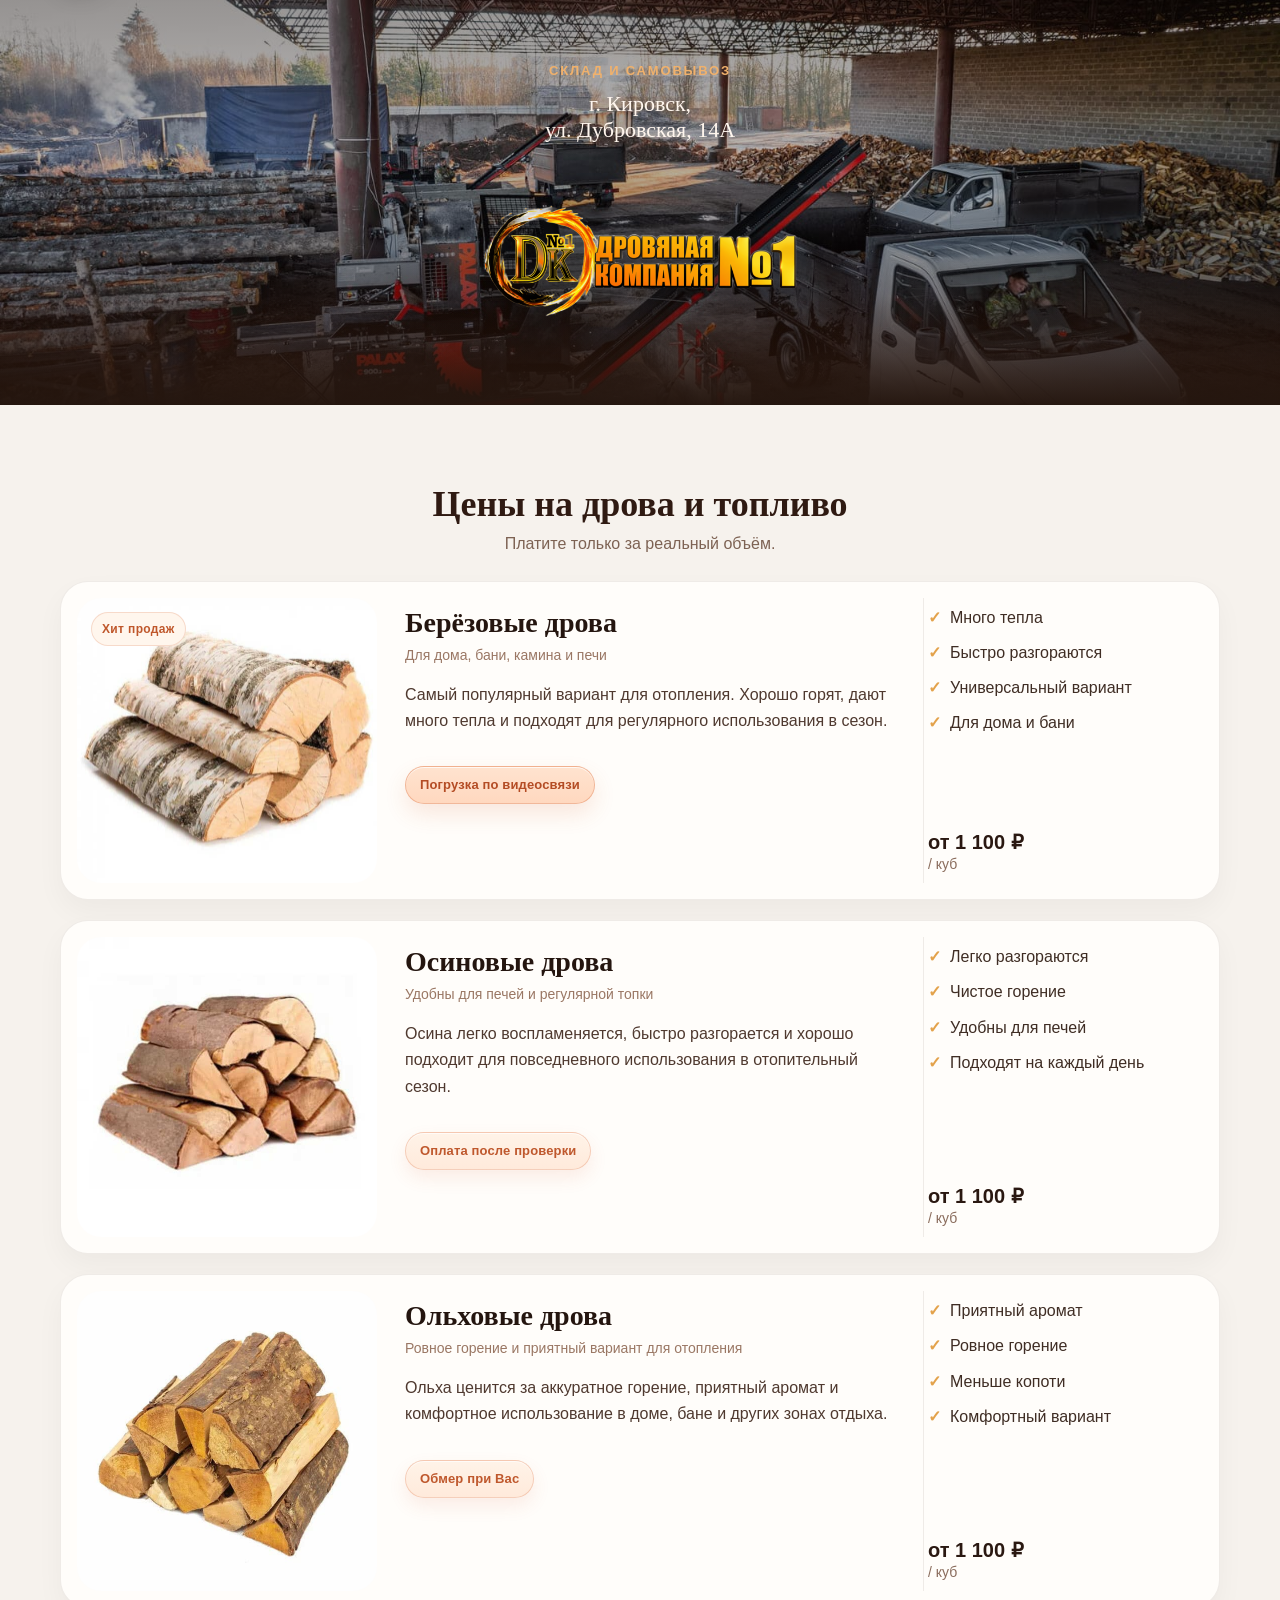
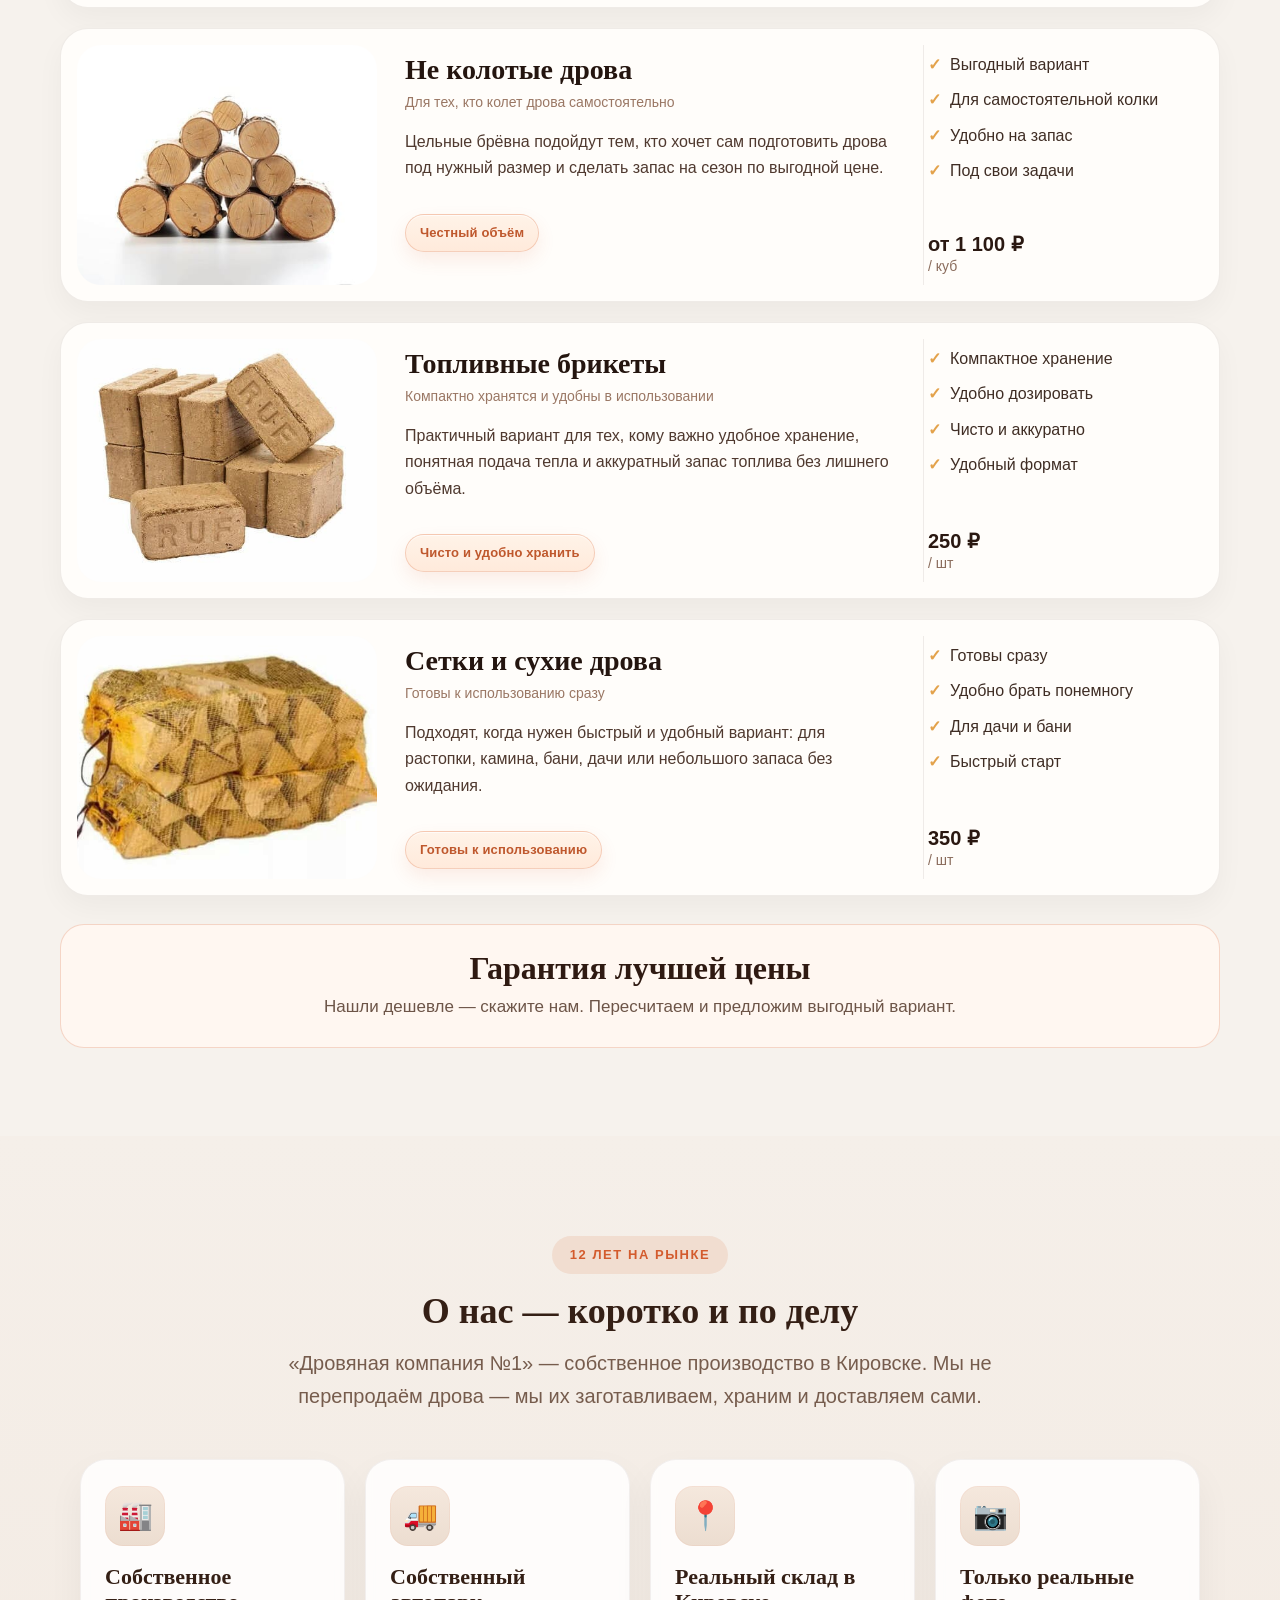
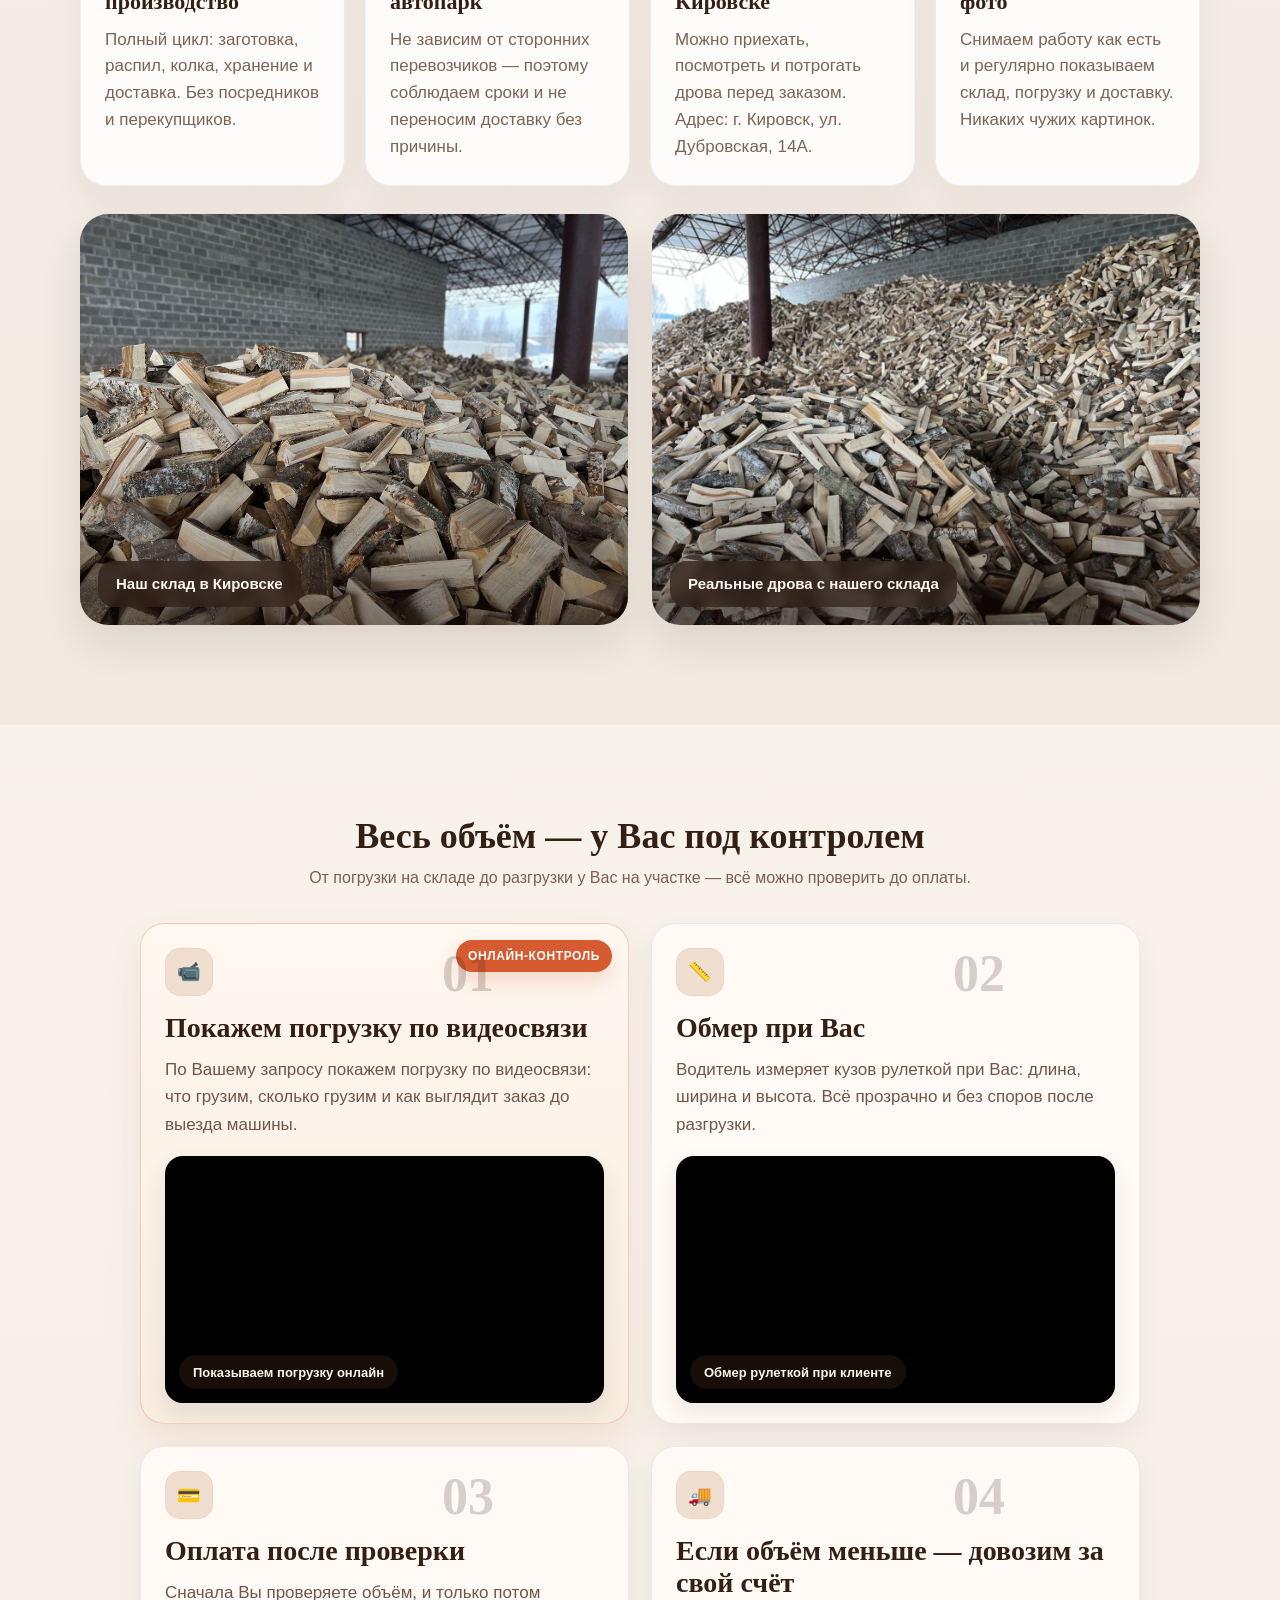
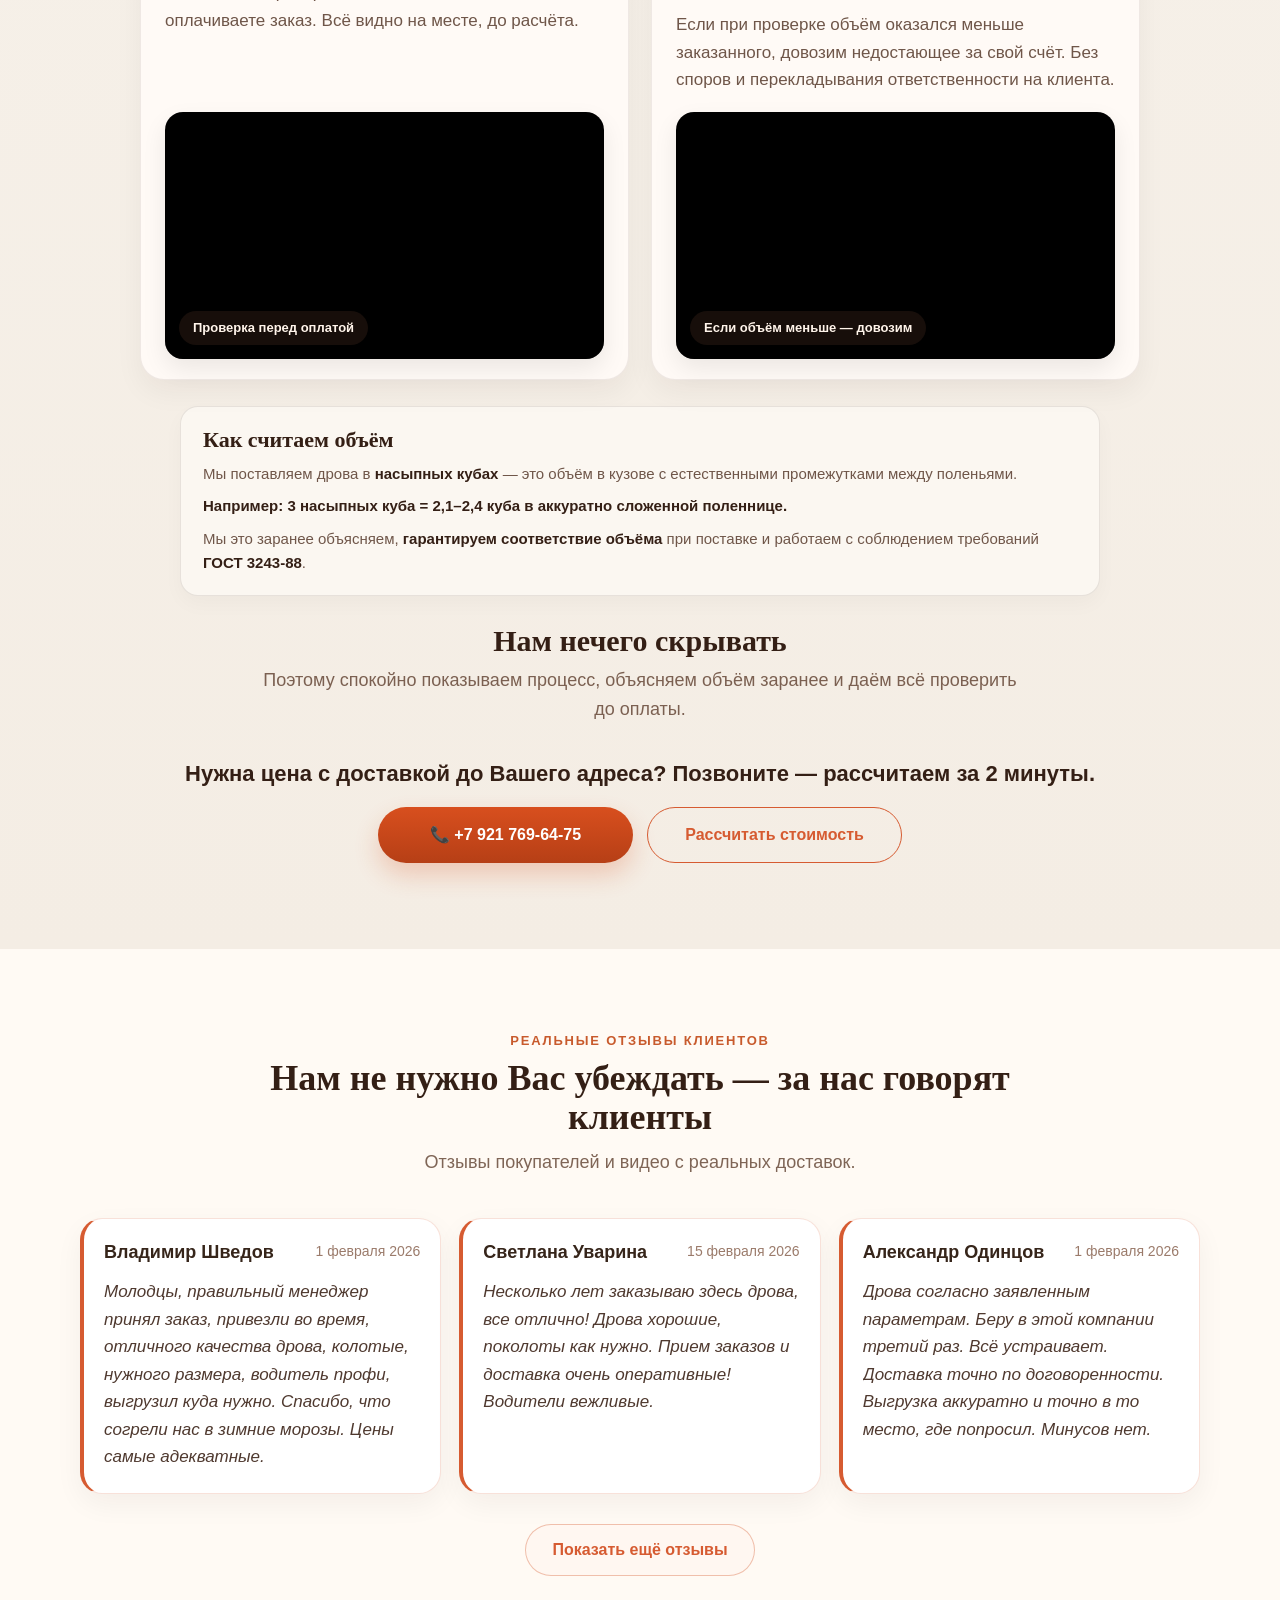
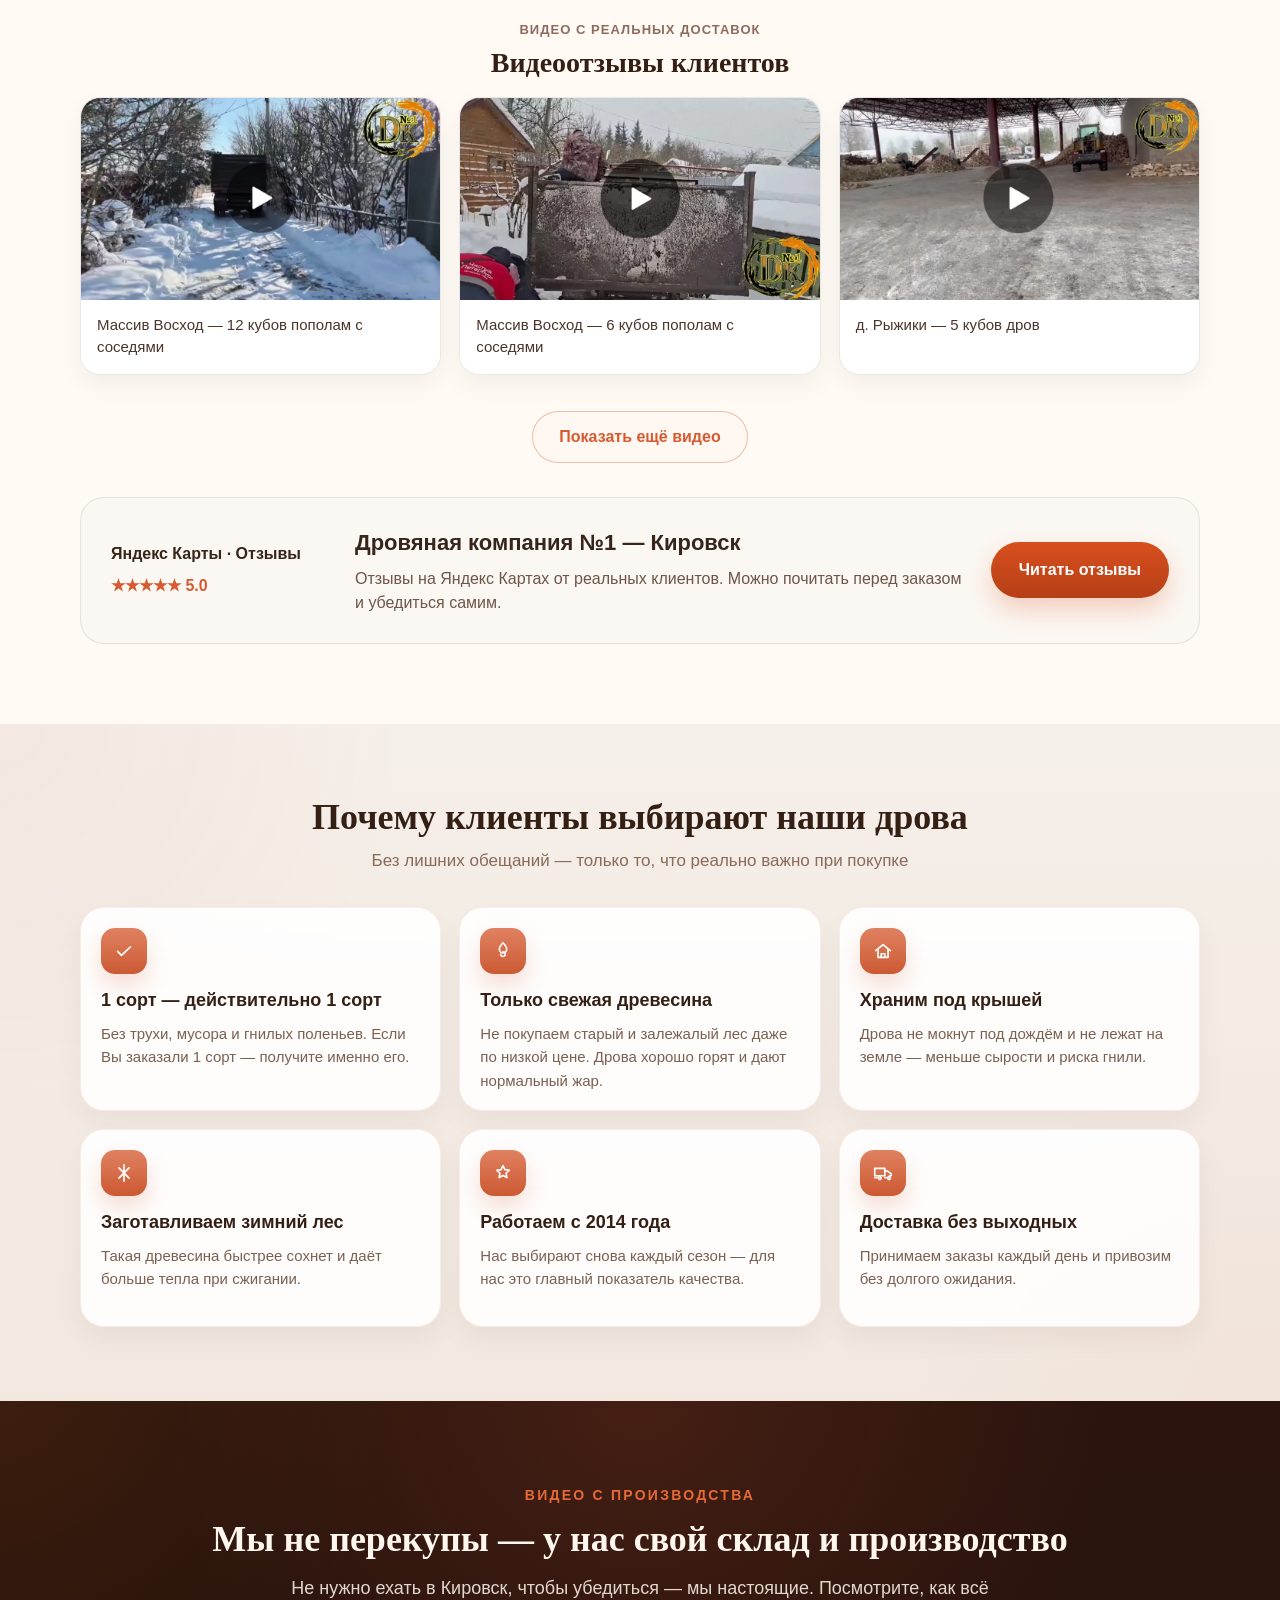
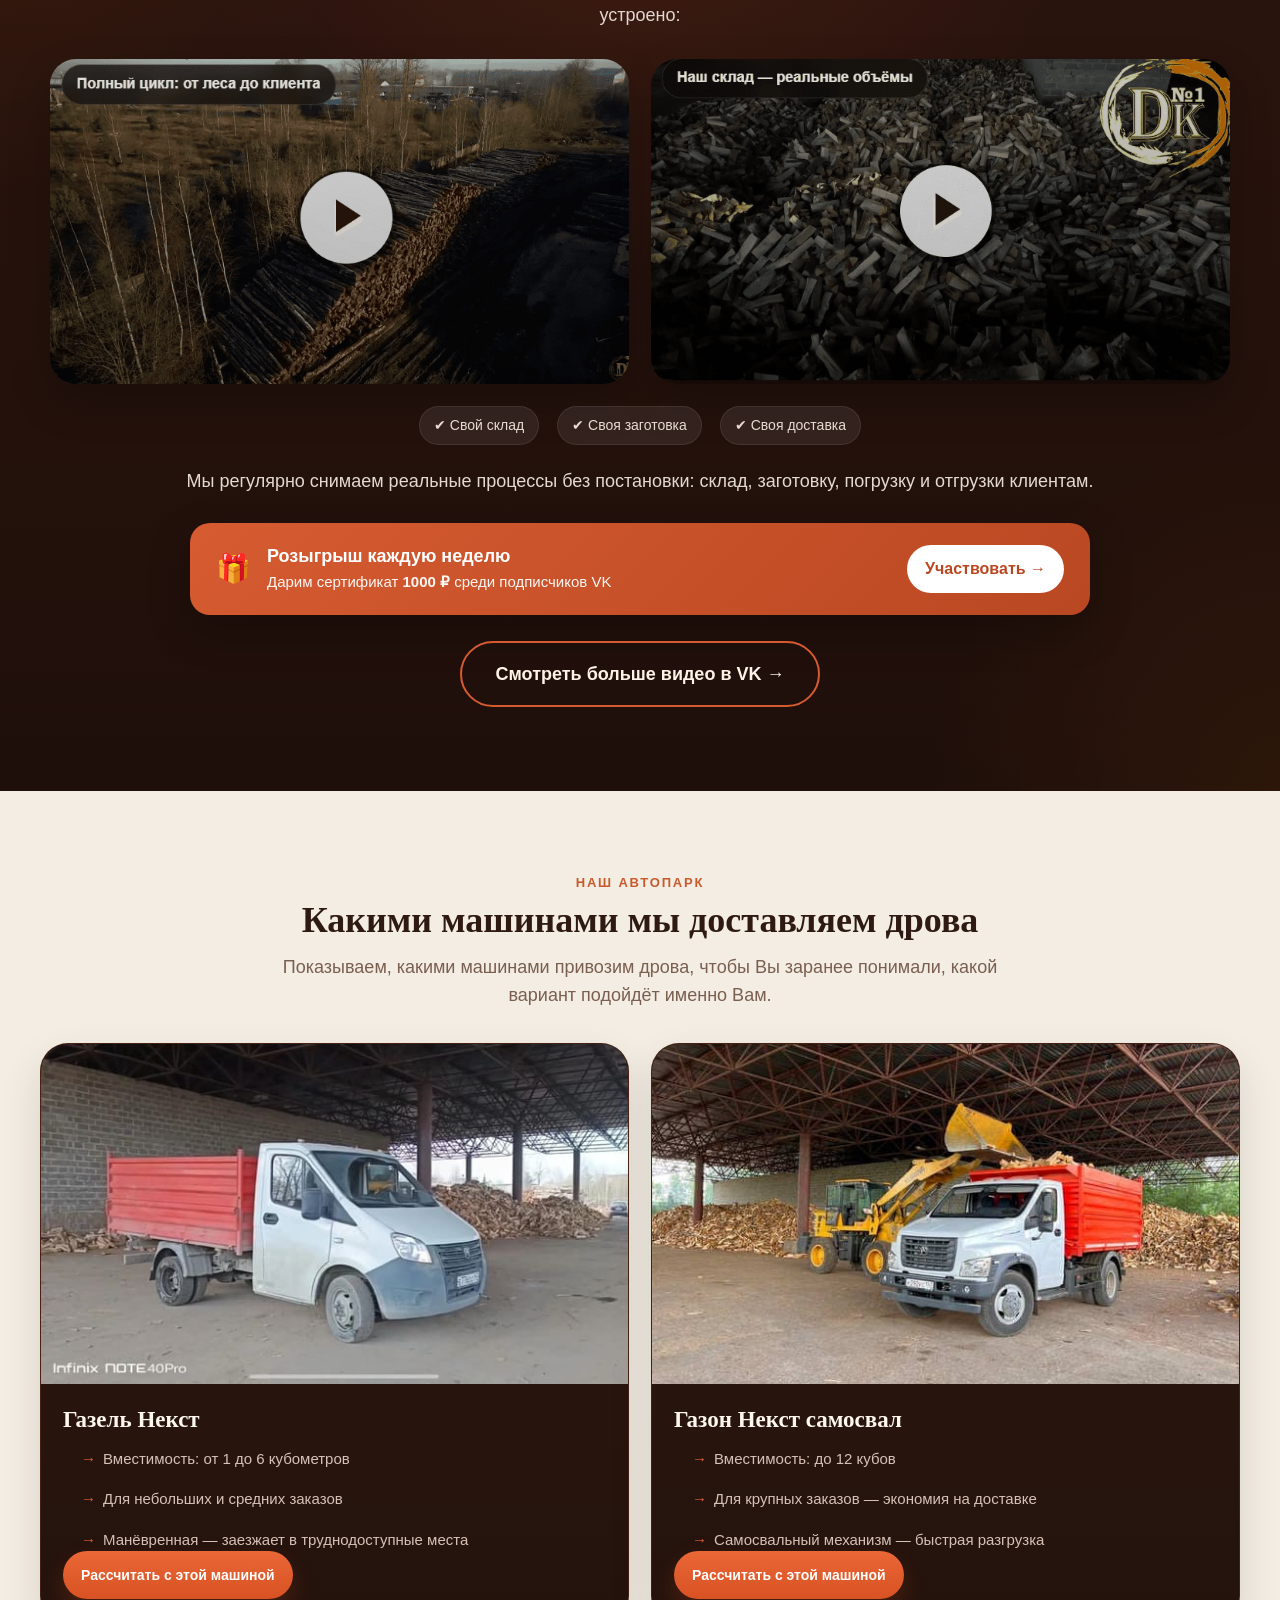
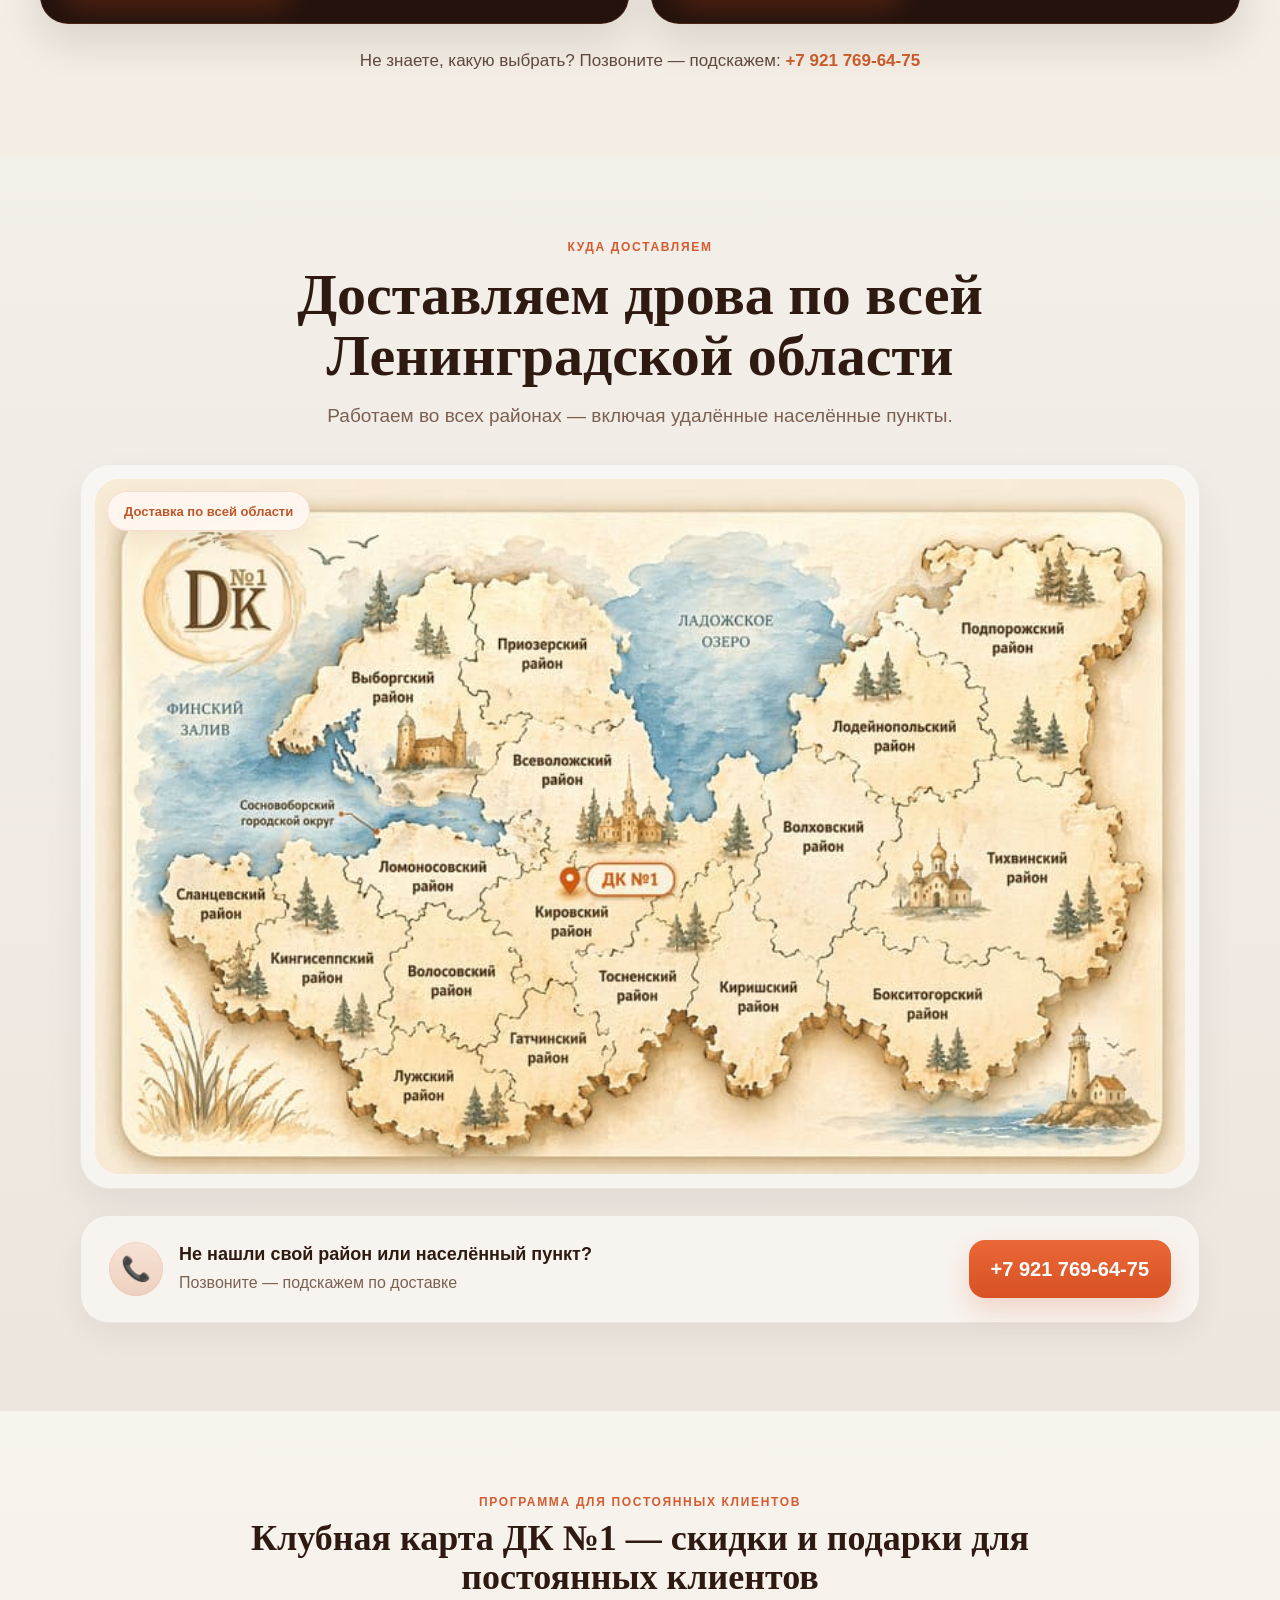
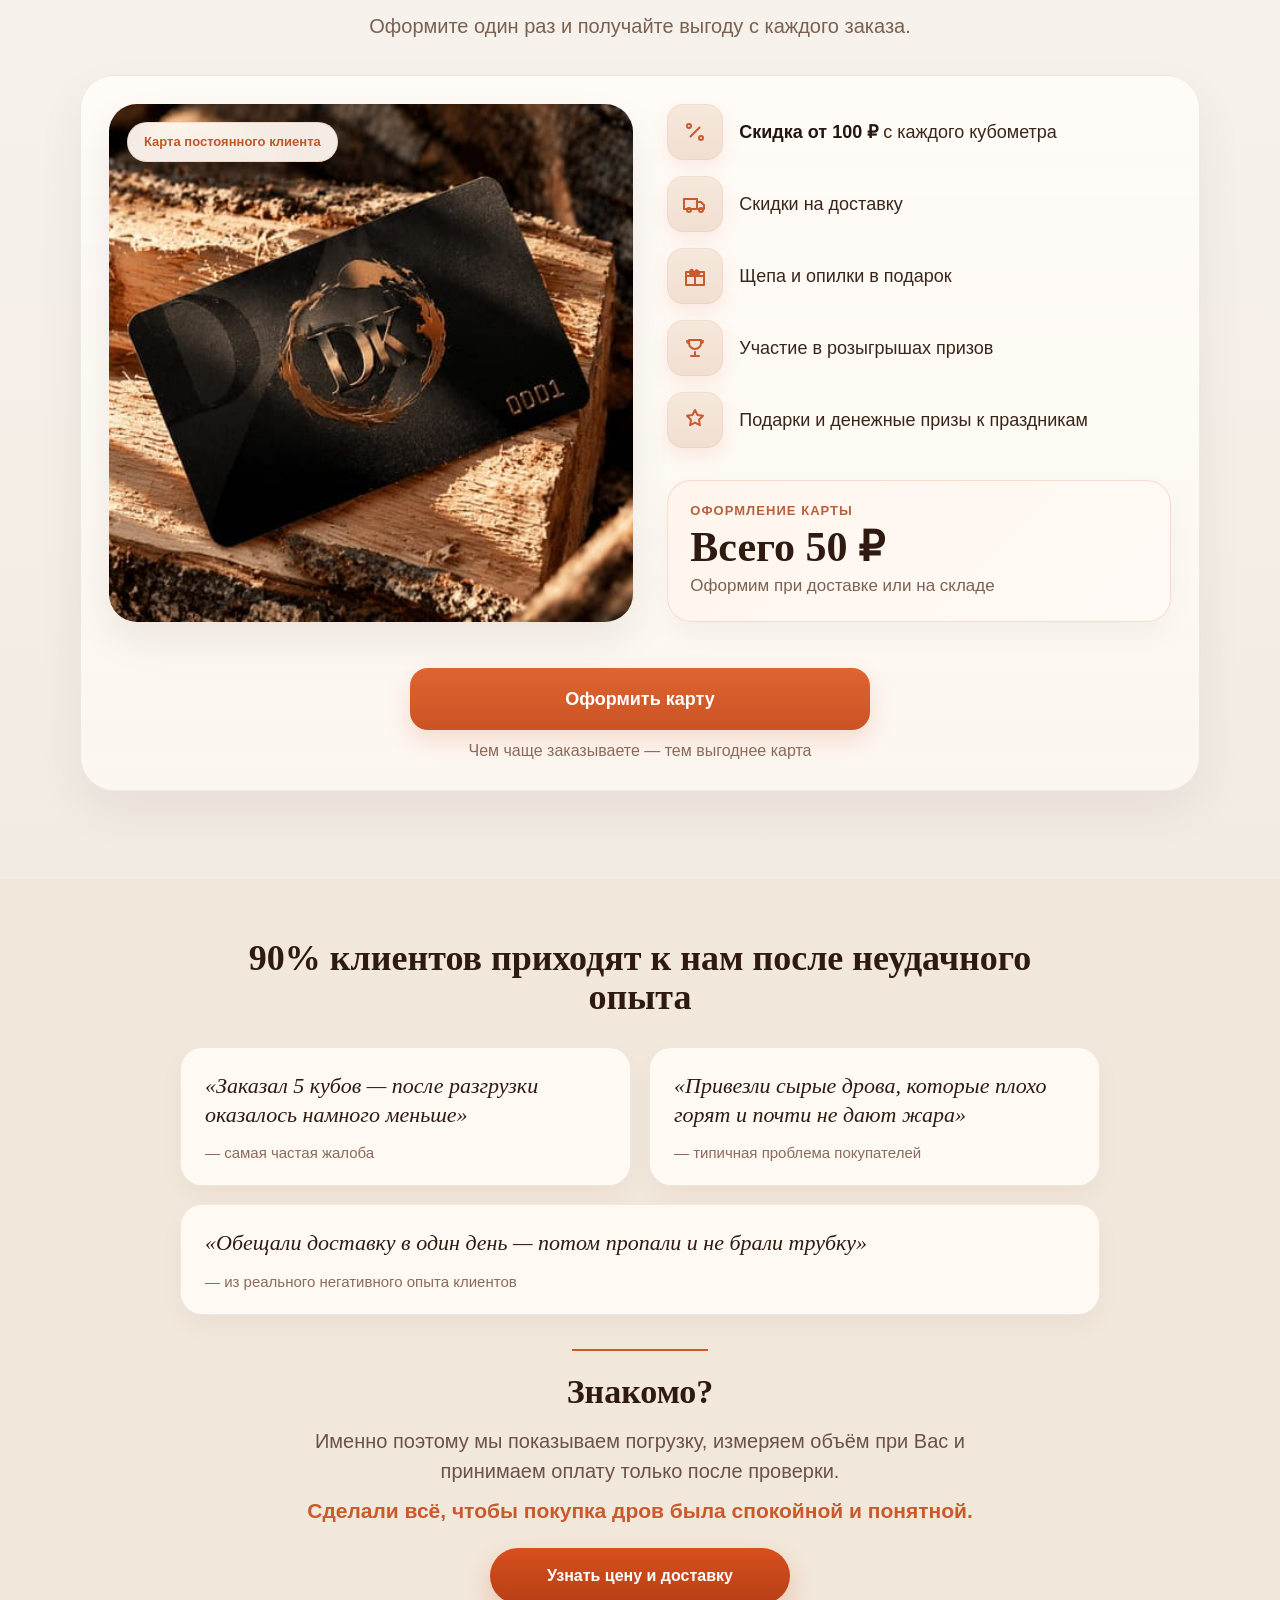
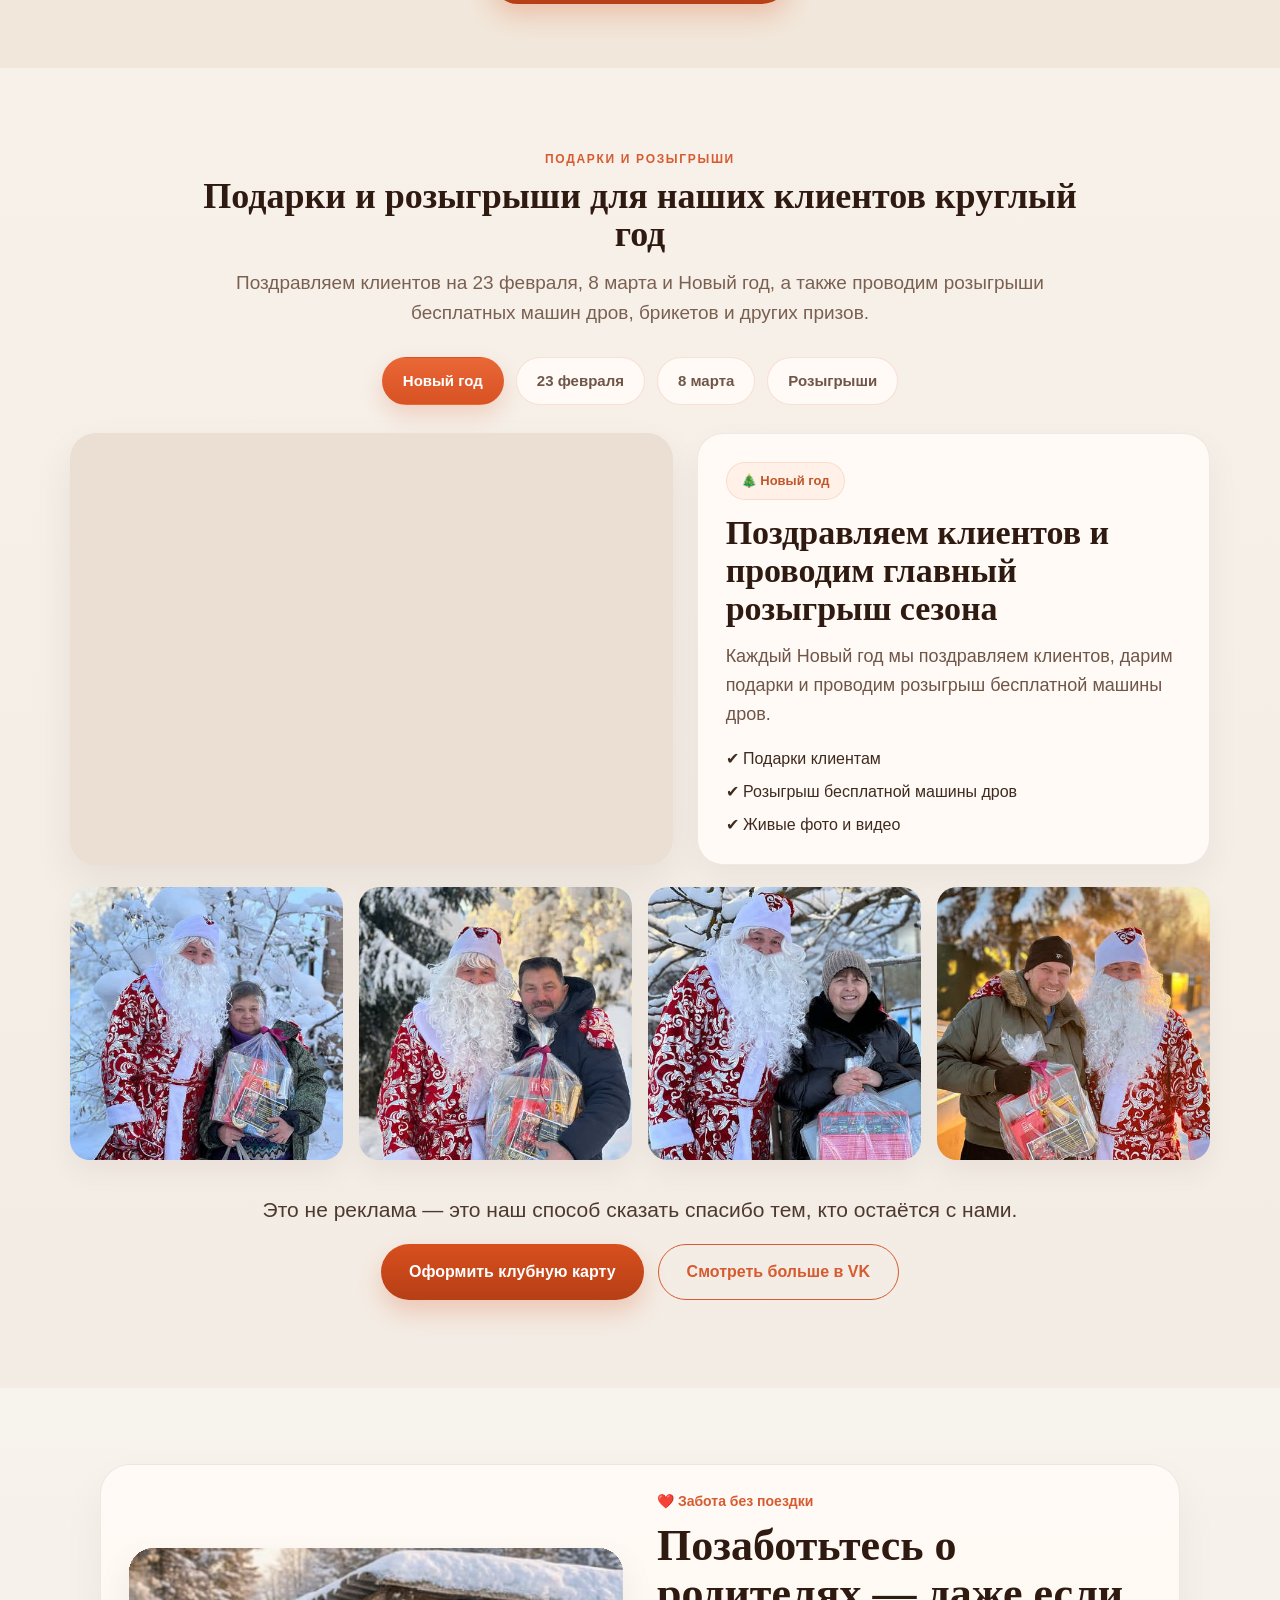
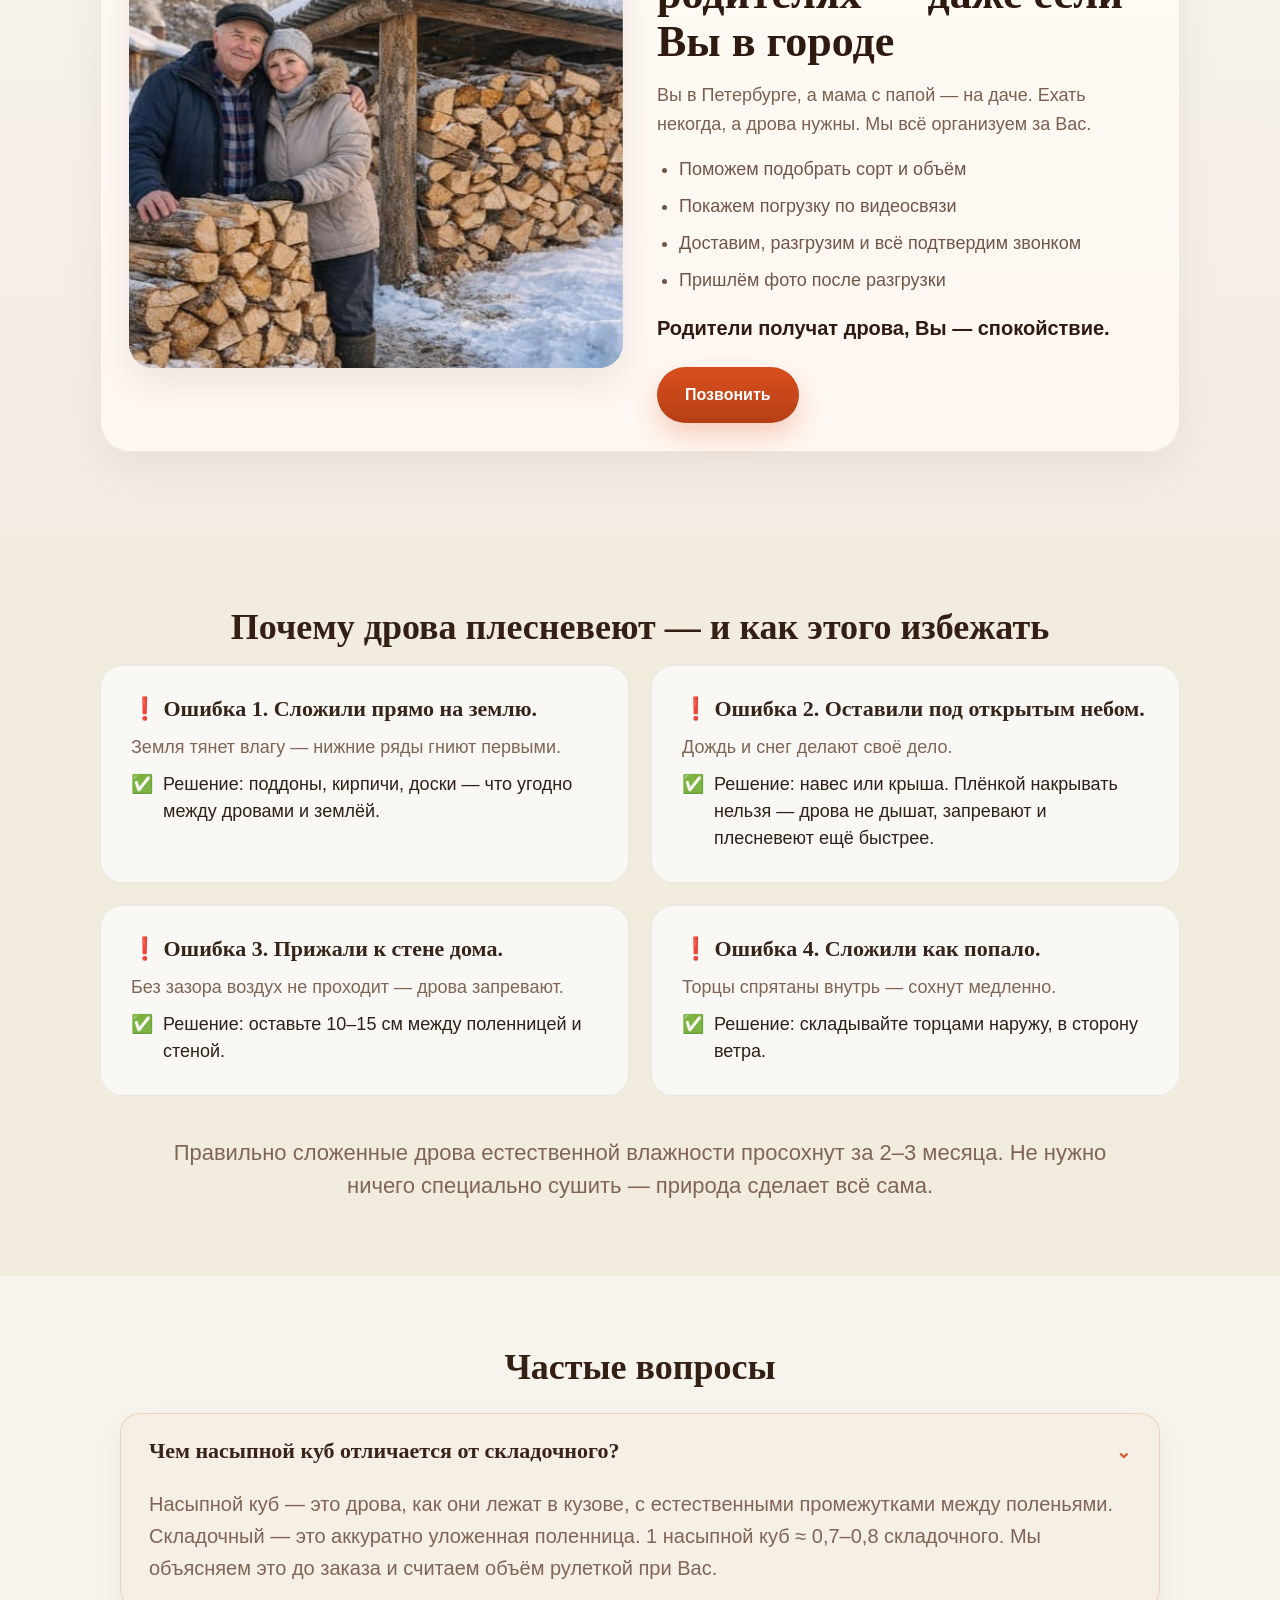
==== index.html @ bc4a6dfe "Add files via upload" ====
<!DOCTYPE html>
<html lang="ru">
<head>
  <meta charset="UTF-8">
  <meta name="viewport" content="width=device-width, initial-scale=1.0">
  <title>Дровяная компания №1 — берёзовые дрова с замером при Вас</title>
  <meta name="description" content="Берёзовые дрова по Ленинградской области. Честный обмер рулеткой при Вас, оплата после проверки, доставка ежедневно.">
    <link rel="stylesheet" href="styles.css">
</head>
<body>
 <header class="header header--autohide" id="siteHeader">
    <div class="container">
<a class="brand" href="#hero">
  <img src="img/logo.png" alt="Дровяная компания №1">
  <span class="brand-name">Дровяная компания №1</span>
</a>     
<nav class="nav">
        <a href="#prices">Цены</a><a href="#quality">Качество</a><a href="#delivery">Доставка</a><a href="#reviews">Отзывы</a><a href="#contacts">Контакты</a>
      </nav>
      <div class="header-right header-right--final">
        <a class="header-phone" href="tel:+79217696475">+7 921 769-64-75</a>
        

<div class="socials">
          <a href="https://vk.com/drova1com" target="_blank" aria-label="VK">
            <svg viewBox="0 0 24 24">
              <path d="M7 8.5c.3 3.8 2.3 6.5 5.5 7.4v-2.8c1.6.1 2.8 1.2 3.3 2.8H18c-.8-2.6-2.9-4-3.7-4.5.8-.5 2.6-1.8 3.2-4h-1.9c-.5 1.8-2.2 3.2-3.1 3.4V7.4h-1.9v6c-1.2-.3-2.8-2-2.9-4.9H7z"/>
            </svg>
          </a>
          <a href="https://t.me/drova1Kirovsk" target="_blank" aria-label="Telegram">
            <svg viewBox="0 0 24 24">
              <path d="M20.5 4.5L3.8 10.9l4.7 1.8 1.8 5.2 2.8-3.1 4.8 3.5 2.6-13.8z"/>
              <path d="M8.5 12.7l9.8-6.8"/>
            </svg>
          </a>
<a href="https://max.ru/u/f9LHodD0cOJ9u8KsXUEiG_XgaEffj668ADqMXbHdUwHP7wGugk6Spfbu1Xk"
   target="_blank"
   aria-label="Написать">

  <svg viewBox="0 0 24 24" width="22" height="22" fill="none">
    <path
      d="M21 12c0 4.97-4.48 9-10 9-1.6 0-3.1-.35-4.4-.97L3 21l1.2-3.2C3.4 16.4 3 14.8 3 13c0-4.97 4.48-9 10-9s10 4.03 10 9z"
      stroke="white"
      stroke-width="2"
      stroke-linecap="round"
      stroke-linejoin="round"
    />
  </svg>

</a>
<a href="tel:+79217696475" aria-label="Позвонить">
            <svg viewBox="0 0 24 24">
              <path d="M20.2 16.7v2.4a1.8 1.8 0 0 1-2 1.8A16.5 16.5 0 0 1 11 18a16.2 16.2 0 0 1-5-5 16.5 16.5 0 0 1-2.9-7.2A1.8 1.8 0 0 1 4.9 3.8h2.4a1.8 1.8 0 0 1 1.8 1.5l.4 2.2a1.8 1.8 0 0 1-.5 1.6L7.6 10.6a13 13 0 0 0 5.8 5.8l1.5-1.4a1.8 1.8 0 0 1 1.6-.5l2.2.4a1.8 1.8 0 0 1 1.5 1.8z"/>
            </svg>
          </a>
        </div>
      </div>
    </div>
  </header>

<section class="hero hero--landing" id="hero">
<div class="hero__bg"></div>
  <div class="hero__overlay"></div>
  <div class="hero__warmfade"></div>

  <div class="hero-topline">
    <div class="hero-address">
      <span class="hero-address__label">Склад и самовывоз</span>
      <p>г. Кировск,<br>ул. Дубровская, 14А</p>
    </div>

    <div class="hero-center-logo">
      <img src="img/logo-hero.png" alt="Дровяная компания №1">
    </div>

    <div class="hero-phonebox">
      <span class="hero-phonebox__label">Телефон</span>
      <a class="hero-phonebox__link" href="tel:+79217696475">+7 921 769-64-75</a>
    </div>
  </div>

  <div class="hero-navtiles">
    <a class="hero-navtile" href="#prices">
      <span class="hero-navtile__icon" aria-hidden="true">
        <svg viewBox="0 0 64 64">
          <path d="M18 26h20c4 0 8 3 8 7s-4 7-8 7H18"/>
          <path d="M18 18v28"/>
          <path d="M18 20h18c4 0 7 3 7 6s-3 6-7 6H18"/>
          <path d="M18 33h24"/>
        </svg>
      </span>
      <span class="hero-navtile__title">Цены на дрова</span>
      <span class="hero-navtile__sub">Берёза, осина, ольха</span>
    </a>

    <a class="hero-navtile" href="#warehouse">
      <span class="hero-navtile__icon" aria-hidden="true">
        <svg viewBox="0 0 64 64">
          <path d="M18 24h22v16H18z"/>
          <path d="M40 29l8-5v16l-8-5z"/>
          <path d="M24 20l4-4h4l4 4"/>
          <circle cx="29" cy="32" r="4"/>
        </svg>
      </span>
      <span class="hero-navtile__title">Фото и видео</span>
      <span class="hero-navtile__sub">Склад и погрузка</span>
    </a>

    <a class="hero-navtile" href="#reviews">
      <span class="hero-navtile__icon" aria-hidden="true">
        <svg viewBox="0 0 64 64">
          <path d="M20 23h24a8 8 0 0 1 8 8v6a8 8 0 0 1-8 8H31l-7 5v-5h-4a8 8 0 0 1-8-8v-6a8 8 0 0 1 8-8z"/>
          <path d="M24 32h16"/>
          <path d="M24 38h10"/>
        </svg>
      </span>
      <span class="hero-navtile__title">Отзывы</span>
      <span class="hero-navtile__sub">Реальные отзывы</span>
    </a>

    <a class="hero-navtile" href="#delivery">
      <span class="hero-navtile__icon" aria-hidden="true">
        <svg viewBox="0 0 64 64">
          <path d="M16 38h24"/>
          <path d="M40 26h8l6 7v5h-4"/>
          <path d="M22 26h18v12H22z"/>
          <circle cx="26" cy="43" r="4"/>
          <circle cx="45" cy="43" r="4"/>
          <path d="M46 26v7h8"/>
        </svg>
      </span>
      <span class="hero-navtile__title">Доставка</span>
      <span class="hero-navtile__sub">Свой автопарк</span>
    </a>

    <a class="hero-navtile" href="#quality">
      <span class="hero-navtile__icon" aria-hidden="true">
        <svg viewBox="0 0 64 64">
          <path d="M32 16l11 6v8c0 8-4.5 14.5-11 18.5-6.5-4-11-10.5-11-18.5v-8z"/>
          <path d="M27 32l4 4 7-8"/>
        </svg>
      </span>
      <span class="hero-navtile__title">Информация</span>
      <span class="hero-navtile__sub">Важные ответы</span>
    </a>

    <a class="hero-navtile" href="#contacts">
      <span class="hero-navtile__icon" aria-hidden="true">
        <svg viewBox="0 0 64 64">
          <path d="M46 42v5a4 4 0 0 1-4.3 4 30 30 0 0 1-13.7-5 30 30 0 0 1-9-9 30 30 0 0 1-5-13.7 4 4 0 0 1 4-4.3h5l3 8-3.5 3.5a22 22 0 0 0 10 10L36 37l8 3z"/>
        </svg>
      </span>
      <span class="hero-navtile__title">Контакты</span>
      <span class="hero-navtile__sub">Быстрая связь</span>
    </a>
  </div>
</section>

<section class="prices-rows prices-rows--final" id="prices">
  <div class="container">
    <div class="prices-rows__head">
      <h2>Цены на дрова и топливо</h2>
      <p>Платите только за реальный объём.</p>
    </div>

    <div class="prices-rows__list">

      <article class="product-row product-row--featured">
        <div class="product-row__media">
          <img src="img/drova-bereza.jpg" alt="Берёзовые дрова" loading="lazy">
          <span class="product-row__chip">Хит продаж</span>
        </div>
        <div class="product-row__main">
          <h3>Берёзовые дрова</h3>
          <div class="product-row__meta">Для дома, бани, камина и печи</div>
          <p>Самый популярный вариант для отопления. Хорошо горят, дают много тепла и подходят для регулярного использования в сезон.</p>
          <span class="product-row__badge product-row__badge--signal">Погрузка по видеосвязи</span>
        </div>
        <div class="product-row__side">
          <ul class="product-row__features">
            <li>Много тепла</li>
            <li>Быстро разгораются</li>
            <li>Универсальный вариант</li>
            <li>Для дома и бани</li>
          </ul>
          <div class="product-row__bottom">
            <div class="product-row__price">
              <strong>от 1 100 ₽</strong>
              <span>/ куб</span>
            </div>
          </div>
        </div>
      </article>

      <article class="product-row">
        <div class="product-row__media">
          <img src="img/drova-osina.jpg" alt="Осиновые дрова" loading="lazy">
        </div>
        <div class="product-row__main">
          <h3>Осиновые дрова</h3>
          <div class="product-row__meta">Удобны для печей и регулярной топки</div>
          <p>Осина легко воспламеняется, быстро разгорается и хорошо подходит для повседневного использования в отопительный сезон.</p>
          <span class="product-row__badge">Оплата после проверки</span>
        </div>
        <div class="product-row__side">
          <ul class="product-row__features">
            <li>Легко разгораются</li>
            <li>Чистое горение</li>
            <li>Удобны для печей</li>
            <li>Подходят на каждый день</li>
          </ul>
          <div class="product-row__bottom">
            <div class="product-row__price">
              <strong>от 1 100 ₽</strong>
              <span>/ куб</span>
            </div>
          </div>
        </div>
      </article>

      <article class="product-row">
        <div class="product-row__media">
          <img src="img/drova-olha.jpg" alt="Ольховые дрова" loading="lazy">
        </div>
        <div class="product-row__main">
          <h3>Ольховые дрова</h3>
          <div class="product-row__meta">Ровное горение и приятный вариант для отопления</div>
          <p>Ольха ценится за аккуратное горение, приятный аромат и комфортное использование в доме, бане и других зонах отдыха.</p>
          <span class="product-row__badge">Обмер при Вас</span>
        </div>
        <div class="product-row__side">
          <ul class="product-row__features">
            <li>Приятный аромат</li>
            <li>Ровное горение</li>
            <li>Меньше копоти</li>
            <li>Комфортный вариант</li>
          </ul>
          <div class="product-row__bottom">
            <div class="product-row__price">
              <strong>от 1 100 ₽</strong>
              <span>/ куб</span>
            </div>
          </div>
        </div>
      </article>

      <article class="product-row">
        <div class="product-row__media">
          <img src="img/drova-logs.jpg" alt="Не колотые дрова" loading="lazy">
        </div>
        <div class="product-row__main">
          <h3>Не колотые дрова</h3>
          <div class="product-row__meta">Для тех, кто колет дрова самостоятельно</div>
          <p>Цельные брёвна подойдут тем, кто хочет сам подготовить дрова под нужный размер и сделать запас на сезон по выгодной цене.</p>
          <span class="product-row__badge">Честный объём</span>
        </div>
        <div class="product-row__side">
          <ul class="product-row__features">
            <li>Выгодный вариант</li>
            <li>Для самостоятельной колки</li>
            <li>Удобно на запас</li>
            <li>Под свои задачи</li>
          </ul>
          <div class="product-row__bottom">
            <div class="product-row__price">
              <strong>от 1 100 ₽</strong>
              <span>/ куб</span>
            </div>
          </div>
        </div>
      </article>

      <article class="product-row">
        <div class="product-row__media">
          <img src="img/briketi.jpg" alt="Топливные брикеты" loading="lazy">
        </div>
        <div class="product-row__main">
          <h3>Топливные брикеты</h3>
          <div class="product-row__meta">Компактно хранятся и удобны в использовании</div>
          <p>Практичный вариант для тех, кому важно удобное хранение, понятная подача тепла и аккуратный запас топлива без лишнего объёма.</p>
          <span class="product-row__badge">Чисто и удобно хранить</span>
        </div>
        <div class="product-row__side">
          <ul class="product-row__features">
            <li>Компактное хранение</li>
            <li>Удобно дозировать</li>
            <li>Чисто и аккуратно</li>
            <li>Удобный формат</li>
          </ul>
          <div class="product-row__bottom">
            <div class="product-row__price">
              <strong>250 ₽</strong>
              <span>/ шт</span>
            </div>
          </div>
        </div>
      </article>

      <article class="product-row">
        <div class="product-row__media">
          <img src="img/setki.jpg" alt="Сетки и сухие дрова" loading="lazy">
        </div>
        <div class="product-row__main">
          <h3>Сетки и сухие дрова</h3>
          <div class="product-row__meta">Готовы к использованию сразу</div>
          <p>Подходят, когда нужен быстрый и удобный вариант: для растопки, камина, бани, дачи или небольшого запаса без ожидания.</p>
          <span class="product-row__badge">Готовы к использованию</span>
        </div>
        <div class="product-row__side">
          <ul class="product-row__features">
            <li>Готовы сразу</li>
            <li>Удобно брать понемногу</li>
            <li>Для дачи и бани</li>
            <li>Быстрый старт</li>
          </ul>
          <div class="product-row__bottom">
            <div class="product-row__price">
              <strong>350 ₽</strong>
              <span>/ шт</span>
            </div>
          </div>
        </div>
      </article>

    </div>

    <div class="prices-rows__guarantee">
      <strong>Гарантия лучшей цены</strong>
      <p>Нашли дешевле — скажите нам. Пересчитаем и предложим выгодный вариант.</p>
    </div>
  </div>
</section>

<section class="about reveal" id="about">
  <div class="container">
    <div class="about-head">
      <span class="about-badge">12 лет на рынке</span>
      <h2 class="section-title heading">О нас — коротко и по делу</h2>
      <p class="section-sub">«Дровяная компания №1» — собственное производство в Кировске. Мы не перепродаём дрова — мы их заготавливаем, храним и доставляем сами.</p>
    </div>

    <div class="about-grid">
      <article class="about-card">
        <div class="about-icon">🏭</div>
        <h3>Собственное производство</h3>
        <p>Полный цикл: заготовка, распил, колка, хранение и доставка. Без посредников и перекупщиков.</p>
      </article>

      <article class="about-card">
        <div class="about-icon">🚚</div>
        <h3>Собственный автопарк</h3>
        <p>Не зависим от сторонних перевозчиков — поэтому соблюдаем сроки и не переносим доставку без причины.</p>
      </article>

      <article class="about-card">
        <div class="about-icon">📍</div>
        <h3>Реальный склад в Кировске</h3>
        <p>Можно приехать, посмотреть и потрогать дрова перед заказом. Адрес: г. Кировск, ул. Дубровская, 14А.</p>
      </article>

      <article class="about-card">
        <div class="about-icon">📷</div>
        <h3>Только реальные фото</h3>
        <p>Снимаем работу как есть и регулярно показываем склад, погрузку и доставку. Никаких чужих картинок.</p>
      </article>
    </div>

    <div class="about-photos">
      <div class="about-photo">
        <img src="img/about-1.jpg" alt="Наш склад в Кировске" loading="lazy">
        <div class="about-photo-overlay"></div>
        <div class="about-photo-label">Наш склад в Кировске</div>
      </div>

      <div class="about-photo">
        <img src="img/about-2.jpg" alt="Реальные дрова с нашего склада" loading="lazy">
        <div class="about-photo-overlay"></div>
        <div class="about-photo-label">Реальные дрова с нашего склада</div>
      </div>
    </div>
  </div>
</section>

<section class="steps steps--trust reveal" id="steps">
  <div class="container">
    <div class="steps-head">
      <h2 class="section-title heading">Весь объём — у Вас под контролем</h2>
      <p class="steps-sub">От погрузки на складе до разгрузки у Вас на участке — всё можно проверить до оплаты.</p>
    </div>

    <div class="steps-grid">
      <article class="step-card step-card--featured">
        <div class="step-card__badge">Онлайн-контроль</div>
        <div class="step-top">
          <div class="step-icon">📹</div>
          <div class="step-num">01</div>
        </div>
        <h3>Покажем погрузку по видеосвязи</h3>
        <p>По Вашему запросу покажем погрузку по видеосвязи: что грузим, сколько грузим и как выглядит заказ до выезда машины.</p>
        <div class="video-embed video-embed--labeled">
          <iframe src="https://vkvideo.ru/video_ext.php?oid=-139358096&id=456239283&hd=2" allowfullscreen loading="lazy"></iframe>
          <span class="video-badge">Показываем погрузку онлайн</span>
        </div>
      </article>

      <article class="step-card">
        <div class="step-top">
          <div class="step-icon">📏</div>
          <div class="step-num">02</div>
        </div>
        <h3>Обмер при Вас</h3>
        <p>Водитель измеряет кузов рулеткой при Вас: длина, ширина и высота. Всё прозрачно и без споров после разгрузки.</p>
        <div class="video-embed video-embed--labeled">
          <iframe src="https://vkvideo.ru/video_ext.php?oid=-139358096&id=456239285&hd=2" allowfullscreen loading="lazy"></iframe>
          <span class="video-badge">Обмер рулеткой при клиенте</span>
        </div>
      </article>

      <article class="step-card">
        <div class="step-top">
          <div class="step-icon">💳</div>
          <div class="step-num">03</div>
        </div>
        <h3>Оплата после проверки</h3>
        <p>Сначала Вы проверяете объём, и только потом оплачиваете заказ. Всё видно на месте, до расчёта.</p>
        <div class="video-embed video-embed--labeled">
          <iframe src="https://vkvideo.ru/video_ext.php?oid=-139358096&id=456239300&hd=2" allowfullscreen loading="lazy"></iframe>
          <span class="video-badge">Проверка перед оплатой</span>
        </div>
      </article>

      <article class="step-card">
        <div class="step-top">
          <div class="step-icon">🚚</div>
          <div class="step-num">04</div>
        </div>
        <h3>Если объём меньше — довозим за свой счёт</h3>
        <p>Если при проверке объём оказался меньше заказанного, довозим недостающее за свой счёт. Без споров и перекладывания ответственности на клиента.</p>
        <div class="video-embed video-embed--labeled">
          <iframe src="https://vkvideo.ru/video_ext.php?oid=-139358096&id=456239299&hd=2" allowfullscreen loading="lazy"></iframe>
          <span class="video-badge">Если объём меньше — довозим</span>
        </div>
      </article>
    </div>

    <div class="steps-note steps-note--official">
      <h4>Как считаем объём</h4>
      <p>Мы поставляем дрова в <strong>насыпных кубах</strong> — это объём в кузове с естественными промежутками между поленьями.</p>
      <p class="steps-note__example"><strong>Например: 3 насыпных куба = 2,1–2,4 куба в аккуратно сложенной поленнице.</strong></p>
      <p>Мы это заранее объясняем, <strong>гарантируем соответствие объёма</strong> при поставке и работаем с соблюдением требований <strong>ГОСТ 3243-88</strong>.</p>
    </div>

    <div class="steps-trust">
      <p class="steps-trust__title">Нам нечего скрывать</p>
      <p class="steps-trust__text">Поэтому спокойно показываем процесс, объясняем объём заранее и даём всё проверить до оплаты.</p>
    </div>

    <div class="steps-actions">
      <p>Нужна цена с доставкой до Вашего адреса? Позвоните — рассчитаем за 2 минуты.</p>
      <div class="steps-buttons">
        <a class="btn" href="tel:+79217696475">📞 +7 921 769-64-75</a>
        <a class="btn btn--ghost-dark" href="https://forms.amocrm.ru/rwlvclx" target="_blank" rel="noopener">Рассчитать стоимость</a>
      </div>
    </div>
  </div>
</section>


<section class="reviews reviews--smart reveal" id="reviews">
  <div class="container">
    <div class="section-head section-head--compact">
      <p class="section-kicker">Реальные отзывы клиентов</p>
      <h2 class="section-title heading">Нам не нужно Вас убеждать — за нас говорят клиенты</h2>
      <p class="section-sub">Отзывы покупателей и видео с реальных доставок.</p>
    </div>

    <div class="reviews-grid reviews-grid--smart">
      <article class="review-card review-card--smart">
        <div class="review-meta">
          <span class="review-name">Владимир Шведов</span>
          <span class="review-date">1 февраля 2026</span>
        </div>
        <p>Молодцы, правильный менеджер принял заказ, привезли во время, отличного качества дрова, колотые, нужного размера, водитель профи, выгрузил куда нужно. Спасибо, что согрели нас в зимние морозы. Цены самые адекватные.</p>
      </article>

      <article class="review-card review-card--smart">
        <div class="review-meta">
          <span class="review-name">Светлана Уварина</span>
          <span class="review-date">15 февраля 2026</span>
        </div>
        <p>Несколько лет заказываю здесь дрова, все отлично! Дрова хорошие, поколоты как нужно. Прием заказов и доставка очень оперативные! Водители вежливые.</p>
      </article>

      <article class="review-card review-card--smart">
        <div class="review-meta">
          <span class="review-name">Александр Одинцов</span>
          <span class="review-date">1 февраля 2026</span>
        </div>
        <p>Дрова согласно заявленным параметрам. Беру в этой компании третий раз. Всё устраивает. Доставка точно по договоренности. Выгрузка аккуратно и точно в то место, где попросил. Минусов нет.</p>
      </article>

      <article class="review-card review-card--smart is-hidden" data-review-extra>
        <div class="review-meta">
          <span class="review-name">Елена Зайцева</span>
          <span class="review-date">5 февраля 2026</span>
        </div>
        <p>Недавно купили в этой компании 6 куб. дров. Дрова замечательные, чистая берёза. Купили ещё 6 кубов. Такие же отличные дрова. Спасибо за качество!</p>
      </article>

      <article class="review-card review-card--smart is-hidden" data-review-extra>
        <div class="review-meta">
          <span class="review-name">Виктория Липецкая</span>
          <span class="review-date">18 февраля 2026</span>
        </div>
        <p>Заказываю дрова в этой компании не первый раз и всегда остаюсь довольна работой этой компании. Делаю заказ на сайте и через минуту перезванивает менеджер, уточняет заказ, всегда уточняется дата и время доставки. В назначенный день за час до уговоренного времени отзванивается водитель и уточняет, можем ли мы через час принять машину. При доставке водитель очень аккуратен и вежлив. Дрова колотые, естественной влажности, чистые, колотые по указанным размерам. Трухи и мусора нет. Компания работает четко и быстро. Огромным плюсом является бонусная карта, что позволяет заказывать дрова со скидкой. Большое спасибо за работу.</p>
      </article>

      <article class="review-card review-card--smart is-hidden" data-review-extra>
        <div class="review-meta">
          <span class="review-name">Александра Э.</span>
          <span class="review-date">30 января 2026</span>
        </div>
        <p>Здравствуйте, счастливые обладатели котлов и печей 😅. Объективно честный отзыв! Муж впервые воспользовался услугами данной компании в 2022 году, и теперь уже в качестве его жены стали семейными клиентами. Изначально была печь — прекрасно топилось берёзой первого сорта. Теперь свой дом, и для твердотопливного котла всё так же используем дрова естественной влажности. Благодарим за качественный товар с минимальным содержанием влажности, что позволяет экономить на зимнем отоплении дровами. Пробовали ради эксперимента в другой компании — честно, тут лучше и более сухие. Успехов вам и процветания!</p>
      </article>
    </div>

    <div class="reviews-actions">
      <button class="reviews-more-btn" id="reviewsToggleBtn" type="button" aria-expanded="false">Показать ещё отзывы</button>
    </div>

    <div class="reviews-video-head">
      <p class="reviews-video-head__eyebrow">Видео с реальных доставок</p>
      <h3>Видеоотзывы клиентов</h3>
    </div>

<div class="video-grid video-grid--smart">

  <div class="video-card video-card--smart video-card--lazy"
       data-video-src="https://vkvideo.ru/video_ext.php?oid=-139358096&id=456239247&hd=2">
    <button class="video-card__trigger" type="button" aria-label="Включить видео: Массив Восход — 12 кубов пополам с соседями">
      <img src="img/video-review-1.jpg" alt="Массив Восход — 12 кубов пополам с соседями" loading="lazy" width="640" height="360">
    </button>
    <div class="cap">Массив Восход — 12 кубов пополам с соседями</div>
  </div>

  <div class="video-card video-card--smart video-card--lazy"
       data-video-src="https://vkvideo.ru/video_ext.php?oid=-139358096&id=456239253&hd=2">
    <button class="video-card__trigger" type="button" aria-label="Включить видео: Массив Восход — 6 кубов пополам с соседями">
      <img src="img/video-review-2.jpg" alt="Массив Восход — 6 кубов пополам с соседями" loading="lazy" width="640" height="360">
    </button>
    <div class="cap">Массив Восход — 6 кубов пополам с соседями</div>
  </div>

  <div class="video-card video-card--smart video-card--lazy"
       data-video-src="https://vkvideo.ru/video_ext.php?oid=-139358096&id=456239249&hd=2">
    <button class="video-card__trigger" type="button" aria-label="Включить видео: д. Рыжики — 5 кубов дров">
      <img src="img/video-review-3.jpg" alt="д. Рыжики — 5 кубов дров" loading="lazy" width="640" height="360">
    </button>
    <div class="cap">д. Рыжики — 5 кубов дров</div>
  </div>

  <div class="video-card video-card--smart video-card--lazy is-hidden"
       data-video-extra
       data-video-src="https://vkvideo.ru/video_ext.php?oid=-139358096&id=456239234&hd=2&start=138">
    <button class="video-card__trigger" type="button" aria-label="Включить видео: СНТ Шлиссельбуржец — 5 кубов">
      <img src="img/video-review-4.jpg" alt="СНТ Шлиссельбуржец — 5 кубов" loading="lazy" width="640" height="360">
    </button>
    <div class="cap">СНТ Шлиссельбуржец — 5 кубов</div>
  </div>

  <div class="video-card video-card--smart video-card--lazy is-hidden"
       data-video-extra
       data-video-src="https://vkvideo.ru/video_ext.php?oid=-139358096&id=456239237&hd=2">
    <button class="video-card__trigger" type="button" aria-label="Включить видео: Разгрузка на дороге — сугробы, во двор не заехать">
      <img src="img/video-review-5.jpg" alt="Разгрузка на дороге — сугробы, во двор не заехать" loading="lazy" width="640" height="360">
    </button>
    <div class="cap">Разгрузка на дороге — сугробы, во двор не заехать</div>
  </div>

  <div class="video-card video-card--smart video-card--lazy is-hidden"
       data-video-extra
       data-video-src="https://vk.com/video_ext.php?oid=-139358096&id=456239293&hd=2">
    <button class="video-card__trigger" type="button" aria-label="Включить видео: ЖД станция Сологубовка — две машины по 6 кубов">
      <img src="img/video-review-6.jpg" alt="ЖД станция Сологубовка — две машины по 6 кубов" loading="lazy" width="640" height="360">
    </button>
    <div class="cap">ЖД станция Сологубовка — две машины по 6 кубов</div>
  </div>

  <div class="video-card video-card--smart video-card--lazy is-hidden"
       data-video-extra
       data-video-src="https://vkvideo.ru/video_ext.php?oid=-139358096&id=456239228&hd=2">
    <button class="video-card__trigger" type="button" aria-label="Включить видео: Массив Восход — 6 кубов, длина 25 см">
      <img src="img/video-review-7.jpg" alt="Массив Восход — 6 кубов, длина 25 см" loading="lazy" width="640" height="360">
    </button>
    <div class="cap">Массив Восход — 6 кубов, длина 25 см</div>
  </div>

  <div class="video-card video-card--smart video-card--lazy is-hidden"
       data-video-extra
       data-video-src="https://vkvideo.ru/video_ext.php?oid=-139358096&id=456239246&hd=2&start=155">
    <button class="video-card__trigger" type="button" aria-label="Включить видео: Массив Сады — 6 кубов, длина 40 см">
      <img src="img/video-review-8.jpg" alt="Массив Сады — 6 кубов, длина 40 см" loading="lazy" width="640" height="360">
    </button>
    <div class="cap">Массив Сады — 6 кубов, длина 40 см</div>
  </div>

  <div class="video-card video-card--smart video-card--lazy is-hidden"
       data-video-extra
       data-video-src="https://vk.com/video_ext.php?oid=-139358096&id=456239279&hd=2">
    <button class="video-card__trigger" type="button" aria-label="Включить видео: д. Лезье — дрова 3 сорта">
      <img src="img/video-review-9.jpg" alt="д. Лезье — дрова 3 сорта" loading="lazy" width="640" height="360">
    </button>
    <div class="cap">д. Лезье — дрова 3 сорта</div>
  </div>

</div>
    <div class="reviews-actions reviews-actions--videos">
      <button class="reviews-more-btn" id="videosToggleBtn" type="button" aria-expanded="false">Показать ещё видео</button>
    </div>

    <div class="yandex-box yandex-box--smart">
      <div>
        <div class="yandex-brand">Яндекс Карты · Отзывы</div>
        <div class="yandex-rating">★★★★★ 5.0</div>
      </div>
      <div>
        <strong>Дровяная компания №1 — Кировск</strong>
        <p>Отзывы на Яндекс Картах от реальных клиентов. Можно почитать перед заказом и убедиться самим.</p>
      </div>
      <div>
        <a class="btn" href="https://yandex.ru/maps/org/drovyanaya_kompaniya_1_kirovsk/" target="_blank" rel="noopener">Читать отзывы</a>
      </div>
    </div>
  </div>
</section>


<section class="quality reveal" id="quality">
  <div class="container">
    <h2 class="section-title heading">Почему клиенты выбирают наши дрова</h2>
    <p class="section-sub">Без лишних обещаний — только то, что реально важно при покупке</p>

    <div class="quality-grid">

      <article class="quality-card">
        <div class="quality-icon" aria-hidden="true">
          <svg viewBox="0 0 24 24">
            <path d="M5 12.5l4.2 4.2L19 7.5"/>
          </svg>
        </div>
        <h3>1 сорт — действительно 1 сорт</h3>
        <p>Без трухи, мусора и гнилых поленьев. Если Вы заказали 1 сорт — получите именно его.</p>
      </article>

      <article class="quality-card">
        <div class="quality-icon" aria-hidden="true">
          <svg viewBox="0 0 24 24">
            <path d="M12 3c2.6 2.7 4 4.8 4 7a4 4 0 1 1-8 0c0-2.2 1.4-4.3 4-7z"/>
            <path d="M12 13c1.4 0 2.5 1 2.5 2.4A2.5 2.5 0 0 1 12 18a2.5 2.5 0 0 1-2.5-2.6"/>
          </svg>
        </div>
        <h3>Только свежая древесина</h3>
        <p>Не покупаем старый и залежалый лес даже по низкой цене. Дрова хорошо горят и дают нормальный жар.</p>
      </article>

      <article class="quality-card">
        <div class="quality-icon" aria-hidden="true">
          <svg viewBox="0 0 24 24">
            <path d="M4 11.5L12 5l8 6.5"/>
            <path d="M6.5 10.5V19h11v-8.5"/>
            <path d="M10 19v-4h4v4"/>
          </svg>
        </div>
        <h3>Храним под крышей</h3>
        <p>Дрова не мокнут под дождём и не лежат на земле — меньше сырости и риска гнили.</p>
      </article>

      <article class="quality-card">
        <div class="quality-icon" aria-hidden="true">
          <svg viewBox="0 0 24 24">
            <path d="M12 3v18"/>
            <path d="M6.5 6.5l11 11"/>
            <path d="M17.5 6.5l-11 11"/>
          </svg>
        </div>
        <h3>Заготавливаем зимний лес</h3>
        <p>Такая древесина быстрее сохнет и даёт больше тепла при сжигании.</p>
      </article>

      <article class="quality-card">
        <div class="quality-icon" aria-hidden="true">
          <svg viewBox="0 0 24 24">
            <path d="M12 4l2.1 4.3 4.7.7-3.4 3.3.8 4.7L12 14.8 7.8 17l.8-4.7L5.2 9l4.7-.7z"/>
          </svg>
        </div>
        <h3>Работаем с 2014 года</h3>
        <p>Нас выбирают снова каждый сезон — для нас это главный показатель качества.</p>
      </article>

      <article class="quality-card">
        <div class="quality-icon" aria-hidden="true">
          <svg viewBox="0 0 24 24">
            <path d="M3 7h11v8H3z"/>
            <path d="M14 10h3l4 3v2h-2"/>
            <path d="M7 17.5a1.5 1.5 0 1 1 0 .01z"/>
            <path d="M17 17.5a1.5 1.5 0 1 1 0 .01z"/>
            <path d="M14 17h1.5"/>
            <path d="M3 17h2.5"/>
          </svg>
        </div>
        <h3>Доставка без выходных</h3>
        <p>Принимаем заказы каждый день и привозим без долгого ожидания.</p>
      </article>

    </div>
  </div>
</section>

<section class="warehouse reveal" id="warehouse">
  <div class="container center">
    <p class="warehouse-eyebrow">ВИДЕО С ПРОИЗВОДСТВА</p>

    <h2 class="section-title heading">
      Мы не перекупы — у нас свой склад и производство
    </h2>

    <p class="section-sub warehouse-sub">
      Не нужно ехать в Кировск, чтобы убедиться — мы настоящие.
      Посмотрите, как всё устроено:
    </p>

<div class="warehouse-videos">
  <div
    class="warehouse-video-card warehouse-video-card--lazy"
    data-video-src="https://vkvideo.ru/video_ext.php?oid=-139358096&id=456239160&hd=2"
  >
    <button class="warehouse-video-trigger" type="button" aria-label="Включить видео: Полный цикл от леса до клиента">
      <img
        src="img/video-warehouse-1.jpg"
        alt="Полный цикл: от леса до клиента"
        loading="lazy"
        width="750"
        height="430"
      >
    </button>
  </div>

  <div
    class="warehouse-video-card warehouse-video-card--lazy"
    data-video-src="https://vkvideo.ru/video_ext.php?oid=-139358096&id=456239289&hd=2"
  >
    <button class="warehouse-video-trigger" type="button" aria-label="Включить видео: Наш склад — реальные объёмы">
      <img
        src="img/video-warehouse-2.jpg"
        alt="Наш склад — реальные объёмы"
        loading="lazy"
        width="750"
        height="430"
      >
    </button>
  </div>
</div>

    <div class="warehouse-features">
      <span>✔ Свой склад</span>
      <span>✔ Своя заготовка</span>
      <span>✔ Своя доставка</span>
    </div>

    <p class="warehouse-note">
      Мы регулярно снимаем реальные процессы без постановки:
      склад, заготовку, погрузку и отгрузки клиентам.
    </p>

    <div class="warehouse-promo warehouse-promo--cta">
      <div class="warehouse-promo__left">
        <div class="warehouse-promo__icon" aria-hidden="true">🎁</div>
        <div>
          <div class="warehouse-promo__title">Розыгрыш каждую неделю</div>
          <div class="warehouse-promo__text">
            Дарим сертификат <strong>1000 ₽</strong> среди подписчиков VK
          </div>
        </div>
      </div>

      <a class="warehouse-promo__btn" href="https://vk.com/drova1com" target="_blank" rel="noopener noreferrer">
        Участвовать →
      </a>
    </div>

    <div class="warehouse-actions">
      <a class="warehouse-btn" href="https://vk.com/drova1com" target="_blank" rel="noopener noreferrer">
        Смотреть больше видео в VK →
      </a>
    </div>
  </div>
</section>

<section class="transport-section transport-section--final reveal" id="transport">
  <div class="container">
    <div class="section-head section-head--compact">
      <p class="section-kicker">НАШ АВТОПАРК</p>
      <h2 class="section-title heading">Какими машинами мы доставляем дрова</h2>
      <p class="section-sub">
        Показываем, какими машинами привозим дрова, чтобы Вы заранее понимали,
        какой вариант подойдёт именно Вам.
      </p>
    </div>

    <div class="transport-grid transport-grid--final">
      <article class="transport-card transport-card--final">
        <div class="transport-card__image">
          <img src="img/gazel.jpg" alt="Газель Некст" loading="lazy">
        </div>

        <div class="transport-card__body transport-card__body--final">
          <h3>Газель Некст</h3>

          <ul class="transport-list">
            <li>Вместимость: от 1 до 6 кубометров</li>
            <li>Для небольших и средних заказов</li>
            <li>Манёвренная — заезжает в труднодоступные места</li>
          </ul>

          <a class="transport-btn" href="https://forms.amocrm.ru/rwlvclx" target="_blank" rel="noopener">
            Рассчитать с этой машиной
          </a>
        </div>
      </article>

      <article class="transport-card transport-card--final">
        <div class="transport-card__image">
          <img src="img/gazon.jpg" alt="Газон Некст самосвал" loading="lazy">
        </div>

        <div class="transport-card__body transport-card__body--final">
          <h3>Газон Некст самосвал</h3>

          <ul class="transport-list">
            <li>Вместимость: до 12 кубов</li>
            <li>Для крупных заказов — экономия на доставке</li>
            <li>Самосвальный механизм — быстрая разгрузка</li>
          </ul>

          <a class="transport-btn" href="https://forms.amocrm.ru/rwlvclx" target="_blank" rel="noopener">
            Рассчитать с этой машиной
          </a>
        </div>
      </article>
    </div>

    <div class="transport-help">
      Не знаете, какую выбрать? Позвоните — подскажем:
      <a href="tel:+79217696475">+7 921 769-64-75</a>
    </div>
  </div>
</section>

<section class="map-section reveal" id="delivery">
  <div class="container">

    <div class="map-head">
      <div class="map-label">Куда доставляем</div>
      <h2>Доставляем дрова по всей Ленинградской области</h2>
      <p>
        Работаем во всех районах — включая удалённые населённые пункты.
      </p>
    </div>

    <div class="map-image">
      <div class="map-image__badge">Доставка по всей области</div>
      <img src="img/map-leningrad.jpg" alt="Карта Ленинградской области с районами" loading="lazy">
    </div>

    <a href="tel:+79217696475" class="map-cta">
      <div class="map-cta__left">
        <div class="map-cta__icon">📞</div>
        <div>
          <div class="map-cta__title">Не нашли свой район или населённый пункт?</div>
          <div class="map-cta__text">Позвоните — подскажем по доставке</div>
        </div>
      </div>

      <div class="map-cta__phone">
        +7 921 769-64-75
      </div>
    </a>

  </div>
</section>

<section class="club club--premium reveal" id="club">
  <div class="container">
    <div class="club-head">
      <div class="club-kicker">Программа для постоянных клиентов</div>
      <h2 class="section-title heading">Клубная карта ДК №1 — скидки и подарки для постоянных клиентов</h2>
      <p class="section-sub">Оформите один раз и получайте выгоду с каждого заказа.</p>
    </div>

    <div class="club-card">
      <div class="club-card__media">
        <div class="club-card__image-wrap">
          <div class="club-card__badge">Карта постоянного клиента</div>
          <img src="img/card.jpg" alt="Клубная карта ДК №1" loading="lazy">
        </div>
      </div>

      <div class="club-card__content">
        <div class="club-card__benefits">
          <div class="club-benefit">
            <div class="club-benefit__icon" aria-hidden="true">
              <svg viewBox="0 0 24 24" fill="none">
                <circle cx="6" cy="6" r="2" stroke="currentColor" stroke-width="2"/>
                <circle cx="18" cy="18" r="2" stroke="currentColor" stroke-width="2"/>
                <line x1="7.5" y1="16.5" x2="16.5" y2="7.5" stroke="currentColor" stroke-width="2"/>
              </svg>
            </div>
            <div class="club-benefit__text"><strong>Скидка от 100 ₽</strong> с каждого кубометра</div>
          </div>

          <div class="club-benefit">
            <div class="club-benefit__icon" aria-hidden="true">
              <svg viewBox="0 0 24 24" fill="none">
                <rect x="1" y="7" width="13" height="10" stroke="currentColor" stroke-width="2"/>
                <path d="M14 10h4l3 3v4h-7z" stroke="currentColor" stroke-width="2"/>
                <circle cx="6" cy="18" r="2" stroke="currentColor" stroke-width="2"/>
                <circle cx="18" cy="18" r="2" stroke="currentColor" stroke-width="2"/>
              </svg>
            </div>
            <div class="club-benefit__text">Скидки на доставку</div>
          </div>

          <div class="club-benefit">
            <div class="club-benefit__icon" aria-hidden="true">
              <svg viewBox="0 0 24 24" fill="none">
                <rect x="3" y="8" width="18" height="13" stroke="currentColor" stroke-width="2"/>
                <path d="M12 8v13M3 12h18" stroke="currentColor" stroke-width="2"/>
                <path d="M7 8c0-2 2-3 3-1s2 1 2 1 1-3 3-1 1 3 1 3H7z" stroke="currentColor" stroke-width="2"/>
              </svg>
            </div>
            <div class="club-benefit__text">Щепа и опилки в подарок</div>
          </div>

          <div class="club-benefit">
            <div class="club-benefit__icon" aria-hidden="true">
              <svg viewBox="0 0 24 24" fill="none">
                <path d="M6 4h12v3a6 6 0 0 1-12 0V4z" stroke="currentColor" stroke-width="2"/>
                <path d="M8 20h8M12 16v4" stroke="currentColor" stroke-width="2"/>
                <path d="M18 5h2a2 2 0 0 1-2 2M6 5H4a2 2 0 0 0 2 2" stroke="currentColor" stroke-width="2"/>
              </svg>
            </div>
            <div class="club-benefit__text">Участие в розыгрышах призов</div>
          </div>

          <div class="club-benefit">
            <div class="club-benefit__icon" aria-hidden="true">
              <svg viewBox="0 0 24 24" fill="none">
                <path d="M12 2l2.5 5 5.5.8-4 3.9.9 5.5-4.9-2.6-4.9 2.6.9-5.5-4-3.9 5.5-.8L12 2z" stroke="currentColor" stroke-width="2"/>
              </svg>
            </div>
            <div class="club-benefit__text">Подарки и денежные призы к праздникам</div>
          </div>
        </div>

        <div class="club-offer">
          <div class="club-offer__label">Оформление карты</div>
          <div class="club-offer__price">Всего 50 ₽</div>
          <div class="club-offer__text">Оформим при доставке или на складе</div>
        </div>
      </div>

      <div class="club-actions">
        <a class="club-actions__btn" 
   href="https://forms.amocrm.ru/mczrdr" 
   target="_blank" 
   rel="noopener">
   Оформить карту
</a>
        <span class="club-actions__note">Чем чаще заказываете — тем выгоднее карта</span>
      </div>
    </div>
  </div>
</section>

<section class="problems reveal">
  <div class="container">
    <h2 class="section-title heading">90% клиентов приходят к нам после неудачного опыта</h2>

    <div class="problems-grid problems-grid--compact">
      <div class="problem-card">
        <p class="problem-card__quote">«Заказал 5 кубов — после разгрузки оказалось намного меньше»</p>
        <span class="problem-card__source">— самая частая жалоба</span>
      </div>

      <div class="problem-card">
        <p class="problem-card__quote">«Привезли сырые дрова, которые плохо горят и почти не дают жара»</p>
        <span class="problem-card__source">— типичная проблема покупателей</span>
      </div>

      <div class="problem-card problem-card--wide">
        <p class="problem-card__quote">«Обещали доставку в один день — потом пропали и не брали трубку»</p>
        <span class="problem-card__source">— из реального негативного опыта клиентов</span>
      </div>
    </div>

    <div class="problems-bottom problems-bottom--compact">
      <span class="problems-bottom__line"></span>
      <h3>Знакомо?</h3>
      <p>Именно поэтому мы показываем погрузку, измеряем объём при Вас и принимаем оплату только после проверки.</p>
      <p class="accent">Сделали всё, чтобы покупка дров была спокойной и понятной.</p>

      <div class="problems-actions">
        <a class="btn" href="https://forms.amocrm.ru/rwlvclx" target="_blank" rel="noopener">Узнать цену и доставку</a>
      </div>
    </div>
  </div>
</section>

<section class="celebrations reveal" id="holidays">
  <div class="container">
    <div class="celebrations-head">
      <div class="celebrations-kicker">Подарки и розыгрыши</div>
      <h2 class="section-title heading">Подарки и розыгрыши для наших клиентов круглый год</h2>
      <p class="section-sub">
        Поздравляем клиентов на 23 февраля, 8 марта и Новый год, а также проводим
        розыгрыши бесплатных машин дров, брикетов и других призов.
      </p>
    </div>

    <div class="celebrations-tabs" role="tablist" aria-label="Праздники и розыгрыши">
      <button class="celebrations-tab is-active" type="button" data-tab="newyear">Новый год</button>
      <button class="celebrations-tab" type="button" data-tab="feb23">23 февраля</button>
      <button class="celebrations-tab" type="button" data-tab="march8">8 марта</button>
      <button class="celebrations-tab" type="button" data-tab="raffles">Розыгрыши</button>
    </div>

    <div class="celebrations-panel is-active" data-panel="newyear">
      <div class="celebrations-feature">
        <div class="celebrations-feature__media">
          <div class="celebrations-video">
            <iframe
              src="https://vkvideo.ru/video_ext.php?oid=-139358096&id=456239225&hd=2"
              allowfullscreen
              loading="lazy">
            </iframe>
          </div>
        </div>

        <div class="celebrations-feature__content">
          <div class="celebrations-badge">🎄 Новый год</div>
          <h3>Поздравляем клиентов и проводим главный розыгрыш сезона</h3>
          <p>
            Каждый Новый год мы поздравляем клиентов, дарим подарки и проводим розыгрыш
            бесплатной машины дров.
          </p>

          <div class="celebrations-points">
            <span>✔ Подарки клиентам</span>
            <span>✔ Розыгрыш бесплатной машины дров</span>
            <span>✔ Живые фото и видео</span>
          </div>
        </div>
      </div>

      <div class="celebrations-gallery">
        <figure class="celebrations-card">
          <button class="celebrations-card__zoom" type="button">
            <img src="img/holiday-ny-1.jpg" alt="Новый год 2026" loading="lazy">
          </button>
        </figure>
        <figure class="celebrations-card">
          <button class="celebrations-card__zoom" type="button">
            <img src="img/holiday-ny-2.jpg" alt="Подарки клиентам на Новый год" loading="lazy">
          </button>
        </figure>
        <figure class="celebrations-card">
          <button class="celebrations-card__zoom" type="button">
            <img src="img/holiday-ny-3.jpg" alt="Новогодние поздравления" loading="lazy">
          </button>
        </figure>
        <figure class="celebrations-card">
          <button class="celebrations-card__zoom" type="button">
            <img src="img/holiday-ny-4.jpg" alt="Новый год Дровяная компания №1" loading="lazy">
          </button>
        </figure>
      </div>
    </div>

    <div class="celebrations-panel" data-panel="feb23">
      <div class="celebrations-feature">
        <div class="celebrations-feature__media">
          <div class="celebrations-feature__photo">
            <img src="img/holiday-feb-main.jpg" alt="Подарки клиентам на 23 февраля" loading="lazy">
          </div>
        </div>

        <div class="celebrations-feature__content">
          <div class="celebrations-badge">🎁 23 февраля</div>
          <h3>Подарки клиентам ко Дню защитника Отечества</h3>
          <p>
            Каждый год поздравляем клиентов-мужчин и делаем заказы в этот период
            особенно приятными и запоминающимися.
          </p>

          <div class="celebrations-points">
            <span>✔ Подарки при доставке</span>
            <span>✔ Реальные фото с поздравлений</span>
            <span>✔ Благодарность постоянным клиентам</span>
          </div>
        </div>
      </div>

      <div class="celebrations-gallery">
        <figure class="celebrations-card">
          <button class="celebrations-card__zoom" type="button">
            <img src="img/holiday-feb-1.jpg" alt="23 февраля 2025" loading="lazy">
          </button>
        </figure>
        <figure class="celebrations-card">
          <button class="celebrations-card__zoom" type="button">
            <img src="img/holiday-feb-2.jpg" alt="Подарки клиентам 23 февраля" loading="lazy">
          </button>
        </figure>
        <figure class="celebrations-card">
          <button class="celebrations-card__zoom" type="button">
            <img src="img/holiday-feb-3.jpg" alt="Поздравления 23 февраля">
          </button>
        </figure>
        <figure class="celebrations-card">
          <button class="celebrations-card__zoom" type="button">
            <img src="img/holiday-feb-4.jpg" alt="Праздничные подарки 23 февраля" loading="lazy">
          </button>
        </figure>
      </div>
    </div>

    <div class="celebrations-panel" data-panel="march8">
      <div class="celebrations-feature">
        <div class="celebrations-feature__media">
          <div class="celebrations-feature__photo">
            <img src="img/holiday-march-main.jpg" alt="Подарки клиентам на 8 марта" loading="lazy">
          </div>
        </div>

        <div class="celebrations-feature__content">
          <div class="celebrations-badge">🌷 8 марта</div>
          <h3>Поздравляем клиенток и дарим подарки к празднику</h3>
          <p>
            8 марта — ещё один повод сказать спасибо нашим клиентам и сделать доставку
            дров чуть теплее и приятнее.
          </p>

          <div class="celebrations-points">
            <span>✔ Подарки к 8 марта</span>
            <span>✔ Тёплые поздравления клиенткам</span>
            <span>✔ Фото с реальных доставок</span>
          </div>
        </div>
      </div>

      <div class="celebrations-gallery">
        <figure class="celebrations-card">
          <button class="celebrations-card__zoom" type="button">
            <img src="img/holiday-march-1.jpg" alt="8 марта 2025" loading="lazy">
          </button>
        </figure>
        <figure class="celebrations-card">
          <button class="celebrations-card__zoom" type="button">
            <img src="img/holiday-march-2.jpg" alt="Подарки на 8 марта" loading="lazy">
          </button>
        </figure>
        <figure class="celebrations-card">
          <button class="celebrations-card__zoom" type="button">
            <img src="img/holiday-march-3.jpg" alt="Поздравления клиенток" loading="lazy">
          </button>
        </figure>
        <figure class="celebrations-card">
          <button class="celebrations-card__zoom" type="button">
            <img src="img/holiday-march-4.jpg" alt="8 марта Дровяная компания №1" loading="lazy">
          </button>
        </figure>
      </div>
    </div>

    <div class="celebrations-panel" data-panel="raffles">
      <div class="celebrations-feature">
        <div class="celebrations-feature__media">
          <div class="celebrations-video">
            <iframe
              src="https://vkvideo.ru/video_ext.php?oid=-139358096&id=456239226&hd=2"
              allowfullscreen
              loading="lazy">
            </iframe>
          </div>
        </div>

        <div class="celebrations-feature__content">
          <div class="celebrations-badge">🚚 Розыгрыши</div>
          <h3>Разыгрываем бесплатные машины дров, брикеты и другие призы</h3>
          <p>
            Для подписчиков и клиентов мы проводим розыгрыши, в которых можно выиграть
            бесплатную машину дров, брикеты и другие полезные подарки.
          </p>

          <div class="celebrations-points">
            <span>✔ Бесплатные машины дров</span>
            <span>✔ Розыгрыши брикетов и подарков</span>
            <span>✔ Участие через нашу группу VK</span>
          </div>
        </div>
      </div>

      <div class="celebrations-gallery">
        <figure class="celebrations-card">
          <button class="celebrations-card__zoom" type="button">
            <img src="img/holiday-raffle-1.jpg" alt="Розыгрыш бесплатной машины дров" loading="lazy">
          </button>
        </figure>
        <figure class="celebrations-card">
          <button class="celebrations-card__zoom" type="button">
            <img src="img/holiday-raffle-2.jpg" alt="Победители розыгрыша" loading="lazy">
          </button>
        </figure>
        <figure class="celebrations-card">
          <button class="celebrations-card__zoom" type="button">
            <img src="img/holiday-raffle-3.jpg" alt="Розыгрыш брикетов" loading="lazy">
          </button>
        </figure>
        <figure class="celebrations-card">
          <button class="celebrations-card__zoom" type="button">
            <img src="img/holiday-raffle-4.jpg" alt="Подарки и призы" loading="lazy">
          </button>
        </figure>
      </div>
    </div>

    <div class="celebrations-bottom">
      <p>Это не реклама — это наш способ сказать спасибо тем, кто остаётся с нами.</p>
      <div class="celebrations-actions">
        <a class="btn" href="https://forms.amocrm.ru/mczrdr" target="_blank" rel="noopener">Оформить клубную карту</a>
        <a class="btn btn--ghost-dark" href="https://vk.com/drova1com" target="_blank" rel="noopener">Смотреть больше в VK</a>
      </div>
    </div>
  </div>
</section>

<div class="gallery-lightbox" id="galleryLightbox" aria-hidden="true">
  <div class="gallery-lightbox__backdrop"></div>

  <div class="gallery-lightbox__dialog" role="dialog" aria-modal="true" aria-label="Просмотр фото">
    <button class="gallery-lightbox__close" type="button" aria-label="Закрыть">×</button>

    <button class="gallery-lightbox__nav gallery-lightbox__nav--prev" type="button" aria-label="Предыдущее фото">
      ‹
    </button>

    <div class="gallery-lightbox__content">
      <img class="gallery-lightbox__image" id="galleryLightboxImage" src="" alt="">
    </div>

    <button class="gallery-lightbox__nav gallery-lightbox__nav--next" type="button" aria-label="Следующее фото">
      ›
    </button>
  </div>
</div>

<section class="cityparents reveal">
  <div class="container">
    <div class="cityparents-card">
      <div class="city-wrap">
        <div class="city-image">
          <img src="img/parents.jpg" alt="Родителям привезли дрова на дачу" loading="lazy">
        </div>

        <div class="city-copy">
          <div class="city-copy__kicker">❤️ Забота без поездки</div>

          <h3>Позаботьтесь о родителях — даже если Вы в городе</h3>

          <p class="city-copy__lead">
            Вы в Петербурге, а мама с папой — на даче. Ехать некогда, а дрова нужны.
            Мы всё организуем за Вас.
          </p>

          <ul class="city-copy__list">
            <li>Поможем подобрать сорт и объём</li>
            <li>Покажем погрузку по видеосвязи</li>
            <li>Доставим, разгрузим и всё подтвердим звонком</li>
            <li>Пришлём фото после разгрузки</li>
          </ul>

          <p class="city-copy__accent">
            Родители получат дрова, Вы — спокойствие.
          </p>

          <div class="city-copy__actions">
            <a class="btn" href="tel:+79217696475">Позвонить</a>
          </div>
        </div>
      </div>
    </div>
  </div>
</section>
  

  <section class="mold reveal">
    <div class="container">
      <h2 class="section-title heading">Почему дрова плесневеют — и как этого избежать</h2>
      <div class="mold-grid">
        <article class="mold-card"><h3>❗ Ошибка 1. Сложили прямо на землю.</h3><p>Земля тянет влагу — нижние ряды гниют первыми.</p><div class="mold-solution">✅ <span>Решение: поддоны, кирпичи, доски — что угодно между дровами и землёй.</span></div></article>
        <article class="mold-card"><h3>❗ Ошибка 2. Оставили под открытым небом.</h3><p>Дождь и снег делают своё дело.</p><div class="mold-solution">✅ <span>Решение: навес или крыша. Плёнкой накрывать нельзя — дрова не дышат, запревают и плесневеют ещё быстрее.</span></div></article>
        <article class="mold-card"><h3>❗ Ошибка 3. Прижали к стене дома.</h3><p>Без зазора воздух не проходит — дрова запревают.</p><div class="mold-solution">✅ <span>Решение: оставьте 10–15 см между поленницей и стеной.</span></div></article>
        <article class="mold-card"><h3>❗ Ошибка 4. Сложили как попало.</h3><p>Торцы спрятаны внутрь — сохнут медленно.</p><div class="mold-solution">✅ <span>Решение: складывайте торцами наружу, в сторону ветра.</span></div></article>
      </div>
      <div class="mold-bottom">Правильно сложенные дрова естественной влажности просохнут за 2–3 месяца. Не нужно ничего специально сушить — природа сделает всё сама.</div>
    </div>
  </section>

<section class="faq reveal" id="faq">
  <div class="container">
    <h2 class="section-title heading">Частые вопросы</h2>

    <div class="faq-list">
      <div class="faq-item open">
        <button class="faq-q" type="button" aria-expanded="true">
          <span>Чем насыпной куб отличается от складочного?</span>
          <span class="faq-arrow">⌃</span>
        </button>
        <div class="faq-a">
          Насыпной куб — это дрова, как они лежат в кузове, с естественными промежутками между поленьями.
          Складочный — это аккуратно уложенная поленница. 1 насыпной куб ≈ 0,7–0,8 складочного.
          Мы объясняем это до заказа и считаем объём рулеткой при Вас.
        </div>
      </div>

      <div class="faq-item">
        <button class="faq-q" type="button" aria-expanded="false">
          <span>Сколько кубов мне нужно?</span>
          <span class="faq-arrow">⌄</span>
        </button>
        <div class="faq-a">
          Зависит от площади дома, утепления, типа печи или котла и того, как часто Вы топите.
          Универсального ответа нет, но мы поможем сориентироваться. Позвоните и расскажите про свою ситуацию —
          подскажем, от какого объёма лучше отталкиваться.
        </div>
      </div>

      <div class="faq-item">
        <button class="faq-q" type="button" aria-expanded="false">
          <span>Почему дрова естественной влажности, а не сухие?</span>
          <span class="faq-arrow">⌄</span>
        </button>
        <div class="faq-a">
          Естественная влажность — нормальный рабочий вариант для дома, бани и дачи.
          Такие дрова хорошо горят, дают жар и стоят разумных денег. Если сложить их правильно,
          за 2–3 месяца они подсохнут ещё лучше. Для тех, кому нужны сухие сразу, у нас есть сетки.
        </div>
      </div>

      <div class="faq-item">
        <button class="faq-q" type="button" aria-expanded="false">
          <span>Как правильно хранить дрова после доставки?</span>
          <span class="faq-arrow">⌄</span>
        </button>
        <div class="faq-a">
          Не складывайте дрова прямо на землю и не прижимайте плотно к стене. Лучше поставить их на поддоны,
          кирпичи или доски, оставить зазор для воздуха и накрыть сверху навесом или крышей.
          Полностью укутывать плёнкой не нужно — дрова должны дышать.
        </div>
      </div>

      <div class="faq-item">
        <button class="faq-q" type="button" aria-expanded="false">
          <span>Почему дрова могут плесневеть и как этого избежать?</span>
          <span class="faq-arrow">⌄</span>
        </button>
        <div class="faq-a">
          Чаще всего причина не в самих дровах, а в неправильном хранении: сырая земля, нет вентиляции
          или поленница накрыта слишком плотно. Если поднять дрова от земли, оставить воздух и защитить
          только сверху от дождя, они спокойно просохнут естественным образом.
        </div>
      </div>

      <div class="faq-item">
        <button class="faq-q" type="button" aria-expanded="false">
          <span>Что такое тёмная сердцевина берёзы — это гниль?</span>
          <span class="faq-arrow">⌄</span>
        </button>
        <div class="faq-a">
          Нет. Тёмная сердцевина — природная особенность берёзы. Она твёрдая, плотная и горит как положено.
          Гниль выглядит иначе: дерево мягкое, рыхлое, крошится и пахнет сыростью.
        </div>
      </div>

      <div class="faq-item">
        <button class="faq-q" type="button" aria-expanded="false">
          <span>Что делать, если привезли меньше, чем заказал?</span>
          <span class="faq-arrow">⌄</span>
        </button>
        <div class="faq-a">
          Мы измеряем объём при Вас. Если при проверке окажется, что объём меньше заказанного,
          довезём недостающее за свой счёт. Поэтому сначала проверка — потом оплата.
        </div>
      </div>

      <div class="faq-item">
        <button class="faq-q" type="button" aria-expanded="false">
          <span>Что если я не могу присутствовать при доставке?</span>
          <span class="faq-arrow">⌄</span>
        </button>
        <div class="faq-a">
          Такое возможно. Мы можем показать погрузку по видеосвязи, заранее согласовать место разгрузки
          и после доставки прислать фото. Это особенно удобно, если дрова заказывают родителям или на дачу.
        </div>
      </div>

      <div class="faq-item">
        <button class="faq-q" type="button" aria-expanded="false">
          <span>Можно ли заказать небольшой объём?</span>
          <span class="faq-arrow">⌄</span>
        </button>
        <div class="faq-a">
          Да, всё зависит от адреса и формата доставки. Позвоните нам — подскажем,
          какой минимальный объём доступен именно для Вашего района.
        </div>
      </div>
    </div>

    <div class="faq-bottom">
      <p>Не нашли свой вопрос? Позвоните — спокойно всё объясним и подскажем по объёму, доставке и хранению.</p>
      <a class="btn" href="tel:+79217696475">Позвонить</a>
    </div>
  </div>
</section>

  <section class="final reveal" id="contacts">
    <div class="container">
      <div class="final-card" id="final-form">
<h2>Позвоните сейчас</h2>

<p class="sub">
  За 3 минуты рассчитаем стоимость с доставкой и подскажем нужный объём.
</p>

<div class="final-benefits">
  <span>✔ Без предоплаты</span>
  <span>✔ Объём проверяете при доставке</span>
</div>

<a href="tel:+79217696475" class="btn">
  📞 +7 921 769-64-75
</a>

<div class="divider"><span>или оставьте заявку</span></div>

<div class="final-leadbox">
  <p class="final-leadbox__text">
    Откроется удобная форма — оставьте контакты, и мы свяжемся с Вами.
  </p>

  <a
    class="final-leadbox__btn"
    href="https://forms.amocrm.ru/rwlvclx"
    target="_blank"
    rel="noopener">
    Отправить заявку
  </a>
</div>

<p class="final-note">
  12 лет работаем. Клиенты возвращаются — и это лучшая рекомендация.
</p>
</div>
    </div>
    <div class="map-wrap"><iframe src="https://yandex.ru/map-widget/v1/?um=constructor%3Affadae9e3aebd3fa6f78288e71cb14479ade9c07a5b600548f183287752fde38&amp;source=constructor"></iframe></div>
    <footer class="footer">
      <div class="container footer-grid">
        <div><h3>Дровяная компания №1</h3><p>12 лет на рынке. Собственное производство в Кировске.</p><div class="socials" style="margin-top:14px"><a href="https://t.me/drova1Kirovsk" target="_blank" aria-label="Telegram"><svg viewBox="0 0 24 24" fill="currentColor"><path d="M12 2C6.48 2 2 6.48 2 12s4.48 10 10 10 10-4.48 10-10S17.52 2 12 2zm4.64 6.8-1.68 7.92c-.12.56-.48.7-.96.44l-2.64-1.95-1.27 1.22c-.14.14-.26.26-.54.26l.19-2.7 4.96-4.48c.22-.19-.05-.3-.33-.1L7.97 14.77l-2.6-.81c-.57-.17-.58-.57.12-.84l10.13-3.9c.47-.18.88.11.72.78z"/></svg></a><a href="https://max.ru/u/f9LHodD0cOJ9u8KsXUEiG_XgaEffj668ADqMXbHdUwHP7wGugk6Spfbu1Xk"
   target="_blank"
   aria-label="Написать">

  <svg viewBox="0 0 24 24" width="22" height="22" fill="none">
    <path
      d="M21 12c0 4.97-4.48 9-10 9-1.6 0-3.1-.35-4.4-.97L3 21l1.2-3.2C3.4 16.4 3 14.8 3 13c0-4.97 4.48-9 10-9s10 4.03 10 9z"
      stroke="white"
      stroke-width="2"
      stroke-linecap="round"
      stroke-linejoin="round"
    />
  </svg>

</a><a href="https://vk.com/drova1com" target="_blank" aria-label="VK"><svg viewBox="0 0 24 24" fill="currentColor"><path d="M15.684 0H8.316C1.592 0 0 1.592 0 8.316v7.368C0 22.408 1.592 24 8.316 24h7.368C22.408 24 24 22.408 24 15.684V8.316C24 1.592 22.391 0 15.684 0zm3.692 17.123h-1.744c-.66 0-.862-.523-2.049-1.713-1.033-1.01-1.49-.873-1.74-.492-.246.38-.604 1.207-.955 1.207-.404 0-.457-.174-.457-.848v-3.293c0-.557-.197-.748-.39-.748-.39 0-.924.581-1.777 1.437-1.234 1.237-2.51 3.13-2.51 3.13-.236.45-.406.45-1.01.45H5.17c-.594 0-.891-.138-.891-.505 0-.394.594-1.275 2.076-2.955 2.396-2.705 4.13-4.265 4.13-4.265.547-.53.28-.718-.033-.718-.334 0-1.43.164-2.27.164-.867 0-1.168-.1-1.168-.547 0-.497.547-.763 1.34-.763h4.94c.68 0 .945.173.945.753v4.385c0 .383.197.527.334.527.336 0 .73-.366 1.51-1.134 1.326-1.317 2.252-3.27 2.252-3.27.174-.388.34-.582.936-.582h1.73c.58 0 .88.228.88.637 0 .41-.395 1.285-2.148 3.273-.27.32-.416.502-.416.748 0 .245.197.445.59.815.78.717 2.059 2.04 2.059 2.74 0 .7-.355.88-.945.88z"/></svg></a></div></div>
        <div><h4>Контакты</h4><p><a href="tel:+79217696475">+7 921 769-64-75</a></p><p><a href="mailto:support@drova1.com">support@drova1.com</a></p><p>Самовывоз: г. Кировск, ул. Дубровская, 14А</p><p><a href="https://yandex.com/maps/-/CPvVyXNo" target="_blank">Открыть на Яндекс Картах</a></p></div>
        <div><h4>Режим работы</h4><p>Ежедневно с 8:00 до 20:00</p><p>Приём заказов: с 9:00 до 20:00</p><p>Скидочная карта для постоянных клиентов. Подарки на праздники. Розыгрыш машины дров к Новому году.</p></div>
      </div>
      <div class="container footer-bottom"><a href="#"
   onclick="event.preventDefault(); document.getElementById('offerModal').classList.add('is-open'); document.getElementById('offerModal').setAttribute('aria-hidden','false'); document.body.classList.add('modal-open');">
  Публичная оферта
</a><a href="#"
   onclick="event.preventDefault(); document.getElementById('privacyModal').classList.add('is-open'); document.getElementById('privacyModal').setAttribute('aria-hidden','false'); document.body.classList.add('modal-open');">
  Политика конфиденциальности
</a><span>© 2026 Дровяная компания №1. Все права защищены.</span></div>
    </footer>
  </section>

  <div class="floating">
    <a href="https://t.me/drova1Kirovsk" target="_blank" aria-label="Telegram"><svg viewBox="0 0 24 24" fill="currentColor" width="18" height="18"><path d="M12 2C6.48 2 2 6.48 2 12s4.48 10 10 10 10-4.48 10-10S17.52 2 12 2zm4.64 6.8-1.68 7.92c-.12.56-.48.7-.96.44l-2.64-1.95-1.27 1.22c-.14.14-.26.26-.54.26l.19-2.7 4.96-4.48c.22-.19-.05-.3-.33-.1L7.97 14.77l-2.6-.81c-.57-.17-.58-.57.12-.84l10.13-3.9c.47-.18.88.11.72.78z"/></svg></a>
    <a href="https://vk.com/drova1com" target="_blank" aria-label="VK"><svg viewBox="0 0 24 24" fill="currentColor" width="18" height="18"><path d="M15.684 0H8.316C1.592 0 0 1.592 0 8.316v7.368C0 22.408 1.592 24 8.316 24h7.368C22.408 24 24 22.408 24 15.684V8.316C24 1.592 22.391 0 15.684 0zm3.692 17.123h-1.744c-.66 0-.862-.523-2.049-1.713-1.033-1.01-1.49-.873-1.74-.492-.246.38-.604 1.207-.955 1.207-.404 0-.457-.174-.457-.848v-3.293c0-.557-.197-.748-.39-.748-.39 0-.924.581-1.777 1.437-1.234 1.237-2.51 3.13-2.51 3.13-.236.45-.406.45-1.01.45H5.17c-.594 0-.891-.138-.891-.505 0-.394.594-1.275 2.076-2.955 2.396-2.705 4.13-4.265 4.13-4.265.547-.53.28-.718-.033-.718-.334 0-1.43.164-2.27.164-.867 0-1.168-.1-1.168-.547 0-.497.547-.763 1.34-.763h4.94c.68 0 .945.173.945.753v4.385c0 .383.197.527.334.527.336 0 .73-.366 1.51-1.134 1.326-1.317 2.252-3.27 2.252-3.27.174-.388.34-.582.936-.582h1.73c.58 0 .88.228.88.637 0 .41-.395 1.285-2.148 3.273-.27.32-.416.502-.416.748 0 .245.197.445.59.815.78.717 2.059 2.04 2.059 2.74 0 .7-.355.88-.945.88z"/></svg></a>
    
  </div>

  <nav class="mobile-bar"><a href="tel:+79217696475">📞<span>Позвонить</span></a><a href="https://t.me/drova1Kirovsk" target="_blank">✈<span>Telegram</span></a><a href="https://vk.com/drova1com" target="_blank">VK<span>VK</span></a><a href="https://max.ru/u/f9LHodD0cOJ9u8KsXUEiG_XgaEffj668ADqMXbHdUwHP7wGugk6Spfbu1Xk" target="_blank">💬<span>MAX</span></a></nav><div class="mobile-spacer"></div>

  <script>
    document.querySelectorAll('.faq-q').forEach(btn=>btn.addEventListener('click',()=>{const item=btn.parentElement; item.classList.toggle('open'); btn.querySelector('.faq-arrow').textContent=item.classList.contains('open')?'⌃':'⌄';}));

    const observer=new IntersectionObserver(entries=>entries.forEach(e=>{if(e.isIntersecting){e.target.classList.add('visible');observer.unobserve(e.target)}}),{threshold:.12});
    document.querySelectorAll('.reveal').forEach(el=>observer.observe(el));

    const tabs=document.querySelectorAll('.holiday-tab');
    const gallery=document.getElementById('holiday-gallery');
    const holidayVideo=document.getElementById('holiday-video');
    const holidayPromo=document.getElementById('holiday-promo');
    const holidayText=document.getElementById('holiday-text');


    const reviewsToggleBtn=document.getElementById('reviewsToggleBtn');
    const extraReviews=[...document.querySelectorAll('[data-review-extra]')];
    reviewsToggleBtn?.addEventListener('click',()=>{
      const expanded=reviewsToggleBtn.getAttribute('aria-expanded')==='true';
      extraReviews.forEach(el=>el.classList.toggle('is-hidden', expanded));
      reviewsToggleBtn.setAttribute('aria-expanded', String(!expanded));
      reviewsToggleBtn.textContent=expanded ? 'Показать ещё отзывы' : 'Скрыть отзывы';
    });

    const videosToggleBtn=document.getElementById('videosToggleBtn');
    const extraVideos=[...document.querySelectorAll('[data-video-extra]')];
    videosToggleBtn?.addEventListener('click',()=>{
      const expanded=videosToggleBtn.getAttribute('aria-expanded')==='true';
      extraVideos.forEach(el=>el.classList.toggle('is-hidden', expanded));
      videosToggleBtn.setAttribute('aria-expanded', String(!expanded));
      videosToggleBtn.textContent=expanded ? 'Показать ещё видео' : 'Скрыть видео';
    });
</script>

<script>
  const siteHeader = document.getElementById('siteHeader');
  const heroSection = document.getElementById('hero');

  function toggleHeaderOnScroll() {
    if (!siteHeader || !heroSection) return;

    const heroBottom = heroSection.offsetTop + heroSection.offsetHeight;
    const triggerPoint = heroBottom - 80; // чуть раньше конца hero

    if (window.scrollY >= triggerPoint) {
      siteHeader.classList.add('is-visible');
    } else {
      siteHeader.classList.remove('is-visible');
    }
  }

  window.addEventListener('scroll', toggleHeaderOnScroll, { passive: true });
  window.addEventListener('load', toggleHeaderOnScroll);
  window.addEventListener('resize', toggleHeaderOnScroll);
</script>

<script>
document.addEventListener('DOMContentLoaded', function () {
  const holidayTabs = document.querySelectorAll('.celebrations-tab');
  const holidayPanels = document.querySelectorAll('.celebrations-panel');

  if (holidayTabs.length && holidayPanels.length) {
    holidayTabs.forEach((tab) => {
      tab.addEventListener('click', () => {
        const target = tab.dataset.tab;

        holidayTabs.forEach((item) => item.classList.remove('is-active'));
        holidayPanels.forEach((panel) => panel.classList.remove('is-active'));

        tab.classList.add('is-active');

        const activePanel = document.querySelector(`.celebrations-panel[data-panel="${target}"]`);
        if (activePanel) {
          activePanel.classList.add('is-active');
        }
      });
    });
  }

  const zoomButtons = Array.from(document.querySelectorAll('.celebrations-card__zoom'));
  const lightbox = document.getElementById('galleryLightbox');
  const lightboxImage = document.getElementById('galleryLightboxImage');
  const closeBtn = document.querySelector('.gallery-lightbox__close');
  const prevBtn = document.querySelector('.gallery-lightbox__nav--prev');
  const nextBtn = document.querySelector('.gallery-lightbox__nav--next');
  const backdrop = document.querySelector('.gallery-lightbox__backdrop');

  if (!zoomButtons.length || !lightbox || !lightboxImage) return;

  let currentIndex = 0;
  let activeImages = [];

  function getVisibleGalleryImages(clickedButton) {
    const activePanel = clickedButton.closest('.celebrations-panel');
    if (!activePanel) return [];

    return Array.from(activePanel.querySelectorAll('.celebrations-card__zoom img'));
  }

  function showImage(index) {
    if (!activeImages.length) return;

    if (index < 0) {
      currentIndex = activeImages.length - 1;
    } else if (index >= activeImages.length) {
      currentIndex = 0;
    } else {
      currentIndex = index;
    }

    const img = activeImages[currentIndex];
    lightboxImage.src = img.src;
    lightboxImage.alt = img.alt || '';
  }

  function openLightbox(button) {
    activeImages = getVisibleGalleryImages(button);

    const clickedImg = button.querySelector('img');
    currentIndex = activeImages.findIndex((img) => img === clickedImg);

    showImage(currentIndex);
    lightbox.classList.add('is-open');
    lightbox.setAttribute('aria-hidden', 'false');
    document.body.classList.add('gallery-lock');
  }

  function closeLightbox() {
    lightbox.classList.remove('is-open');
    lightbox.setAttribute('aria-hidden', 'true');
    lightboxImage.src = '';
    lightboxImage.alt = '';
    document.body.classList.remove('gallery-lock');
  }

  zoomButtons.forEach((button) => {
    button.addEventListener('click', function () {
      openLightbox(button);
    });
  });

  if (closeBtn) closeBtn.addEventListener('click', closeLightbox);
  if (backdrop) backdrop.addEventListener('click', closeLightbox);

  if (prevBtn) {
    prevBtn.addEventListener('click', function () {
      showImage(currentIndex - 1);
    });
  }

  if (nextBtn) {
    nextBtn.addEventListener('click', function () {
      showImage(currentIndex + 1);
    });
  }

  document.addEventListener('keydown', function (e) {
    if (!lightbox.classList.contains('is-open')) return;

    if (e.key === 'Escape') closeLightbox();
    if (e.key === 'ArrowLeft') showImage(currentIndex - 1);
    if (e.key === 'ArrowRight') showImage(currentIndex + 1);
  });
});
</script>

<div class="offer-modal" id="offerModal" aria-hidden="true">
  <div
  class="offer-modal__backdrop"
  onclick="document.getElementById('offerModal').classList.remove('is-open'); document.getElementById('offerModal').setAttribute('aria-hidden','true'); document.body.classList.remove('modal-open');">
</div>

  <div class="offer-modal__dialog" role="dialog" aria-modal="true" aria-labelledby="offerModalTitle">
    <button class="offer-modal__close" type="button" aria-label="Закрыть">×</button>

    <div class="offer-modal__header">
      <h2 id="offerModalTitle">Публичная оферта</h2>
    </div>

    <div class="offer-modal__body">
      <div class="offer-modal__content">
        <h3>1. Общие положения</h3>
        <p>
          Настоящий документ является официальным предложением (публичной офертой)
          «Дровяной компании №1» (далее — Продавец) неограниченному кругу лиц
          (далее — Покупатель) на приобретение дров берёзовых, топливных сетей
          (сеток) и услуги доставки на условиях, изложенных ниже.
        </p>

        <h3>2. Предмет договора</h3>
        <p>
          Продавец обязуется передать Покупателю дрова берёзовые, топливные сети
          или оказать услугу доставки в согласованный срок и по согласованному адресу,
          а Покупатель — принять и оплатить товар/услугу на условиях настоящей оферты.
        </p>

        <h3>3. Цена и порядок оплаты</h3>
        <p>
          Цены на товары и услуги указаны на сайте и могут быть изменены без
          предварительного уведомления. Окончательная стоимость согласовывается
          при оформлении заказа. Оплата производится наличными при доставке или по
          безналичному расчёту (перевод на карту/расчётный счёт). Факт оплаты
          подтверждает принятие условий оферты.
        </p>

        <h3>4. Доставка и обмер</h3>
        <p>
          Объём товара определяется путём обмера кузова автомобиля при клиенте:
          длина × ширина × высота загрузки. Результат обмера является основанием
          для окончательного расчёта стоимости. Доставка осуществляется по территории
          Ленинградской области в соответствии с действующими тарифами.
        </p>

        <h3>5. Качество товара</h3>
        <p>
          Дрова поставляются берёзовые, колотые, с влажностью в соответствии с
          указанным сортом (сухие / воздушно-сухие / свежие). Продавец гарантирует
          соответствие товара заявленным характеристикам. Претензии по качеству
          принимаются в момент приёмки товара.
        </p>

        <h3>6. Отказ от заказа</h3>
        <p>
          Покупатель вправе отменить заказ не позднее чем за 2 часа до согласованного
          времени доставки. При отмене после выезда автомобиля Продавец вправе
          удержать стоимость доставки.
        </p>

        <h3>7. Ответственность сторон</h3>
        <p>
          Продавец несёт ответственность за своевременность доставки и соответствие
          товара заявленным характеристикам. Покупатель несёт ответственность за
          достоверность предоставленных контактных данных и адреса доставки.
        </p>

        <h3>8. Срок действия оферты</h3>
        <p>
          Настоящая оферта действительна до её отзыва Продавцом. Продавец оставляет
          за собой право изменять условия оферты. Актуальная версия всегда размещена
          на сайте drova1.com.
        </p>

        <h3>9. Контакты</h3>
        <p>
          Дровяная компания №1. Телефон: +7 921 769-64-75.
          Email: support@drova1.com.
          Адрес: г. Кировск, ул. Дубровская, 14А, Ленинградская область.
        </p>
      </div>
    </div>

    <div class="offer-modal__footer">
      <button
  class="offer-modal__close-btn"
  type="button"
  onclick="document.getElementById('offerModal').classList.remove('is-open'); document.getElementById('offerModal').setAttribute('aria-hidden','true'); document.body.classList.remove('modal-open');">
  Закрыть
</button>
    </div>
  </div>
</div>

<script>
  (function () {
    const modal = document.getElementById('offerModal');
    if (!modal) return;

    const closeButtons = modal.querySelectorAll('.offer-modal__close, .offer-modal__close-btn');
    const backdrop = modal.querySelector('.offer-modal__backdrop');

    function closeModal() {
      modal.classList.remove('is-open');
      modal.setAttribute('aria-hidden', 'true');
      document.body.classList.remove('modal-open');
    }

    closeButtons.forEach((btn) => {
      btn.addEventListener('click', closeModal);
    });

    if (backdrop) {
      backdrop.addEventListener('click', closeModal);
    }

    document.addEventListener('keydown', function (event) {
      if (event.key === 'Escape' && modal.classList.contains('is-open')) {
        closeModal();
      }
    });
  })();
</script>

<div class="offer-modal" id="privacyModal" aria-hidden="true">
  <div
    class="offer-modal__backdrop"
    onclick="document.getElementById('privacyModal').classList.remove('is-open'); document.getElementById('privacyModal').setAttribute('aria-hidden','true'); document.body.classList.remove('modal-open');">
  </div>

  <div class="offer-modal__dialog" role="dialog" aria-modal="true" aria-labelledby="privacyModalTitle">
    <div class="offer-modal__header">
      <h2 id="privacyModalTitle">Политика конфиденциальности</h2>
    </div>

    <div class="offer-modal__body">
      <div class="offer-modal__content">
        <h3>1. Общие положения</h3>
        <p>
          Настоящая Политика конфиденциальности (далее — Политика) определяет порядок
          обработки и защиты персональных данных пользователей сайта drova1.com
          (далее — Сайт), принадлежащего ИП / компании «Дровяная компания №1»
          (далее — Оператор).
        </p>

        <h3>2. Какие данные мы собираем</h3>
        <p>
          Мы можем собирать следующие персональные данные: имя и контактный номер
          телефона, указанные в форме заявки; данные об использовании сайта
          (через файлы cookie — тип браузера, страницы посещений, время сеанса).
          Передача данных третьим лицам в маркетинговых целях не осуществляется.
        </p>

        <h3>3. Цели обработки данных</h3>
        <p>
          Данные используются исключительно для: связи с вами по вашему запросу
          (обратный звонок, обработка заявки); улучшения качества работы сайта
          (анонимная аналитика).
        </p>

        <h3>4. Файлы cookie</h3>
        <p>
          Сайт использует файлы cookie — небольшие текстовые файлы, сохраняемые
          в браузере. Они необходимы для корректной работы сайта и аналитики
          посещаемости. Вы вправе отключить cookie в настройках браузера, однако
          это может повлиять на функциональность сайта.
        </p>

        <h3>5. Хранение и защита данных</h3>
        <p>
          Персональные данные хранятся не дольше, чем необходимо для выполнения
          указанных целей. Оператор принимает технические и организационные меры
          для защиты данных от несанкционированного доступа.
        </p>

        <h3>6. Ваши права</h3>
        <p>
          Вы вправе запросить доступ к своим данным, их исправление или удаление.
          Для этого свяжитесь с нами по телефону +7 921 769-64-75 или по
          электронной почте support@drova1.com.
        </p>

        <h3>7. Изменения Политики</h3>
        <p>
          Оператор оставляет за собой право вносить изменения в настоящую Политику.
          Актуальная версия всегда доступна на данной странице.
        </p>
      </div>
    </div>

    <div class="offer-modal__footer">
      <button
        class="offer-modal__close-btn"
        type="button"
        onclick="document.getElementById('privacyModal').classList.remove('is-open'); document.getElementById('privacyModal').setAttribute('aria-hidden','true'); document.body.classList.remove('modal-open');">
        Закрыть
      </button>
    </div>
  </div>
</div>

<script>
(function(a,m,o,c,r,m){
  a[m]={
    id:"380055",
    hash:"a798e03e7c4babdc350a77935bc1349f34ca49f96c56052172df5ca8ced691d7",
    locale:"ru",
    inline:false,
    setMeta:function(p){
      this.params=(this.params||[]).concat([p]);
    }
  };
  a[o]=a[o]||function(){
    (a[o].q=a[o].q||[]).push(arguments);
  };
  var d=a.document,s=d.createElement('script');
  s.async=true;
  s.id=m+'_script';
  s.src='https://gso.amocrm.ru/js/button.js';
  d.head&&d.head.appendChild(s);
})(window,0,'amoSocialButton',0,0,'amo_social_button');
</script>

<script>
document.addEventListener('DOMContentLoaded', function () {
  const lazyCards = document.querySelectorAll('.warehouse-video-card--lazy, .video-card--lazy');

  lazyCards.forEach(function (card) {
    const trigger = card.querySelector('.warehouse-video-trigger, .video-card__trigger');
    const videoSrc = card.dataset.videoSrc;

    if (!trigger || !videoSrc) return;

    trigger.addEventListener('click', function () {
      const frameWrap = document.createElement('div');
      frameWrap.className = 'video-frame-wrap';

      const iframe = document.createElement('iframe');
      iframe.src = videoSrc + (videoSrc.includes('?') ? '&autoplay=1' : '?autoplay=1');
      iframe.setAttribute('allowfullscreen', '');
      iframe.setAttribute('loading', 'eager');
      iframe.setAttribute('allow', 'autoplay; fullscreen; picture-in-picture');

      frameWrap.appendChild(iframe);
      trigger.replaceWith(frameWrap);
    }, { once: true });
  });
});
</script>

</body>
</html>
---- styles.css ----
:root{
      --bg:#f6f1ea;--bg2:#f2eadf;--dark:#24160f;--text:#36251a;--muted:#7f6556;--line:rgba(54,37,26,.12);
      --accent:#d84f1e;--accent2:#b63f16;--card:#fffdfa;--glass:rgba(255,255,255,.06);--success:#648953;
      --container:1200px;--radius:24px;--shadow:0 18px 50px rgba(36,22,15,.08)
    }
    *{box-sizing:border-box} html{scroll-behavior:smooth} body{margin:0;font:16px/1.5 Arial,Helvetica,sans-serif;color:var(--text);background:var(--bg)}
    img,iframe,video,svg{display:block;max-width:100%} a{text-decoration:none;color:inherit} button,input,textarea{font:inherit}
    .container{width:min(calc(100% - 32px),var(--container));margin:0 auto}
    .heading{font-family:Georgia,"Times New Roman",serif;font-weight:700;line-height:1.08;color:#341f15}
    section{padding:96px 0;position:relative} .muted{color:var(--muted)}
    .btn{display:inline-flex;align-items:center;justify-content:center;gap:10px;min-height:56px;padding:0 28px;border-radius:999px;border:0;background:linear-gradient(180deg,var(--accent),var(--accent2));color:#fff;font-weight:700;box-shadow:0 12px 24px rgba(216,79,30,.24);transition:.25s transform,.25s box-shadow,.25s opacity}
    .btn:hover{transform:translateY(-2px);box-shadow:0 16px 32px rgba(216,79,30,.28)} .btn.ghost{background:transparent;color:#fff;border:1px solid rgba(255,255,255,.35);box-shadow:none}
    .reveal{opacity:0;transform:translateY(26px);transition:.7s ease}.reveal.visible{opacity:1;transform:none}

    /* header */
    .header{position:fixed;inset:0 0 auto 0;height:84px;z-index:50;background:rgba(39,26,18,.96);backdrop-filter:blur(8px);box-shadow:0 4px 18px rgba(0,0,0,.18)}
    .header .container{height:100%;display:flex;align-items:center;gap:20px}
    .brand{display:flex;align-items:center;gap:12px;min-width:max-content}.brand img{width:56px;height:56px;object-fit:contain}.brand span{font:700 20px Georgia,serif;color:rgba(255,240,220,.95)}
    .nav{display:flex;justify-content:center;gap:10px;flex:1}.nav a{padding:10px 12px;color:rgba(255,240,220,.72);font-weight:600}.nav a:hover,.nav a.active{color:#fff}
    .header-right{display:flex;align-items:center;gap:14px}.header-phone{color:#fff;font-weight:700;white-space:nowrap}
    .socials{display:flex;gap:8px}.socials a{width:40px;height:40px;border-radius:50%;display:grid;place-items:center;background:rgba(255,255,255,.07);color:rgba(255,240,220,.84);transition:.2s}.socials a:hover{transform:translateY(-2px);background:rgba(255,255,255,.11)}
    .socials svg{width:18px;height:18px}

/* hero */
.hero{
  position:relative;
  overflow:hidden;
  min-height:600px;
  display:flex;
  align-items:center;
  background:#1a0f0a;
  color:#fff;
}

.hero__bg{
  position:absolute;
  inset:0;
  background:url("img/hero-bg.jpg") center center / cover no-repeat;
}

.hero__overlay{
  position:absolute;
  inset:0;
  background:
    linear-gradient(to bottom, rgba(0,0,0,.60) 0%, rgba(0,0,0,.36) 34%, rgba(20,10,5,.72) 100%);
}

.hero__glow{
  position:absolute;
  left:0;
  right:0;
  bottom:0;
  height:170px;
  pointer-events:none;
  background:linear-gradient(to top, rgba(139,37,0,.20), rgba(196,64,32,.05), transparent);
}

.hero::after{
  content:"";
  position:absolute;
  left:0;
  right:0;
  bottom:-1px;
  height:110px;
  background:linear-gradient(
    to bottom,
    rgba(36,22,15,0) 0%,
    rgba(36,22,15,.42) 55%,
    rgba(36,22,15,.96) 100%
  );
  pointer-events:none;
  z-index:1;
}

.hero__container{
  position:relative;
  z-index:2;
  width:100%;
  max-width:1180px;
  margin:0 auto;
  padding:82px 20px 26px;
}

.hero__content{
  max-width:900px;
  margin:0 auto;
  text-align:center;
}

.hero__eyebrow{
  margin:0 0 12px;
  font-size:13px;
  line-height:1.2;
  letter-spacing:.16em;
  text-transform:uppercase;
  font-weight:700;
  color:#df6038;
}

.hero__title{
  margin:0 auto 14px;
  max-width:860px;
  font-family:Georgia,"Times New Roman",serif;
  font-size:42px;
  line-height:1.02;
  font-weight:700;
  color:#fff;
}

.hero__subtitle{
  margin:0 auto 16px;
  max-width:720px;
  font-size:17px;
  line-height:1.42;
  color:rgba(255,255,255,.90);
}

.hero__badges{
  display:flex;
  flex-wrap:wrap;
  justify-content:center;
  gap:10px;
  margin-bottom:16px;
}

.hero-badge{
  display:inline-flex;
  align-items:center;
  gap:8px;
  min-height:38px;
  padding:0 15px;
  border:1px solid rgba(255,255,255,.14);
  border-radius:999px;
  background:rgba(255,255,255,.08);
  backdrop-filter:blur(8px);
  color:#fff;
  font-size:13px;
  font-weight:500;
}

.hero-badge__icon{
  display:inline-flex;
  align-items:center;
  justify-content:center;
  width:18px;
  height:18px;
  font-size:14px;
  line-height:1;
  color:#df6038;
  opacity:.95;
}

.hero__actions{
  display:flex;
  flex-wrap:wrap;
  justify-content:center;
  gap:14px;
}

.hero .btn{
  display:inline-flex;
  align-items:center;
  justify-content:center;
  min-height:52px;
  padding:0 26px;
  border-radius:999px;
  text-decoration:none;
  font-size:16px;
  font-weight:700;
  transition:transform .2s ease, box-shadow .2s ease, background .2s ease, color .2s ease, border-color .2s ease;
}

.hero .btn:hover{
  transform:translateY(-1px);
}

.hero .btn--primary{
  color:#fff;
  background:linear-gradient(180deg, #ea6736, #d85224);
  box-shadow:0 14px 28px rgba(216,82,36,.24);
}

.hero .btn--ghost{
  color:#fff;
  border:1px solid rgba(255,255,255,.28);
  background:rgba(255,255,255,.03);
}

.hero .btn--ghost:hover{
  background:rgba(255,255,255,.10);
}

@media (max-width:1200px){
  .hero{min-height:580px;}
  .hero__title{font-size:40px;}
}

@media (max-width:900px){
  .hero{min-height:auto;}
  .hero__container{padding:84px 18px 30px;}
  .hero__content{max-width:760px;}
  .hero__title{
    font-size:36px;
    line-height:1.05;
    max-width:720px;
  }
  .hero__subtitle{
    font-size:17px;
    max-width:620px;
  }
}

@media (max-width:640px){
  .hero__container{padding:78px 16px 30px;}
  .hero__eyebrow{
    font-size:12px;
    margin-bottom:10px;
  }
  .hero__title{
    font-size:29px;
    margin-bottom:12px;
  }
  .hero__subtitle{
    font-size:16px;
    margin-bottom:16px;
  }
  .hero__badges{
    gap:8px;
    margin-bottom:16px;
  }
  .hero-badge{
    min-height:36px;
    padding:0 12px;
    font-size:12px;
  }
  .hero__actions{
    gap:10px;
  }
  .hero .btn{
    width:100%;
    min-height:50px;
    font-size:16px;
    padding:0 18px;
  }
}

    /* generic card grids */
    .section-title{text-align:center;margin:0 auto 18px;font-size:60px;max-width:980px}.section-sub{text-align:center;max-width:880px;margin:0 auto 42px;font-size:22px;color:var(--muted)}
    .grid{display:grid;gap:22px}

/* ===== PROBLEMS BLOCK COMPACT ===== */

.problems{
  position:relative;
  padding:60px 0 64px;
  background:#f3ece4;
  color:#341f15;
  overflow:hidden;
}

.problems .container{
  max-width:1040px;
  margin:0 auto;
  padding:0 20px;
}

.problems .section-title{
  max-width:860px;
  margin:0 auto 30px;
  text-align:center;
  font-family:Georgia,"Times New Roman",serif;
  font-size:42px;
  line-height:1.1;
  font-weight:700;
  color:#2f1a12;
}

.problems-grid{
  max-width:920px;
  margin:0 auto 34px;
  display:grid;
  grid-template-columns:1fr 1fr;
  gap:18px;
}

.problems-grid--compact .problem-card--wide{
  grid-column:1 / -1;
}

.problem-card{
  background:#fffaf5;
  border:1px solid rgba(52,29,20,.08);
  border-radius:22px;
  padding:24px 24px 20px;
  box-shadow:0 10px 24px rgba(49,24,15,.04);
  transition:transform .22s ease, box-shadow .22s ease, border-color .22s ease;
}

.problem-card:hover{
  transform:translateY(-3px);
  box-shadow:0 16px 30px rgba(49,24,15,.06);
  border-color:rgba(214,91,49,.18);
}

.problem-card__quote{
  margin:0 0 12px;
  font-family:Georgia,"Times New Roman",serif;
  font-size:22px;
  line-height:1.3;
  font-style:italic;
  color:#3a2419;
}

.problem-card__source{
  font-size:15px;
  color:#9b7865;
}

.problems-bottom{
  max-width:760px;
  margin:0 auto;
  text-align:center;
}

.problems-bottom__line{
  display:block;
  width:136px;
  height:2px;
  margin:0 auto 22px;
  background:#d65b31;
}

.problems-bottom h3{
  margin:0 0 14px;
  font-family:Georgia,"Times New Roman",serif;
  font-size:34px;
  line-height:1.14;
  color:#2f1a12;
}

.problems-bottom p{
  margin:0 0 10px;
  font-size:20px;
  line-height:1.5;
  color:#6b5246;
}

.problems-bottom .accent{
  margin-top:4px;
  font-size:21px;
  line-height:1.45;
  font-weight:700;
  color:#d65b31;
}

.problems-actions{
  margin-top:22px;
  display:flex;
  justify-content:center;
}

.problems-actions .btn{
  min-width:300px;
}

@media (max-width:900px){
  .problems{
    padding:54px 0 58px;
  }

  .problems .section-title{
    font-size:34px;
    margin-bottom:24px;
  }

  .problem-card__quote{
    font-size:19px;
  }

  .problems-bottom h3{
    font-size:28px;
  }

  .problems-bottom p{
    font-size:18px;
  }

  .problems-bottom .accent{
    font-size:19px;
  }
}

@media (max-width:768px){
  .problems .container{
    padding:0 16px;
  }

  .problems-grid{
    grid-template-columns:1fr;
    gap:14px;
    margin-bottom:28px;
  }

  .problems-grid--compact .problem-card--wide{
    grid-column:auto;
  }

  .problem-card{
    padding:20px 18px 18px;
    border-radius:18px;
  }

  .problem-card__quote{
    font-size:18px;
    line-height:1.35;
  }

  .problem-card__source{
    font-size:14px;
  }

  .problems-bottom__line{
    width:96px;
    margin-bottom:18px;
  }

  .problems-bottom h3{
    font-size:26px;
  }

  .problems-bottom p{
    font-size:16px;
  }

  .problems-bottom .accent{
    font-size:18px;
  }

  .problems-actions .btn{
    width:100%;
    min-width:0;
  }
}

/* 4 steps */
/* ===== steps block ===== */

.steps{
  background:#f5f1eb;
  padding:84px 0 76px;
}

.steps .container{
  max-width:1080px;
  margin:0 auto;
}

.steps .section-title{
  max-width:1040px;
  margin:0 auto 42px;
  text-align:center;
  font-family:Georgia,"Times New Roman",serif;
  font-size:60px;
  line-height:1.04;
  font-weight:700;
  color:#341f15;
}

.steps-grid{
  display:grid;
  grid-template-columns:repeat(2,1fr);
  gap:20px;
  max-width:980px;
  margin:0 auto;
}

.step-card{
  background:#efe6dc;
  border:1px solid rgba(52,29,20,.08);
  border-radius:22px;
  padding:24px 24px 20px;
  box-shadow:0 8px 20px rgba(36,22,15,.03);
  display:flex;
  flex-direction:column;
}

.step-top{
  display:flex;
  justify-content:space-between;
  align-items:flex-start;
  margin-bottom:12px;
}

.step-icon{
  width:44px;
  height:44px;
  border-radius:12px;
  background:#ead9cb;
  color:#d4572a;
  display:grid;
  place-items:center;
  font-size:18px;
  line-height:1;
}

.step-num{
  font-family:Georgia,"Times New Roman",serif;
  font-size:58px;
  line-height:1;
  font-weight:700;
  color:#3b2419;
}

.step-card h3{
  margin:0 0 12px;
  font-family:Georgia,"Times New Roman",serif;
  font-size:24px;
  line-height:1.16;
  font-weight:700;
  color:#341f15;
}

.step-card p{
  margin:0 0 18px;
  font-size:17px;
  line-height:1.55;
  color:#7b6051;
}

.video-embed{
  position:relative;
  overflow:hidden;
  border-radius:14px;
  background:#000;
  aspect-ratio:16 / 9;
  margin-top:auto;
}

.video-embed iframe{
  width:100%;
  height:100%;
  border:0;
  display:block;
}

.steps-note{
  max-width:980px;
  margin:28px auto 0;
  padding:28px 30px;
  background:#eee2d1;
  border:1px solid rgba(214,91,49,.55);
  border-radius:20px;
}

.steps-note h4{
  margin:0 0 12px;
  font-family:Georgia,"Times New Roman",serif;
  font-size:24px;
  line-height:1.18;
  font-weight:700;
  color:#341f15;
}

.steps-note p{
  margin:0;
  font-size:17px;
  line-height:1.7;
  color:#7a5f50;
}

.steps-actions{
  text-align:center;
  margin-top:34px;
}

.steps-actions p{
  margin:0 0 18px;
  font-size:18px;
  line-height:1.45;
  color:#4d392e;
}

.steps-buttons{
  display:flex;
  justify-content:center;
  gap:14px;
  flex-wrap:wrap;
}

.steps .btn{
  min-width:255px;
}

.btn--ghost-dark{
  background:transparent;
  border:1px solid #d65b31;
  color:#d65b31;
  box-shadow:none;
}

.btn--ghost-dark:hover{
  background:rgba(214,91,49,.08);
  transform:translateY(-2px);
  box-shadow:none;
}

@media (max-width:1100px){
  .steps .section-title{
    font-size:50px;
    max-width:900px;
  }
}

@media (max-width:900px){
  .steps{
    padding:70px 0 64px;
  }

  .steps .section-title{
    font-size:42px;
    margin-bottom:32px;
  }

  .steps-grid{
    gap:16px;
  }

  .step-num{
    font-size:48px;
  }

  .step-card h3{
    font-size:22px;
  }

  .step-card p,
  .steps-note p{
    font-size:16px;
  }
}

@media (max-width:768px){
  .steps .section-title{
    font-size:34px;
    line-height:1.1;
  }

  .steps-grid{
    grid-template-columns:1fr;
  }

  .step-card{
    padding:20px 20px 18px;
    border-radius:18px;
  }

  .step-num{
    font-size:42px;
  }

  .steps-note{
    padding:22px 20px;
    border-radius:18px;
  }

  .steps-note h4{
    font-size:22px;
  }

  .steps-actions{
    margin-top:28px;
  }

  .steps .btn{
    min-width:0;
    width:100%;
  }
}

@media (max-width:480px){
  .steps{
    padding:58px 0 54px;
  }

  .steps .section-title{
    font-size:28px;
  }

  .step-icon{
    width:40px;
    height:40px;
    font-size:16px;
  }

  .step-num{
    font-size:36px;
  }

  .step-card h3{
    font-size:21px;
  }

  .step-card p,
  .steps-note p,
  .steps-actions p{
    font-size:15px;
  }
}

    /* prices */
.prices{
  background:linear-gradient(180deg,#1b0905 0%, #210b06 100%);
  color:#fff;
  padding:88px 0 84px;
}

.prices .container{
  max-width:1080px;
  margin:0 auto;
}

.prices .section-title{
  margin:0 0 14px;
  text-align:center;
  font-family:Georgia,"Times New Roman",serif;
  font-size:64px;
  line-height:1.02;
  font-weight:700;
  color:#f5e9de;
}

.prices .section-sub{
  max-width:760px;
  margin:0 auto 42px;
  text-align:center;
  font-size:18px;
  line-height:1.5;
  color:rgba(255,235,220,.76);
}

.price-grid{
  display:grid;
  grid-template-columns:repeat(3,1fr);
  gap:20px;
  margin-bottom:20px;
  align-items:stretch;
}

.price-card{
  display:flex;
  flex-direction:column;
  height:100%;
  min-height:100%;
  background:linear-gradient(180deg,rgba(255,255,255,.04),rgba(255,255,255,.018));
  border:1px solid rgba(255,255,255,.16);
  border-radius:24px;
  overflow:hidden;
  box-shadow:0 14px 36px rgba(0,0,0,.18);
  transition:transform .28s ease, box-shadow .28s ease, border-color .28s ease;
}

.price-card:hover{
  transform:translateY(-6px);
  border-color:rgba(255,125,63,.72);
  box-shadow:0 20px 42px rgba(0,0,0,.24);
}

.price-card__media{
  overflow:hidden;
  background:#120603;
  flex-shrink:0;
}

.price-card__media img{
  width:100%;
  height:220px;
  object-fit:cover;
  display:block;
  transition:transform .5s ease;
}

.price-card:hover .price-card__media img{
  transform:scale(1.05);
}

.price-card__body{
  display:flex;
  flex-direction:column;
  flex:1;
  padding:20px 22px 22px;
}

.price-card h3{
  margin:0 0 14px;
  min-height:68px;
  font-family:Georgia,"Times New Roman",serif;
  font-size:24px;
  line-height:1.14;
  font-weight:700;
  color:#fff4ea;
}

.price-card p{
  margin:0 0 14px;
  min-height:108px;
  font-size:17px;
  line-height:1.6;
  color:rgba(255,235,220,.80);
}

.price-card__accent{
  margin:0 0 16px;
  min-height:54px;
  font-size:17px;
  line-height:1.55;
  font-weight:700;
  color:#ef6f3a;
}

.price-card__divider{
  height:1px;
  margin:0 0 16px;
  background:rgba(255,255,255,.10);
}

.price-card__price{
  margin-top:auto;
  display:flex;
  align-items:flex-end;
  gap:8px;
  flex-wrap:wrap;
}

.price-card__price strong{
  font-size:40px;
  line-height:1;
  font-weight:700;
  color:#ff7a3f;
  letter-spacing:-0.02em;
  text-shadow:0 0 18px rgba(255,122,63,.12);
}

.price-card__price span{
  display:inline-flex;
  align-items:flex-end;
  font-size:18px;
  line-height:1.1;
  color:rgba(255,235,220,.72);
  padding-bottom:4px;
}

/* delivery fix */
.price-card--delivery h3{
  min-height:68px;
}

.price-card--delivery p{
  min-height:108px;
}

.price-card--delivery .price-card__accent{
  min-height:54px;
}

/* transport */

.transport-grid{
  display:grid;
  grid-template-columns:1fr 1fr;
  gap:20px;
  margin-bottom:30px;
}

.transport-card{
  background:linear-gradient(180deg,rgba(255,255,255,.04),rgba(255,255,255,.018));
  border:1px solid rgba(255,255,255,.14);
  border-radius:24px;
  overflow:hidden;
  box-shadow:0 14px 34px rgba(0,0,0,.16);
  transition:transform .28s ease, box-shadow .28s ease, border-color .28s ease;
}

.transport-card:hover{
  transform:translateY(-4px);
  border-color:rgba(255,125,63,.5);
  box-shadow:0 18px 40px rgba(0,0,0,.22);
}

.transport-card img{
  width:100%;
  height:270px;
  object-fit:cover;
  display:block;
}

.transport-card__body{
  padding:18px 18px 20px;
}

.transport-card h3{
  margin:0 0 12px;
  font-family:Georgia,"Times New Roman",serif;
  font-size:21px;
  line-height:1.15;
  color:#fff4ea;
}

.transport-card ul{
  margin:0;
  padding-left:18px;
}

.transport-card li{
  margin:0 0 8px;
  font-size:14px;
  line-height:1.45;
  color:rgba(255,235,220,.80);
}

.transport-card li:last-child{
  margin-bottom:0;
}

/* guarantee */

.price-guarantee{
  display:flex;
  align-items:flex-start;
  gap:16px;
  margin:0 auto 46px;
  padding:28px 28px;
  border-radius:22px;
  border:1px solid rgba(255,127,72,.62);
  border-left:4px solid #ff7a3f;
  background:linear-gradient(90deg, rgba(239,111,58,.17) 0%, rgba(255,255,255,.04) 100%);
  box-shadow:0 18px 40px rgba(0,0,0,.18);
}

.price-guarantee__icon{
  flex:0 0 auto;
  width:40px;
  height:40px;
  border-radius:12px;
  display:grid;
  place-items:center;
  background:rgba(239,111,58,.14);
  font-size:20px;
}

.price-guarantee__content h3{
  margin:0 0 10px;
  font-family:Georgia,"Times New Roman",serif;
  font-size:38px;
  line-height:1.08;
  color:#fff5eb;
}

.price-guarantee__content p{
  margin:0 0 8px;
  font-size:20px;
  line-height:1.55;
  color:rgba(255,235,220,.92);
}

.price-guarantee__content span{
  font-size:16px;
  color:rgba(255,235,220,.66);
}

/* cta */

.prices-cta{
  text-align:center;
  display:flex;
  flex-direction:column;
  align-items:center;
  justify-content:center;
  gap:18px;
  padding-top:6px;
}

.prices-cta p{
  max-width:760px;
  margin:0;
  font-size:18px;
  line-height:1.5;
  color:rgba(255,235,220,.88);
}

.prices-cta .btn{
  min-width:300px;
  margin:0 auto;
}

/* responsive */

@media (max-width:1100px){
  .prices .section-title{
    font-size:56px;
  }

  .price-card__price strong{
    font-size:34px;
  }

  .price-guarantee__content h3{
    font-size:32px;
  }
}

@media (max-width:900px){
  .prices{
    padding:74px 0 68px;
  }

  .prices .section-title{
    font-size:46px;
  }

  .price-grid{
    grid-template-columns:1fr;
  }

  .transport-grid{
    grid-template-columns:1fr;
  }

  .price-card__media img{
    height:250px;
  }

  .transport-card img{
    height:240px;
  }

  .price-card h3,
  .price-card--delivery h3{
    min-height:auto;
  }

  .price-card p,
  .price-card--delivery p{
    min-height:auto;
  }

  .price-card__accent,
  .price-card--delivery .price-card__accent{
    min-height:auto;
  }

  .price-card__price strong{
    font-size:36px;
  }

  .price-guarantee__content h3{
    font-size:30px;
  }

  .price-guarantee__content p{
    font-size:18px;
  }

  .prices-cta p{
    font-size:18px;
  }
}

@media (max-width:768px){
  .prices .section-title{
    font-size:38px;
  }

  .prices .section-sub{
    font-size:16px;
    margin-bottom:30px;
  }

  .price-card__body{
    padding:18px 18px 20px;
  }

  .price-card h3{
    font-size:22px;
  }

  .price-card p,
  .price-card__accent{
    font-size:15px;
  }

  .price-card__price strong{
    font-size:32px;
  }

  .price-card__price span{
    font-size:16px;
  }

  .price-guarantee{
    padding:22px 18px;
    margin-bottom:34px;
  }

  .price-guarantee__content h3{
    font-size:26px;
  }

  .price-guarantee__content p{
    font-size:17px;
  }

  .prices-cta .btn{
    min-width:0;
    width:100%;
    max-width:360px;
  }
}

@media (max-width:480px){
  .prices{
    padding:60px 0 56px;
  }

  .prices .section-title{
    font-size:32px;
  }

  .price-card__media img,
  .transport-card img{
    height:210px;
  }

  .price-card__price strong{
    font-size:28px;
  }

  .price-guarantee__content h3{
    font-size:22px;
  }

  .price-guarantee__content p,
  .prices-cta p{
    font-size:16px;
  }
}

/* ===== QUALITY PREMIUM REDESIGN ===== */

.quality{
  position: relative;
  padding: 74px 0;
  background: linear-gradient(180deg, #f5efe9 0%, #f2e8df 100%);
  overflow: hidden;
}

.quality::before{
  content: "";
  position: absolute;
  inset: 0;
  background:
    radial-gradient(circle at top left, rgba(214,91,49,.05), transparent 28%),
    radial-gradient(circle at bottom right, rgba(214,91,49,.04), transparent 26%);
  pointer-events: none;
}

.quality .container{
  position: relative;
  z-index: 1;
}

.quality .section-title{
  max-width: 760px;
  margin: 0 auto 12px;
  text-align: center;
  font-size: 40px;
  line-height: 1.08;
  color: #341f15;
}

.quality .section-sub{
  max-width: 640px;
  margin: 0 auto 34px;
  text-align: center;
  font-size: 17px;
  line-height: 1.45;
  color: #8a6a58;
}

.quality-grid{
  max-width: 1120px;
  margin: 0 auto;
  display: grid;
  grid-template-columns: repeat(3, 1fr);
  gap: 18px;
}

.quality-card{
  position: relative;
  min-height: 198px;
  padding: 20px 20px 18px;
  border-radius: 24px;
  background: rgba(255,255,255,.88);
  border: 1px solid rgba(216,79,30,.10);
  box-shadow:
    0 12px 28px rgba(36,22,15,.05),
    inset 0 1px 0 rgba(255,255,255,.75);
  backdrop-filter: blur(4px);
  overflow: hidden;
  transition:
    transform .32s ease,
    box-shadow .32s ease,
    border-color .32s ease,
    background .32s ease;
}

.quality-card::before{
  content: "";
  position: absolute;
  left: 20px;
  right: 20px;
  top: 0;
  height: 3px;
  border-radius: 999px;
  background: linear-gradient(90deg, #d65b31, #efb178);
  opacity: 0;
  transition: opacity .32s ease;
}

.quality-card::after{
  content: "";
  position: absolute;
  inset: 0;
  border-radius: 24px;
  background: linear-gradient(180deg, rgba(255,255,255,.42), transparent 42%);
  opacity: .72;
  pointer-events: none;
}

.quality-card:hover{
  transform: translateY(-8px);
  background: rgba(255,255,255,.96);
  border-color: rgba(216,79,30,.22);
  box-shadow:
    0 20px 38px rgba(36,22,15,.10),
    inset 0 1px 0 rgba(255,255,255,.86);
}

.quality-card:hover::before{
  opacity: 1;
}

.quality-icon{
  width: 46px;
  height: 46px;
  border-radius: 14px;
  display: flex;
  align-items: center;
  justify-content: center;
  margin-bottom: 16px;
  background: linear-gradient(180deg, #d65b31, #c84e25);
  color: #fff;
  box-shadow: 0 10px 22px rgba(214,91,49,.22);
  transition:
    transform .32s ease,
    box-shadow .32s ease,
    background .32s ease;
}

.quality-icon svg{
  width: 22px;
  height: 22px;
  display: block;
  stroke: currentColor;
  fill: none;
  stroke-width: 1.8;
  stroke-linecap: round;
  stroke-linejoin: round;
}

.quality-card:hover .quality-icon{
  transform: scale(1.08) rotate(-3deg);
  background: linear-gradient(180deg, #e16838, #cf5527);
  box-shadow: 0 14px 28px rgba(214,91,49,.28);
}

.quality-card h3{
  margin: 0 0 10px;
  font-size: 18px;
  line-height: 1.22;
  color: #341f15;
}

.quality-card p{
  margin: 0;
  font-size: 15px;
  line-height: 1.55;
  color: #7b6051;
}

/* микро-анимация появления */
.quality.reveal .quality-card{
  opacity: 0;
  transform: translateY(26px);
}

.quality.reveal.visible .quality-card{
  opacity: 1;
  transform: translateY(0);
  transition:
    opacity .6s ease,
    transform .6s ease,
    box-shadow .32s ease,
    border-color .32s ease,
    background .32s ease;
}

.quality.reveal.visible .quality-card:nth-child(1){transition-delay:.04s;}
.quality.reveal.visible .quality-card:nth-child(2){transition-delay:.10s;}
.quality.reveal.visible .quality-card:nth-child(3){transition-delay:.16s;}
.quality.reveal.visible .quality-card:nth-child(4){transition-delay:.22s;}
.quality.reveal.visible .quality-card:nth-child(5){transition-delay:.28s;}
.quality.reveal.visible .quality-card:nth-child(6){transition-delay:.34s;}

/* планшет */
@media (max-width: 1024px){
  .quality{
    padding: 66px 0;
  }

  .quality .section-title{
    font-size: 34px;
  }

  .quality .section-sub{
    font-size: 16px;
    margin-bottom: 28px;
  }

  .quality-grid{
    grid-template-columns: repeat(2, 1fr);
    gap: 16px;
  }

  .quality-card{
    min-height: 186px;
  }
}

/* мобильная */
@media (max-width: 768px){
  .quality{
    padding: 56px 0;
  }

  .quality .section-title{
    font-size: 28px;
    line-height: 1.12;
  }

  .quality .section-sub{
    font-size: 15px;
    margin-bottom: 24px;
  }

  .quality-grid{
    grid-template-columns: 1fr;
    gap: 14px;
  }

  .quality-card{
    min-height: auto;
    padding: 18px 18px 16px;
    border-radius: 18px;
  }

  .quality-card::before{
    left: 18px;
    right: 18px;
  }

  .quality-card::after{
    border-radius: 18px;
  }

  .quality-icon{
    width: 42px;
    height: 42px;
    border-radius: 12px;
    margin-bottom: 14px;
  }

  .quality-icon svg{
    width: 20px;
    height: 20px;
  }

  .quality-card h3{
    font-size: 19px;
  }

  .quality-card p{
    font-size: 15px;
  }
}
/* ===== WAREHOUSE BLOCK FINAL ===== */

.warehouse{
  position:relative;
  padding:84px 0;
  background:
    radial-gradient(circle at 50% 0%, rgba(214,91,49,.15), transparent 40%),
    linear-gradient(180deg, #2b140e 0%, #1f0f0a 100%);
  overflow:hidden;
}

.warehouse::before{
  content:"";
  position:absolute;
  inset:0;
  background:
    radial-gradient(circle at top left, rgba(255,140,0,.08), transparent 24%),
    radial-gradient(circle at bottom right, rgba(255,140,0,.06), transparent 22%);
  pointer-events:none;
}

.warehouse .container{
  position:relative;
  z-index:1;
}

.warehouse-eyebrow{
  margin:0 0 14px;
  text-align:center;
  text-transform:uppercase;
  letter-spacing:.16em;
  font-size:14px;
  font-weight:700;
  color:#e56a38;
}

.warehouse .section-title{
  max-width:980px;
  margin:0 auto 16px;
  text-align:center;
  color:#fff6ee;
  font-size:56px;
  line-height:1.08;
}

.warehouse-sub{
  max-width:780px;
  margin:0 auto 30px !important;
  text-align:center;
  color:rgba(255,246,238,.86) !important;
  font-size:18px !important;
  line-height:1.5 !important;
}

.warehouse-videos{
  max-width:1180px;
  margin:0 auto 22px;
  display:grid;
  grid-template-columns:repeat(2, 1fr);
  gap:22px;
}

.warehouse-video-card{
  position:relative;
  overflow:hidden;
  border-radius:26px;
  background:rgba(255,255,255,.06);
  box-shadow:0 18px 40px rgba(0,0,0,.22);
  transition:transform .4s ease, box-shadow .4s ease;
}

.warehouse-video-card iframe{
  display:block;
  width:100%;
  height:330px;
  border:0;
  transition:transform .5s ease, filter .4s ease;
}

.warehouse-video-card::after{
  content:"";
  position:absolute;
  inset:0;
  background:linear-gradient(180deg, rgba(0,0,0,.10), rgba(0,0,0,.26));
  transition:background .35s ease;
  pointer-events:none;
}

.warehouse-video-card:hover{
  transform:translateY(-6px);
  box-shadow:0 24px 52px rgba(0,0,0,.30);
}

.warehouse-video-card:hover iframe{
  transform:scale(1.05);
  filter:brightness(.85);
}

.warehouse-video-card:hover::after{
  background:linear-gradient(180deg, rgba(0,0,0,.08), rgba(0,0,0,.36));
}

.warehouse-video-badge{
  position:absolute;
  top:16px;
  left:16px;
  z-index:3;
  display:inline-flex;
  align-items:center;
  padding:10px 14px;
  border-radius:999px;
  background:rgba(18,10,8,.72);
  border:1px solid rgba(255,255,255,.12);
  backdrop-filter:blur(8px);
  color:#fff6ee;
  font-size:14px;
  font-weight:700;
  line-height:1.2;
  pointer-events:none;
  transition:transform .3s ease, background .3s ease, border-color .3s ease;
}

.warehouse-video-card:hover .warehouse-video-badge{
  transform:translateY(-4px);
  background:#d65b31;
  border-color:rgba(255,255,255,.22);
}

.warehouse-video-play{
  position:absolute;
  left:50%;
  top:50%;
  z-index:3;
  width:88px;
  height:88px;
  margin-left:-44px;
  margin-top:-44px;
  border-radius:50%;
  background:rgba(255,255,255,.92);
  box-shadow:0 12px 28px rgba(0,0,0,.22);
  transition:transform .28s ease, background .28s ease, box-shadow .28s ease;
  pointer-events:none;
}

.warehouse-video-play::before{
  content:"";
  position:absolute;
  left:34px;
  top:27px;
  width:0;
  height:0;
  border-top:16px solid transparent;
  border-bottom:16px solid transparent;
  border-left:24px solid #2d170f;
}

.warehouse-video-card:hover .warehouse-video-play{
  transform:scale(1.08);
  background:#fff;
  box-shadow:0 18px 34px rgba(0,0,0,.28);
}

.warehouse-features{
  display:flex;
  justify-content:center;
  gap:18px;
  margin:0 auto 22px;
  flex-wrap:wrap;
  font-size:14px;
  color:#e9dcd2;
}

.warehouse-features span{
  background:rgba(255,255,255,.08);
  padding:8px 14px;
  border-radius:999px;
  border:1px solid rgba(255,255,255,.08);
}

.warehouse-note{
  max-width:980px;
  margin:0 auto 26px;
  text-align:center;
  color:rgba(255,246,238,.88);
  font-size:18px;
  line-height:1.65;
}

.warehouse-promo--cta{
  max-width:900px;
  margin:0 auto 26px;
  padding:22px 26px;
  border-radius:20px;
  display:flex;
  justify-content:space-between;
  align-items:center;
  gap:20px;
  background:linear-gradient(135deg, #d65b31, #b94822);
  color:#fff;
  box-shadow:0 15px 40px rgba(0,0,0,.25);
}

.warehouse-promo__left{
  display:flex;
  align-items:center;
  gap:16px;
}

.warehouse-promo__icon{
  flex:0 0 auto;
  font-size:28px;
}

.warehouse-promo__title{
  font-weight:700;
  font-size:18px;
  line-height:1.2;
  margin-bottom:4px;
}

.warehouse-promo__text{
  font-size:15px;
  line-height:1.45;
  opacity:.95;
}

.warehouse-promo__btn{
  flex:0 0 auto;
  display:inline-flex;
  align-items:center;
  justify-content:center;
  min-height:48px;
  padding:0 18px;
  border-radius:999px;
  background:#fff;
  color:#b94822;
  font-weight:700;
  text-decoration:none;
  transition:transform .25s ease, background .25s ease, box-shadow .25s ease;
}

.warehouse-promo__btn:hover{
  transform:translateY(-2px);
  background:#ffe6dc;
  box-shadow:0 10px 24px rgba(0,0,0,.12);
}

.warehouse-actions{
  text-align:center;
}

.warehouse-btn{
  display:inline-flex;
  align-items:center;
  justify-content:center;
  min-height:66px;
  padding:0 34px;
  border-radius:999px;
  border:2px solid #d65b31;
  background:transparent;
  color:#fff2e7;
  font-size:18px;
  font-weight:700;
  text-decoration:none;
  transition:transform .25s ease, background .25s ease, box-shadow .25s ease, border-color .25s ease;
}

.warehouse-btn:hover{
  transform:translateY(-3px);
  background:rgba(214,91,49,.12);
  border-color:#ee7a49;
  box-shadow:0 14px 30px rgba(214,91,49,.16);
}

/* плавное появление */
.warehouse.reveal .warehouse-eyebrow,
.warehouse.reveal .section-title,
.warehouse.reveal .warehouse-sub,
.warehouse.reveal .warehouse-features,
.warehouse.reveal .warehouse-note,
.warehouse.reveal .warehouse-promo,
.warehouse.reveal .warehouse-actions{
  opacity:0;
  transform:translateY(24px);
}

.warehouse.reveal .warehouse-video-card{
  opacity:0;
  transform:translateY(30px);
}

.warehouse.reveal.visible .warehouse-eyebrow,
.warehouse.reveal.visible .section-title,
.warehouse.reveal.visible .warehouse-sub,
.warehouse.reveal.visible .warehouse-features,
.warehouse.reveal.visible .warehouse-note,
.warehouse.reveal.visible .warehouse-promo,
.warehouse.reveal.visible .warehouse-actions,
.warehouse.reveal.visible .warehouse-video-card{
  opacity:1;
  transform:translateY(0);
  transition:opacity .7s ease, transform .7s ease;
}

.warehouse.reveal.visible .warehouse-video-card:nth-child(1){transition-delay:.12s;}
.warehouse.reveal.visible .warehouse-video-card:nth-child(2){transition-delay:.22s;}
.warehouse.reveal.visible .warehouse-features{transition-delay:.28s;}
.warehouse.reveal.visible .warehouse-note{transition-delay:.34s;}
.warehouse.reveal.visible .warehouse-promo{transition-delay:.40s;}
.warehouse.reveal.visible .warehouse-actions{transition-delay:.46s;}

@media (max-width:1024px){
  .warehouse{
    padding:72px 0;
  }

  .warehouse .section-title{
    font-size:42px;
  }

  .warehouse-video-card iframe{
    height:280px;
  }

  .warehouse-note{
    font-size:17px;
  }

  .warehouse-promo--cta{
    padding:18px 20px;
  }
}

@media (max-width:768px){
  .warehouse{
    padding:58px 0;
  }

  .warehouse-eyebrow{
    font-size:12px;
    margin-bottom:12px;
  }

  .warehouse .section-title{
    font-size:31px;
    line-height:1.12;
  }

  .warehouse-sub{
    font-size:16px !important;
    margin-bottom:24px !important;
  }

  .warehouse-videos{
    grid-template-columns:1fr;
    gap:16px;
    margin-bottom:18px;
  }

  .warehouse-video-card{
    border-radius:20px;
  }

  .warehouse-video-card iframe{
    height:220px;
  }

  .warehouse-video-badge{
    top:12px;
    left:12px;
    font-size:12px;
    padding:8px 10px;
  }

  .warehouse-video-play{
    width:72px;
    height:72px;
    margin-left:-36px;
    margin-top:-36px;
  }

  .warehouse-video-play::before{
    left:28px;
    top:22px;
    border-top-width:14px;
    border-bottom-width:14px;
    border-left-width:20px;
  }

  .warehouse-features{
    gap:10px;
    font-size:13px;
    margin-bottom:18px;
  }

  .warehouse-note{
    font-size:16px;
    line-height:1.55;
    margin-bottom:22px;
  }

  .warehouse-promo--cta{
    flex-direction:column;
    align-items:flex-start;
    border-radius:18px;
    padding:16px;
  }

  .warehouse-promo__left{
    align-items:flex-start;
  }

  .warehouse-promo__btn{
    width:100%;
  }

  .warehouse-btn{
    width:100%;
    min-height:58px;
    padding:0 20px;
    font-size:17px;
  }
}

/* ===== CLUB CARD FINAL ===== */

.club{
  padding:84px 0 88px;
  background:linear-gradient(180deg, #f7f3ed 0%, #f2ebe3 100%);
  overflow:hidden;
}

.club .container{
  max-width:1180px;
  margin:0 auto;
  padding:0 20px;
}

.club-head{
  max-width:920px;
  margin:0 auto 34px;
  text-align:center;
}

.club-kicker{
  margin:0 0 10px;
  font-size:12px;
  line-height:1.2;
  letter-spacing:.14em;
  text-transform:uppercase;
  font-weight:700;
  color:#d65b31;
}

.club-head .section-title{
  max-width:980px;
  margin:0 auto 14px;
  font-size:58px;
  line-height:1.06;
  color:#2f1a12;
}

.club-head .section-sub{
  max-width:760px;
  margin:0 auto;
  font-size:20px;
  line-height:1.5;
  color:#7a6051;
}

.club-card{
  max-width:1120px;
  margin:0 auto;
  display:grid;
  grid-template-columns:1.02fr .98fr;
  gap:34px;
  align-items:start;
  padding:28px;
  border-radius:34px;
  background:linear-gradient(180deg, rgba(255,252,248,.92), rgba(252,246,240,.98));
  border:1px solid rgba(52,29,20,.08);
  box-shadow:
    0 20px 50px rgba(36,22,15,.06),
    inset 0 1px 0 rgba(255,255,255,.8);
}

.club-card__media{
  min-width:0;
}

.club-card__image-wrap{
  position:relative;
  border-radius:28px;
  overflow:hidden;
  background:#efe3d5;
  box-shadow:0 18px 40px rgba(36,22,15,.08);
  transition:transform .35s ease, box-shadow .35s ease;
}

.club-card__image-wrap:hover{
  transform:translateY(-4px);
  box-shadow:0 24px 50px rgba(36,22,15,.12);
}

.club-card__image-wrap img{
  width:100%;
  height:100%;
  display:block;
  object-fit:cover;
  transition:transform .45s ease;
}

.club-card{
  align-items:stretch;
}

.club-card__media{
  height:100%;
}

.club-card__image-wrap{
  height:100%;
}

.club-card__image-wrap:hover img{
  transform:scale(1.02);
}

.club-card__badge{
  position:absolute;
  top:18px;
  left:18px;
  z-index:2;
  display:inline-flex;
  align-items:center;
  min-height:40px;
  padding:0 16px;
  border-radius:999px;
  background:rgba(255,248,241,.95);
  border:1px solid rgba(214,91,49,.14);
  box-shadow:0 10px 24px rgba(36,22,15,.07);
  font-size:13px;
  font-weight:700;
  color:#bf572b;
  backdrop-filter:blur(8px);
}

.club-card__content{
  min-width:0;
  display:flex;
  flex-direction:column;
  justify-content:flex-start;
}

.club-card__benefits{
  display:grid;
  gap:16px;
  margin-bottom:28px;
}

.club-benefit{
  display:grid;
  grid-template-columns:56px 1fr;
  gap:16px;
  align-items:center;
  transition:transform .25s ease;
}

.club-benefit:hover{
  transform:translateX(4px);
}

.club-benefit__icon{
  width:56px;
  height:56px;
  border-radius:16px;
  display:flex;
  align-items:center;
  justify-content:center;
  background:linear-gradient(180deg, #f6e8dc 0%, #f1dfd1 100%);
  color:#c95a2e;
  box-shadow:
    0 8px 18px rgba(214,91,49,.10),
    inset 0 0 0 1px rgba(201,90,46,.08);
  transition:
    transform .28s ease,
    background .28s ease,
    color .28s ease,
    box-shadow .28s ease;
}

.club-benefit__icon svg{
  width:24px;
  height:24px;
  display:block;
  stroke:currentColor;
  fill:none;
  stroke-width:2;
  stroke-linecap:round;
  stroke-linejoin:round;
  transition:transform .28s ease;
}

.club-benefit:hover .club-benefit__icon{
  transform:translateY(-3px) scale(1.05);
  background:linear-gradient(180deg, #de652f 0%, #c95424 100%);
  color:#fff;
  box-shadow:
    0 14px 26px rgba(214,91,49,.22),
    inset 0 0 0 1px rgba(255,255,255,.08);
}

.club-benefit__text{
  font-size:18px;
  line-height:1.45;
  color:#39261b;
}

.club-benefit__text strong{
  color:#24150f;
}

.club-offer{
  margin:4px 0 0;
  padding:22px 22px;
  border-radius:24px;
  background:linear-gradient(135deg, #fff5ed 0%, #fffaf6 100%);
  border:1px solid rgba(214,91,49,.18);
  box-shadow:0 12px 28px rgba(36,22,15,.04);
}

.club-offer__label{
  margin-bottom:8px;
  font-size:13px;
  line-height:1.2;
  letter-spacing:.08em;
  text-transform:uppercase;
  font-weight:700;
  color:#b86039;
}

.club-offer__price{
  margin-bottom:6px;
  font-family:Georgia,"Times New Roman",serif;
  font-size:42px;
  line-height:1;
  font-weight:700;
  color:#2f1a12;
}

.club-offer__text{
  font-size:17px;
  line-height:1.45;
  color:#7c6253;
}

/* главное исправление: CTA на всю ширину снизу */
.club-actions{
  grid-column:1 / -1;
  margin-top:4px;
  padding-top:8px;
  display:flex;
  flex-direction:column;
  align-items:center;
  justify-content:center;
  gap:10px;
}

.club-actions__btn{
  display:inline-flex;
  align-items:center;
  justify-content:center;
  width:100%;
  max-width:460px;
  min-height:62px;
  padding:0 28px;
  border-radius:18px;
  text-decoration:none;
  font-size:18px;
  font-weight:700;
  color:#fff;
  background:linear-gradient(180deg, #de6530 0%, #cb5324 100%);
  box-shadow:0 10px 24px rgba(214,91,49,.18);
  transition:transform .22s ease, box-shadow .22s ease, filter .22s ease;
}

.club-actions__btn:hover{
  transform:translateY(-2px);
  box-shadow:0 14px 30px rgba(214,91,49,.22);
  filter:saturate(.98);
}

.club-actions__note{
  font-size:16px;
  line-height:1.4;
  text-align:center;
  color:#8a6a5a;
}

/* reveal */
.club.reveal .club-head,
.club.reveal .club-card{
  opacity:0;
  transform:translateY(24px);
}

.club.reveal.visible .club-head,
.club.reveal.visible .club-card{
  opacity:1;
  transform:translateY(0);
  transition:opacity .7s ease, transform .7s ease;
}

.club.reveal.visible .club-card{
  transition-delay:.12s;
}

@media (max-width:1100px){
  .club-head .section-title{
    font-size:48px;
  }

  .club-card{
    grid-template-columns:1fr;
    gap:26px;
  }

  .club-actions{
    padding-top:0;
  }
}

@media (max-width:768px){
  .club{
    padding:58px 0 62px;
  }

  .club .container{
    padding:0 16px;
  }

  .club-head{
    margin-bottom:24px;
  }

  .club-head .section-title{
    font-size:34px;
    line-height:1.1;
  }

  .club-head .section-sub{
    font-size:16px;
  }

  .club-card{
    padding:16px;
    border-radius:22px;
    gap:20px;
  }

  .club-card__image-wrap{
    border-radius:18px;
  }

  .club-card__badge{
    top:12px;
    left:12px;
    min-height:34px;
    padding:0 12px;
    font-size:12px;
  }

  .club-card__benefits{
    gap:14px;
    margin-bottom:20px;
  }

  .club-benefit{
    grid-template-columns:46px 1fr;
    gap:12px;
  }

  .club-benefit__icon{
    width:46px;
    height:46px;
    border-radius:14px;
  }

  .club-benefit__icon svg{
    width:20px;
    height:20px;
  }

  .club-benefit__text{
    font-size:16px;
  }

  .club-offer{
    padding:18px 16px;
    border-radius:18px;
    margin-bottom:0;
  }

  .club-offer__price{
    font-size:34px;
  }

  .club-offer__text{
    font-size:15px;
  }

  .club-actions{
    gap:8px;
  }

  .club-actions__btn{
    max-width:none;
    width:100%;
    min-height:58px;
    border-radius:16px;
    font-size:17px;
  }

  .club-actions__note{
    font-size:14px;
  }
}


    /* about */
    .about{background:#f2ecdf}.about-grid{max-width:1040px;margin:0 auto;display:grid;grid-template-columns:repeat(4,1fr);gap:18px}.about-card{background:#faf8f4;border:1px solid rgba(52,29,20,.08);border-radius:22px;padding:24px;box-shadow:var(--shadow)}.about-card h3{margin:16px 0 10px;font:700 21px Georgia,serif}.about-card p{margin:0;color:var(--muted);font-size:18px}.about-icon{width:44px;height:44px;border-radius:12px;background:#dbe1d6;color:#698259;display:grid;place-items:center;font-weight:700}.about-photos{max-width:1040px;margin:22px auto 0;display:grid;grid-template-columns:1fr 1fr;gap:22px}.about-photos img{width:100%;height:360px;object-fit:cover;border-radius:20px;box-shadow:var(--shadow)}


    /* reviews */
    .reviews{background:#f6f2ed}.reviews-grid{display:grid;grid-template-columns:repeat(3,1fr);gap:18px;margin-bottom:52px}.review-card{background:#fbf8f5;border:1px solid rgba(207,91,46,.22);border-left:4px solid #d65b31;border-radius:20px;padding:22px 20px;box-shadow:0 10px 30px rgba(49,24,15,.04)}
    .review-card.wide{grid-column:span 3}.review-meta{display:flex;justify-content:space-between;gap:12px;flex-wrap:wrap;margin-bottom:14px}.review-name{font-weight:700;font-size:18px}.review-date{color:#8d6c5d;font-size:14px}.review-card p{margin:0;color:#4f392f;font-size:18px;line-height:1.65}
    .video-grid{display:grid;grid-template-columns:repeat(3,1fr);gap:18px}.video-card{background:#fff;border:1px solid rgba(52,29,20,.12);border-radius:18px;overflow:hidden;box-shadow:var(--shadow)}.video-card iframe{width:100%;aspect-ratio:16/9;border:0;background:#000}.video-card .cap{padding:14px 16px 16px;color:#4a352b;font-size:15px;line-height:1.45}
    .yandex-box{display:grid;grid-template-columns:220px 1fr auto;gap:24px;align-items:center;padding:28px 30px;margin-top:28px;background:#fbf7f2;border:1px solid rgba(52,29,20,.1);border-radius:24px}.yandex-brand{font-weight:700;margin-bottom:8px}.yandex-rating{color:#d65b31;font-weight:700}.yandex-box strong{display:block;margin-bottom:8px;font-size:22px}.yandex-box p{margin:0;color:#6f5649}

/* ===== CITY PARENTS BLOCK ===== */

.cityparents{
  padding:76px 0 82px;
  background:linear-gradient(180deg, #f7f3ed 0%, #f3ece4 100%);
}

.cityparents .container{
  max-width:1180px;
  margin:0 auto;
  padding:0 20px;
}

.cityparents-card{
  max-width:1080px;
  margin:0 auto;
  padding:28px;
  border-radius:30px;
  background:linear-gradient(180deg, #fffaf5 0%, #fff7f1 100%);
  border:1px solid rgba(52,29,20,.08);
  box-shadow:0 18px 44px rgba(36,22,15,.05);
}

.city-wrap{
  display:grid;
  grid-template-columns:1fr 1fr;
  gap:34px;
  align-items:center;
}

.city-image{
  position:relative;
  overflow:hidden;
  border-radius:24px;
  background:#eadfd2;
  box-shadow:0 16px 36px rgba(36,22,15,.08);
  transform:translateY(0);
  transition:
    transform .35s ease,
    box-shadow .35s ease;
  will-change:transform;
}

.city-image img{
  width:100%;
  height:100%;
  min-height:420px;
  object-fit:cover;
  display:block;
  transform:scale(1);
  transition:transform .55s ease;
  will-change:transform;
}

/* ховер именно на фото */
.city-image:hover{
  transform:translateY(-8px);
  box-shadow:0 28px 48px rgba(36,22,15,.16);
}

.city-image:hover img{
  transform:scale(1.06);
}

.city-copy{
  min-width:0;
}

.city-copy__kicker{
  margin:0 0 12px;
  font-size:14px;
  line-height:1.2;
  font-weight:700;
  color:#d65b31;
}

.city-copy h3{
  margin:0 0 14px;
  max-width:520px;
  font-family:Georgia,"Times New Roman",serif;
  font-size:44px;
  line-height:1.1;
  color:#2f1a12;
}

.city-copy__lead{
  margin:0 0 18px;
  font-size:18px;
  line-height:1.6;
  color:#7a6051;
}

.city-copy__list{
  margin:0 0 20px;
  padding-left:22px;
  color:#6f5649;
}

.city-copy__list li{
  margin:0 0 10px;
  font-size:18px;
  line-height:1.5;
}

.city-copy__accent{
  margin:0 0 24px;
  font-size:20px;
  line-height:1.45;
  font-weight:700;
  color:#2f1a12;
}

.city-copy__actions{
  display:flex;
  gap:12px;
  flex-wrap:wrap;
}

@media (max-width:1100px){
  .city-copy h3{
    font-size:40px;
  }
}

@media (max-width:900px){
  .city-wrap{
    grid-template-columns:1fr;
    gap:22px;
  }

  .city-image img{
    min-height:320px;
  }

  .city-copy h3{
    max-width:none;
    font-size:36px;
  }
}

@media (max-width:768px){
  .cityparents{
    padding:58px 0 62px;
  }

  .cityparents .container{
    padding:0 16px;
  }

  .cityparents-card{
    padding:16px;
    border-radius:22px;
  }

  .city-wrap{
    gap:18px;
  }

  .city-image{
    border-radius:18px;
  }

  .city-image img{
    min-height:240px;
  }

  .city-copy__kicker{
    font-size:13px;
    margin-bottom:10px;
  }

  .city-copy h3{
    font-size:28px;
    line-height:1.08;
    margin-bottom:12px;
  }

  .city-copy__lead{
    font-size:16px;
    margin-bottom:14px;
  }

  .city-copy__list{
    margin-bottom:16px;
    padding-left:18px;
  }

  .city-copy__list li{
    font-size:16px;
    margin-bottom:8px;
  }

  .city-copy__accent{
    font-size:18px;
    margin-bottom:18px;
  }

  .city-copy__actions .btn{
    width:100%;
  }
}

    /* mold */
    .mold{background:#f2ecdf}.mold-grid{max-width:1080px;margin:0 auto;display:grid;grid-template-columns:1fr 1fr;gap:22px}.mold-card{background:#faf8f4;border:1px solid rgba(52,29,20,.08);border-radius:22px;padding:30px}.mold-card h3{margin:0 0 12px;font:700 22px Georgia,serif}.mold-card p{margin:0 0 10px;color:var(--muted);font-size:18px}.mold-solution{display:flex;gap:10px;color:#2e2017;font-size:18px}.mold-bottom{max-width:980px;margin:40px auto 0;text-align:center;color:var(--muted);font-size:22px}

/* ===== FAQ ===== */
.faq{
  background:#f7f3ed;
  padding:72px 0;
}

.faq .container{
  max-width:1100px;
  margin:0 auto;
  padding:0 20px;
}

.faq .section-title{
  text-align:center;
  margin:0 auto 26px;
}

.faq-list{
  max-width:1040px;
  margin:0 auto;
  display:grid;
  gap:16px;
}

.faq-item{
  background:#f3ebe0;
  border:1px solid rgba(52,29,20,.08);
  border-radius:20px;
  overflow:hidden;
  transition:border-color .2s ease, box-shadow .2s ease, transform .2s ease;
}

.faq-item:hover{
  border-color:rgba(216,79,30,.16);
  box-shadow:0 10px 24px rgba(36,22,15,.04);
}

.faq-item.open{
  background:#f6efe6;
  border-color:rgba(216,79,30,.18);
  box-shadow:0 12px 28px rgba(36,22,15,.05);
}

.faq-q{
  width:100%;
  padding:24px 28px;
  border:0;
  background:none;
  display:flex;
  justify-content:space-between;
  align-items:center;
  gap:16px;
  text-align:left;
  font:700 22px Georgia,serif;
  color:#3a241a;
  cursor:pointer;
}

.faq-q span:first-child{
  flex:1;
}

.faq-arrow{
  flex:0 0 auto;
  font-size:18px;
  line-height:1;
  color:#6d5447;
  transition:transform .2s ease, color .2s ease;
}

.faq-item.open .faq-arrow{
  transform:rotate(180deg);
  color:#d65b31;
}

.faq-a{
  display:none;
  padding:0 28px 24px;
  color:var(--muted);
  font-size:20px;
  line-height:1.6;
}

.faq-item.open .faq-a{
  display:block;
}

.faq-bottom{
  max-width:760px;
  margin:28px auto 0;
  text-align:center;
}

.faq-bottom p{
  margin:0 0 16px;
  color:var(--muted);
  font-size:20px;
  line-height:1.5;
}

@media (max-width:768px){
  .faq{
    padding:60px 0;
  }

  .faq .container{
    padding:0 16px;
  }

  .faq-list{
    gap:14px;
  }

  .faq-q{
    padding:20px;
    font-size:18px;
  }

  .faq-a{
    padding:0 20px 20px;
    font-size:17px;
  }

  .faq-bottom{
    margin-top:22px;
  }

  .faq-bottom p{
    font-size:17px;
    margin-bottom:14px;
  }

  .faq-bottom .btn{
    width:100%;
  }
}

    /* final */
    .final{background:#24150f;color:#fff;padding-bottom:0;background-image:radial-gradient(rgba(255,255,255,.03) 1px,transparent 1px);background-size:6px 6px}.final-card{max-width:720px;margin:0 auto;padding:50px 40px;border-radius:24px;background:rgba(255,255,255,.06);backdrop-filter:blur(10px);border:1px solid rgba(255,255,255,.1);box-shadow:0 20px 60px rgba(0,0,0,.16);text-align:center}
    .final-card h2{margin:0 0 16px;font:700 58px Georgia,serif}.final-card .sub{font-size:18px;color:#ddd;margin:0 0 16px}.final-card .desc{font-size:16px;color:#bbb;margin:0 0 28px}.divider{display:flex;align-items:center;margin:22px 0;color:#aaa}.divider:before,.divider:after{content:'';flex:1;height:1px;background:rgba(255,255,255,.16)}.divider span{padding:0 14px}
    .final-form{display:flex;flex-direction:column;gap:14px}.final-form input,.final-form textarea{padding:14px 16px;border-radius:14px;border:1px solid rgba(255,255,255,.2);background:rgba(255,255,255,.05);color:#fff;transition:.2s}.final-form textarea{min-height:100px}.final-form input:focus,.final-form textarea:focus{outline:0;border-color:rgba(255,108,59,.7);background:rgba(255,255,255,.08);box-shadow:0 0 0 3px rgba(255,102,51,.12)}.final-note{margin-top:18px;font-size:14px;color:#aaa}.form-status{min-height:22px;font-size:14px}.form-status.ok{color:#9fd38a}.form-status.err{color:#ff9d86}
    .map-wrap{margin-top:72px}.map-wrap iframe{width:100%;height:320px;border:0}
    .footer{padding:54px 0}.footer-grid{display:grid;grid-template-columns:1fr 1fr 1fr;gap:32px}.footer h3,.footer h4{margin:0 0 12px;font-family:Georgia,serif;color:#fff}.footer p,.footer a{color:rgba(255,240,220,.72);margin:0 0 8px}.footer-bottom{margin-top:32px;padding-top:22px;border-top:1px solid rgba(255,255,255,.1);display:flex;justify-content:space-between;flex-wrap:wrap;gap:10px;color:rgba(255,240,220,.56)}

    /* floating icons */
    .floating{position:fixed;right:18px;bottom:108px;display:flex;flex-direction:column;gap:12px;z-index:45}.floating a{width:44px;height:44px;border-radius:50%;display:grid;place-items:center;background:rgba(42,31,23,.92);color:rgba(255,240,220,.85);box-shadow:0 2px 12px rgba(0,0,0,.35);border:1px solid rgba(255,255,255,.08)}
    .mobile-bar{display:none}

    @media (max-width:1100px){
      .hero h1{font-size:58px}.section-title{font-size:46px}.price-grid,.about-grid,.reviews-grid,.video-grid{grid-template-columns:1fr 1fr}.review-card.wide{grid-column:span 2}.club-wrap,.holiday-feature,.city-wrap{grid-template-columns:1fr}.about-grid{grid-template-columns:1fr 1fr}.yandex-box,.footer-grid{grid-template-columns:1fr;text-align:center}.problem-grid,.problem-row,.mold-grid,.steps-grid,.quality-grid,.warehouse-videos,.transport-grid{grid-template-columns:1fr}.timeline{padding-left:70px}
    }
    @media (max-width:768px){
      .container{width:min(calc(100% - 24px),var(--container))} section{padding:72px 0}.header{height:72px}.brand img{width:48px;height:48px}.nav{display:none}.header-phone{display:none}
      .hero{padding-top:110px}.hero h1{font-size:42px}.hero p.lead,.section-sub,.city-copy p,.city-copy li,.review-card p,.mold-card p,.faq-a,.timeline p,.steps-note p,.benefit,.quality-card p,.about-card p,.delivery p{font-size:17px}
      .section-title{font-size:34px}.problem-card blockquote{font-size:22px}.about-grid,.about-photos,.gallery,.price-grid,.video-grid,.reviews-grid{grid-template-columns:1fr}.review-card.wide{grid-column:span 1}.faq-q{font-size:18px;padding:20px}.faq-a{padding:0 20px 20px}.final-card{padding:30px 20px}.final-card h2{font-size:38px}.footer-bottom{flex-direction:column;text-align:center}.floating{display:none}.mobile-bar{display:flex;position:fixed;left:0;right:0;bottom:0;z-index:60;background:#a73c1b;box-shadow:0 -2px 16px rgba(0,0,0,.3)}.mobile-bar a{flex:1;display:flex;flex-direction:column;align-items:center;justify-content:center;gap:5px;padding:10px 0;color:#fff;font-size:10px;font-weight:600}.mobile-spacer{display:block;height:66px}.map-card iframe{height:360px}.holiday-feature iframe{height:280px}
    }

/* =========================
   REDESIGN 2.0
========================= */

section{padding:74px 0}
.section-title{font-size:44px}
.section-sub{font-size:18px;max-width:760px}
.section-head--compact{margin-bottom:34px;text-align:center}
.section-kicker{
  margin:0 0 10px;
  font-size:13px;
  line-height:1.2;
  letter-spacing:.14em;
  text-transform:uppercase;
  font-weight:700;
  color:#c85a2c;
}

.hero--v2{
  min-height:760px;
  padding-bottom:34px;
}
.hero__bg video{
  width:100%;
  height:100%;
  object-fit:cover;
}
.hero--v2 .hero__content{
  max-width:860px;
}
.hero--v2 .hero__title{
  font-size:56px;
  max-width:920px;
}
.hero--v2 .hero__subtitle{
  max-width:760px;
  font-size:18px;
}
.hero-menu{
  margin-top:36px;
  display:grid;
  grid-template-columns:repeat(3,1fr);
  gap:16px;
}
.hero-menu__item{
  display:flex;
  flex-direction:column;
  gap:6px;
  padding:20px 18px;
  border-radius:22px;
  background:rgba(255,255,255,.92);
  color:#2f1a12;
  box-shadow:0 16px 36px rgba(0,0,0,.14);
  transition:transform .22s ease, box-shadow .22s ease;
}
.hero-menu__item:hover{
  transform:translateY(-4px);
  box-shadow:0 20px 42px rgba(0,0,0,.18);
}
.hero-menu__icon{
  width:48px;
  height:48px;
  border-radius:14px;
  display:grid;
  place-items:center;
  background:#f4e7da;
  font-size:22px;
}
.hero-menu__title{
  font-weight:700;
  font-size:18px;
}
.hero-menu__sub{
  color:#7a5f50;
  font-size:14px;
  line-height:1.45;
}

.prices--light{
  background:#f7f3ed;
  color:#341f15;
}
.quick-prices{
  display:grid;
  grid-template-columns:repeat(3,1fr);
  gap:16px;
  margin:0 auto 28px;
}
.quick-price{
  background:#fffdfa;
  border:1px solid rgba(52,29,20,.08);
  border-radius:20px;
  padding:20px 18px;
  text-align:center;
  box-shadow:0 10px 26px rgba(49,24,15,.05);
}
.quick-price__name{
  display:block;
  margin-bottom:10px;
  color:#5d4438;
  font-size:16px;
}
.quick-price strong{
  display:block;
  font-size:30px;
  line-height:1;
  color:#d4572a;
}
.quick-price__unit{
  display:block;
  margin-top:6px;
  color:#8b6b5b;
  font-size:14px;
}
.prices--light .price-card{
  background:#fffdfa;
  border:1px solid rgba(52,29,20,.08);
  box-shadow:0 12px 30px rgba(49,24,15,.06);
}
.prices--light .price-card h3{color:#2f1a12;min-height:auto}
.prices--light .price-card p{color:#6b5246;min-height:auto}
.prices--light .price-card__accent{color:#c85a2c;min-height:auto}
.prices--light .price-card__divider{background:rgba(52,29,20,.08)}
.prices--light .price-card__price strong{
  color:#d4572a;
  text-shadow:none;
}
.prices--light .price-card__price span{color:#7b6051}
.price-guarantee--light{
  background:#fff7ef;
  border:1px solid rgba(212,87,42,.28);
  border-left:4px solid #d4572a;
  box-shadow:0 12px 28px rgba(49,24,15,.05);
}
.price-guarantee--light .price-guarantee__content h3{color:#2f1a12}
.price-guarantee--light .price-guarantee__content p{color:#5d4438}
.price-guarantee--light .price-guarantee__content span{color:#8b6b5b}
.prices-cta--light p{color:#5d4438}

.reviews{
  background:#fffaf4;
}
.reviews .video-grid{
  margin-bottom:36px;
}
.reviews .reviews-grid{
  margin-bottom:30px;
}
.review-card{
  background:#fff;
}

.transport-section{
  background:#f3ede4;
}
.transport-grid--light{
  margin-bottom:0;
}
.transport-card--light{
  background:#fffdfa;
  border:1px solid rgba(52,29,20,.08);
  box-shadow:0 12px 26px rgba(49,24,15,.05);
}
.transport-card--light h3{color:#2f1a12}
.transport-card--light li{color:#6b5246;font-size:15px}

.delivery{
  background:#f8f4ee;
}
.zone-grid{
  display:grid;
  grid-template-columns:repeat(3,1fr);
  gap:16px;
  max-width:980px;
  margin:0 auto 26px;
}
.zone-card{
  background:#fffdfa;
  border:1px solid rgba(52,29,20,.08);
  border-radius:20px;
  padding:22px 18px;
  text-align:center;
  box-shadow:0 10px 24px rgba(49,24,15,.04);
}
.zone-card h3{
  margin:0 0 8px;
  font:700 24px Georgia,serif;
  color:#2f1a12;
}
.zone-card p{
  margin:0;
  color:#6b5246;
  font-size:16px;
}
.map-card--soft{
  background:#fffdfa;
  border:1px solid rgba(52,29,20,.08);
}
.delivery-note{
  max-width:900px;
  margin:20px auto 0;
  text-align:center;
  color:#7b6051;
  font-size:17px;
  line-height:1.6;
}

.problems{
  background:#f1e7da;
  color:#341f15;
}
.problems .section-title{color:#2f1a12}
.problem-card{
  background:#fff9f3;
  border:1px solid rgba(52,29,20,.08);
  box-shadow:0 10px 24px rgba(49,24,15,.04);
}
.problem-card__quote{color:#2f1a12}
.problem-card__source{color:#8b6b5b}
.problems-bottom h3{color:#2f1a12}
.problems-bottom p{color:#6b5246}
.problems-bottom .accent{color:#c85a2c}
.problems-bottom__line{background:#d4572a}

}

@media (max-width: 1024px){
  .hero--v2 .hero__title{font-size:48px}
  .hero-menu{grid-template-columns:repeat(2,1fr)}
  .quick-prices,.zone-grid{grid-template-columns:repeat(2,1fr)}
}

@media (max-width: 768px){
  section{padding:60px 0}
  .section-title{font-size:34px}
  .hero--v2{min-height:auto}
  .hero--v2 .hero__title{font-size:36px}
  .hero--v2 .hero__subtitle{font-size:16px}
  .hero-menu{grid-template-columns:1fr;gap:12px}
  .quick-prices,.zone-grid{grid-template-columns:1fr}
  .quick-price strong{font-size:26px}
}


/* ===== hero fixes ===== */
.hero__eyebrow{
  color:#df6038;
}
.hero--v2 .hero__title{
  font-size:60px;
  max-width:980px;
}
.hero-menu__item{
  backdrop-filter:blur(10px);
}
.hero-badge__icon,
.hero-menu__icon{
  flex:0 0 auto;
}
.hero-badge__icon{
  width:20px;
  height:20px;
  color:#df6038;
}
.hero-badge__icon svg,
.hero-menu__icon svg{
  width:100%;
  height:100%;
  display:block;
  fill:none;
  stroke:currentColor;
  stroke-width:1.8;
  stroke-linecap:round;
  stroke-linejoin:round;
}
.hero-menu__icon{
  width:50px;
  height:50px;
  border-radius:16px;
  display:grid;
  place-items:center;
  background:#f3e5d8;
  color:#d4572a;
  box-shadow:inset 0 0 0 1px rgba(212,87,42,.08);
}
.hero-menu__title{
  color:#2f1a12;
}
.hero-menu__sub{
  max-width:260px;
}
@media (max-width: 1024px){
  .hero--v2 .hero__title{font-size:50px;}
}
@media (max-width: 768px){
  .hero--v2 .hero__title{font-size:36px;}
}


/* ===== hero menu redesign ===== */
.hero--v2{
  min-height:780px;
}

.hero-menu--icons{
  margin-top:34px;
  display:grid;
  grid-template-columns:repeat(6, 1fr);
  gap:16px;
  align-items:stretch;
}

.hero-menu--icons .hero-menu__item{
  min-height:180px;
  padding:24px 16px 20px;
  border-radius:24px;
  background:linear-gradient(180deg, rgba(255,255,255,.96), rgba(252,245,238,.94));
  border:1px solid rgba(255,255,255,.42);
  box-shadow:
    0 18px 40px rgba(20,8,4,.22),
    inset 0 1px 0 rgba(255,255,255,.7);
  display:flex;
  flex-direction:column;
  align-items:center;
  justify-content:center;
  text-align:center;
  gap:10px;
  transition:transform .22s ease, box-shadow .22s ease, border-color .22s ease, background .22s ease;
  position:relative;
  overflow:hidden;
}

.hero-menu--icons .hero-menu__item::before{
  content:"";
  position:absolute;
  inset:auto 0 0 0;
  height:56px;
  background:linear-gradient(to top, rgba(227,124,67,.08), transparent);
  pointer-events:none;
}

.hero-menu--icons .hero-menu__item:hover{
  transform:translateY(-6px);
  border-color:rgba(223,96,56,.28);
  box-shadow:
    0 24px 48px rgba(20,8,4,.26),
    inset 0 1px 0 rgba(255,255,255,.8);
}

.hero-menu--icons .hero-menu__icon{
  width:72px;
  height:72px;
  border-radius:22px;
  display:grid;
  place-items:center;
  background:linear-gradient(180deg, #f7e9dd, #f0dccd);
  color:#d35c2c;
  box-shadow:
    0 10px 22px rgba(211,92,44,.12),
    inset 0 0 0 1px rgba(211,92,44,.08);
  margin:0 auto 2px;
}

.hero-menu--icons .hero-menu__icon svg{
  width:36px;
  height:36px;
  fill:none;
  stroke:currentColor;
  stroke-width:2.2;
  stroke-linecap:round;
  stroke-linejoin:round;
}

.hero-menu--icons .hero-menu__title{
  font-size:17px;
  line-height:1.18;
  font-weight:700;
  color:#2d1911;
}

.hero-menu--icons .hero-menu__sub{
  max-width:none;
  font-size:13px;
  line-height:1.4;
  color:#816557;
}

@media (max-width: 1400px){
  .hero-menu--icons{
    grid-template-columns:repeat(3, 1fr);
  }
}

@media (max-width: 900px){
  .hero-menu--icons{
    grid-template-columns:repeat(2, 1fr);
  }
  .hero-menu--icons .hero-menu__item{
    min-height:170px;
  }
}

@media (max-width: 640px){
  .hero-menu--icons{
    grid-template-columns:1fr;
  }
  .hero-menu--icons .hero-menu__item{
    min-height:150px;
    padding:20px 16px 18px;
  }
  .hero-menu--icons .hero-menu__icon{
    width:64px;
    height:64px;
    border-radius:18px;
  }
  .hero-menu--icons .hero-menu__icon svg{
    width:32px;
    height:32px;
  }
}


/* ===== final hero refinement ===== */
.header{
  height:78px;
  background:rgba(39,22,14,.84);
  border-bottom:1px solid rgba(255,255,255,.06);
  backdrop-filter:blur(14px);
}
.header .container{
  max-width:1180px;
}
.brand img{
  width:52px;
  height:52px;
}
.brand span{
  font-size:19px;
  letter-spacing:.01em;
  color:#fff3e6;
}
.nav{
  gap:6px;
}
.nav a{
  padding:10px 14px;
  border-radius:999px;
  color:rgba(255,240,220,.78);
  transition:background .2s ease, color .2s ease, transform .2s ease;
}
.nav a:hover,.nav a.active{
  color:#fff;
  background:rgba(255,255,255,.07);
}
.header-phone{
  font-size:17px;
}
.socials a{
  width:42px;
  height:42px;
  background:rgba(255,255,255,.08);
  border:1px solid rgba(255,255,255,.06);
}
.socials a:hover{
  background:rgba(255,255,255,.12);
}

.hero--v2{
  min-height:690px;
}
.hero__container{
  padding:98px 20px 18px;
}
.hero--v2 .hero__content{
  max-width:1120px;
}
.hero--v2 .hero__title{
  max-width:1120px;
  font-size:74px;
  line-height:.96;
  letter-spacing:-0.03em;
  text-wrap:balance;
}
.hero--v2 .hero__subtitle{
  max-width:840px;
  margin-top:8px;
  font-size:18px;
}
.hero__badges{
  margin-bottom:18px;
}
.hero-badge{
  background:rgba(255,255,255,.10);
  border:1px solid rgba(255,255,255,.14);
  box-shadow:inset 0 1px 0 rgba(255,255,255,.08);
}
.hero-badge__icon{
  color:#ef7845;
}
.hero-badge__icon svg{
  stroke-width:2;
}
.hero__actions{
  gap:12px;
}
.hero .btn{
  min-height:54px;
  padding:0 28px;
}
.hero .btn--ghost{
  background:rgba(255,255,255,.06);
}

.hero-menu--icons{
  margin-top:28px;
  grid-template-columns:repeat(6, minmax(0,1fr));
  gap:14px;
}
.hero-menu--icons .hero-menu__item{
  min-height:166px;
  padding:20px 14px 18px;
  border-radius:22px;
  background:linear-gradient(180deg, rgba(255,251,247,.96), rgba(248,239,231,.93));
  box-shadow:
    0 16px 34px rgba(20,8,4,.18),
    inset 0 1px 0 rgba(255,255,255,.78);
}
.hero-menu--icons .hero-menu__icon{
  width:74px;
  height:74px;
  border-radius:24px;
  background:linear-gradient(180deg, #fbefe5, #f3ded0);
  color:#d66433;
  margin-bottom:4px;
}
.hero-menu--icons .hero-menu__icon svg{
  width:38px;
  height:38px;
  stroke-width:2.2;
}
.hero-menu--icons .hero-menu__title{
  font-size:16px;
}
.hero-menu--icons .hero-menu__sub{
  font-size:12.5px;
  line-height:1.35;
}

@media (max-width: 1400px){
  .hero--v2 .hero__title{
    font-size:66px;
  }
  .hero-menu--icons{
    grid-template-columns:repeat(3,1fr);
  }
}
@media (max-width: 1100px){
  .brand span{
    font-size:17px;
  }
  .nav a{
    padding:8px 10px;
  }
  .hero--v2 .hero__title{
    font-size:56px;
  }
}
@media (max-width: 900px){
  .header{
    height:72px;
  }
  .hero--v2{
    min-height:auto;
  }
  .hero__container{
    padding:88px 18px 20px;
  }
  .hero--v2 .hero__title{
    font-size:46px;
    line-height:1.02;
  }
  .hero-menu--icons{
    grid-template-columns:repeat(2,1fr);
  }
}
@media (max-width: 640px){
  .brand span{
    font-size:16px;
  }
  .hero--v2 .hero__title{
    font-size:34px;
    line-height:1.04;
  }
  .hero--v2 .hero__subtitle{
    font-size:16px;
  }
  .hero-menu--icons{
    grid-template-columns:1fr;
    gap:12px;
  }
  .hero-menu--icons .hero-menu__item{
    min-height:148px;
  }
}


/* ===== HERO FINAL POLISH ===== */
.header{
  height:74px;
  background:linear-gradient(180deg, rgba(33,18,12,.88), rgba(33,18,12,.78));
  border-bottom:1px solid rgba(255,255,255,.06);
  box-shadow:none;
}
.header .container{
  max-width:1160px;
  gap:18px;
}
.brand{
  gap:10px;
}
.brand img{
  width:48px;
  height:48px;
}
.brand span{
  font:700 18px Georgia,serif;
  color:#fff4ea;
}
.nav{
  gap:4px;
}
.nav a{
  font-size:15px;
  padding:10px 12px;
}
.header-right--final{
  gap:10px;
}
.header-phone{
  font-size:16px;
}
.socials{
  gap:6px;
}
.socials a{
  width:38px;
  height:38px;
  background:rgba(255,255,255,.08);
  border:1px solid rgba(255,255,255,.06);
}
.socials svg{
  width:16px;
  height:16px;
}

.hero--final{
  min-height:650px;
}
.hero--final .hero__overlay{
  background:
    linear-gradient(to bottom, rgba(8,4,2,.56) 0%, rgba(15,8,4,.42) 34%, rgba(20,10,5,.78) 100%);
}
.hero--final .hero__glow{
  height:140px;
  background:linear-gradient(to top, rgba(185,82,30,.14), rgba(196,64,32,.04), transparent);
}
.hero--final .hero__container{
  max-width:1160px;
  padding:96px 20px 14px;
}
.hero--final .hero__content{
  max-width:1000px;
}
.hero--final .hero__eyebrow{
  margin-bottom:12px;
  font-size:12px;
  letter-spacing:.18em;
}
.hero--final .hero__title{
  max-width:980px;
  margin-bottom:14px;
  font-size:68px;
  line-height:.95;
  letter-spacing:-0.035em;
}
.hero--final .hero__subtitle{
  max-width:760px;
  margin-bottom:18px;
  font-size:17px;
  line-height:1.45;
}
.hero--final .hero__badges{
  gap:10px;
  margin-bottom:18px;
}
.hero--final .hero-badge{
  min-height:40px;
  padding:0 16px;
  background:rgba(255,255,255,.08);
  border:1px solid rgba(255,255,255,.13);
  color:#fff;
}
.hero--final .hero-badge__icon{
  width:18px;
  height:18px;
}
.hero--final .hero__actions{
  gap:12px;
}
.hero--final .hero .btn,
.hero--final .btn{
  min-height:54px;
  padding:0 28px;
  font-size:17px;
}
.hero--final .btn--primary{
  box-shadow:0 14px 30px rgba(216,82,36,.24);
}
.hero--final .btn--ghost{
  background:rgba(255,255,255,.04);
}

.hero-menu--final{
  margin-top:26px;
  grid-template-columns:repeat(6, minmax(0,1fr));
  gap:14px;
}
.hero-menu--final .hero-menu__item{
  min-height:154px;
  padding:18px 12px 16px;
  border-radius:22px;
  background:linear-gradient(180deg, rgba(255,252,249,.95), rgba(246,237,229,.92));
  border:1px solid rgba(255,255,255,.46);
  box-shadow:
    0 14px 28px rgba(20,8,4,.16),
    inset 0 1px 0 rgba(255,255,255,.84);
  gap:8px;
}
.hero-menu--final .hero-menu__item::before{
  height:44px;
  background:linear-gradient(to top, rgba(227,124,67,.06), transparent);
}
.hero-menu--final .hero-menu__icon{
  width:68px;
  height:68px;
  border-radius:22px;
  background:linear-gradient(180deg, #faede3, #f1dece);
  box-shadow:0 8px 18px rgba(211,92,44,.10), inset 0 0 0 1px rgba(211,92,44,.08);
}
.hero-menu--final .hero-menu__icon svg{
  width:34px;
  height:34px;
  stroke-width:2.1;
}
.hero-menu--final .hero-menu__title{
  font-size:16px;
}
.hero-menu--final .hero-menu__sub{
  font-size:12px;
  line-height:1.35;
}

@media (max-width: 1400px){
  .hero--final .hero__title{
    font-size:60px;
  }
  .hero-menu--final{
    grid-template-columns:repeat(3,1fr);
  }
}
@media (max-width: 1100px){
  .brand span{
    font-size:16px;
  }
  .nav a{
    font-size:14px;
    padding:8px 10px;
  }
  .header-phone{
    font-size:15px;
  }
  .hero--final .hero__title{
    font-size:54px;
  }
}
@media (max-width: 900px){
  .hero--final{
    min-height:auto;
  }
  .hero--final .hero__container{
    padding:88px 18px 18px;
  }
  .hero--final .hero__title{
    font-size:44px;
    line-height:1.01;
  }
  .hero-menu--final{
    grid-template-columns:repeat(2,1fr);
  }
}
@media (max-width: 640px){
  .hero--final .hero__title{
    font-size:33px;
    line-height:1.04;
  }
  .hero--final .hero__subtitle{
    font-size:16px;
  }
  .hero-menu--final{
    grid-template-columns:1fr;
    gap:12px;
  }
  .hero-menu--final .hero-menu__item{
    min-height:142px;
  }
}


/* ===== HERO FULL FINAL ===== */
.header{
  height:72px;
  background:linear-gradient(180deg, rgba(33,18,12,.88), rgba(33,18,12,.78));
  border-bottom:1px solid rgba(255,255,255,.06);
  box-shadow:none;
}
.header .container{
  max-width:1180px;
  gap:18px;
}
.brand{
  gap:10px;
}
.brand img{
  width:48px;
  height:48px;
}
.brand span{
  font:700 16px Georgia,serif;
  color:#fff4ea;
}
.nav{
  gap:2px;
}
.nav a{
  font-size:15px;
  padding:8px 10px;
}
.header-right--final{
  gap:8px;
}
.header-phone{
  font-size:16px;
}
.socials{
  gap:6px;
}
.socials a{
  width:46px;
  height:46px;
  border-radius:50%;
  background:transparent;
  border:2px solid rgba(255,255,255,.72);
  box-shadow:none;
}
.socials a:hover{
  background:rgba(255,255,255,.08);
  border-color:#fff;
}
.socials svg{
  width:19px;
  height:19px;
  stroke:#fff;
  fill:none;
}
.socials a[aria-label="VK"] svg{
  fill:none;
  stroke:#fff;
}

.hero--final{
  min-height:560px;
}
.hero--final .hero__overlay{
  background:linear-gradient(to bottom, rgba(0,0,0,.14) 0%, rgba(0,0,0,.24) 36%, rgba(18,8,4,.46) 100%);
}
.hero--final .hero__glow{
  height:100px;
  background:linear-gradient(to top, rgba(185,82,30,.08), rgba(196,64,32,.02), transparent);
}
.hero--final .hero__bg video{
  filter:brightness(1.02) contrast(1.03);
}
.hero--final .hero__container{
  max-width:1160px;
  padding:108px 20px 12px;
}
.hero--final .hero__content{
  max-width:1080px;
}
.hero--final .hero__eyebrow{
  margin-bottom:12px;
  font-size:12px;
  letter-spacing:.18em;
}
.hero--final .hero__title{
  max-width:1120px;
  font-size:58px;
  line-height:.98;
  margin-bottom:12px;
  letter-spacing:-0.03em;
}
.hero--final .hero__subtitle{
  max-width:820px;
  font-size:16px;
  line-height:1.45;
  margin-bottom:0;
}
.hero--final .hero__badges,
.hero--final .hero__actions{
  display:none;
}
.hero-menu--final{
  margin-top:24px;
  grid-template-columns:repeat(6, minmax(0,1fr));
  gap:14px;
}
.hero-menu--final .hero-menu__item{
  min-height:146px;
  padding:18px 12px 16px;
  border-radius:22px;
  background:linear-gradient(180deg, rgba(255,252,249,.95), rgba(246,237,229,.92));
  border:1px solid rgba(255,255,255,.46);
  box-shadow:0 14px 28px rgba(20,8,4,.16), inset 0 1px 0 rgba(255,255,255,.84);
  gap:8px;
}
.hero-menu--final .hero-menu__item::before{
  height:44px;
  background:linear-gradient(to top, rgba(227,124,67,.06), transparent);
}
.hero-menu--final .hero-menu__icon{
  width:68px;
  height:68px;
  border-radius:22px;
  background:linear-gradient(180deg, #faede3, #f1dece);
  box-shadow:0 8px 18px rgba(211,92,44,.10), inset 0 0 0 1px rgba(211,92,44,.08);
}
.hero-menu--final .hero-menu__icon svg{
  width:34px;
  height:34px;
  stroke-width:2.1;
}
.hero-menu--final .hero-menu__title{
  font-size:15px;
}
.hero-menu--final .hero-menu__sub{
  font-size:12px;
  line-height:1.35;
  color:#8a6a58;
}

@media (max-width: 1200px){
  .hero--final .hero__title{
    font-size:52px;
  }
}
@media (max-width: 900px){
  .brand span{
    font-size:15px;
  }
  .hero--final .hero__container{
    padding:96px 18px 18px;
  }
  .hero--final .hero__title{
    font-size:42px;
    line-height:1.02;
  }
  .hero-menu--final{
    grid-template-columns:repeat(2,1fr);
  }
}
@media (max-width: 640px){
  .brand span{
    display:none;
  }
  .header-phone{
    display:none;
  }
  .socials a{
    width:42px;
    height:42px;
  }
  .hero--final .hero__title{
    font-size:32px;
  }
  .hero--final .hero__subtitle{
    font-size:15px;
  }
  .hero-menu--final{
    grid-template-columns:1fr;
    gap:12px;
  }
  .hero-menu--final .hero-menu__item{
    min-height:142px;
  }
}


/* ===== SERVER READY HERO FINAL ===== */
.header{
  height:72px;
  background:linear-gradient(180deg, rgba(33,18,12,.88), rgba(33,18,12,.78));
  border-bottom:1px solid rgba(255,255,255,.06);
  box-shadow:none;
}
.header .container{
  max-width:1180px;
  gap:18px;
}
.brand{gap:10px}
.brand img{width:48px;height:48px}
.brand span{
  font:700 16px Georgia,serif;
  color:#fff4ea;
}
.nav{gap:2px}
.nav a{
  font-size:15px;
  padding:8px 10px;
}
.header-right--final,
.header-right{
  gap:8px;
}
.header-phone{
  font-size:18px;
  font-weight:600;
}

.socials{gap:6px}
.socials a{
  width:40px;
  height:40px;
  border-radius:50%;
  background:transparent;
  border:2px solid rgba(255,255,255,.72);
  box-shadow:none;
}
.socials a:hover{
  background:rgba(255,255,255,.08);
  border-color:#fff;
}
.socials svg{
  width:20px;
  height:20px;
  display:block;
}
.socials a[aria-label="VK"] svg{
  fill:#fff;
  stroke:none;
}
.socials a[aria-label="Telegram"] svg{
  fill:#fff;
}
.socials a[aria-label="MAX"] svg,
.socials a[aria-label="Позвонить"] svg{
  fill:none;
  stroke:#fff;
  stroke-width:2;
  stroke-linecap:round;
  stroke-linejoin:round;
}

.hero--final{
  min-height:560px;
}
.hero--final .hero__overlay{
  background:linear-gradient(to bottom, rgba(0,0,0,.10) 0%, rgba(0,0,0,.20) 36%, rgba(18,8,4,.40) 100%);
}
.hero--final .hero__glow{
  height:92px;
  background:linear-gradient(to top, rgba(185,82,30,.06), rgba(196,64,32,.02), transparent);
}
.hero--final .hero__bg video{
  filter:brightness(1.08) contrast(1.05);
}
.hero--final .hero__container{
  max-width:1160px;
  padding:108px 20px 12px;
}
.hero--final .hero__content{
  max-width:1080px;
}
.hero--final .hero__eyebrow{
  margin-bottom:12px;
  font-size:12px;
  letter-spacing:.18em;
}
.hero--final .hero__title{
  max-width:1120px;
  font-size:54px;
  line-height:1.02;
  margin-bottom:12px;
  letter-spacing:-0.03em;
  text-shadow:0 4px 20px rgba(0,0,0,.5);
}
.hero--final .hero__subtitle{
  max-width:820px;
  font-size:16px;
  line-height:1.45;
  margin-bottom:0;
}
.hero--final .hero__badges,
.hero--final .hero__actions{
  display:none;
}

.hero-menu--final{
  margin-top:24px;
  grid-template-columns:repeat(6, minmax(0,1fr));
  gap:14px;
}
.hero-menu--final .hero-menu__item{
  min-height:146px;
  padding:18px 12px 16px;
  border-radius:22px;
  background:#fff;
  border:1px solid rgba(255,255,255,.46);
  box-shadow:0 18px 40px rgba(0,0,0,.18), inset 0 1px 0 rgba(255,255,255,.84);
  gap:8px;
}
.hero-menu--final .hero-menu__item:hover{
  transform:translateY(-6px);
  box-shadow:0 25px 50px rgba(0,0,0,.25), inset 0 1px 0 rgba(255,255,255,.84);
}
.hero-menu--final .hero-menu__item::before{
  height:44px;
  background:linear-gradient(to top, rgba(227,124,67,.06), transparent);
}
.hero-menu--final .hero-menu__icon{
  width:68px;
  height:68px;
  border-radius:22px;
  background:linear-gradient(180deg, #faede3, #f1dece);
  box-shadow:0 8px 18px rgba(211,92,44,.10), inset 0 0 0 1px rgba(211,92,44,.08);
}
.hero-menu--final .hero-menu__icon svg{
  width:34px;
  height:34px;
  stroke:#d66433;
  fill:none;
  stroke-width:2.1;
  stroke-linecap:round;
  stroke-linejoin:round;
}
.hero-menu--final .hero-menu__title{
  font-size:15px;
}
.hero-menu--final .hero-menu__sub{
  font-size:12px;
  line-height:1.35;
  color:#8a6a58;
}

@media (max-width: 1200px){
  .hero--final .hero__title{font-size:48px}
  .hero-menu--final{grid-template-columns:repeat(3,1fr)}
}
@media (max-width: 900px){
  .brand span{font-size:15px}
  .hero--final .hero__container{padding:96px 18px 18px}
  .hero--final .hero__title{font-size:40px;line-height:1.04}
  .hero-menu--final{grid-template-columns:repeat(2,1fr)}
}
@media (max-width: 640px){
  .brand span{display:none}
  .header-phone{display:none}
  .socials a{width:40px;height:40px}
  .hero--final .hero__title{font-size:31px}
  .hero--final .hero__subtitle{font-size:15px}
  .hero-menu--final{grid-template-columns:1fr;gap:12px}
  .hero-menu--final .hero-menu__item{min-height:142px}
}


/* ===== icon corrections ===== */
.socials a{
  width:42px;
  height:42px;
}
.socials svg{
  width:20px;
  height:20px;
  fill:none;
  stroke:#fff;
  stroke-width:1.9;
  stroke-linecap:round;
  stroke-linejoin:round;
}
.socials a[aria-label="VK"] svg{
  fill:none;
  stroke:#fff;
  stroke-width:1.8;
}
.socials a[aria-label="Telegram"] svg{
  fill:none;
  stroke:#fff;
}
.socials a[aria-label="MAX"] svg{
  fill:none;
  stroke:#fff;
}
.header-phone{
  font-size:18px;
  font-weight:600;
}

.hero-menu--final .hero-menu__item{
  background:#fffdfa;
}
.hero-menu--final .hero-menu__icon{
  width:72px;
  height:72px;
}
.hero-menu--final .hero-menu__icon svg{
  width:38px;
  height:38px;
}
.hero-menu__icon--wood{
  background:linear-gradient(180deg, #fbefe3, #f4dfd1);
}
.hero-menu__icon--wood svg .wood-fill{
  fill:#d58d52;
  stroke:none;
}
.hero-menu--final .hero-menu__title{
  font-size:16px;
}
.hero-menu--final .hero-menu__sub{
  color:#8d6e5d;
}


/* ===== FINAL PRICES BLOCK ===== */
.prices-rows {
  padding: 82px 0 90px;
  background: #f6f2ed;
}
.prices-rows .container {
  max-width: 1220px;
  margin: 0 auto;
  padding: 0 20px;
}
.prices-rows__head {
  max-width: 760px;
  margin: 0 auto 34px;
  text-align: center;
}
.prices-rows__eyebrow {
  margin: 0 0 8px;
  font-size: 12px;
  font-weight: 700;
  letter-spacing: 0.14em;
  text-transform: uppercase;
  color: #d35c2d;
}
.prices-rows__head h2 {
  margin: 0 0 10px;
  font-family: Georgia, serif;
  font-size: 40px;
  line-height: 1.08;
  color: #2f1a12;
}
.prices-rows__head p {
  margin: 0;
  font-size: 17px;
  line-height: 1.55;
  color: #7a6051;
}
.prices-rows__list {
  display: flex;
  flex-direction: column;
  gap: 20px;
}
.product-row {
  display: grid;
  grid-template-columns: 320px 1fr 320px;
  gap: 28px;
  align-items: stretch;
  padding: 16px;
  border-radius: 28px;
  background: #fffdfa;
  border: 1px solid rgba(52, 29, 20, 0.08);
  box-shadow: 0 12px 28px rgba(36, 22, 15, 0.04);
}
.product-row__media {
  border-radius: 24px;
  overflow: hidden;
  background: #efe5da;
  min-height: 240px;
}
.product-row__media img {
  width: 100%;
  height: 100%;
  object-fit: cover;
  display: block;
}
.product-row__main {
  padding: 10px 0;
}
.product-row__main h3 {
  margin: 0 0 8px;
  font-family: Georgia, serif;
  font-size: 31px;
  line-height: 1.08;
  color: #24150f;
}
.product-row__meta {
  margin-bottom: 16px;
  font-size: 15px;
  line-height: 1.4;
  color: #8c6c5a;
}
.product-row__main p {
  margin: 0 0 22px;
  font-size: 17px;
  line-height: 1.65;
  color: #4f392f;
}
.product-row__link {
  display: inline-flex;
  align-items: center;
  justify-content: center;
  min-height: 46px;
  padding: 0 22px;
  border-radius: 14px;
  border: 1px solid rgba(211, 92, 45, 0.45);
  color: #b6532e;
  text-decoration: none;
  font-weight: 700;
  background: #fffaf6;
  transition: 0.2s ease;
}
.product-row__link:hover {
  background: #fff1e7;
}
.product-row__side {
  display: flex;
  flex-direction: column;
  justify-content: space-between;
  padding: 8px 0 8px 4px;
  border-left: 1px solid rgba(52, 29, 20, 0.08);
}
.product-row__features {
  margin: 0;
  padding: 0 0 0 22px;
  list-style: none;
}
.product-row__features li {
  position: relative;
  margin-bottom: 12px;
  font-size: 16px;
  line-height: 1.45;
  color: #3f2d24;
}
.product-row__features li::before {
  content: "✓";
  position: absolute;
  left: -22px;
  top: 0;
  color: #e3a24b;
  font-weight: 700;
}
.product-row__bottom {
  display: flex;
  align-items: flex-end;
  justify-content: space-between;
  gap: 14px;
  margin-top: 20px;
}
.product-row__price {
  display: flex;
  flex-direction: column;
  gap: 4px;
}
.product-row__price strong {
  font-size: 20px;
  line-height: 1;
  color: #24150f;
}
.product-row__price span {
  font-size: 15px;
  color: #8a6c5c;
}
.product-row__btn {
  display: inline-flex;
  align-items: center;
  justify-content: center;
  min-height: 44px;
  padding: 0 16px;
  border-radius: 12px;
  background: #f4b24c;
  color: #24150f;
  text-decoration: none;
  font-weight: 700;
  white-space: nowrap;
  transition: 0.2s ease;
}
.product-row__btn:hover {
  background: #efaa3c;
}
.prices-rows__guarantee {
  margin-top: 28px;
  padding: 26px 28px;
  border-radius: 24px;
  background: #fff7f1;
  border: 1px solid rgba(211, 92, 45, 0.22);
  text-align: center;
}
.prices-rows__guarantee strong {
  display: block;
  margin-bottom: 8px;
  font-family: Georgia, serif;
  font-size: 32px;
  line-height: 1.1;
  color: #2f1a12;
}
.prices-rows__guarantee p {
  margin: 0;
  font-size: 17px;
  line-height: 1.55;
  color: #6d5548;
}
@media (max-width: 1180px) {
  .product-row {
    grid-template-columns: 280px 1fr 280px;
    gap: 22px;
  }
  .product-row__main h3 {
    font-size: 28px;
  }
}
@media (max-width: 980px) {
  .product-row {
    grid-template-columns: 1fr;
  }
  .product-row__media {
    min-height: 240px;
  }
  .product-row__side {
    border-left: 0;
    border-top: 1px solid rgba(52, 29, 20, 0.08);
    padding: 18px 0 0;
  }
  .product-row__bottom {
    justify-content: space-between;
  }
}
@media (max-width: 768px) {
  .prices-rows {
    padding: 64px 0 70px;
  }
  .prices-rows .container {
    padding: 0 16px;
  }
  .prices-rows__head {
    margin-bottom: 24px;
  }
  .prices-rows__head h2 {
    font-size: 30px;
  }
  .prices-rows__head p {
    font-size: 16px;
  }
  .product-row {
    padding: 12px;
    border-radius: 22px;
  }
  .product-row__media {
    min-height: 210px;
    border-radius: 18px;
  }
  .product-row__main h3 {
    font-size: 24px;
  }
  .product-row__meta {
    font-size: 14px;
    margin-bottom: 12px;
  }
  .product-row__main p {
    font-size: 15px;
    margin-bottom: 18px;
  }
  .product-row__features li {
    font-size: 15px;
  }
  .product-row__bottom {
    flex-direction: column;
    align-items: flex-start;
  }
  .product-row__btn {
    width: 100%;
  }
  .prices-rows__guarantee {
    padding: 20px 18px;
  }
  .prices-rows__guarantee strong {
    font-size: 25px;
  }
  .prices-rows__guarantee p {
    font-size: 16px;
  }
}


/* ===== FINAL ORDER + STEPS TITLE ===== */
.prices-rows--custom .product-row__link,
.prices-rows .product-row__link,
.prices-rows .product-row__btn{
  display:none !important;
}

.prices-rows__head{
  margin-bottom:30px;
}
.prices-rows__head h2{
  font-size:38px;
}
.prices-rows__head p{
  font-size:16px;
}

.product-row{
  grid-template-columns:300px 1fr 280px;
}
.product-row__main h3{
  font-size:28px;
}
.product-row__meta{
  font-size:14px;
  color:#9a7764;
}
.product-row__main p{
  font-size:16px;
}
.product-row__price strong{
  font-size:28px;
  color:#2a1811;
}
.product-row__price span{
  font-size:14px;
}
.product-row__price small{
  display:block;
  margin-top:6px;
  color:#9a7764;
  font-size:12px;
}

.steps .section-title.heading,
.steps .section-title{
  max-width:980px;
  margin:0 auto 12px;
  text-align:center;
}
.steps-sub{
  max-width:760px;
  margin:0 auto 32px;
  text-align:center;
  font-size:18px;
  line-height:1.5;
  color:#7a6051;
}
.step-card__num,
.step-number,
.steps .num,
.steps-card__num{
  opacity:.35;
}

@media (max-width: 980px){
  .product-row{
    grid-template-columns:1fr;
  }
}
@media (max-width: 768px){
  .prices-rows__head h2{
    font-size:30px;
  }
  .steps-sub{
    font-size:16px;
    margin-bottom:22px;
  }
}


/* ===== FINAL AGREED LAYOUT ===== */
.prices-rows--final{
  padding:80px 0 88px;
  background:#f6f2ed;
}
.prices-rows--final .prices-rows__head{
  margin-bottom:28px;
}
.prices-rows--final .prices-rows__head h2{
  font-size:36px;
}
.prices-rows--final .prices-rows__head p{
  font-size:16px;
  color:#7d6253;
}
.product-row{
  transition:transform .22s ease, box-shadow .22s ease, border-color .22s ease;
}
.product-row:hover{
  transform:translateY(-4px);
  box-shadow:0 18px 38px rgba(36, 22, 15, 0.08);
  border-color:rgba(211,92,45,.18);
}
.product-row__media{
  position:relative;
}
.product-row__media img{
  transition:transform .35s ease;
}
.product-row:hover .product-row__media img{
  transform:scale(1.03);
}
.product-row__chip{
  position:absolute;
  left:14px;
  top:14px;
  padding:7px 10px;
  border-radius:999px;
  background:#fff6ed;
  border:1px solid rgba(211,92,45,.18);
  color:#bf572b;
  font-size:12px;
  font-weight:700;
  letter-spacing:.03em;
}
.product-row__bottom{
  flex-direction:column;
  align-items:flex-start;
  gap:10px;
}
.product-row__price strong{
  font-size:22px;
}
.product-row__triggers{
  display:flex;
  flex-direction:column;
  gap:6px;
  font-size:13px;
  color:#7d6253;
}
.product-row__triggers span{
  display:block;
}
.about{
  background:#f1ebe3 !important;
}
.steps{
  background:#f6f2ed;
}
.steps .section-title.heading,
.steps .section-title{
  max-width:920px;
  margin:0 auto 12px;
  text-align:center;
}
.steps-sub{
  max-width:760px;
  margin:0 auto 30px;
  text-align:center;
  font-size:18px;
  line-height:1.5;
  color:#7a6051;
}
.step-card__num,.step-number,.steps .num,.steps-card__num{
  opacity:.28 !important;
}
@media (max-width: 768px){
  .prices-rows--final .prices-rows__head h2{
    font-size:30px;
  }
  .steps-sub{
    font-size:16px;
    margin-bottom:20px;
  }
  .product-row__triggers{
    font-size:12px;
  }
}


/* ===== cleanup round 1 ===== */
.prices-rows__eyebrow{
  display:none !important;
}
.product-row__triggers{
  display:none !important;
}

/* unify main landing headings */
.prices-rows__head h2,
.about .section-title,
.steps .section-title,
.section-title.heading{
  font-size:36px !important;
  line-height:1.08 !important;
}

.prices-rows__head{
  margin-bottom:24px !important;
}
.prices-rows__head h2{
  margin-bottom:8px !important;
}
.prices-rows__head p{
  font-size:16px !important;
}

.steps .section-title,
.steps .section-title.heading{
  max-width:760px !important;
  margin:0 auto 10px !important;
}
.steps-sub{
  max-width:760px;
  margin:0 auto 26px !important;
  font-size:16px !important;
  line-height:1.45 !important;
}

/* price cards spacing after removing triggers */
.product-row__bottom{
  margin-top:14px !important;
  gap:0 !important;
}
.product-row__price{
  gap:2px !important;
}
.product-row__price strong{
  font-size:20px !important;
}
.product-row__price span{
  font-size:14px !important;
}

/* keep headings consistent on tablet/mobile too */
@media (max-width: 1024px){
  .prices-rows__head h2,
  .about .section-title,
  .steps .section-title,
  .section-title.heading{
    font-size:32px !important;
  }
}
@media (max-width: 768px){
  .prices-rows__head h2,
  .about .section-title,
  .steps .section-title,
  .section-title.heading{
    font-size:28px !important;
    line-height:1.12 !important;
  }
  .steps-sub{
    font-size:15px !important;
    margin-bottom:20px !important;
  }
}


/* ===== HERO TILES REFINEMENT ===== */
.hero--final .hero__title{
  max-width: 1020px !important;
  font-size: 50px !important;
  line-height: 1.02 !important;
  letter-spacing: -0.025em !important;
}
.hero--final .hero__subtitle{
  max-width: 760px !important;
  margin-top: 8px !important;
  font-size: 17px !important;
  color: rgba(255,255,255,.92) !important;
}
.hero-menu--final{
  margin-top: 30px !important;
  gap: 16px !important;
}
.hero-menu--final .hero-menu__item{
  min-height: 128px !important;
  padding: 14px 12px 12px !important;
  border-radius: 22px !important;
  background: linear-gradient(180deg, rgba(255,253,250,.97), rgba(249,242,235,.95)) !important;
  border: 1px solid rgba(223,96,56,.10) !important;
  box-shadow: 0 16px 34px rgba(20,8,4,.16), inset 0 1px 0 rgba(255,255,255,.88) !important;
  gap: 8px !important;
}
.hero-menu--final .hero-menu__item:hover{
  transform: translateY(-5px) !important;
  border-color: rgba(223,96,56,.20) !important;
  box-shadow: 0 22px 42px rgba(20,8,4,.22), inset 0 1px 0 rgba(255,255,255,.92) !important;
}
.hero-menu--final .hero-menu__item--primary{
  border-color: rgba(223,96,56,.24) !important;
  box-shadow: 0 18px 38px rgba(20,8,4,.18), inset 0 1px 0 rgba(255,255,255,.9) !important;
}
.hero-menu--final .hero-menu__icon{
  width: 58px !important;
  height: 58px !important;
  border-radius: 18px !important;
  background: linear-gradient(180deg, #fbefe4, #f3e0d2) !important;
  box-shadow: 0 8px 16px rgba(214,100,51,.10), inset 0 0 0 1px rgba(211,92,44,.08) !important;
  color: #d66433 !important;
}
.hero-menu--final .hero-menu__icon svg{
  width: 28px !important;
  height: 28px !important;
  stroke-width: 2.1 !important;
}
.hero-menu__icon--ruble{
  font-size: 28px !important;
  font-weight: 700 !important;
  line-height: 1 !important;
  display: flex !important;
  align-items: center !important;
  justify-content: center !important;
}
.hero-menu--final .hero-menu__title{
  font-size: 14px !important;
  line-height: 1.2 !important;
  min-height: auto !important;
}
.hero-menu--final .hero-menu__sub{
  font-size: 11px !important;
  line-height: 1.3 !important;
  color: #8a6a59 !important;
  min-height: auto !important;
}
@media (max-width: 1200px){
  .hero--final .hero__title{
    font-size: 44px !important;
  }
}
@media (max-width: 900px){
  .hero--final .hero__title{
    font-size: 38px !important;
  }
  .hero-menu--final .hero-menu__item{
    min-height: 118px !important;
    padding: 14px 10px 12px !important;
  }
  .hero-menu--final .hero-menu__icon{
    width: 54px !important;
    height: 54px !important;
  }
  .hero-menu--final .hero-menu__icon svg{
    width: 26px !important;
    height: 26px !important;
  }
}
@media (max-width: 640px){
  .hero--final .hero__title{
    font-size: 31px !important;
  }
  .hero-menu--final .hero-menu__item{
    min-height: 106px !important;
  }
  .hero-menu--final .hero-menu__title{
    font-size: 15px !important;
  }
  .hero-menu--final .hero-menu__sub{
    font-size: 12px !important;
  }
}


/* ===== make all hero tiles одинаковыми ===== */
.hero-menu--final .hero-menu__item,
.hero-menu--final .hero-menu__item--primary{
  min-height: 128px !important;
  padding: 14px 12px 12px !important;
  border-radius: 22px !important;
  background: linear-gradient(180deg, rgba(255,253,250,.97), rgba(249,242,235,.95)) !important;
  border: 1px solid rgba(223,96,56,.14) !important;
  box-shadow: 0 16px 34px rgba(20,8,4,.16), inset 0 1px 0 rgba(255,255,255,.88) !important;
  gap: 8px !important;
}

.hero-menu--final .hero-menu__item:hover,
.hero-menu--final .hero-menu__item--primary:hover{
  transform: translateY(-5px) !important;
  border-color: rgba(223,96,56,.22) !important;
  box-shadow: 0 22px 42px rgba(20,8,4,.22), inset 0 1px 0 rgba(255,255,255,.92) !important;
}

.hero-menu--final .hero-menu__icon,
.hero-menu--final .hero-menu__item--primary .hero-menu__icon{
  width: 58px !important;
  height: 58px !important;
  border-radius: 18px !important;
  background: linear-gradient(180deg, #fbefe4, #f3e0d2) !important;
  box-shadow: 0 8px 16px rgba(214,100,51,.10), inset 0 0 0 1px rgba(211,92,44,.08) !important;
  color: #d66433 !important;
}

.hero-menu--final .hero-menu__title,
.hero-menu--final .hero-menu__item--primary .hero-menu__title{
  font-size: 14px !important;
  line-height: 1.2 !important;
  min-height: auto !important;
}

.hero-menu--final .hero-menu__sub,
.hero-menu--final .hero-menu__item--primary .hero-menu__sub{
  font-size: 11px !important;
  line-height: 1.3 !important;
  color: #8a6a59 !important;
  min-height: auto !important;
}


/* ===== FORCE HERO TILE UPDATE ===== */
.hero--final .hero__title{
  font-size:48px !important;
  line-height:1.03 !important;
  max-width:980px !important;
}
.hero--final .hero__subtitle{
  max-width:760px !important;
  font-size:16px !important;
  color:rgba(255,255,255,.92) !important;
  margin-top:8px !important;
}
.hero-menu.hero-menu--final{
  display:grid !important;
  grid-template-columns:repeat(6,minmax(0,1fr)) !important;
  gap:14px !important;
  margin-top:26px !important;
}
.hero-menu.hero-menu--final .hero-menu__item{
  min-height:118px !important;
  padding:12px 10px 10px !important;
  border-radius:20px !important;
  background:linear-gradient(180deg,#fffdfa 0%,#f8f1ea 100%) !important;
  border:1px solid rgba(223,96,56,.14) !important;
  box-shadow:0 14px 28px rgba(20,8,4,.16), inset 0 1px 0 rgba(255,255,255,.88) !important;
  display:flex !important;
  flex-direction:column !important;
  align-items:center !important;
  justify-content:center !important;
  text-align:center !important;
  gap:8px !important;
}
.hero-menu.hero-menu--final .hero-menu__item:hover{
  transform:translateY(-4px) !important;
  box-shadow:0 20px 34px rgba(20,8,4,.20), inset 0 1px 0 rgba(255,255,255,.9) !important;
}
.hero-menu.hero-menu--final .hero-menu__icon{
  width:54px !important;
  height:54px !important;
  border-radius:16px !important;
  background:linear-gradient(180deg,#fbefe4 0%,#f3e0d2 100%) !important;
  color:#d66433 !important;
  display:flex !important;
  align-items:center !important;
  justify-content:center !important;
  box-shadow:0 6px 12px rgba(214,100,51,.10), inset 0 0 0 1px rgba(211,92,44,.08) !important;
}
.hero-menu.hero-menu--final .hero-menu__icon svg{
  width:26px !important;
  height:26px !important;
  display:block !important;
}
.hero-menu.hero-menu--final .hero-menu__icon--ruble{
  font-size:28px !important;
  font-weight:700 !important;
  line-height:1 !important;
}
.hero-menu.hero-menu--final .hero-menu__title{
  font-size:14px !important;
  font-weight:700 !important;
  line-height:1.2 !important;
  color:#2d1911 !important;
  margin:0 !important;
}
.hero-menu.hero-menu--final .hero-menu__sub{
  font-size:11px !important;
  line-height:1.25 !important;
  color:#8a6a59 !important;
  margin:0 !important;
}
@media (max-width: 1200px){
  .hero-menu.hero-menu--final{
    grid-template-columns:repeat(3,minmax(0,1fr)) !important;
  }
  .hero--final .hero__title{
    font-size:42px !important;
  }
}
@media (max-width: 900px){
  .hero-menu.hero-menu--final{
    grid-template-columns:repeat(2,minmax(0,1fr)) !important;
  }
  .hero-menu.hero-menu--final .hero-menu__item{
    min-height:110px !important;
  }
  .hero--final .hero__title{
    font-size:36px !important;
  }
}
@media (max-width: 640px){
  .hero-menu.hero-menu--final{
    grid-template-columns:1fr !important;
  }
  .hero-menu.hero-menu--final .hero-menu__item{
    min-height:102px !important;
  }
  .hero--final .hero__title{
    font-size:30px !important;
  }
}


/* ===== SERVER READY HERO TILE POLISH ===== */
.hero-menu__item{
  transition: transform .35s ease, box-shadow .35s ease, border-color .35s ease, background .35s ease !important;
}
.hero-menu__icon{
  transition: transform .35s ease, box-shadow .35s ease, background .35s ease, color .35s ease !important;
}
.hero-menu__title,
.hero-menu__sub{
  transition: color .35s ease !important;
}

.hero-menu__icon{
  color:#d66433 !important;
}

.hero-menu__icon svg{
  stroke:currentColor !important;
  stroke-width:2.4 !important;
}
.hero-menu__icon svg path,
.hero-menu__icon svg circle,
.hero-menu__icon svg rect,
.hero-menu__icon svg ellipse,
.hero-menu__icon svg line,
.hero-menu__icon svg polyline{
  stroke-width:2.4 !important;
  fill:none;
}

.hero-menu__item:hover{
  transform: translateY(-6px) !important;
  box-shadow: 0 18px 38px rgba(0,0,0,0.18) !important;
  border-color: rgba(212,90,28,0.24) !important;
}

.hero-menu__item:hover .hero-menu__icon{
  background: linear-gradient(135deg, #f47c3c, #d45a1c) !important;
  color:#fff !important;
  box-shadow: 0 8px 20px rgba(212,90,28,0.35) !important;
  transform: scale(1.08) !important;
}

.hero-menu__item:hover .hero-menu__icon svg{
  stroke:#fff !important;
}

.hero-menu__item:hover .hero-menu__title{
  color:#2b211c !important;
}

.hero-menu__item:hover .hero-menu__sub{
  color:#6a5246 !important;
}


/* ===== WOOD STYLE ICONS TEST ===== */
.hero-menu.hero-menu--final .hero-menu__icon{
  width:54px !important;
  height:54px !important;
  border-radius:16px !important;
  background:linear-gradient(180deg,#fbefe4 0%,#f2dfd0 100%) !important;
  color:#d66433 !important;
  display:flex !important;
  align-items:center !important;
  justify-content:center !important;
  box-shadow:0 6px 12px rgba(214,100,51,.10), inset 0 0 0 1px rgba(211,92,44,.08) !important;
}
.hero-menu.hero-menu--final .hero-menu__icon svg{
  width:28px !important;
  height:28px !important;
  stroke:currentColor !important;
  fill:none !important;
  stroke-width:2.5 !important;
  stroke-linecap:round !important;
  stroke-linejoin:round !important;
}
.hero-menu.hero-menu--final .hero-menu__icon svg path,
.hero-menu.hero-menu--final .hero-menu__icon svg circle,
.hero-menu.hero-menu--final .hero-menu__icon svg rect,
.hero-menu.hero-menu--final .hero-menu__icon svg ellipse,
.hero-menu.hero-menu--final .hero-menu__icon svg line,
.hero-menu.hero-menu--final .hero-menu__icon svg polyline{
  stroke:currentColor !important;
  fill:none !important;
  stroke-width:2.5 !important;
}
.hero-menu.hero-menu--final .hero-menu__item:hover .hero-menu__icon{
  background:linear-gradient(135deg,#f47c3c,#d45a1c) !important;
  color:#fff !important;
  transform:scale(1.08) !important;
  box-shadow:0 8px 20px rgba(212,90,28,.35) !important;
}


/* ===== ABOUT TOP VERSION ===== */
.about{
  padding:100px 0;
  background:linear-gradient(180deg,#f5efe9 0%,#f2e8df 100%) !important;
}
.about .container{max-width:1180px;margin:0 auto;}
.about-head{text-align:center;max-width:860px;margin:0 auto 46px;}
.about-badge{
  display:inline-flex;
  align-items:center;
  justify-content:center;
  min-height:38px;
  padding:0 18px;
  margin:0 auto 18px;
  border-radius:999px;
  background:#f1ddd0;
  color:#d35b2d;
  font-size:13px;
  font-weight:700;
  letter-spacing:.12em;
  text-transform:uppercase;
}
.about .section-title{max-width:900px;margin:0 auto 16px;font-size:64px;line-height:1.02;color:#341f15;}
.about .section-sub{max-width:820px;margin:0 auto;font-size:20px;line-height:1.65;color:#765c4d;}
.about-grid{
  max-width:1120px;
  margin:0 auto 28px;
  display:grid;
  grid-template-columns:repeat(4,1fr);
  gap:20px;
}
.about-card{
  position:relative;
  background:rgba(255,255,255,.84);
  border:1px solid rgba(52,29,20,.06);
  border-radius:26px;
  padding:26px 24px 24px;
  box-shadow:0 16px 36px rgba(36,22,15,.05);
  backdrop-filter:blur(4px);
  transition:transform .24s ease, box-shadow .24s ease, border-color .24s ease;
}
.about-card:hover{
  transform:translateY(-6px);
  box-shadow:0 22px 42px rgba(36,22,15,.08);
  border-color:rgba(214,91,49,.20);
}
.about-card::after{
  content:"";
  position:absolute;
  left:24px;
  right:24px;
  bottom:0;
  height:3px;
  border-radius:999px;
  background:linear-gradient(90deg,#e16a39,#f0b57a);
  opacity:0;
  transition:opacity .24s ease;
}
.about-card:hover::after{opacity:1;}
.about-icon{
  width:60px;
  height:60px;
  border-radius:18px;
  background:linear-gradient(180deg,#f5e8dd,#ecddd0);
  display:flex;
  align-items:center;
  justify-content:center;
  font-size:28px;
  margin-bottom:18px;
  box-shadow:inset 0 0 0 1px rgba(214,91,49,.06);
  transition:transform .24s ease, background .24s ease;
}
.about-card:hover .about-icon{transform:scale(1.06);background:linear-gradient(180deg,#f4ded0,#eed3c1);}
.about-card h3{margin:0 0 12px;font:700 22px/1.16 Georgia,serif;color:#341f15;}
.about-card p{margin:0;color:#7c6355;font-size:17px;line-height:1.58;}
.about-photos{
  max-width:1120px;
  margin:0 auto;
  display:grid;
  grid-template-columns:1fr 1fr;
  gap:24px;
}
.about-photo{
  position:relative;
  overflow:hidden;
  border-radius:28px;
  min-height:390px;
  box-shadow:0 18px 40px rgba(36,22,15,.10);
}
.about-photo img{
  width:100%;
  height:100%;
  min-height:390px;
  object-fit:cover;
  transition:transform .45s ease;
}
.about-photo:hover img{transform:scale(1.05);}
.about-photo-overlay{
  position:absolute;
  inset:0;
  background:linear-gradient(to top, rgba(26,13,8,.54) 0%, rgba(26,13,8,.14) 34%, rgba(26,13,8,0) 62%);
}
.about-photo-label{
  position:absolute;
  left:18px;
  bottom:18px;
  z-index:2;
  display:inline-flex;
  align-items:center;
  min-height:46px;
  padding:0 18px;
  border-radius:16px;
  background:rgba(49,34,26,.76);
  color:#fff6ee;
  font-size:15px;
  font-weight:700;
  backdrop-filter:blur(6px);
  box-shadow:0 12px 24px rgba(0,0,0,.16);
}
@media (max-width:1100px){
  .about .section-title{font-size:52px;}
  .about-grid{grid-template-columns:1fr 1fr;}
}
@media (max-width:768px){
  .about{padding:72px 0;}
  .about-head{margin-bottom:34px;}
  .about-badge{font-size:12px;min-height:34px;padding:0 14px;margin-bottom:14px;}
  .about .section-title{font-size:36px;line-height:1.08;}
  .about .section-sub{font-size:17px;line-height:1.55;}
  .about-grid{grid-template-columns:1fr;gap:16px;margin-bottom:22px;}
  .about-card{padding:22px 20px 20px;border-radius:22px;}
  .about-card h3{font-size:21px;}
  .about-card p{font-size:16px;}
  .about-photos{grid-template-columns:1fr;gap:16px;}
  .about-photo,.about-photo img{min-height:280px;}
  .about-photo{border-radius:22px;}
  .about-photo-label{left:14px;bottom:14px;font-size:14px;min-height:40px;padding:0 14px;border-radius:14px;}
}

/* ===== TRUST STEPS BLOCK ===== */
.steps--trust{background:#f5efe8;padding:88px 0 84px;}
.steps--trust .container{max-width:1080px;margin:0 auto;}
.steps-head{text-align:center;margin:0 auto 34px;}
.steps--trust .section-title{max-width:920px;margin:0 auto 12px;text-align:center;font-family:Georgia,"Times New Roman",serif;font-size:54px;line-height:1.04;font-weight:700;color:#341f15;}
.steps--trust .steps-sub{max-width:760px;margin:0 auto;font-size:19px;line-height:1.55;color:#7b6051;}
.steps--trust .steps-grid{display:grid;grid-template-columns:repeat(2,1fr);gap:20px;max-width:980px;margin:0 auto;}
.steps--trust .step-card{position:relative;background:#efe6dc;border:1px solid rgba(52,29,20,.08);border-radius:24px;padding:24px 24px 20px;box-shadow:0 10px 26px rgba(36,22,15,.04);display:flex;flex-direction:column;transition:transform .24s ease, box-shadow .24s ease, border-color .24s ease;}
.steps--trust .step-card:hover{transform:translateY(-4px);box-shadow:0 18px 36px rgba(36,22,15,.08);border-color:rgba(214,91,49,.22);}
.steps--trust .step-top{display:flex;justify-content:space-between;align-items:flex-start;margin-bottom:12px;}
.steps--trust .step-icon{width:46px;height:46px;border-radius:14px;background:#ead9cb;color:#d4572a;display:grid;place-items:center;font-size:18px;line-height:1;box-shadow:inset 0 0 0 1px rgba(212,87,42,.08);}
.steps--trust .step-num{font-family:Georgia,"Times New Roman",serif;font-size:58px;line-height:1;font-weight:700;color:#3b2419;opacity:.92;}
.steps--trust .step-card h3{margin:0 0 12px;font-family:Georgia,"Times New Roman",serif;font-size:25px;line-height:1.14;font-weight:700;color:#341f15;}
.steps--trust .step-card p{margin:0 0 18px;font-size:17px;line-height:1.58;color:#7b6051;}
.video-embed--labeled{position:relative;overflow:hidden;border-radius:16px;background:#000;aspect-ratio:16 / 9;margin-top:auto;box-shadow:0 10px 24px rgba(0,0,0,.08);}
.video-embed--labeled iframe{width:100%;height:100%;border:0;display:block;}
.video-embed--labeled::after{content:"";position:absolute;inset:auto 0 0 0;height:88px;background:linear-gradient(to top, rgba(0,0,0,.42), rgba(0,0,0,0));pointer-events:none;}
.video-badge{position:absolute;left:14px;bottom:14px;z-index:2;display:inline-flex;align-items:center;min-height:34px;padding:0 14px;border-radius:999px;background:rgba(31,19,14,.74);color:#fff4ea;font-size:13px;line-height:1.2;font-weight:700;backdrop-filter:blur(4px);box-shadow:0 8px 18px rgba(0,0,0,.14);}
.steps-note--highlight{max-width:980px;margin:28px auto 0;padding:28px 30px;background:#eee2d1;border:1px solid rgba(214,91,49,.45);border-left:4px solid #d65b31;border-radius:22px;}
.steps-note--highlight h4{margin:0 0 12px;font-family:Georgia,"Times New Roman",serif;font-size:30px;line-height:1.15;font-weight:700;color:#341f15;}
.steps-note--highlight p{margin:0;font-size:18px;line-height:1.7;color:#7a5f50;}
.steps-note--highlight strong{color:#341f15;}
.steps-trust{max-width:760px;margin:30px auto 0;text-align:center;}
.steps-trust__title{margin:0 0 8px;font-family:Georgia,"Times New Roman",serif;font-size:32px;line-height:1.14;font-weight:700;color:#341f15;}
.steps-trust__text{margin:0;font-size:18px;line-height:1.6;color:#7b6051;}
.steps--trust .steps-actions{text-align:center;margin-top:34px;}
.steps--trust .steps-actions p{margin:0 0 18px;font-size:20px;line-height:1.45;color:#4d392e;}
.steps--trust .steps-buttons{display:flex;justify-content:center;gap:14px;flex-wrap:wrap;}
.steps--trust .btn{min-width:255px;}
.steps--trust .btn--ghost-dark{background:transparent;border:1px solid #d65b31;color:#d65b31;box-shadow:none;}
.steps--trust .btn--ghost-dark:hover{background:rgba(214,91,49,.08);box-shadow:none;}
@media (max-width:1100px){.steps--trust .section-title{font-size:48px;}}
@media (max-width:900px){.steps--trust{padding:72px 0 68px;}.steps--trust .section-title{font-size:40px;}.steps--trust .steps-sub{font-size:17px;}.steps--trust .steps-grid{gap:16px;}.steps--trust .step-num{font-size:48px;}.steps--trust .step-card h3{font-size:23px;}.steps-note--highlight h4{font-size:26px;}.steps-note--highlight p,.steps-trust__text,.steps--trust .steps-actions p{font-size:17px;}}
@media (max-width:768px){.steps--trust{padding:60px 0 56px;}.steps--trust .section-title{font-size:34px;line-height:1.1;}.steps--trust .steps-sub{font-size:16px;}.steps--trust .steps-grid{grid-template-columns:1fr;}.steps--trust .step-card{padding:20px 20px 18px;border-radius:20px;}.steps--trust .step-num{font-size:42px;}.steps--trust .step-card h3{font-size:22px;}.steps--trust .step-card p{font-size:16px;}.steps-note--highlight{padding:22px 20px;border-radius:18px;}.steps-note--highlight h4{font-size:23px;}.steps-trust__title{font-size:26px;}.steps--trust .btn{min-width:0;width:100%;}}
@media (max-width:480px){.steps--trust{padding:54px 0 50px;}.steps--trust .section-title{font-size:28px;}.steps--trust .step-icon{width:42px;height:42px;font-size:16px;}.steps--trust .step-num{font-size:36px;}.steps--trust .step-card h3{font-size:21px;}.steps--trust .step-card p,.steps-note--highlight p,.steps-trust__text,.steps--trust .steps-actions p{font-size:15px;}.video-badge{left:10px;right:10px;bottom:10px;justify-content:center;text-align:center;padding:8px 12px;min-height:auto;border-radius:12px;}}



/* ===== REVIEWS SMART UPGRADE ===== */
.reviews.reviews--smart{
  background:#fffaf4;
  padding:84px 0 80px;
}
.reviews--smart .container{
  max-width:1120px;
}
.reviews--smart .section-head{
  max-width:860px;
  margin:0 auto 34px;
}
.reviews--smart .section-kicker{
  margin-bottom:10px;
}
.reviews--smart .section-title{
  margin-bottom:12px;
}
.reviews-grid--smart{
  display:grid;
  grid-template-columns:repeat(3,1fr);
  gap:18px;
  align-items:stretch;
  margin-bottom:22px;
}
.review-card--smart{
  display:flex;
  flex-direction:column;
  min-height:276px;
  background:#fff;
  border:1px solid rgba(214,91,49,.18);
  border-left:4px solid #d65b31;
  border-radius:22px;
  padding:22px 20px 20px;
  box-shadow:0 10px 28px rgba(49,24,15,.05);
  transition:transform .24s ease, box-shadow .24s ease, border-color .24s ease;
}
.review-card--smart:hover{
  transform:translateY(-4px);
  box-shadow:0 16px 32px rgba(49,24,15,.08);
  border-color:rgba(214,91,49,.28);
}
.review-card--smart .review-meta{
  display:flex;
  justify-content:space-between;
  gap:12px;
  align-items:flex-start;
  margin-bottom:14px;
}
.review-card--smart .review-name{
  font-size:18px;
  line-height:1.3;
}
.review-card--smart .review-date{
  flex:0 0 auto;
  color:#9b7b6b;
  font-size:14px;
}
.review-card--smart p{
  margin:0;
  color:#4f392f;
  font-size:17px;
  line-height:1.62;
  display:-webkit-box;
  -webkit-box-orient:vertical;
  -webkit-line-clamp:7;
  overflow:hidden;
}
.reviews-actions{
  display:flex;
  justify-content:center;
  margin:0 0 44px;
}
.reviews-actions--videos{
  margin:22px 0 0;
}
.reviews-more-btn{
  min-height:52px;
  padding:0 26px;
  border-radius:999px;
  border:1px solid rgba(214,91,49,.36);
  background:#fff7f1;
  color:#d65b31;
  font-size:16px;
  font-weight:700;
  cursor:pointer;
  transition:transform .22s ease, background .22s ease, box-shadow .22s ease, border-color .22s ease;
}
.reviews-more-btn:hover{
  transform:translateY(-2px);
  background:#fff0e5;
  border-color:rgba(214,91,49,.56);
  box-shadow:0 10px 24px rgba(214,91,49,.12);
}
.is-hidden{
  display:none !important;
}
.reviews-video-head{
  text-align:center;
  margin:0 auto 18px;
}
.reviews-video-head__eyebrow{
  margin:0 0 8px;
  color:#8d6c5d;
  font-size:13px;
  font-weight:700;
  letter-spacing:.08em;
  text-transform:uppercase;
}
.reviews-video-head h3{
  margin:0;
  font:700 28px Georgia,serif;
  color:#341f15;
}
.video-grid--smart{
  display:grid;
  grid-template-columns:repeat(3,1fr);
  gap:18px;
}
.video-card--smart{
  background:#fff;
  border:1px solid rgba(52,29,20,.10);
  border-radius:20px;
  overflow:hidden;
  box-shadow:0 10px 24px rgba(49,24,15,.05);
  transition:transform .24s ease, box-shadow .24s ease, border-color .24s ease;
}
.video-card--smart:hover{
  transform:translateY(-4px);
  box-shadow:0 16px 32px rgba(49,24,15,.08);
  border-color:rgba(214,91,49,.20);
}
.video-card--smart iframe{
  width:100%;
  aspect-ratio:16 / 9;
  border:0;
  display:block;
  background:#000;
}
.video-card--smart .cap{
  min-height:74px;
  padding:14px 16px 16px;
  color:#4a352b;
  font-size:15px;
  line-height:1.45;
  background:#fff;
}
.yandex-box--smart{
  margin-top:34px;
}
@media (max-width:1100px){
  .reviews-grid--smart,
  .video-grid--smart{
    grid-template-columns:1fr 1fr;
  }
}
@media (max-width:768px){
  .reviews.reviews--smart{
    padding:64px 0 60px;
  }
  .reviews-grid--smart,
  .video-grid--smart{
    grid-template-columns:1fr;
  }
  .review-card--smart{
    min-height:auto;
  }
  .review-card--smart p{
    -webkit-line-clamp:unset;
  }
  .reviews-video-head h3{
    font-size:24px;
  }
  .video-card--smart .cap{
    min-height:auto;
  }
}


/* ===== STEPS BLOCK REWORKED ===== */
.steps--trust{
  background:linear-gradient(180deg,#f7f2eb 0%,#f4ede4 100%);
  padding:92px 0 86px;
}
.steps--trust .container{
  max-width:1100px;
  margin:0 auto;
}
.steps-head{
  max-width:840px;
  margin:0 auto 34px;
  text-align:center;
}
.steps--trust .section-title{
  max-width:840px;
  margin:0 auto 12px;
  font-family:Georgia,"Times New Roman",serif;
  font-size:52px;
  line-height:1.04;
  color:#341f15;
}
.steps--trust .steps-sub{
  max-width:760px;
  margin:0 auto;
  font-size:19px;
  line-height:1.58;
  color:#7b6051;
}
.steps--trust .steps-grid{
  display:grid;
  grid-template-columns:repeat(2,1fr);
  gap:22px;
  max-width:1000px;
  margin:0 auto;
  align-items:stretch;
}
.steps--trust .step-card{
  position:relative;
  display:flex;
  flex-direction:column;
  min-height:100%;
  padding:24px 24px 20px;
  border-radius:24px;
  background:#fffaf6;
  border:1px solid rgba(52,29,20,.08);
  box-shadow:0 12px 28px rgba(36,22,15,.05);
  transition:transform .24s ease, box-shadow .24s ease, border-color .24s ease;
}
.steps--trust .step-card:hover{
  transform:translateY(-4px);
  box-shadow:0 18px 36px rgba(36,22,15,.08);
  border-color:rgba(214,91,49,.20);
}
.steps--trust .step-card--featured{
  background:linear-gradient(180deg,#fff8f1 0%,#f8ecdf 100%);
  border:1px solid rgba(214,91,49,.26);
  box-shadow:0 16px 34px rgba(214,91,49,.10);
}
.steps--trust .step-card__badge{
  position:absolute;
  top:16px;
  right:16px;
  display:inline-flex;
  align-items:center;
  min-height:32px;
  padding:0 12px;
  border-radius:999px;
  background:#d65b31;
  color:#fff;
  font-size:12px;
  line-height:1;
  font-weight:700;
  letter-spacing:.05em;
  text-transform:uppercase;
  box-shadow:0 10px 20px rgba(214,91,49,.20);
}
.steps--trust .step-top{
  display:flex;
  justify-content:space-between;
  align-items:flex-start;
  gap:14px;
  margin-bottom:12px;
  padding-right:110px;
}
.steps--trust .step-icon{
  width:48px;
  height:48px;
  border-radius:15px;
  background:#f0dfd0;
  color:#d4572a;
  display:grid;
  place-items:center;
  font-size:19px;
  box-shadow:inset 0 0 0 1px rgba(212,87,42,.08);
}
.steps--trust .step-num{
  font-family:Georgia,"Times New Roman",serif;
  font-size:52px;
  line-height:1;
  font-weight:700;
  color:#3b2419;
  opacity:.20;
}
.steps--trust .step-card h3{
  margin:0 0 12px;
  font-family:Georgia,"Times New Roman",serif;
  font-size:28px;
  line-height:1.14;
  color:#341f15;
}
.steps--trust .step-card p{
  margin:0 0 18px;
  font-size:17px;
  line-height:1.62;
  color:#6f5649;
}
.steps--trust .video-embed--labeled{
  position:relative;
  overflow:hidden;
  border-radius:18px;
  background:#000;
  aspect-ratio:16 / 9;
  margin-top:auto;
  box-shadow:0 10px 24px rgba(0,0,0,.08);
}
.steps--trust .video-embed--labeled iframe{
  width:100%;
  height:100%;
  border:0;
  display:block;
}
.steps--trust .video-embed--labeled::after{
  content:"";
  position:absolute;
  inset:auto 0 0 0;
  height:84px;
  background:linear-gradient(to top, rgba(0,0,0,.44), rgba(0,0,0,0));
  pointer-events:none;
}
.steps--trust .video-badge{
  position:absolute;
  left:14px;
  bottom:14px;
  z-index:2;
  display:inline-flex;
  align-items:center;
  min-height:34px;
  padding:0 14px;
  border-radius:999px;
  background:rgba(31,19,14,.76);
  color:#fff4ea;
  font-size:13px;
  line-height:1.2;
  font-weight:700;
  backdrop-filter:blur(4px);
  box-shadow:0 8px 18px rgba(0,0,0,.14);
}
.steps-note--official{
  max-width:920px;
  margin:26px auto 0;
  padding:20px 22px;
  border-radius:18px;
  background:#fbf7f1;
  border:1px solid rgba(52,29,20,.10);
  box-shadow:0 8px 20px rgba(36,22,15,.03);
}
.steps-note--official h4{
  margin:0 0 10px;
  font-family:Georgia,"Times New Roman",serif;
  font-size:22px;
  line-height:1.15;
  color:#341f15;
}
.steps-note--official p{
  margin:0;
  font-size:15px;
  line-height:1.62;
  color:#6f5649;
}
.steps-note--official p + p{
  margin-top:8px;
}
.steps-note--official .steps-note__example{
  color:#341f15;
}
.steps-note--official strong{
  color:#341f15;
}
.steps-trust{
  max-width:760px;
  margin:28px auto 0;
  text-align:center;
}
.steps-trust__title{
  margin:0 0 8px;
  font-family:Georgia,"Times New Roman",serif;
  font-size:30px;
  line-height:1.14;
  color:#341f15;
}
.steps-trust__text{
  margin:0;
  font-size:18px;
  line-height:1.6;
  color:#7b6051;
}
.steps--trust .steps-actions{
  text-align:center;
  margin-top:34px;
}
.steps--trust .steps-actions p{
  margin:0 0 18px;
  font-size:22px;
  line-height:1.42;
  color:#341f15;
  font-weight:700;
}
.steps--trust .steps-buttons{
  display:flex;
  justify-content:center;
  gap:14px;
  flex-wrap:wrap;
}
.steps--trust .btn{
  min-width:255px;
}
.steps--trust .btn--ghost-dark{
  background:transparent;
  border:1px solid #d65b31;
  color:#d65b31;
  box-shadow:none;
}
.steps--trust .btn--ghost-dark:hover{
  background:rgba(214,91,49,.08);
  box-shadow:none;
}
@media (max-width:1100px){
  .steps--trust .section-title{font-size:44px;}
  .steps--trust .step-card h3{font-size:25px;}
}
@media (max-width:900px){
  .steps--trust{padding:72px 0 68px;}
  .steps--trust .section-title{font-size:38px;}
  .steps--trust .steps-sub{font-size:17px;}
  .steps--trust .steps-grid{gap:18px;}
  .steps--trust .step-card{padding:22px 20px 18px;}
  .steps--trust .step-card h3{font-size:23px;}
  .steps--trust .step-card p{font-size:16px;}
  .steps--trust .step-top{padding-right:96px;}
  .steps--trust .step-num{font-size:44px;}
  .steps-trust__title{font-size:26px;}
  .steps--trust .steps-actions p{font-size:19px;}
}
@media (max-width:768px){
  .steps--trust{padding:60px 0 56px;}
  .steps--trust .section-title{font-size:32px;line-height:1.08;}
  .steps--trust .steps-sub{font-size:16px;}
  .steps--trust .steps-grid{grid-template-columns:1fr;}
  .steps--trust .step-card{border-radius:20px;}
  .steps--trust .step-card__badge{top:14px;right:14px;}
  .steps--trust .step-top{padding-right:104px;}
  .steps-note--official{padding:18px 18px;}
  .steps-note--official h4{font-size:20px;}
  .steps-note--official p{font-size:14px;}
  .steps-trust__text{font-size:16px;}
  .steps--trust .steps-actions p{font-size:17px;}
  .steps--trust .btn{min-width:0;width:100%;}
}
@media (max-width:480px){
  .steps--trust .section-title{font-size:28px;}
  .steps--trust .step-top{padding-right:0;}
  .steps--trust .step-card__badge{position:static;margin-bottom:14px;width:max-content;}
  .steps--trust .step-num{font-size:38px;}
  .steps--trust .step-card h3{font-size:21px;}
  .steps--trust .step-card p,
  .steps-trust__text,
  .steps--trust .steps-actions p{font-size:15px;}
  .steps--trust .video-badge{left:10px;right:10px;bottom:10px;justify-content:center;text-align:center;padding:8px 12px;min-height:auto;border-radius:12px;}
}


/* ===== hero compact statement + product badges ===== */
.hero--final{
  min-height: 520px !important;
}
.hero--final .hero__container{
  padding-top: 118px !important;
  padding-bottom: 18px !important;
}
.hero__content--compact{
  display:flex;
  flex-direction:column;
  align-items:center;
  justify-content:center;
  max-width:980px !important;
  margin:0 auto;
}
.hero__eyebrow--compact{
  display:none !important;
}
.hero__statement{
  display:inline-flex;
  align-items:center;
  justify-content:center;
  max-width:780px;
  margin:0 auto;
  padding:14px 22px;
  border-radius:999px;
  background:rgba(34,18,12,.46);
  border:1px solid rgba(255,255,255,.14);
  backdrop-filter:blur(10px);
  color:#fff5ec;
  font-family:Georgia,"Times New Roman",serif;
  font-size:21px;
  line-height:1.35;
  font-weight:700;
  text-align:center;
  box-shadow:0 14px 34px rgba(0,0,0,.22);
}
.hero--final .hero__title,
.hero--final .hero__subtitle{
  display:none !important;
}
.hero-menu--final{
  margin-top:30px !important;
}

.product-row__main{
  display:flex;
  flex-direction:column;
  align-items:flex-start;
}
.product-row__badge{
  display:inline-flex;
  align-items:center;
  min-height:38px;
  margin-top:10px;
  padding:0 14px;
  border-radius:999px;
  background:linear-gradient(180deg, #fff3e8 0%, #ffeadb 100%);
  border:1px solid rgba(211,92,45,.24);
  color:#bf582d;
  font-size:13px;
  line-height:1.2;
  font-weight:700;
  letter-spacing:.01em;
  box-shadow:0 8px 18px rgba(211,92,45,.10), inset 0 1px 0 rgba(255,255,255,.72);
  position:relative;
  overflow:hidden;
}
.product-row__badge::after{
  content:"";
  position:absolute;
  top:0;
  left:-120%;
  width:65%;
  height:100%;
  background:linear-gradient(90deg, transparent, rgba(255,255,255,.55), transparent);
  transform:skewX(-22deg);
  animation:productBadgeShine 4.8s ease-in-out infinite;
}
.product-row__badge--signal{
  background:linear-gradient(180deg, #ffe3cf 0%, #ffd8bf 100%);
  border-color:rgba(214,100,51,.34);
  color:#b44c24;
  box-shadow:0 10px 22px rgba(214,100,51,.14), inset 0 1px 0 rgba(255,255,255,.75);
}
@keyframes productBadgeShine{
  0%, 72%, 100% { left:-120%; }
  84% { left:130%; }
}

@media (max-width: 900px){
  .hero--final{
    min-height:auto !important;
  }
  .hero__statement{
    max-width:620px;
    font-size:18px;
    padding:12px 18px;
  }
}
@media (max-width: 640px){
  .hero--final .hero__container{
    padding-top:96px !important;
  }
  .hero__statement{
    max-width:100%;
    font-size:16px;
    line-height:1.4;
    border-radius:22px;
    padding:12px 14px;
  }
  .product-row__badge{
    min-height:34px;
    padding:0 12px;
    font-size:12px;
    margin-top:8px;
  }
}


/* ===== targeted fixes 2026-04-14 ===== */
.header--autohide{
  transform:translateY(0);
  transition:transform .28s ease, background .25s ease, box-shadow .25s ease;
}
.header--autohide.header--hidden{
  transform:translateY(-100%);
}
.brand--header img{
  width:56px !important;
  height:56px !important;
  max-width:none !important;
}
@media (max-width:640px){
  .brand--header img{
    width:52px !important;
    height:52px !important;
  }
}
.hero--landing{
  min-height:760px !important;
  justify-content:flex-start !important;
}
.hero-shell{
  padding:92px 0 12px !important;
  align-items:start !important;
}
.hero-meta{
  padding-top:4px !important;
}
.hero-logo-box{
  align-items:flex-start !important;
}
.hero-logo-box img{
  width:min(100%, 500px) !important;
}
.hero-meta p{
  font-size:24px !important;
}
.hero-meta__phone{
  font-size:34px !important;
  position:relative;
  transition:transform .25s ease,color .25s ease,text-shadow .25s ease;
}
.hero-meta__phone:hover{
  color:#ffd19a;
  transform:translateY(-2px) scale(1.02);
  text-shadow:0 0 18px rgba(255,178,96,.28), 0 12px 30px rgba(0,0,0,.35);
}
.hero-navtiles{
  margin:18px auto 34px !important;
  align-self:stretch !important;
}
.review-card--smart p{
  font-style:italic;
}
@media (max-width:1320px){
  .hero-shell{
    padding-top:86px !important;
  }
}
@media (max-width:1024px){
  .hero-shell{
    padding-top:84px !important;
  }
}
@media (max-width:640px){
  .hero-shell{
    padding-top:82px !important;
  }
  .hero-meta__phone{
    font-size:28px !important;
  }
}

/* ===== HERO PATCH: only hero + header ===== */

.header.header--autohide{
  transform: translateY(-100%);
  transition: transform .32s ease, background .25s ease;
}

.header.header--autohide.is-visible{
  transform: translateY(0);
}

.header .brand img{
  width: 64px !important;
  height: 64px !important;
}

.header .brand span{
  font-size: 18px !important;
}

.hero.hero--landing{
  position: relative;
  min-height: 760px;
  display: flex;
  align-items: stretch;
  justify-content: flex-start;
  padding: 0;
  overflow: hidden;
}

.hero.hero--landing .hero__bg,
.hero.hero--landing .hero__bg video{
  position: absolute;
  inset: 0;
  width: 100%;
  height: 100%;
  object-fit: cover;
}

.hero.hero--landing .hero__overlay{
  position: absolute;
  inset: 0;
  background:
    linear-gradient(to bottom, rgba(14, 7, 4, .42) 0%, rgba(14, 7, 4, .28) 38%, rgba(14, 7, 4, .62) 100%);
  z-index: 1;
}

.hero.hero--landing .hero__warmfade{
  position: absolute;
  left: 0;
  right: 0;
  bottom: 0;
  height: 160px;
  background: linear-gradient(to top, rgba(116, 45, 12, .26), rgba(116, 45, 12, 0));
  z-index: 1;
  pointer-events: none;
}

.hero-topline{
  position: relative;
  z-index: 3;
  width: min(1180px, calc(100% - 40px));
  margin: 110px auto 0;
  display: grid;
  grid-template-columns: 1fr auto 1fr;
  align-items: start;
  column-gap: 28px;
}

.hero-address,
.hero-phonebox{
  padding-top: 10px;
}

.hero-address{
  text-align: left;
}

.hero-address__label,
.hero-phonebox__label{
  display: inline-block;
  margin-bottom: 10px;
  font-size: 13px;
  font-weight: 700;
  letter-spacing: .14em;
  text-transform: uppercase;
  color: #f0b16c;
}

.hero-address p{
  margin: 0;
  font-family: Georgia, serif;
  font-size: 25px;
  line-height: 1.2;
  color: #fff6ee;
  text-shadow: 0 4px 20px rgba(0,0,0,.35);
}

.hero-center-logo{
  display: flex;
  justify-content: center;
  align-items: flex-start;
}

.hero-center-logo img{
  width: min(560px, 100%);
  max-height: 170px;
  object-fit: contain;
  filter: drop-shadow(0 12px 28px rgba(0,0,0,.28));
}

.hero-phonebox{
  text-align: right;
}

.hero-phonebox__link{
  display: inline-block;
  font-size: 42px;
  line-height: 1.05;
  font-weight: 800;
  color: #ffb357;
  text-decoration: none;
  text-shadow: 0 4px 20px rgba(0,0,0,.35);
  transition: transform .25s ease, color .25s ease, text-shadow .25s ease;
}

.hero-phonebox__link:hover{
  transform: translateY(-2px) scale(1.03);
  color: #ffd08e;
  text-shadow: 0 8px 26px rgba(255, 179, 87, .28);
}

.hero-navtiles{
  position: absolute;
  left: 50%;
  bottom: 34px;
  transform: translateX(-50%);
  z-index: 3;
  width: min(1180px, calc(100% - 40px));
  display: grid;
  grid-template-columns: repeat(6, minmax(0, 1fr));
  gap: 18px;
}

.hero-navtile{
  min-height: 164px;
  padding: 20px 14px 18px;
  border-radius: 26px;
  background: linear-gradient(180deg, rgba(255,252,249,.97), rgba(247,239,232,.96));
  box-shadow: 0 18px 40px rgba(18, 8, 4, .18);
  display: flex;
  flex-direction: column;
  align-items: center;
  justify-content: center;
  text-align: center;
  gap: 10px;
  transition: transform .25s ease, box-shadow .25s ease;
}

.hero-navtile:hover{
  transform: translateY(-5px);
  box-shadow: 0 24px 48px rgba(18, 8, 4, .24);
}

.hero-navtile__icon{
  width: 66px;
  height: 66px;
  border-radius: 20px;
  display: flex;
  align-items: center;
  justify-content: center;
  background: #f5e8dc;
  color: #de7b4b;
  box-shadow: inset 0 0 0 1px rgba(222,123,75,.08);
}

.hero-navtile__icon svg{
  width: 30px;
  height: 30px;
  stroke: currentColor;
  fill: none;
  stroke-width: 2.2;
  stroke-linecap: round;
  stroke-linejoin: round;
}

.hero-navtile__title{
  font-size: 17px;
  line-height: 1.2;
  font-weight: 700;
  color: #312019;
}

.hero-navtile__sub{
  font-size: 13px;
  line-height: 1.35;
  color: #8e6d5d;
}

@media (max-width: 1280px){
  .hero-topline{
    grid-template-columns: 1fr;
    row-gap: 18px;
    text-align: center;
    margin-top: 100px;
  }

  .hero-address,
  .hero-phonebox{
    text-align: center;
    padding-top: 0;
  }

  .hero-center-logo img{
    width: min(500px, 100%);
  }

  .hero-phonebox__link{
    font-size: 34px;
  }

  .hero-navtiles{
    grid-template-columns: repeat(3, minmax(0, 1fr));
    bottom: 26px;
  }

  .hero.hero--landing{
    min-height: 980px;
  }
}

@media (max-width: 768px){
  .hero.hero--landing{
    min-height: 1180px;
  }

  .hero-topline{
    width: min(100%, calc(100% - 24px));
    margin-top: 92px;
    row-gap: 14px;
  }

  .hero-address__label,
  .hero-phonebox__label{
    font-size: 12px;
  }

  .hero-address p{
    font-size: 20px;
  }

  .hero-center-logo img{
    width: min(420px, 100%);
    max-height: 130px;
  }

  .hero-phonebox__link{
    font-size: 29px;
  }

  .hero-navtiles{
    width: min(100%, calc(100% - 24px));
    grid-template-columns: repeat(2, minmax(0, 1fr));
    gap: 14px;
    bottom: 20px;
  }

  .hero-navtile{
    min-height: 146px;
    border-radius: 22px;
    padding: 18px 12px 16px;
  }

  .hero-navtile__title{
    font-size: 15px;
  }

  .hero-navtile__sub{
    font-size: 12px;
  }
}

@media (max-width: 520px){
  .hero.hero--landing{
    min-height: 1320px;
  }

  .hero-navtiles{
    grid-template-columns: 1fr;
  }
}

/* ===== HERO POLISH 2 ===== */

/* логотип крупнее и заметнее */
.hero-center-logo img{
  width: min(700px, 100%) !important;
  max-height: 210px !important;
  filter: drop-shadow(0 14px 30px rgba(0,0,0,.30)) !important;
}

/* телефон аккуратнее и легче */
.hero-phonebox{
  padding-top: 16px !important;
}

.hero-phonebox__label{
  margin-bottom: 8px !important;
}

.hero-phonebox__link{
  font-size: 32px !important;
  line-height: 1.08 !important;
  font-weight: 700 !important;
  letter-spacing: -0.01em !important;
  color: #ffb357 !important;
  text-shadow: 0 4px 18px rgba(0,0,0,.28) !important;
  transition: transform .25s ease, color .25s ease, text-shadow .25s ease, opacity .25s ease !important;
}

.hero-phonebox__link:hover{
  transform: translateY(-2px) !important;
  color: #ffd08e !important;
  text-shadow: 0 8px 24px rgba(255,179,87,.24) !important;
}

/* адрес чуть чище */
.hero-address p{
  font-size: 22px !important;
  line-height: 1.22 !important;
}

/* плитки — возвращаем интересный вид */
.hero-navtiles{
  gap: 20px !important;
}

.hero-navtile{
  min-height: 178px !important;
  padding: 22px 16px 18px !important;
  border-radius: 28px !important;
  background: linear-gradient(180deg, rgba(255,252,249,.98), rgba(246,238,232,.98)) !important;
  border: 1px solid rgba(222,123,75,.10) !important;
  box-shadow:
    0 18px 40px rgba(18,8,4,.18),
    inset 0 1px 0 rgba(255,255,255,.88) !important;
  position: relative !important;
  overflow: hidden !important;
  transition: transform .28s ease, box-shadow .28s ease, border-color .28s ease, background .28s ease !important;
}

.hero-navtile::after{
  content: "" !important;
  position: absolute !important;
  left: 0 !important;
  right: 0 !important;
  bottom: 0 !important;
  height: 56px !important;
  background: linear-gradient(to top, rgba(226,121,66,.10), rgba(226,121,66,0)) !important;
  opacity: .75 !important;
  pointer-events: none !important;
}

.hero-navtile:hover{
  transform: translateY(-7px) !important;
  border-color: rgba(222,123,75,.24) !important;
  box-shadow:
    0 26px 54px rgba(18,8,4,.24),
    inset 0 1px 0 rgba(255,255,255,.92) !important;
}

/* иконка — снова "загорается" */
.hero-navtile__icon{
  width: 72px !important;
  height: 72px !important;
  border-radius: 22px !important;
  background: linear-gradient(180deg, #f8ece1, #f2dfd2) !important;
  color: #de7b4b !important;
  box-shadow:
    inset 0 0 0 1px rgba(222,123,75,.08),
    0 8px 18px rgba(222,123,75,.10) !important;
  transition: transform .28s ease, background .28s ease, color .28s ease, box-shadow .28s ease !important;
}

.hero-navtile__icon svg{
  width: 32px !important;
  height: 32px !important;
  stroke: currentColor !important;
  stroke-width: 2.2 !important;
  transition: stroke .28s ease !important;
}

.hero-navtile:hover .hero-navtile__icon{
  transform: scale(1.08) !important;
  background: linear-gradient(135deg, #f38a4a, #d85b2c) !important;
  color: #fff !important;
  box-shadow:
    0 12px 26px rgba(216,91,44,.34),
    inset 0 0 0 1px rgba(255,255,255,.18) !important;
}

/* заголовки плиток чуть выразительнее */
.hero-navtile__title{
  font-size: 18px !important;
  line-height: 1.18 !important;
  font-weight: 700 !important;
  color: #312019 !important;
  transition: color .28s ease !important;
}

.hero-navtile__sub{
  font-size: 13px !important;
  line-height: 1.35 !important;
  color: #8e6d5d !important;
  transition: color .28s ease !important;
}

.hero-navtile:hover .hero-navtile__title{
  color: #24150f !important;
}

.hero-navtile:hover .hero-navtile__sub{
  color: #6f5548 !important;
}

/* планшет */
@media (max-width: 1280px){
  .hero-center-logo img{
    width: min(620px, 100%) !important;
    max-height: 180px !important;
  }

  .hero-phonebox__link{
    font-size: 28px !important;
  }
}

/* мобильная */
@media (max-width: 768px){
  .hero-center-logo img{
    width: min(480px, 100%) !important;
    max-height: 145px !important;
  }

  .hero-phonebox__link{
    font-size: 24px !important;
  }

  .hero-address p{
    font-size: 19px !important;
  }

  .hero-navtile{
    min-height: 154px !important;
    border-radius: 24px !important;
  }

  .hero-navtile__icon{
    width: 64px !important;
    height: 64px !important;
    border-radius: 18px !important;
  }

  .hero-navtile__title{
    font-size: 16px !important;
  }

  .hero-navtile__sub{
    font-size: 12px !important;
  }
}

/* ===== HERO FINAL POLISH ===== */

/* 1. ЛОГО */
.hero-center-logo img{
  width: min(820px, 100%) !important;
  max-height: 260px !important;
}

/* 2. ТЕЛЕФОН */
.hero-phonebox__label{
  display: block !important;
  margin-bottom: 6px !important;
  font-size: 12px !important;
  letter-spacing: 0.12em !important;
  opacity: 0.8 !important;
}

/* если решишь убрать слово "Телефон" — раскомментируй */
/*
.hero-phonebox__label{
  display: none !important;
}
*/

.hero-phonebox__link{
  font-size: 30px !important;
  font-weight: 700 !important;
}

/* 3. ПЛАНШЕТ */
@media (max-width: 1280px){
  .hero-navtiles{
    grid-template-columns: repeat(2, 1fr) !important;
    gap: 16px !important;
  }

  .hero-navtile{
    min-height: 150px !important;
  }

  .hero-center-logo img{
    width: min(600px, 100%) !important;
  }
}

/* 4. МОБИЛКА */
@media (max-width: 768px){

  /* убираем плитки */
  .hero-navtiles{
    display: none !important;
  }

  /* балансируем экран */
  .hero.hero--landing{
    min-height: 680px !important;
    justify-content: center !important;
  }

  .hero-topline{
    margin-top: 60px !important;
    row-gap: 18px !important;
  }

  .hero-center-logo img{
    width: min(480px, 100%) !important;
    max-height: 150px !important;
  }

  .hero-phonebox__link{
    font-size: 24px !important;
  }

  .hero-address p{
    font-size: 19px !important;
  }
}

/* ===== HERO FINAL POLISH (FULL) ===== */

/* ===== ДЕСКТОП ===== */

.hero-center-logo img{
  width: min(900px, 100%) !important;
  max-height: 280px !important;
}

/* телефон аккуратнее */
.hero-phonebox__label{
  display: block !important;
  margin-bottom: 6px !important;
  font-size: 12px !important;
  letter-spacing: 0.12em !important;
  opacity: 0.8 !important;
}

.hero-phonebox__link{
  font-size: 30px !important;
  font-weight: 700 !important;
}

/* ===== ПЛАНШЕТ ===== */

@media (max-width: 1280px){

  /* увеличиваем логотип */
  .hero-center-logo img{
    width: min(720px, 100%) !important;
    max-height: 220px !important;
  }

  /* фикс перекрытия плиток */
  .hero.hero--landing{
    min-height: auto !important;
    padding-bottom: 40px !important;
  }

  .hero-navtiles{
    position: relative !important;
    left: auto !important;
    bottom: auto !important;
    transform: none !important;

    margin: 40px auto 0 !important;

    grid-template-columns: repeat(2, 1fr) !important;
    gap: 16px !important;
  }

  .hero-navtile{
    min-height: 150px !important;
  }
}

/* ===== МОБИЛКА ===== */

@media (max-width: 768px){

  /* увеличиваем логотип */
  .hero-center-logo img{
    width: min(560px, 100%) !important;
    max-height: 180px !important;
  }

  /* убираем плитки */
  .hero-navtiles{
    display: none !important;
  }

  /* центрируем hero */
  .hero.hero--landing{
    min-height: 680px !important;
    justify-content: center !important;
  }

  .hero-topline{
    margin-top: 60px !important;
    row-gap: 18px !important;
    text-align: center !important;
  }

  .hero-address{
    text-align: center !important;
  }

  .hero-phonebox{
    text-align: center !important;
  }

  .hero-phonebox__link{
    font-size: 24px !important;
  }

  .hero-address p{
    font-size: 19px !important;
  }
}

/* ===== HERO MICRO FIX ===== */

/* логотип выше */
.hero-topline{
  align-items: start !important;
}

.hero-center-logo{
  align-self: start !important;
  margin-top: -22px !important;
}

/* телефон белый, hover оранжевый */
.hero-phonebox__label{
  color: rgba(255,255,255,.78) !important;
}

.hero-phonebox__link{
  color: #ffffff !important;
  text-shadow: 0 4px 18px rgba(0,0,0,.28) !important;
  transition: color .25s ease, transform .25s ease, text-shadow .25s ease !important;
}

.hero-phonebox__link:hover{
  color: #ffb357 !important;
  transform: translateY(-2px) !important;
  text-shadow: 0 8px 24px rgba(255,179,87,.22) !important;
}

/* планшет */
@media (max-width: 1280px){
  .hero-center-logo{
    margin-top: -10px !important;
  }
}

/* мобильная */
@media (max-width: 768px){
  .hero-center-logo{
    margin-top: 8px !important;
  }

  .hero-phonebox__label,
  .hero-phonebox__link{
    color: #ffffff !important;
  }

  .hero-phonebox__link:hover{
    color: #ffb357 !important;
  }
}

/* ===== HERO ALIGN + PHONE COLOR FIX ===== */

/* выравнивание в одну линию */
.hero-topline{
  align-items: center !important;
}

/* убираем сдвиги */
.hero-center-logo{
  margin-top: 0 !important;
  align-self: center !important;
}

.hero-address{
  margin-top: 0 !important;
}

.hero-phonebox{
  margin-top: 0 !important;
}

/* лёгкая оптическая корректировка логотипа */
.hero-center-logo img{
  transform: translateY(-6px) !important;
}

/* цвет слова "ТЕЛЕФОН" как у "СКЛАД" */
.hero-phonebox__label{
  color: #ffb357 !important;
  letter-spacing: 0.12em !important;
}

/* ===== HERO TOP POSITION FIX ===== */

/* поднимаем весь верхний блок наверх */
.hero-topline{
  align-items: center !important;
  margin-top: -80px !important;
}

/* ещё точечная подстройка */
.hero.hero--landing{
  justify-content: flex-start !important;
  padding-top: 60px !important;
}

/* убираем лишние сдвиги */
.hero-center-logo{
  margin-top: 0 !important;
}

.hero-address{
  margin-top: 0 !important;
}

.hero-phonebox{
  margin-top: 0 !important;
}

/* планшет */
@media (max-width: 1280px){
  .hero-topline{
    margin-top: -40px !important;
  }
}

/* мобильная */
@media (max-width: 768px){
  .hero-topline{
    margin-top: 0 !important;
  }

  .hero.hero--landing{
    padding-top: 40px !important;
  }
}

/* ===== HERO HARD TOP FIX ===== */

.hero.hero--landing{
  position: relative !important;
  min-height: 760px !important;
  padding-top: 0 !important;
}

.hero-topline{
  position: absolute !important;
  top: 72px !important;
  left: 50% !important;
  transform: translateX(-50%) !important;
  width: min(1180px, calc(100% - 40px)) !important;
  margin: 0 !important;
  z-index: 3 !important;
  align-items: start !important;
}

.hero-center-logo{
  align-self: start !important;
  margin-top: -8px !important;
}

.hero-center-logo img{
  transform: none !important;
}

.hero-address,
.hero-phonebox{
  padding-top: -1px !important;
}

.hero-navtiles{
  bottom: 34px !important;
}

/* планшет */
@media (max-width: 1280px){
  .hero-topline{
    position: absolute !important;
    top: 56px !important;
    left: 50% !important;
    transform: translateX(-50%) !important;
    width: min(100%, calc(100% - 32px)) !important;
  }
}

/* мобильная */
@media (max-width: 768px){
  .hero-topline{
    position: relative !important;
    top: auto !important;
    left: auto !important;
    transform: none !important;
    width: min(100%, calc(100% - 24px)) !important;
    margin: 34px auto 0 !important;
    text-align: center !important;
  }

  .hero-center-logo{
    margin-top: 10px !important;
  }
}

/* ===== HERO LOGO LINE FIX ===== */

.hero-topline{
  align-items: start !important;
}

.hero-center-logo{
  align-self: start !important;
  margin-top: -86px !important;
}

.hero-center-logo img{
  display: block !important;
  transform: none !important;
}

/* планшет */
@media (max-width: 1280px){
  .hero-center-logo{
    margin-top: -18px !important;
  }
}

/* мобильная */
@media (max-width: 768px){
  .hero-center-logo{
    margin-top: 8px !important;
    align-self: center !important;
  }
}

/* ===== MOBILE HERO IMPROVE ===== */
@media (max-width: 768px){

  /* уменьшаем общую высоту херо */
  .hero{
    min-height: 78vh !important;
    padding-top: 20px !important;
  }

  /* поднимаем верхнюю линию (адрес) */
  .hero-topline{
    margin-top: -10px !important;
  }

  /* адрес компактнее */
  .hero-address{
    font-size: 16px !important;
    line-height: 1.3 !important;
  }

  /* логотип — крупнее и выше */
  .hero-center-logo{
    margin-top: -10px !important;
  }

  .hero-center-logo img{
    width: min(420px, 92%) !important;
  }

  /* телефон — поднимаем ближе к логотипу */
  .hero-phonebox{
    margin-top: 12px !important;
  }

  /* слово "ТЕЛЕФОН" — аккуратнее */
  .hero-phonebox__label{
    font-size: 11px !important;
    opacity: 0.7 !important;
    letter-spacing: 0.12em !important;
  }

  /* номер — чуть компактнее */
  .hero-phonebox__link{
    font-size: 24px !important;
  }

  /* затемнение фона (важно для читаемости) */
  .hero::before{
    background: linear-gradient(
      to bottom,
      rgba(0,0,0,0.55),
      rgba(0,0,0,0.65)
    ) !important;
  }

}

/* ===== MOBILE HERO REPLACEMENT ===== */
@media (max-width: 768px){

  .hero.hero--landing{
    min-height: 40svh !important;
    padding: 0 !important;
    display: block !important;
    position: relative !important;
  }

  .hero-topline{
    position: relative !important;
    top: auto !important;
    left: auto !important;
    transform: none !important;

    width: calc(100% - 32px) !important;
    margin: 0 auto !important;
    padding-top: 28px !important;

    display: flex !important;
    flex-direction: column !important;
    align-items: center !important;
    justify-content: flex-start !important;
    text-align: center !important;
    row-gap: 18px !important;
  }

  .hero-address,
  .hero-phonebox,
  .hero-center-logo{
    margin: 0 !important;
    padding: 0 !important;
    align-self: center !important;
    text-align: center !important;
  }

  .hero-address{
    order: 1 !important;
  }

  .hero-address__label{
    display: block !important;
    margin: 0 0 8px 0 !important;
    font-size: 12px !important;
    line-height: 1.2 !important;
    letter-spacing: .12em !important;
    color: #ffb357 !important;
  }

  .hero-address p{
    margin: 0 !important;
    font-size: 18px !important;
    line-height: 1.2 !important;
    color: #fff !important;
  }

  .hero-center-logo{
    order: 2 !important;
  }

  .hero-center-logo img{
    width: min(430px, 92vw) !important;
    max-height: none !important;
    margin: 0 auto !important;
    display: block !important;
    transform: none !important;
  }

  .hero-phonebox{
    order: 3 !important;
    margin-top: 4px !important;
  }

  .hero-phonebox__label{
    display: block !important;
    margin: 0 0 8px 0 !important;
    font-size: 12px !important;
    line-height: 1.2 !important;
    letter-spacing: .12em !important;
    color: #ffb357 !important;
    opacity: 1 !important;
  }

  .hero-phonebox__link{
    display: inline-block !important;
    margin: 0 !important;
    font-size: 22px !important;
    line-height: 1.1 !important;
    font-weight: 700 !important;
    color: #fff !important;
    text-shadow: 0 4px 16px rgba(0,0,0,.28) !important;
  }

  .hero-phonebox__link:hover{
    color: #ffb357 !important;
  }

  .hero-navtiles{
    display: none !important;
  }

  .hero__overlay{
    background: linear-gradient(
      to bottom,
      rgba(0,0,0,.52) 0%,
      rgba(0,0,0,.42) 38%,
      rgba(20,10,5,.64) 100%
    ) !important;
  }

  .hero__warmfade{
    height: 110px !important;
  }
}

/* ===== HIDE HERO TILES ON TABLET + MOBILE ===== */
@media (max-width: 1280px){
  .hero-navtiles{
    display: none !important;
  }

  .hero.hero--landing{
    min-height: 78vh !important;
  }
}

@media (max-width: 768px){
  .hero.hero--landing{
    min-height: 75vh !important;
  }
}

/* ===== TABLET HERO BOOST ===== */
@media (max-width: 1280px){

  /* делаем hero компактнее */
  .hero.hero--landing{
    min-height: 45vh !important;
  }

  /* увеличиваем логотип */
  .hero-center-logo img{
    width: min(720px, 92%) !important;
  }

  /* поднимаем логотип */
  .hero-center-logo{
    margin-top: -10px !important;
  }

  /* усиливаем телефон */
  .hero-phonebox__link{
    font-size: 34px !important;
  }

  /* поднимаем телефон ближе */
  .hero-phonebox{
    margin-top: 10px !important;
  }

  /* адрес чуть компактнее */
  .hero-address{
    font-size: 18px !important;
  }

}

/* ===== MOBILE HEADER: PHONE INSTEAD OF ICONS ===== */
@media (max-width: 768px){

  /* скрываем иконки */
  .header .socials,
  .header-right .socials,
  .header-right--final .socials,
  .header .header-socials{
    display: none !important;
  }

  /* шапка компактнее */
  .header .container{
    display: flex !important;
    align-items: center !important;
    justify-content: space-between !important;
    gap: 12px !important;
  }

  /* скрываем меню ссылок, если на мобильной оно не нужно */
  .header .nav{
    display: none !important;
  }

  /* показываем номер */
  .header-phone{
    display: inline-flex !important;
    align-items: center !important;
    justify-content: center !important;
    font-size: 18px !important;
    font-weight: 700 !important;
    line-height: 1 !important;
    color: #ffffff !important;
    text-decoration: none !important;
    white-space: nowrap !important;
  }

  .header-phone:hover{
    color: #ffb357 !important;
  }

  /* если телефон лежит в правом блоке */
  .header-right,
  .header-right--final{
    display: flex !important;
    align-items: center !important;
    gap: 10px !important;
  }

  /* логотип чуть компактнее */
  .brand img,
  .header .brand img{
    width: 52px !important;
    height: 52px !important;
    object-fit: contain !important;
  }

  /* текст возле логотипа можно скрыть, если он мешает */
  .brand span,
  .header .brand span{
    display: none !important;
  }
}

/* ===== MOBILE HEADER FINAL ===== */
@media (max-width: 768px){

  .header .container{
    display: flex !important;
    align-items: center !important;
    justify-content: space-between !important;
    gap: 10px !important;
  }

  /* логотип + название */
  .brand{
    display: flex !important;
    align-items: center !important;
    gap: 8px !important;
  }

  .brand img{
    width: 42px !important;
    height: 42px !important;
    object-fit: contain !important;
  }

  .brand-name{
    display: block !important;
    font-size: 14px !important;
    font-weight: 600 !important;
    color: #ffffff !important;
    line-height: 1.1 !important;
    max-width: 140px !important;
  }

  /* телефон */
  .header-phone{
    font-size: 16px !important;
    font-weight: 700 !important;
    color: #ffffff !important;
    text-decoration: none !important;
    white-space: nowrap !important;
  }

  .header-phone:hover{
    color: #ffb357 !important;
  }

  /* убрать иконки */
  .header .socials,
  .header-right .socials{
    display: none !important;
  }

}

/* === ЛОГО ПРЕМИУМ СТИЛЬ === */

.brand{
  display: flex;
  align-items: center;
  gap: 10px;
}

.brand img{
  height: 46px;
  width: auto;
  display: block;

  /* базовое состояние */
  filter: drop-shadow(0 4px 12px rgba(0,0,0,0.4));
  transition: all 0.35s ease;
}

/* текст рядом */
.brand-name{
  font-weight: 700;
  font-size: 16px;
  color: #fff;
  letter-spacing: 0.5px;

  /* лёгкое свечение */
  text-shadow: 0 2px 10px rgba(255,140,0,0.25);
}

/* hover эффект */
.brand:hover img{
  transform: scale(1.05);

  /* усиленное свечение */
  filter:
    drop-shadow(0 6px 18px rgba(0,0,0,0.6))
    drop-shadow(0 0 12px rgba(255,140,0,0.35));
}

/* чуть подсветим текст при hover */
.brand:hover .brand-name{
  text-shadow:
    0 2px 12px rgba(255,140,0,0.4),
    0 0 6px rgba(255,140,0,0.25);
}

.brand-name{
  display: block;
}

@media (max-width: 768px){
  .brand span,
  .header .brand span{
    display: block !important;
  }

  .brand-name{
    display: block !important;
    opacity: 1 !important;
    visibility: visible !important;
    color: #fff !important;
    font-size: 13px !important;
    font-weight: 700 !important;
    
white-space: nowrap !important;
max-width: none !important;
overflow: hidden;
text-overflow: ellipsis;

margin-left: 8px !important;
}

  .brand{
    display: flex !important;
    align-items: center !important;
    gap: 8px !important;
  }
}

/* ===== MOBILE HEADER POLISH ===== */
@media (max-width: 768px){

  .header{
    padding: 10px 0 !important;
    backdrop-filter: blur(8px);
  }

  .header .container{
    display: flex !important;
    align-items: center !important;
    justify-content: space-between !important;
    gap: 10px !important;
  }

  .brand{
    display: flex !important;
    align-items: center !important;
    gap: 8px !important;
    min-width: 0 !important;
  }

  .brand img{
    width: 40px !important;
    height: 40px !important;
    flex: 0 0 40px !important;
    object-fit: contain !important;
    display: block !important;
  }

  .brand-name{
    display: block !important;
    color: #fff !important;
    font-size: 14px !important;
    font-weight: 700 !important;
    line-height: 1 !important;
    letter-spacing: .02em !important;
    white-space: nowrap !important;
    margin-left: 0 !important;
    text-shadow: 0 2px 8px rgba(255,140,0,.18) !important;
  }

  .header-phone{
    display: inline-flex !important;
    align-items: center !important;
    justify-content: center !important;
    font-size: 15px !important;
    font-weight: 700 !important;
    line-height: 1 !important;
    color: #fff !important;
    text-decoration: none !important;
    white-space: nowrap !important;
    flex-shrink: 0 !important;
  }

  .header-phone:hover{
    color: #ffb357 !important;
  }

  .nav,
  .socials,
  .header .socials,
  .header-right .socials,
  .header-right--final .socials{
    display: none !important;
  }
}

/* ===== TRANSPORT FINAL ===== */

.transport-section--final{
  background:#f3ede4;
  padding:84px 0 82px;
}

.transport-section--final .section-head{
  max-width:860px;
  margin:0 auto 34px;
  text-align:center;
}

.transport-section--final .section-kicker{
  margin:0 0 10px;
  font-size:13px;
  line-height:1.2;
  letter-spacing:.14em;
  text-transform:uppercase;
  font-weight:700;
  color:#c85a2c;
}

.transport-section--final .section-title{
  margin:0 0 14px;
  font-size:48px;
  line-height:1.08;
  color:#2f1a12;
}

.transport-section--final .section-sub{
  max-width:760px;
  margin:0 auto;
  font-size:18px;
  line-height:1.55;
  color:#7a5f50;
}

.transport-grid--final{
  display:grid;
  grid-template-columns:1fr 1fr;
  gap:22px;
  max-width:1240px;
  margin:0 auto;
}

.transport-card--final{
  overflow:hidden;
  border-radius:28px;
  background:linear-gradient(180deg, #2c170f 0%, #24130d 100%);
  border:1px solid rgba(214,91,49,.18);
  box-shadow:0 18px 42px rgba(36,22,15,.12);
  transition:transform .3s ease, box-shadow .3s ease, border-color .3s ease;
}

.transport-card--final:hover{
  transform:translateY(-6px);
  box-shadow:0 26px 56px rgba(36,22,15,.18);
  border-color:rgba(214,91,49,.34);
}

.transport-card__image{
  overflow:hidden;
}

.transport-card__image img{
  width:100%;
  height:340px;
  object-fit:cover;
  display:block;
  transition:transform .45s ease;
}

.transport-card--final:hover .transport-card__image img{
  transform:scale(1.04);
}

.transport-card__body--final{
  padding:22px 22px 24px;
}

.transport-card__body--final h3{
  margin:0 0 14px;
  font-family:Georgia,"Times New Roman",serif;
  font-size:23px;
  line-height:1.18;
  font-weight:700;
  color:#fff8f1;
}

.transport-list{
  margin:0 0 20px;
  padding:0;
  list-style:none;
  display:grid;
  gap:10px;
}

.transport-list li{
  position:relative;
  padding-left:22px;
  font-size:15px;
  line-height:1.5;
  color:rgba(255,232,220,.82);
}

.transport-list li::before{
  content:"→";
  position:absolute;
  left:0;
  top:0;
  color:#df6038;
  font-weight:700;
}

.transport-btn{
  display:inline-flex;
  align-items:center;
  justify-content:center;
  min-height:48px;
  padding:0 18px;
  border-radius:999px;
  background:linear-gradient(180deg, #ea6736, #d85224);
  color:#fff;
  font-size:14px;
  font-weight:700;
  text-decoration:none;
  box-shadow:0 12px 24px rgba(216,79,30,.22);
  transition:transform .25s ease, box-shadow .25s ease, opacity .25s ease;
}

.transport-btn:hover{
  transform:translateY(-2px);
  box-shadow:0 16px 30px rgba(216,79,30,.28);
}

.transport-help{
  max-width:920px;
  margin:24px auto 0;
  text-align:center;
  font-size:17px;
  line-height:1.5;
  color:#5f483c;
}

.transport-help a{
  color:#c85a2c;
  font-weight:700;
  text-decoration:none;
}

.transport-help a:hover{
  text-decoration:underline;
}

@media (max-width:1024px){
  .transport-section--final .section-title{
    font-size:40px;
  }

  .transport-card__image img{
    height:300px;
  }
}

@media (max-width:768px){
  .transport-section--final{
    padding:62px 0 60px;
  }

  .transport-section--final .section-head{
    margin-bottom:24px;
  }

  .transport-section--final .section-title{
    font-size:31px;
    line-height:1.12;
  }

  .transport-section--final .section-sub{
    font-size:16px;
  }

  .transport-grid--final{
    grid-template-columns:1fr;
    gap:18px;
  }

  .transport-card--final{
    border-radius:22px;
  }

  .transport-card__image img{
    height:230px;
  }

  .transport-card__body--final{
    padding:18px 18px 20px;
  }

  .transport-card__body--final h3{
    font-size:21px;
    margin-bottom:12px;
  }

  .transport-list{
    gap:8px;
    margin-bottom:18px;
  }

  .transport-list li{
    font-size:14px;
    padding-left:20px;
  }

  .transport-btn{
    width:100%;
    min-height:46px;
  }

  .transport-help{
    margin-top:18px;
    font-size:15px;
  }
}

/* ===== DELIVERY MAP FINAL ===== */

.map-section{
  padding:84px 0 88px;
  background:linear-gradient(180deg, #f3efe9 0%, #ece6de 100%);
  overflow:hidden;
}

.map-section .container{
  max-width:1180px;
  margin:0 auto;
  padding:0 20px;
}

.map-head{
  max-width:860px;
  margin:0 auto 34px;
  text-align:center;
}

.map-label{
  margin:0 0 10px;
  font-size:12px;
  line-height:1.2;
  letter-spacing:.14em;
  text-transform:uppercase;
  font-weight:700;
  color:#d65b31;
}

.map-head h2{
  margin:0 0 14px;
  font-family:Georgia,"Times New Roman",serif;
  font-size:58px;
  line-height:1.06;
  font-weight:700;
  color:#2f1a12;
}

.map-head p{
  margin:0 auto;
  max-width:760px;
  font-size:19px;
  line-height:1.55;
  color:#7a6051;
}

.map-image{
  position:relative;
  max-width:1120px;
  margin:0 auto 26px;
  padding:14px;
  border-radius:30px;
  background:rgba(255,255,255,.52);
  border:1px solid rgba(52,29,20,.06);
  box-shadow:0 18px 40px rgba(36,22,15,.06);
  transition:transform .35s ease, box-shadow .35s ease;
}

.map-image:hover{
  transform:translateY(-4px);
  box-shadow:0 24px 50px rgba(36,22,15,.10);
}

.map-image img{
  width:100%;
  display:block;
  border-radius:24px;
  transition:transform .5s ease;
}

.map-image:hover img{
  transform:scale(1.015);
}

.map-image__badge{
  position:absolute;
  top:26px;
  left:26px;
  z-index:2;
  display:inline-flex;
  align-items:center;
  min-height:40px;
  padding:0 16px;
  border-radius:999px;
  background:rgba(255,248,241,.94);
  border:1px solid rgba(214,91,49,.16);
  box-shadow:0 10px 24px rgba(36,22,15,.06);
  font-size:13px;
  font-weight:700;
  color:#bf572b;
  backdrop-filter:blur(8px);
}

.map-cta{
  max-width:1120px;
  margin:0 auto;
  padding:24px 28px;
  border-radius:28px;
  background:#f7f3ee;
  border:1px solid rgba(52,29,20,.08);
  box-shadow:0 14px 32px rgba(36,22,15,.05);
  display:flex;
  align-items:center;
  justify-content:space-between;
  gap:20px;
  text-decoration:none;
  transition:transform .28s ease, box-shadow .28s ease, border-color .28s ease, background .28s ease;
}

.map-cta:hover{
  transform:translateY(-4px);
  background:#fbf7f2;
  border-color:rgba(214,91,49,.18);
  box-shadow:0 18px 38px rgba(36,22,15,.09);
}

.map-cta__left{
  display:flex;
  align-items:center;
  gap:16px;
  min-width:0;
}

.map-cta__icon{
  flex:0 0 auto;
  width:54px;
  height:54px;
  border-radius:50%;
  display:grid;
  place-items:center;
  background:linear-gradient(180deg, #f6e2d5, #efd1bf);
  box-shadow:inset 0 0 0 1px rgba(214,91,49,.10);
  font-size:24px;
}

.map-cta__title{
  margin:0 0 4px;
  font-size:18px;
  line-height:1.3;
  font-weight:700;
  color:#2f1a12;
}

.map-cta__text{
  font-size:16px;
  line-height:1.45;
  color:#7c6253;
}

.map-cta__phone{
  flex:0 0 auto;
  display:inline-flex;
  align-items:center;
  justify-content:center;
  min-height:58px;
  padding:0 22px;
  border-radius:16px;
  background:linear-gradient(180deg, #ea6736, #d85224);
  color:#fff;
  font-size:20px;
  line-height:1;
  font-weight:700;
  box-shadow:0 12px 24px rgba(216,82,36,.18);
  transition:transform .28s ease, box-shadow .28s ease;
}

.map-cta:hover .map-cta__phone{
  transform:translateY(-1px);
  box-shadow:0 16px 28px rgba(216,82,36,.24);
}

/* reveal animation */
.map-section.reveal{
  opacity:0;
  transform:translateY(28px);
  transition:opacity .7s ease, transform .7s ease;
}

.map-section.reveal.visible{
  opacity:1;
  transform:translateY(0);
}

.map-section.reveal .map-head,
.map-section.reveal .map-image,
.map-section.reveal .map-cta{
  opacity:0;
  transform:translateY(24px);
}

.map-section.reveal.visible .map-head,
.map-section.reveal.visible .map-image,
.map-section.reveal.visible .map-cta{
  opacity:1;
  transform:translateY(0);
  transition:opacity .7s ease, transform .7s ease;
}

.map-section.reveal.visible .map-image{transition-delay:.10s;}
.map-section.reveal.visible .map-cta{transition-delay:.20s;}

@media (max-width:1024px){
  .map-section{
    padding:72px 0 76px;
  }

  .map-head h2{
    font-size:46px;
  }

  .map-head p{
    font-size:18px;
  }

  .map-cta{
    padding:22px 22px;
  }

  .map-cta__phone{
    font-size:18px;
  }
}

@media (max-width:768px){
  .map-section{
    padding:58px 0 62px;
  }

  .map-section .container{
    padding:0 16px;
  }

  .map-head{
    margin-bottom:24px;
  }

  .map-head h2{
    font-size:34px;
    line-height:1.1;
  }

  .map-head p{
    font-size:16px;
  }

  .map-image{
    padding:10px;
    border-radius:20px;
    margin-bottom:18px;
  }

  .map-image img{
    border-radius:16px;
  }

  .map-image__badge{
    top:18px;
    left:18px;
    min-height:34px;
    padding:0 12px;
    font-size:12px;
  }

  .map-cta{
    flex-direction:column;
    align-items:stretch;
    gap:16px;
    padding:18px 16px;
    border-radius:20px;
  }

  .map-cta__left{
    align-items:flex-start;
  }

  .map-cta__icon{
    width:48px;
    height:48px;
    font-size:22px;
  }

  .map-cta__title{
    font-size:17px;
  }

  .map-cta__text{
    font-size:15px;
  }

  .map-cta__phone{
    width:100%;
    min-height:52px;
    border-radius:14px;
    font-size:18px;
  }
  
}

/* ===== CELEBRATIONS BLOCK ===== */

.celebrations{
  padding:84px 0 88px;
  background:linear-gradient(180deg, #f7f1ea 0%, #f3ece4 100%);
}

.celebrations .container{
  max-width:1180px;
  margin:0 auto;
  padding:0 20px;
}

.celebrations-head{
  max-width:900px;
  margin:0 auto 30px;
  text-align:center;
}

.celebrations-kicker{
  margin:0 0 10px;
  font-size:12px;
  line-height:1.2;
  letter-spacing:.14em;
  text-transform:uppercase;
  font-weight:700;
  color:#d65b31;
}

.celebrations-head .section-title{
  margin:0 auto 14px;
  max-width:960px;
  color:#2f1a12;
  font-size:52px;
  line-height:1.06;
}

.celebrations-head .section-sub{
  max-width:840px;
  margin:0 auto;
  color:#7a6051;
  font-size:19px;
  line-height:1.55;
}

.celebrations-tabs{
  display:flex;
  justify-content:center;
  gap:12px;
  flex-wrap:wrap;
  margin:0 auto 28px;
}

.celebrations-tab{
  min-height:48px;
  padding:0 20px;
  border-radius:999px;
  border:1px solid rgba(214,91,49,.16);
  background:#fffaf5;
  color:#6f5649;
  font-size:15px;
  font-weight:700;
  cursor:pointer;
  transition:all .22s ease;
}

.celebrations-tab:hover{
  border-color:rgba(214,91,49,.32);
  color:#c4562b;
  transform:translateY(-1px);
}

.celebrations-tab.is-active{
  background:linear-gradient(180deg, #ea6736, #d85224);
  color:#fff;
  border-color:transparent;
  box-shadow:0 10px 22px rgba(216,82,36,.20);
}

.celebrations-panel{
  display:none;
}

.celebrations-panel.is-active{
  display:block;
}

.celebrations-feature{
  display:grid;
  grid-template-columns:1.08fr .92fr;
  gap:24px;
  align-items:stretch;
  margin-bottom:22px;
}

.celebrations-feature__media,
.celebrations-feature__content{
  min-width:0;
}

.celebrations-video,
.celebrations-feature__photo{
  overflow:hidden;
  border-radius:26px;
  background:#eadfd2;
  box-shadow:0 18px 40px rgba(36,22,15,.07);
  height:100%;
}

.celebrations-video iframe{
  width:100%;
  height:100%;
  min-height:360px;
  border:0;
  display:block;
}

.celebrations-feature__photo img{
  width:100%;
  height:100%;
  min-height:360px;
  object-fit:cover;
  display:block;
}

.celebrations-feature__content{
  padding:28px;
  border-radius:26px;
  background:#fffaf5;
  border:1px solid rgba(52,29,20,.08);
  box-shadow:0 14px 34px rgba(36,22,15,.05);
  display:flex;
  flex-direction:column;
  justify-content:center;
}

.celebrations-badge{
  display:inline-flex;
  align-items:center;
  align-self:flex-start;
  min-height:38px;
  padding:0 14px;
  margin-bottom:14px;
  border-radius:999px;
  background:#fff1e7;
  border:1px solid rgba(214,91,49,.14);
  color:#bf572b;
  font-size:13px;
  font-weight:700;
}

.celebrations-feature__content h3{
  margin:0 0 14px;
  font-family:Georgia,"Times New Roman",serif;
  font-size:34px;
  line-height:1.12;
  color:#2f1a12;
}

.celebrations-feature__content p{
  margin:0 0 18px;
  font-size:18px;
  line-height:1.6;
  color:#6f5649;
}

.celebrations-points{
  display:grid;
  gap:10px;
}

.celebrations-points span{
  display:block;
  font-size:16px;
  line-height:1.45;
  color:#3f2a20;
}

.celebrations-gallery{
  display:grid;
  grid-template-columns:repeat(4, 1fr);
  gap:16px;
}

.celebrations-card{
  margin:0;
  overflow:hidden;
  border-radius:20px;
  background:#eadfd2;
  box-shadow:0 12px 28px rgba(36,22,15,.05);
}

.celebrations-card img{
  width:100%;
  aspect-ratio:1 / 1;
  object-fit:cover;
  display:block;
  transition:transform .35s ease;
}

.celebrations-card:hover img{
  transform:scale(1.04);
}

.celebrations-bottom{
  max-width:860px;
  margin:34px auto 0;
  text-align:center;
}

.celebrations-bottom p{
  margin:0 0 18px;
  font-size:21px;
  line-height:1.5;
  color:#4d392e;
}

.celebrations-actions{
  display:flex;
  justify-content:center;
  gap:14px;
  flex-wrap:wrap;
}

@media (max-width:1100px){
  .celebrations-head .section-title{
    font-size:44px;
  }

  .celebrations-feature{
    grid-template-columns:1fr;
  }

  .celebrations-video iframe,
  .celebrations-feature__photo img{
    min-height:320px;
  }

  .celebrations-gallery{
    grid-template-columns:repeat(2, 1fr);
  }
}

@media (max-width:768px){
  .celebrations{
    padding:58px 0 62px;
  }

  .celebrations .container{
    padding:0 16px;
  }

  .celebrations-head{
    margin-bottom:24px;
  }

  .celebrations-head .section-title{
    font-size:34px;
    line-height:1.1;
  }

  .celebrations-head .section-sub{
    font-size:16px;
  }

  .celebrations-tabs{
    gap:10px;
    margin-bottom:22px;
  }

  .celebrations-tab{
    min-height:42px;
    padding:0 16px;
    font-size:14px;
  }

  .celebrations-feature{
    gap:16px;
    margin-bottom:16px;
  }

  .celebrations-video,
  .celebrations-feature__photo,
  .celebrations-feature__content{
    border-radius:18px;
  }

  .celebrations-video iframe,
  .celebrations-feature__photo img{
    min-height:220px;
  }

  .celebrations-feature__content{
    padding:18px 16px;
  }

  .celebrations-feature__content h3{
    font-size:26px;
  }

  .celebrations-feature__content p{
    font-size:16px;
    margin-bottom:14px;
  }

  .celebrations-points span{
    font-size:15px;
  }

  .celebrations-gallery{
    grid-template-columns:1fr 1fr;
    gap:12px;
  }

  .celebrations-card{
    border-radius:16px;
  }

  .celebrations-bottom{
    margin-top:26px;
  }

  .celebrations-bottom p{
    font-size:17px;
    margin-bottom:14px;
  }

  .celebrations-actions{
    gap:10px;
  }

  .celebrations-actions .btn{
    width:100%;
  }
}

/* ===== CELEBRATIONS BLOCK ===== */

.celebrations{
  padding:84px 0 88px;
  background:linear-gradient(180deg, #f7f1ea 0%, #f3ece4 100%);
}

.celebrations .container{
  max-width:1180px;
  margin:0 auto;
  padding:0 20px;
}

.celebrations-head{
  max-width:900px;
  margin:0 auto 30px;
  text-align:center;
}

.celebrations-kicker{
  margin:0 0 10px;
  font-size:12px;
  line-height:1.2;
  letter-spacing:.14em;
  text-transform:uppercase;
  font-weight:700;
  color:#d65b31;
}

.celebrations-head .section-title{
  margin:0 auto 14px;
  max-width:960px;
  color:#2f1a12;
  font-size:52px;
  line-height:1.06;
}

.celebrations-head .section-sub{
  max-width:840px;
  margin:0 auto;
  color:#7a6051;
  font-size:19px;
  line-height:1.55;
}

.celebrations-tabs{
  display:flex;
  justify-content:center;
  gap:12px;
  flex-wrap:wrap;
  margin:0 auto 28px;
}

.celebrations-tab{
  min-height:48px;
  padding:0 20px;
  border-radius:999px;
  border:1px solid rgba(214,91,49,.16);
  background:#fffaf5;
  color:#6f5649;
  font-size:15px;
  font-weight:700;
  cursor:pointer;
  transition:all .22s ease;
}

.celebrations-tab:hover{
  border-color:rgba(214,91,49,.32);
  color:#c4562b;
  transform:translateY(-1px);
}

.celebrations-tab.is-active{
  background:linear-gradient(180deg, #ea6736, #d85224);
  color:#fff;
  border-color:transparent;
  box-shadow:0 10px 22px rgba(216,82,36,.20);
}

.celebrations-panel{
  display:none;
}

.celebrations-panel.is-active{
  display:block;
}

.celebrations-feature{
  display:grid;
  grid-template-columns:1.08fr .92fr;
  gap:24px;
  align-items:stretch;
  margin-bottom:22px;
}

.celebrations-feature__media,
.celebrations-feature__content{
  min-width:0;
}

.celebrations-video,
.celebrations-feature__photo{
  overflow:hidden;
  border-radius:26px;
  background:#eadfd2;
  box-shadow:0 18px 40px rgba(36,22,15,.07);
  height:100%;
}

.celebrations-video iframe{
  width:100%;
  height:100%;
  min-height:360px;
  border:0;
  display:block;
}

.celebrations-feature__photo img{
  width:100%;
  height:100%;
  min-height:360px;
  object-fit:cover;
  display:block;
}

.celebrations-feature__content{
  padding:28px;
  border-radius:26px;
  background:#fffaf5;
  border:1px solid rgba(52,29,20,.08);
  box-shadow:0 14px 34px rgba(36,22,15,.05);
  display:flex;
  flex-direction:column;
  justify-content:center;
}

.celebrations-badge{
  display:inline-flex;
  align-items:center;
  align-self:flex-start;
  min-height:38px;
  padding:0 14px;
  margin-bottom:14px;
  border-radius:999px;
  background:#fff1e7;
  border:1px solid rgba(214,91,49,.14);
  color:#bf572b;
  font-size:13px;
  font-weight:700;
}

.celebrations-feature__content h3{
  margin:0 0 14px;
  font-family:Georgia,"Times New Roman",serif;
  font-size:34px;
  line-height:1.12;
  color:#2f1a12;
}

.celebrations-feature__content p{
  margin:0 0 18px;
  font-size:18px;
  line-height:1.6;
  color:#6f5649;
}

.celebrations-points{
  display:grid;
  gap:10px;
}

.celebrations-points span{
  display:block;
  font-size:16px;
  line-height:1.45;
  color:#3f2a20;
}

.celebrations-gallery{
  display:grid;
  grid-template-columns:repeat(4, 1fr);
  gap:16px;
}

.celebrations-card{
  margin:0;
  overflow:hidden;
  border-radius:20px;
  background:#eadfd2;
  box-shadow:0 12px 28px rgba(36,22,15,.05);
}

.celebrations-card__zoom{
  display:block;
  width:100%;
  padding:0;
  border:0;
  background:none;
  cursor:zoom-in;
}

.celebrations-card__zoom img{
  width:100%;
  aspect-ratio:1 / 1;
  object-fit:cover;
  display:block;
  transition:transform .35s ease;
}

.celebrations-card:hover .celebrations-card__zoom img{
  transform:scale(1.04);
}

.celebrations-bottom{
  max-width:860px;
  margin:34px auto 0;
  text-align:center;
}

.celebrations-bottom p{
  margin:0 0 18px;
  font-size:21px;
  line-height:1.5;
  color:#4d392e;
}

.celebrations-actions{
  display:flex;
  justify-content:center;
  gap:14px;
  flex-wrap:wrap;
}

/* lightbox */
.gallery-lightbox{
  position:fixed;
  inset:0;
  z-index:9999;
  display:none;
}

.gallery-lightbox.is-open{
  display:block;
}

.gallery-lightbox__backdrop{
  position:absolute;
  inset:0;
  background:rgba(20,12,8,.82);
  backdrop-filter:blur(4px);
}

.gallery-lightbox__dialog{
  position:absolute;
  inset:0;
  display:flex;
  align-items:center;
  justify-content:center;
  padding:40px 90px;
}

.gallery-lightbox__content{
  position:relative;
  max-width:min(1100px, 100%);
  max-height:100%;
  display:flex;
  align-items:center;
  justify-content:center;
}

.gallery-lightbox__image{
  display:block;
  max-width:100%;
  max-height:85vh;
  border-radius:18px;
  box-shadow:0 20px 60px rgba(0,0,0,.35);
  background:#fff;
}

.gallery-lightbox__close{
  position:absolute;
  top:24px;
  right:24px;
  width:48px;
  height:48px;
  border:0;
  border-radius:50%;
  background:rgba(255,255,255,.12);
  color:#fff;
  font-size:30px;
  line-height:1;
  cursor:pointer;
  transition:background .2s ease, transform .2s ease;
}

.gallery-lightbox__close:hover{
  background:rgba(255,255,255,.2);
  transform:scale(1.04);
}

.gallery-lightbox__nav{
  position:absolute;
  top:50%;
  transform:translateY(-50%);
  width:56px;
  height:56px;
  border:0;
  border-radius:50%;
  background:rgba(255,255,255,.12);
  color:#fff;
  font-size:38px;
  line-height:1;
  cursor:pointer;
  transition:background .2s ease, transform .2s ease;
}

.gallery-lightbox__nav:hover{
  background:rgba(255,255,255,.2);
  transform:translateY(-50%) scale(1.04);
}

.gallery-lightbox__nav--prev{
  left:24px;
}

.gallery-lightbox__nav--next{
  right:24px;
}

body.gallery-lock{
  overflow:hidden;
}

@media (max-width:1100px){
  .celebrations-head .section-title{
    font-size:44px;
  }

  .celebrations-feature{
    grid-template-columns:1fr;
  }

  .celebrations-video iframe,
  .celebrations-feature__photo img{
    min-height:320px;
  }

  .celebrations-gallery{
    grid-template-columns:repeat(2, 1fr);
  }
}

@media (max-width:768px){
  .celebrations{
    padding:58px 0 62px;
  }

  .celebrations .container{
    padding:0 16px;
  }

  .celebrations-head{
    margin-bottom:24px;
  }

  .celebrations-head .section-title{
    font-size:34px;
    line-height:1.1;
  }

  .celebrations-head .section-sub{
    font-size:16px;
  }

  .celebrations-tabs{
    gap:10px;
    margin-bottom:22px;
  }

  .celebrations-tab{
    min-height:42px;
    padding:0 16px;
    font-size:14px;
  }

  .celebrations-feature{
    gap:16px;
    margin-bottom:16px;
  }

  .celebrations-video,
  .celebrations-feature__photo,
  .celebrations-feature__content{
    border-radius:18px;
  }

  .celebrations-video iframe,
  .celebrations-feature__photo img{
    min-height:220px;
  }

  .celebrations-feature__content{
    padding:18px 16px;
  }

  .celebrations-feature__content h3{
    font-size:26px;
  }

  .celebrations-feature__content p{
    font-size:16px;
    margin-bottom:14px;
  }

  .celebrations-points span{
    font-size:15px;
  }

  .celebrations-gallery{
    grid-template-columns:1fr 1fr;
    gap:12px;
  }

  .celebrations-card{
    border-radius:16px;
  }

  .celebrations-bottom{
    margin-top:26px;
  }

  .celebrations-bottom p{
    font-size:17px;
    margin-bottom:14px;
  }

  .celebrations-actions{
    gap:10px;
  }

  .celebrations-actions .btn{
    width:100%;
  }

  .gallery-lightbox__dialog{
    padding:24px 16px 90px;
  }

  .gallery-lightbox__image{
    max-height:78vh;
    border-radius:14px;
  }

  .gallery-lightbox__close{
    top:14px;
    right:14px;
    width:42px;
    height:42px;
    font-size:26px;
  }

  .gallery-lightbox__nav{
    top:auto;
    bottom:18px;
    transform:none;
    width:48px;
    height:48px;
    font-size:32px;
  }

  .gallery-lightbox__nav:hover{
    transform:scale(1.04);
  }

  .gallery-lightbox__nav--prev{
    left:calc(50% - 58px);
  }

  .gallery-lightbox__nav--next{
    right:calc(50% - 58px);
  }
}

/* === FINAL BLOCK UPGRADE === */

.final{
  background: linear-gradient(180deg,#f6efe7 0%,#f1e7dd 100%);
  color:#2f1a12;
}

.final-card{
  background: linear-gradient(180deg,#fffaf5 0%,#fdf6ef 100%);
  box-shadow:0 20px 50px rgba(36,22,15,.08);
  border-radius:28px;
  padding:36px;
  max-width:720px;
  margin:0 auto;
  text-align:center;
}

.final-card h2{
  font-size:44px;
  margin-bottom:12px;
}

.final-card .sub{
  font-size:18px;
  color:#7a6051;
  margin-bottom:16px;
}

.final-benefits{
  display:flex;
  justify-content:center;
  gap:16px;
  font-size:15px;
  color:#6f5649;
  margin-bottom:18px;
}

.final .btn{
  margin:14px 0;
}

.final-form{
  display:flex;
  flex-direction:column;
  gap:12px;
}

.final-form input,
.final-form textarea{
  width:100%;
  padding:14px;
  border-radius:14px;
  border:1px solid rgba(52,29,20,.1);
  font-size:16px;
  background:#fff;
}

.final-form textarea{
  min-height:100px;
}

.final-note{
  margin-top:16px;
  font-size:14px;
  color:#8a6f60;
}

.footer{
  background:
    radial-gradient(circle at top center, rgba(214,91,49,.10), transparent 38%),
    linear-gradient(180deg, #2a140e 0%, #1f0f0a 100%);
  color:#fff;
  position:relative;
}

.footer::before{
  content:"";
  position:absolute;
  inset:0;
  background-image:radial-gradient(rgba(255,255,255,.035) 1px, transparent 1px);
  background-size:7px 7px;
  opacity:.22;
  pointer-events:none;
}

.footer > *{
  position:relative;
  z-index:1;
}

/* ===== PUBLIC OFFER MODAL ===== */
.offer-modal{
  position:fixed;
  inset:0;
  z-index:2000;
  display:flex;
  align-items:center;
  justify-content:center;
  padding:24px;
  opacity:0;
  visibility:hidden;
  pointer-events:none;
  transition:opacity .25s ease, visibility .25s ease;
}

.offer-modal.is-open{
  opacity:1;
  visibility:visible;
  pointer-events:auto;
}

.offer-modal__backdrop{
  position:absolute;
  inset:0;
  background:rgba(22, 12, 8, .68);
  backdrop-filter:blur(4px);
}

.offer-modal__dialog{
  position:relative;
  width:min(100%, 1180px);
  max-height:min(88vh, 980px);
  display:flex;
  flex-direction:column;
  background:#f7f3ee;
  border-radius:34px;
  box-shadow:0 30px 80px rgba(0,0,0,.28);
  overflow:hidden;
  z-index:1;
}

.offer-modal__header{
  position:relative;
  padding:34px 90px 24px 40px;
  border-bottom:1px solid rgba(52,29,20,.12);
  background:#f7f3ee;
}

.offer-modal__header h2{
  margin:0;
  font-family:Georgia,"Times New Roman",serif;
  font-size:28px;
  line-height:1.1;
  color:#3a2419;
}

.offer-modal__close{
  position:absolute;
  top:22px;
  right:22px;
  width:52px;
  height:52px;
  border:0;
  border-radius:50%;
  background:#ece5dd;
  color:#6f5649;
  font-size:34px;
  line-height:1;
  cursor:pointer;
  transition:background .2s ease, transform .2s ease;
}

.offer-modal__close:hover{
  background:#e4dbd1;
  transform:scale(1.04);
}

.offer-modal__body{
  overflow:auto;
  padding:0;
}

.offer-modal__content{
  padding:30px 40px 34px;
}

.offer-modal__content h3{
  margin:0 0 10px;
  font-family:Georgia,"Times New Roman",serif;
  font-size:20px;
  line-height:1.3;
  color:#3a2419;
}

.offer-modal__content h3:not(:first-child){
  margin-top:28px;
}

.offer-modal__content p{
  margin:0;
  font-size:17px;
  line-height:1.65;
  color:#7b6051;
}

.offer-modal__footer{
  padding:18px 40px 22px;
  border-top:1px solid rgba(52,29,20,.12);
  display:flex;
  justify-content:center;
  background:#f7f3ee;
}

.offer-modal__close-btn{
  border:0;
  background:none;
  color:#8b654f;
  font-size:17px;
  text-decoration:underline;
  cursor:pointer;
}

body.modal-open{
  overflow:hidden;
}

@media (max-width:768px){
  .offer-modal{
    padding:12px;
  }

  .offer-modal__dialog{
    max-height:92vh;
    border-radius:24px;
  }

  .offer-modal__header{
    padding:24px 72px 18px 20px;
  }

  .offer-modal__header h2{
    font-size:22px;
  }

  .offer-modal__close{
    top:14px;
    right:14px;
    width:44px;
    height:44px;
    font-size:28px;
  }

  .offer-modal__content{
    padding:22px 20px 24px;
  }

  .offer-modal__content h3{
    font-size:18px;
  }

  .offer-modal__content p{
    font-size:16px;
    line-height:1.6;
  }

  .offer-modal__footer{
    padding:16px 20px 18px;
  }
}

/* убираем старые плавающие кнопки и нижнюю мобильную панель */
.floating,
.mobile-bar,
.mobile-spacer{
  display:none !important;
}

/* замена формы на кнопку amo */
.final-card .or{
  margin:22px 0 18px;
  font-size:17px;
  color:#a08b7d;
}

.final-leadbox{
  display:flex;
  flex-direction:column;
  align-items:center;
  gap:18px;
  margin-top:4px;
  padding:28px 24px;
  border-radius:22px;
  background:rgba(255,255,255,.55);
  border:1px solid rgba(52,29,20,.08);
}

.final-leadbox__text{
  max-width:560px;
  margin:0;
  text-align:center;
  font-size:18px;
  line-height:1.55;
  color:#6f5649;
}

.final-leadbox__btn{
  display:inline-flex;
  align-items:center;
  justify-content:center;
  min-height:62px;
  width:100%;
  max-width:420px;
  padding:0 28px;
  border-radius:999px;
  background:linear-gradient(180deg, #ea6736, #d85224);
  color:#fff;
  font-size:20px;
  font-weight:700;
  text-decoration:none;
  box-shadow:0 14px 30px rgba(216,82,36,.22);
  transition:transform .2s ease, box-shadow .2s ease, filter .2s ease;
}

.final-leadbox__btn:hover{
  transform:translateY(-2px);
  box-shadow:0 18px 36px rgba(216,82,36,.28);
  filter:saturate(1.02);
}

@media (max-width:768px){
  .final-leadbox{
    padding:22px 16px;
    border-radius:18px;
    gap:14px;
  }

  .final-leadbox__text{
    font-size:16px;
  }

  .final-leadbox__btn{
    max-width:none;
    width:100%;
    min-height:58px;
    font-size:18px;
  }
}

.hero__bg {
  position: absolute;
  inset: 0;
  z-index: 0;
  background: url('img/hero-bg.jpg') center center / cover no-repeat;
}

.warehouse-video-card--lazy{
  position: relative;
  overflow: hidden;
  border-radius: 26px;
  background: rgba(255,255,255,.06);
  box-shadow: 0 18px 40px rgba(0,0,0,.22);
  transition: transform .35s ease, box-shadow .35s ease;
}

.warehouse-video-card--lazy:hover{
  transform: translateY(-6px);
  box-shadow: 0 24px 52px rgba(0,0,0,.30);
}

.warehouse-video-trigger{
  display: block;
  width: 100%;
  padding: 0;
  border: 0;
  background: none;
  cursor: pointer;
}

.warehouse-video-trigger img{
  display: block;
  width: 100%;
  height: auto;
  aspect-ratio: 16 / 9;
  object-fit: cover;
}

.warehouse-video-card--lazy iframe{
  display: block;
  width: 100%;
  height: 330px;
  border: 0;
}

@media (max-width: 1024px){
  .warehouse-video-card--lazy iframe{
    height: 280px;
  }
}

@media (max-width: 768px){
  .warehouse-video-card--lazy{
    border-radius: 20px;
  }

  .warehouse-video-card--lazy iframe{
    height: 220px;
  }
}

.video-card--lazy .video-card__trigger{
  display:block;
  width:100%;
  padding:0;
  border:0;
  background:none;
  cursor:pointer;
}

.video-card--lazy .video-card__trigger img{
  display:block;
  width:100%;
  aspect-ratio:16 / 9;
  object-fit:cover;
}

.video-card--lazy iframe{
  width:100%;
  aspect-ratio:16/9;
  border:0;
  display:block;
  background:#000;
}

.video-card--lazy .video-card__trigger,
.video-card--lazy .video-frame-wrap{
  display:block;
  width:100%;
  aspect-ratio:16 / 9;
  background:#000;
}

.video-card--lazy .video-card__trigger img,
.video-card--lazy .video-frame-wrap iframe{
  display:block;
  width:100%;
  height:100%;
  object-fit:cover;
  border:0;
}

.video-card--lazy{
  overflow:hidden;
}

.video-card--lazy .cap{
  min-height:auto;
}
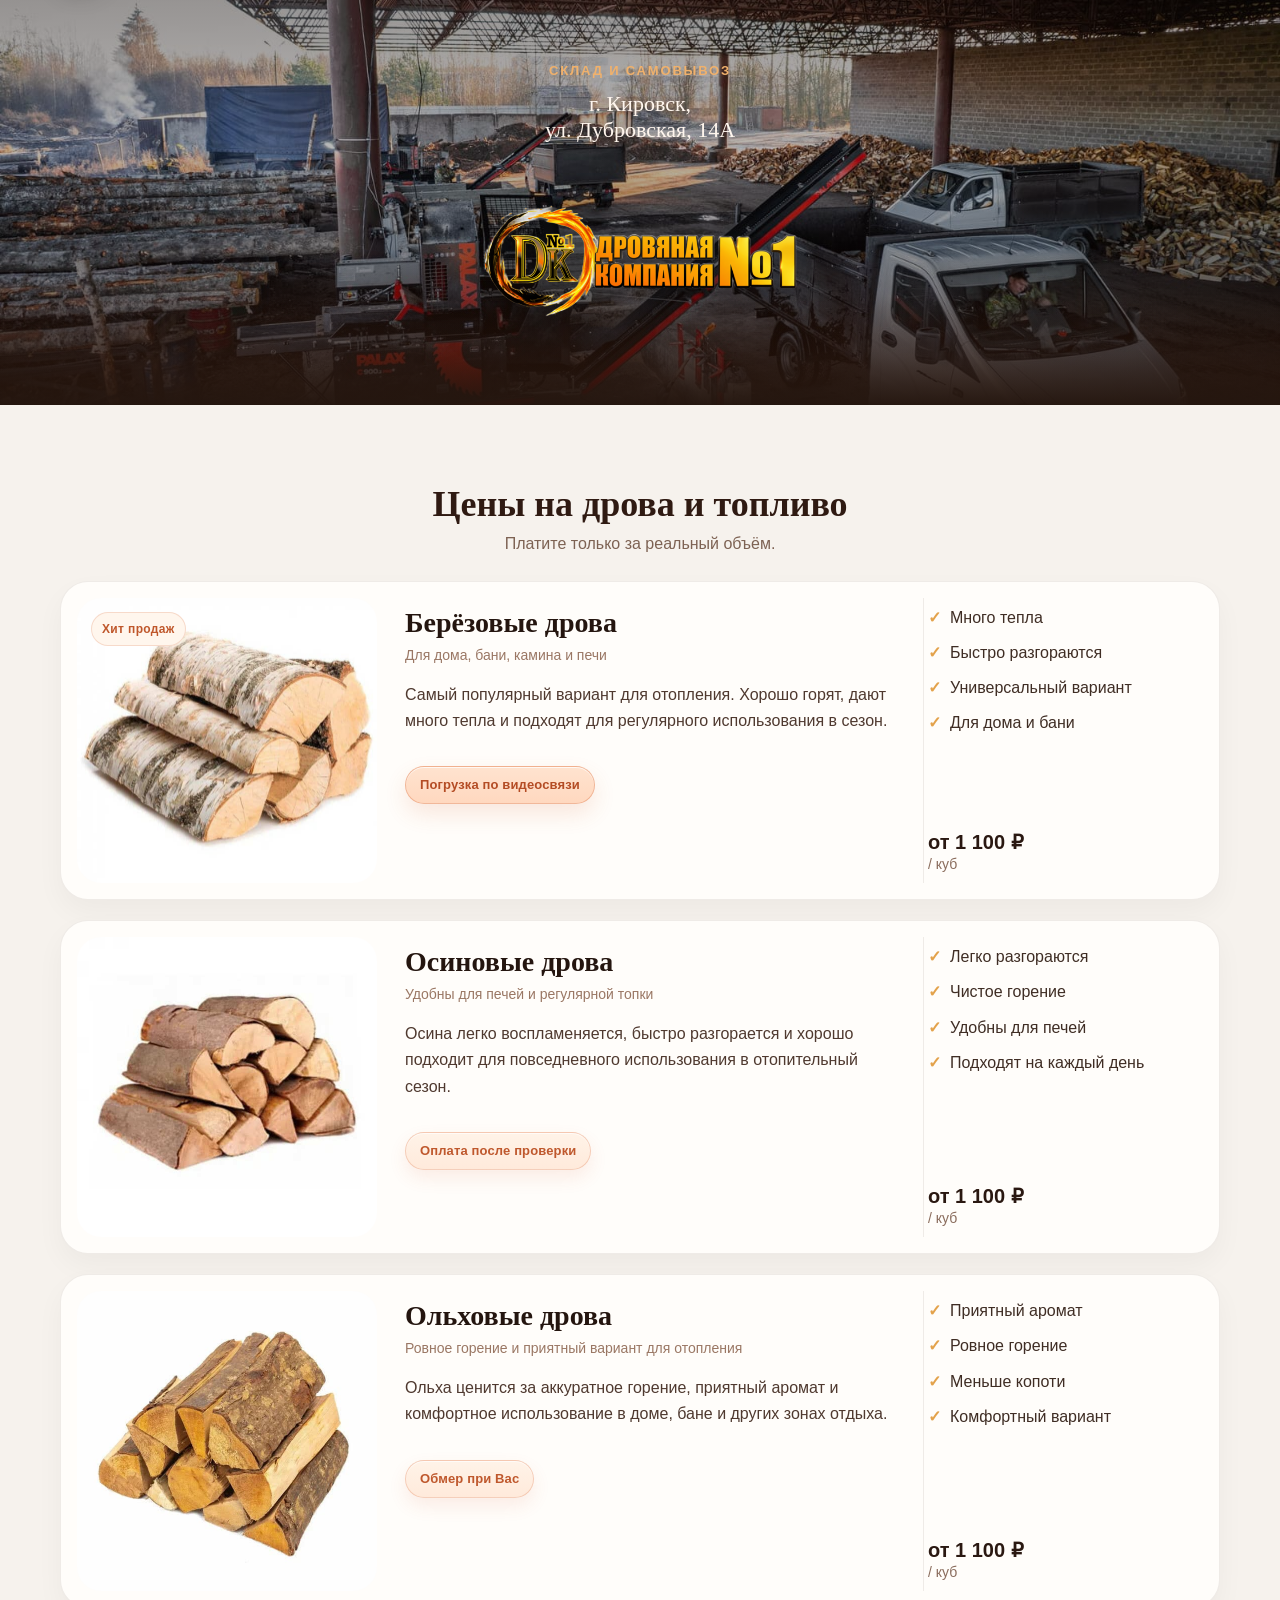
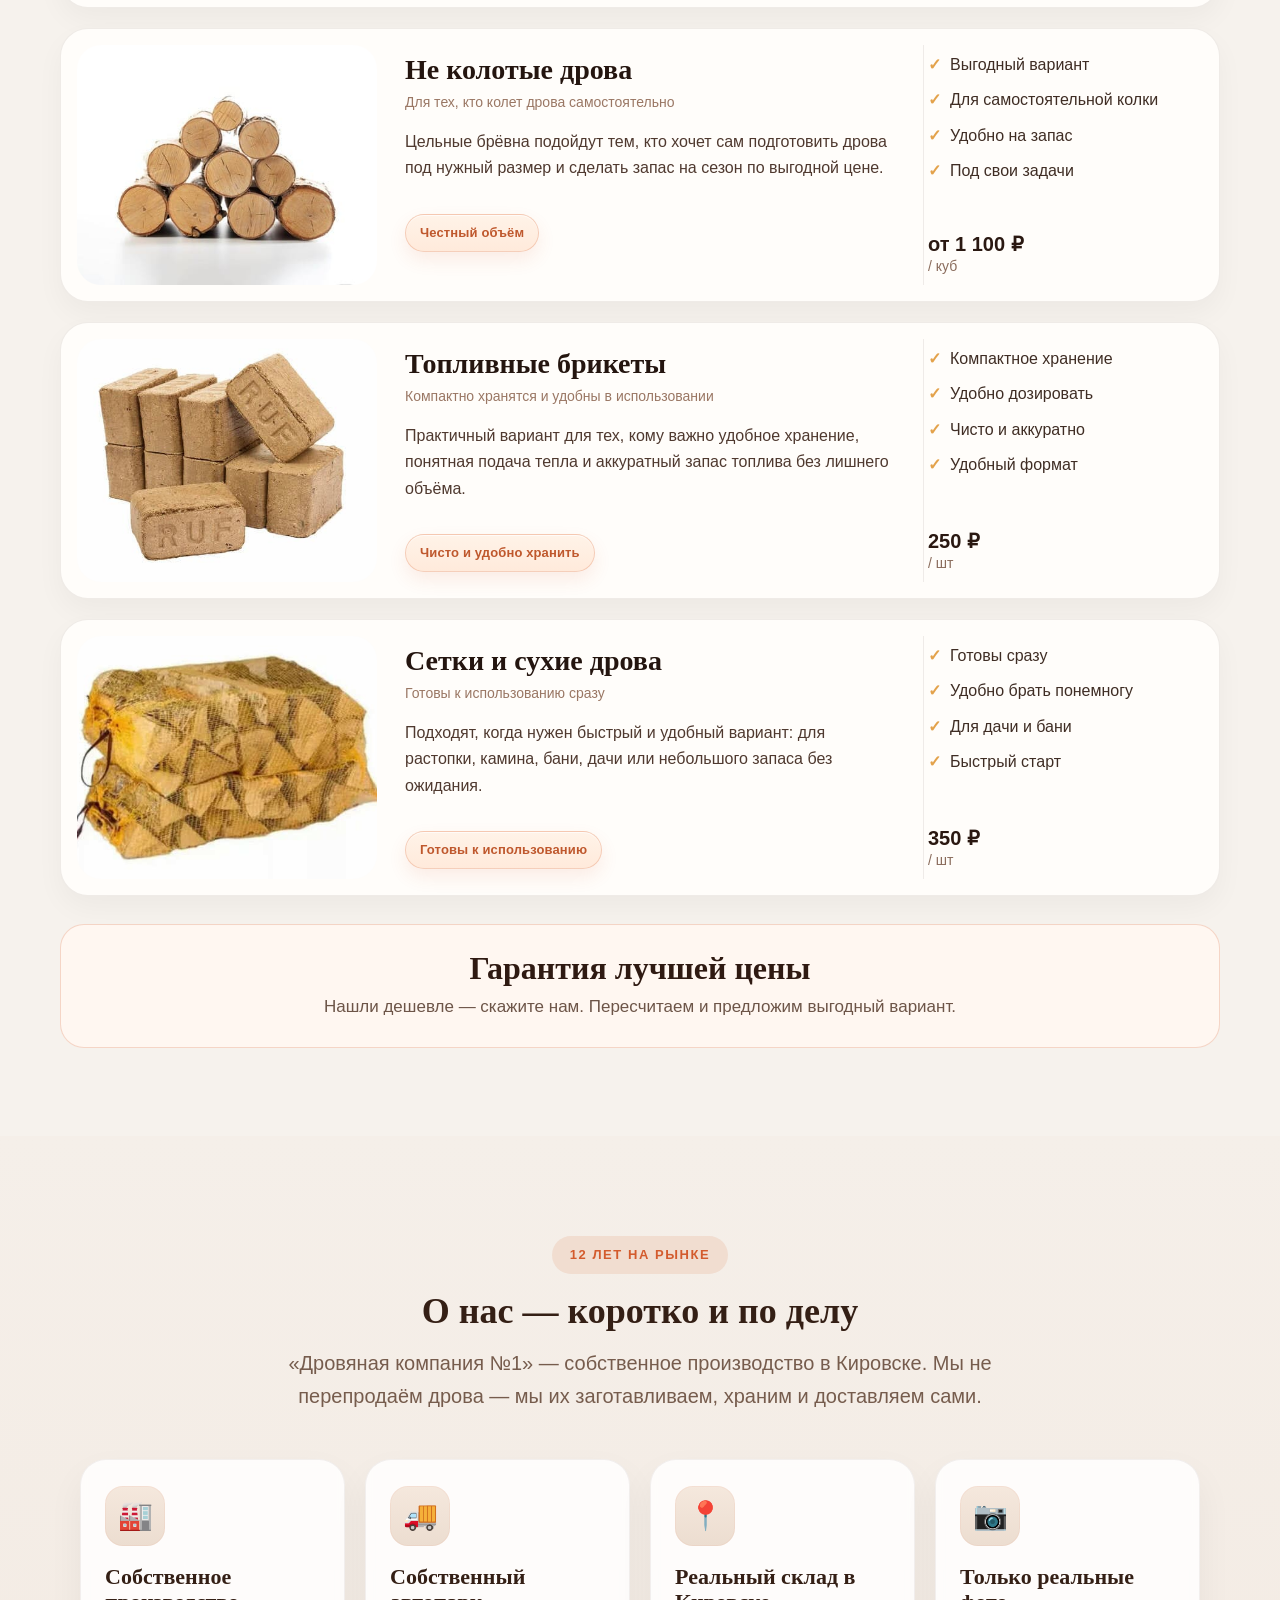
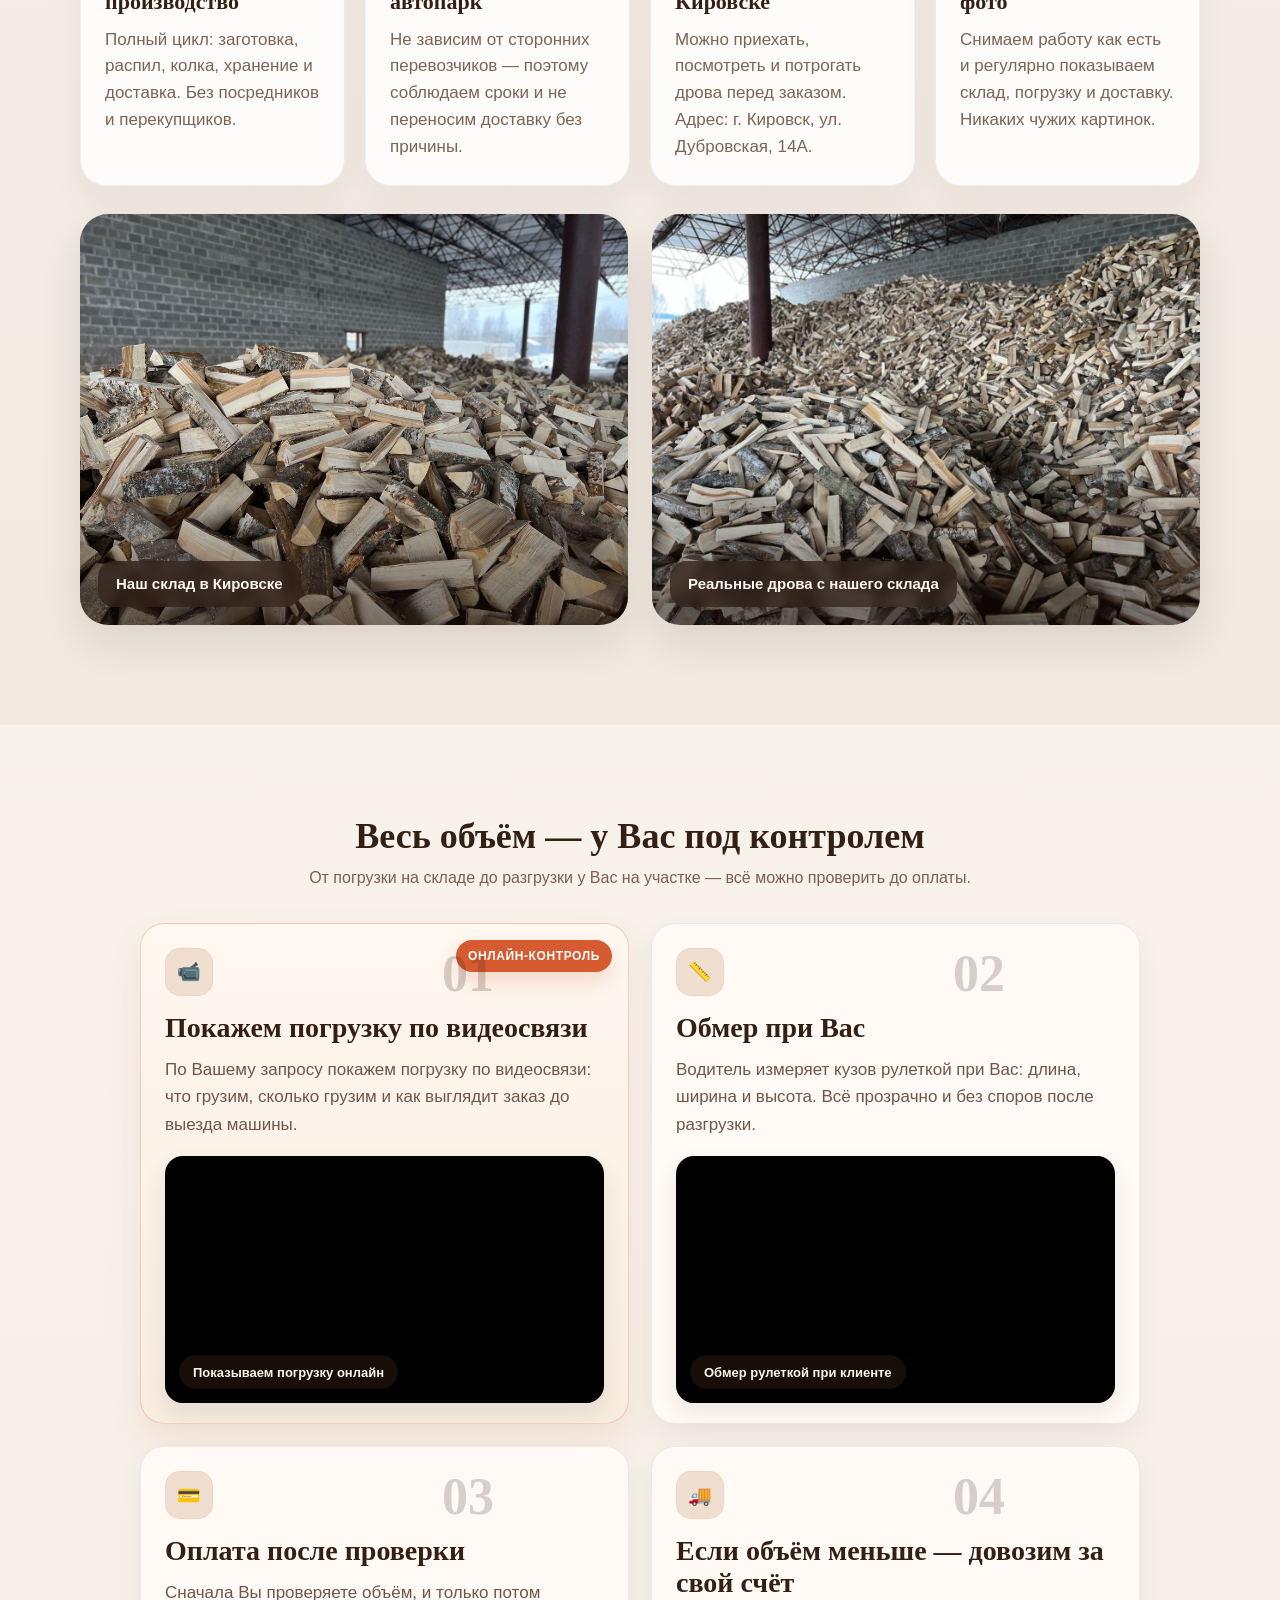
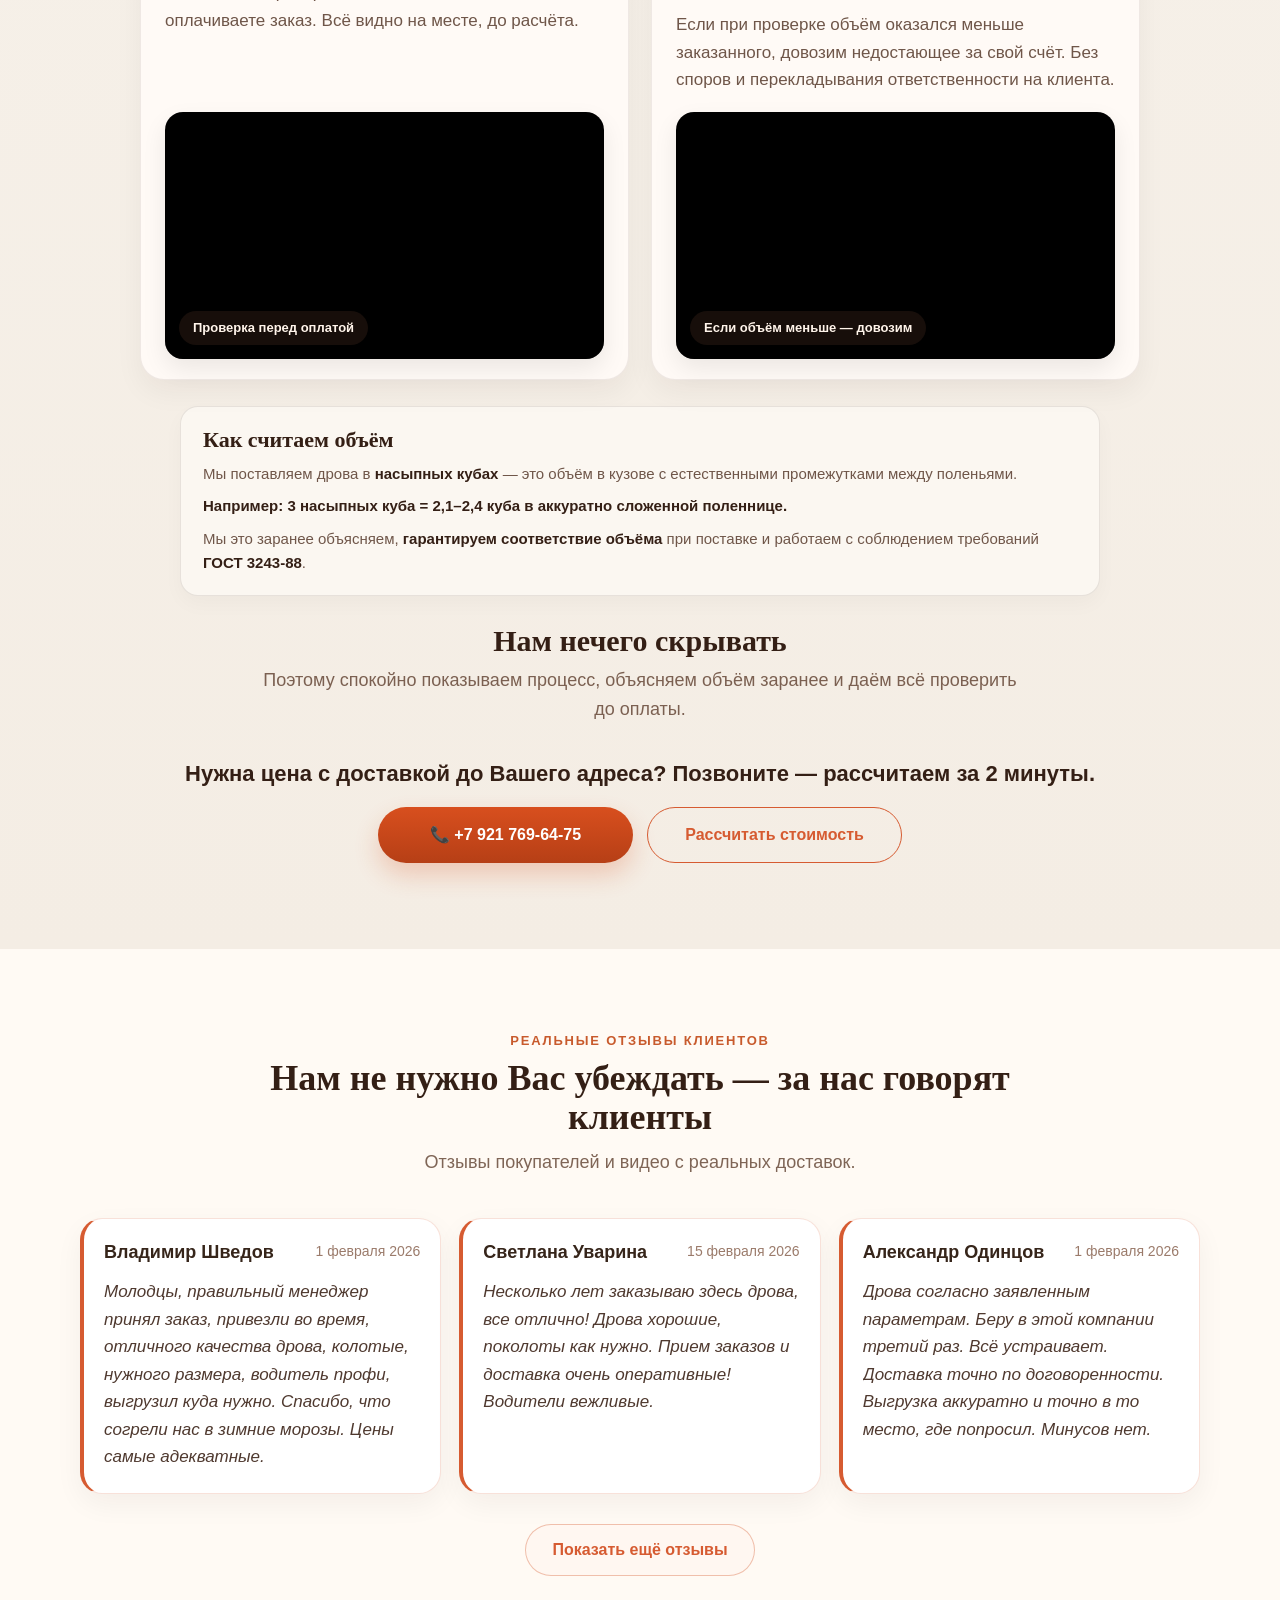
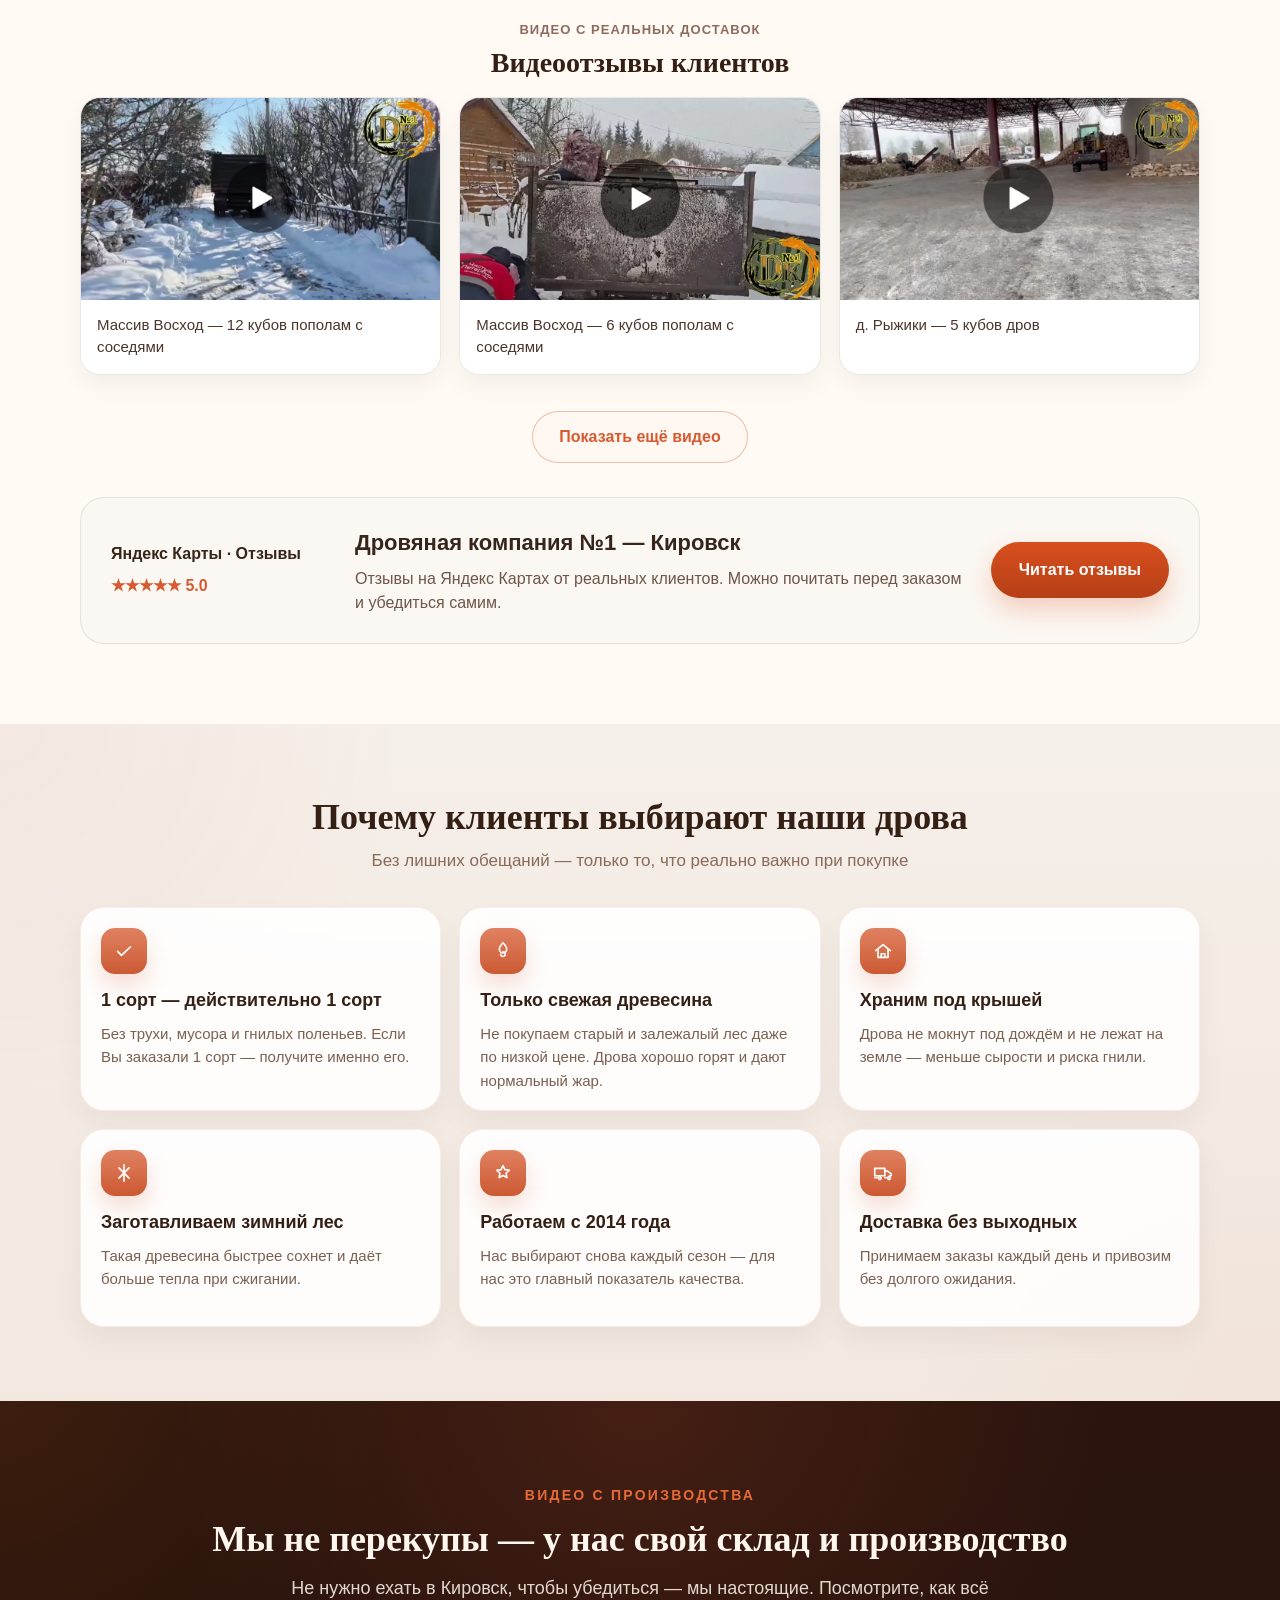
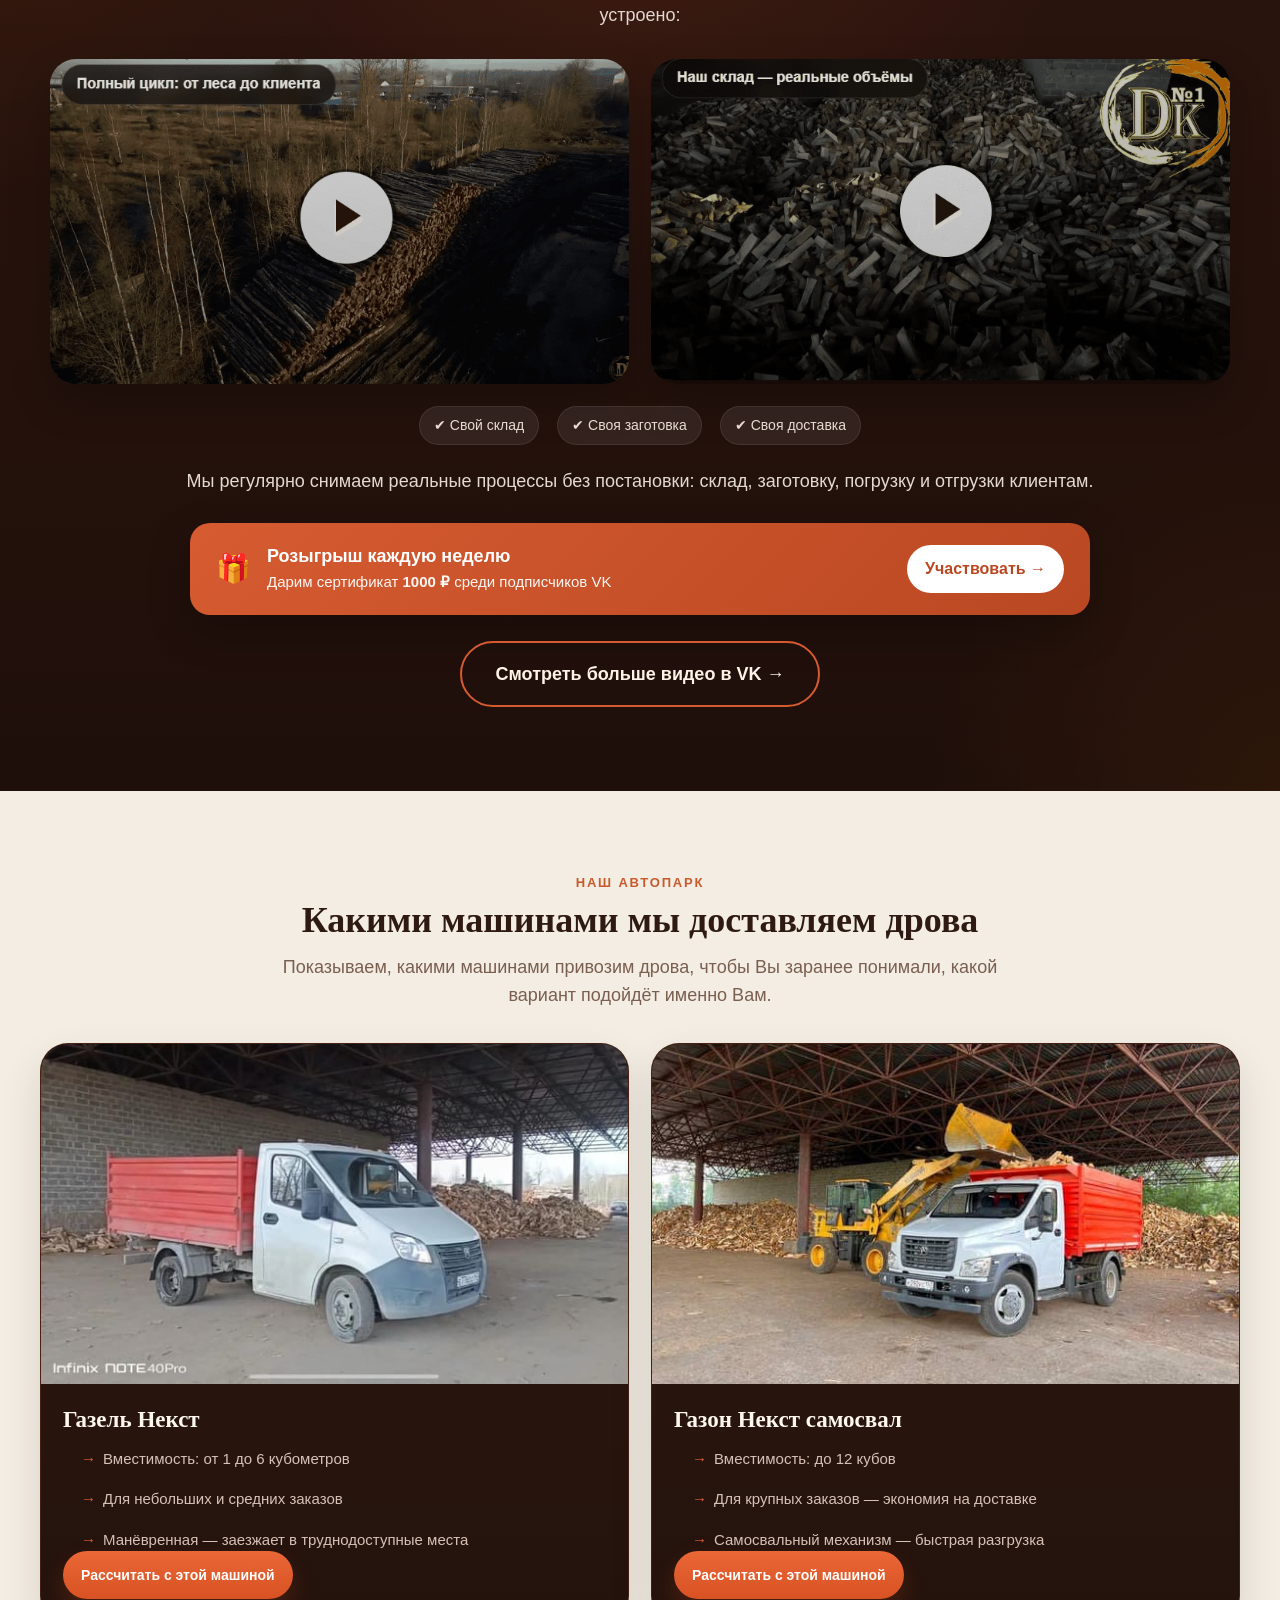
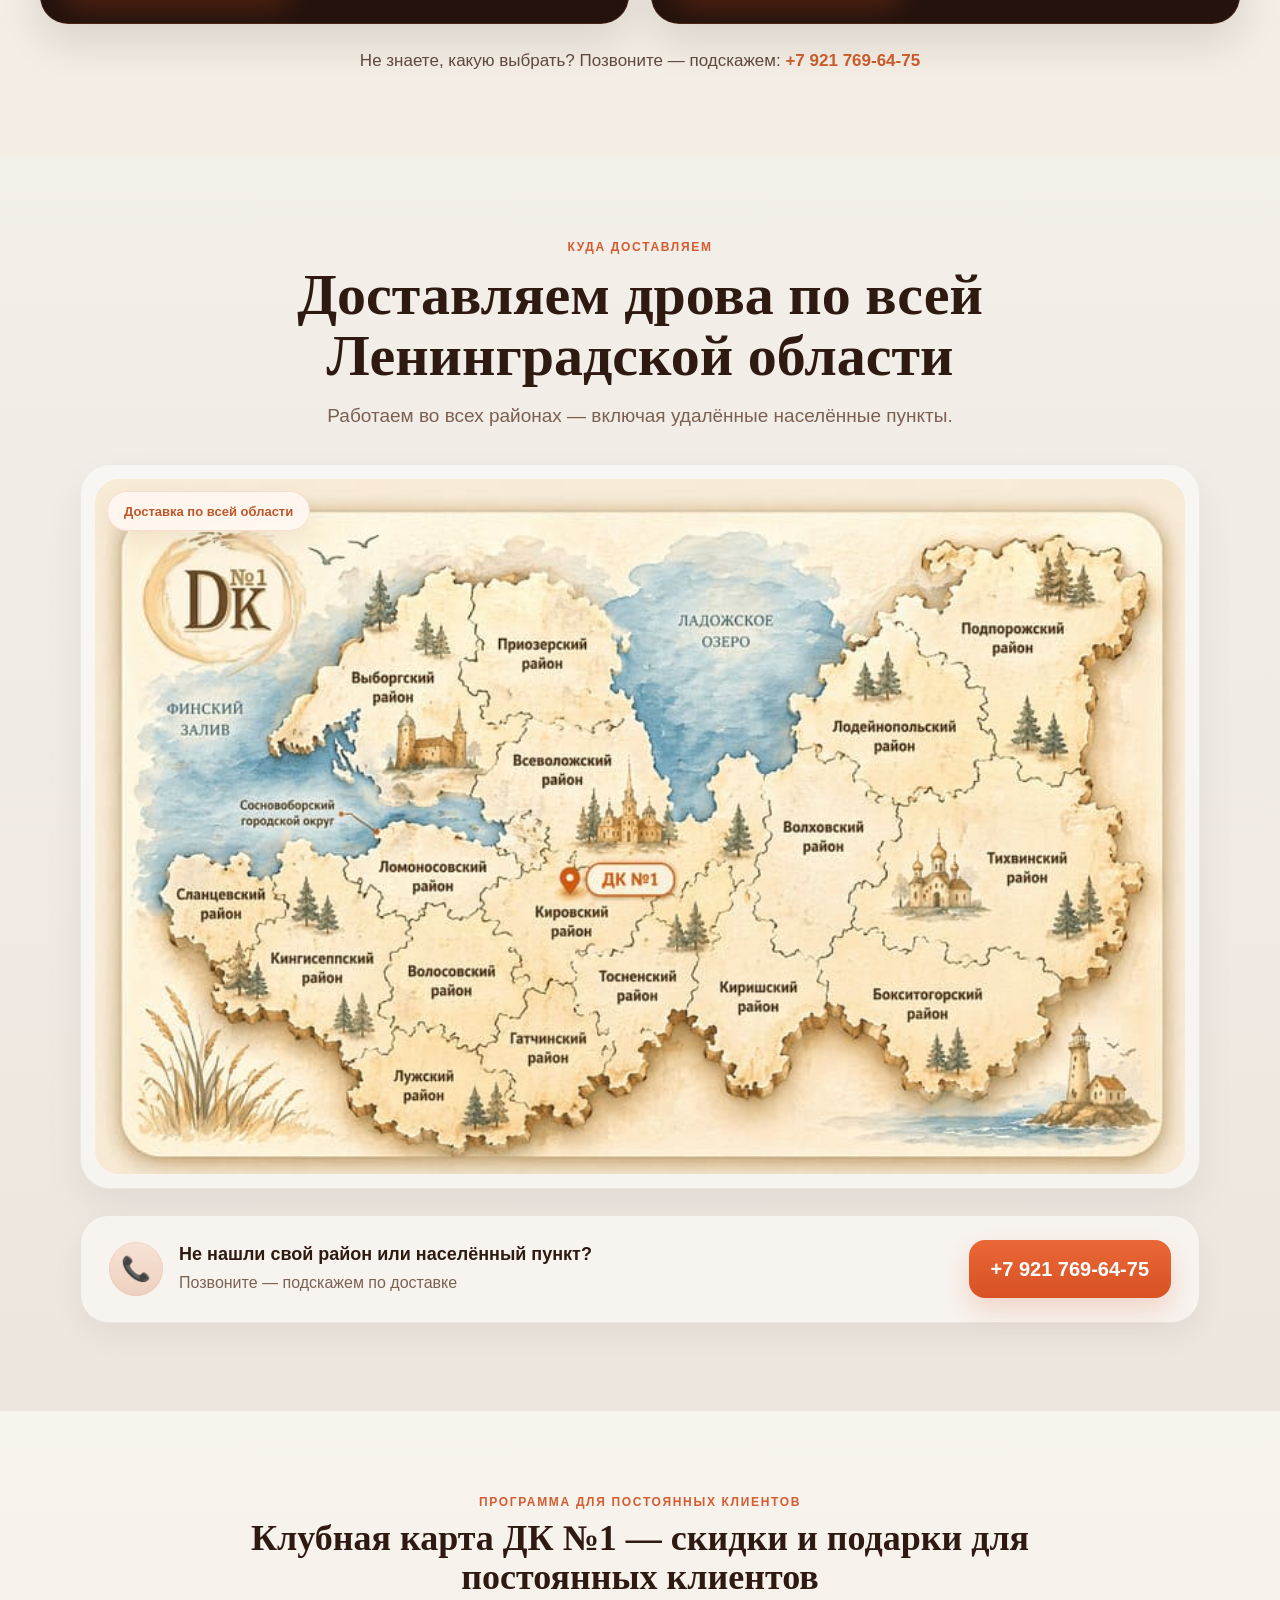
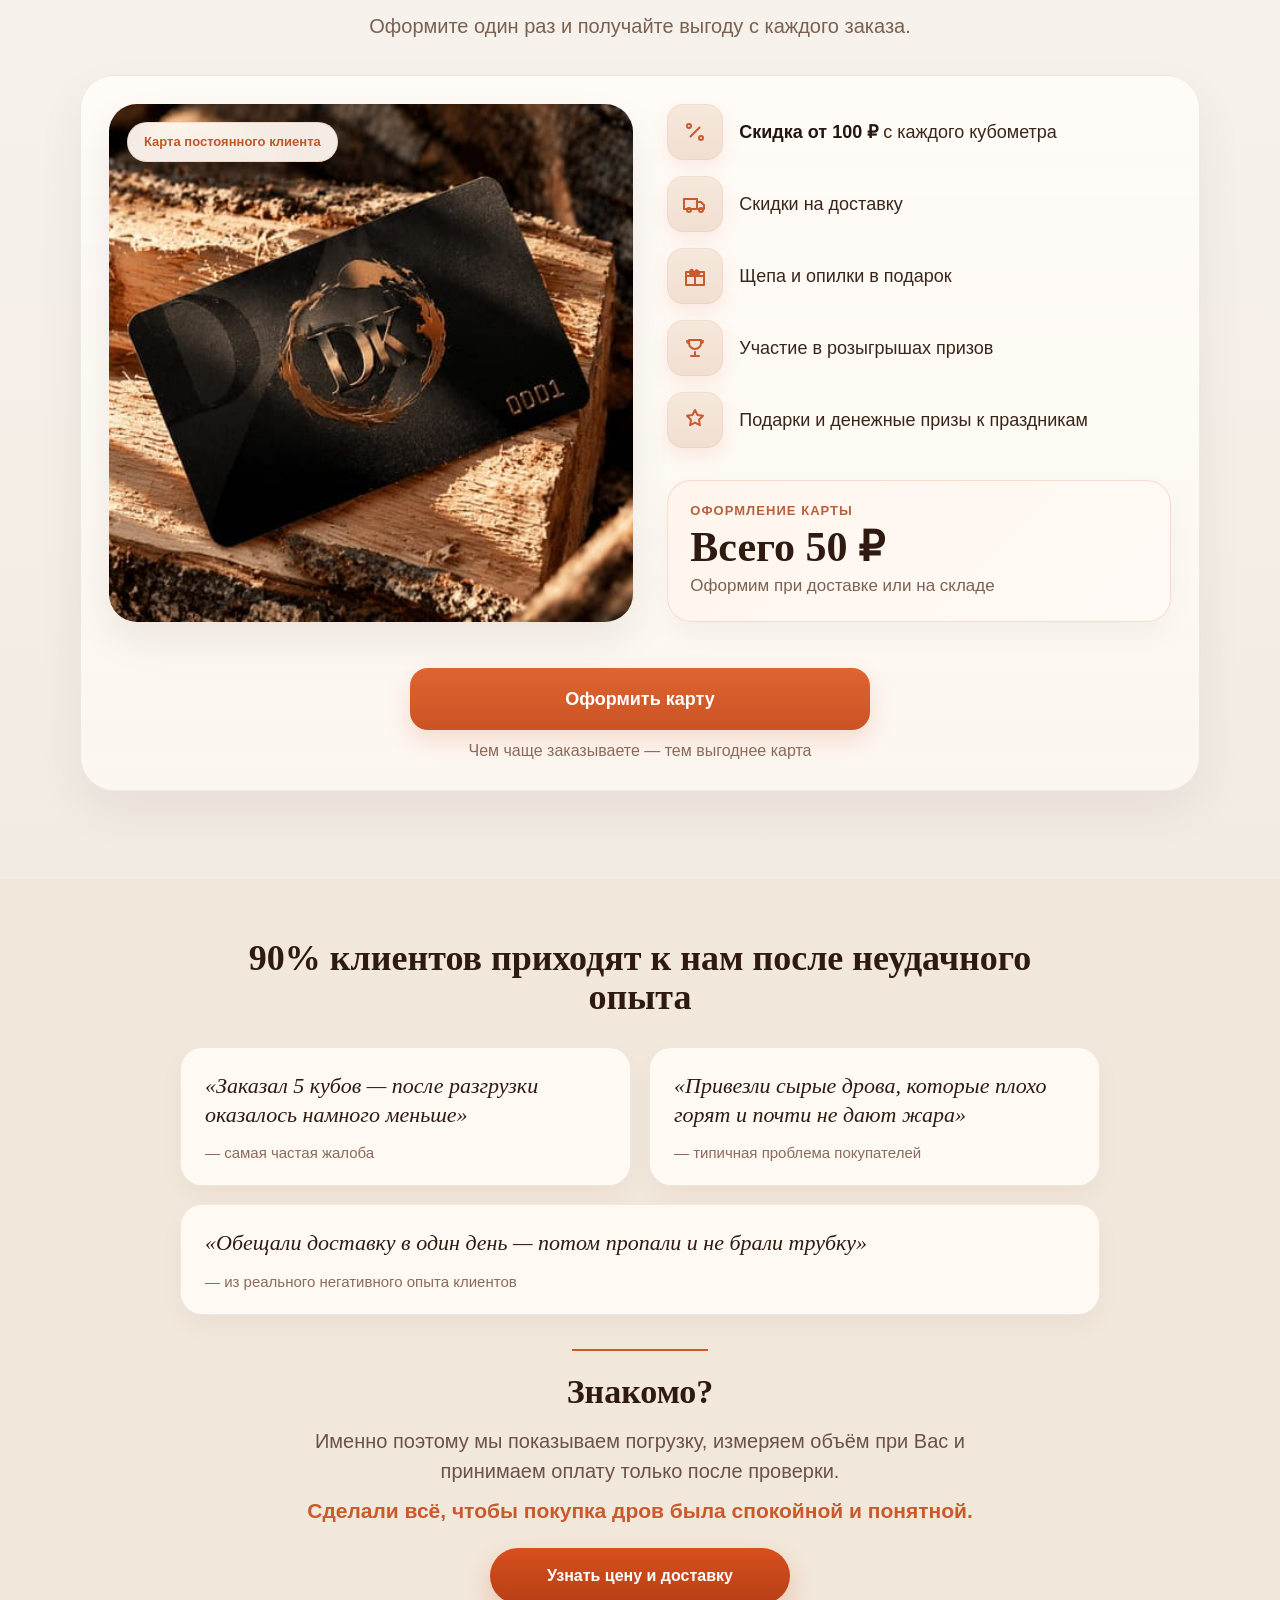
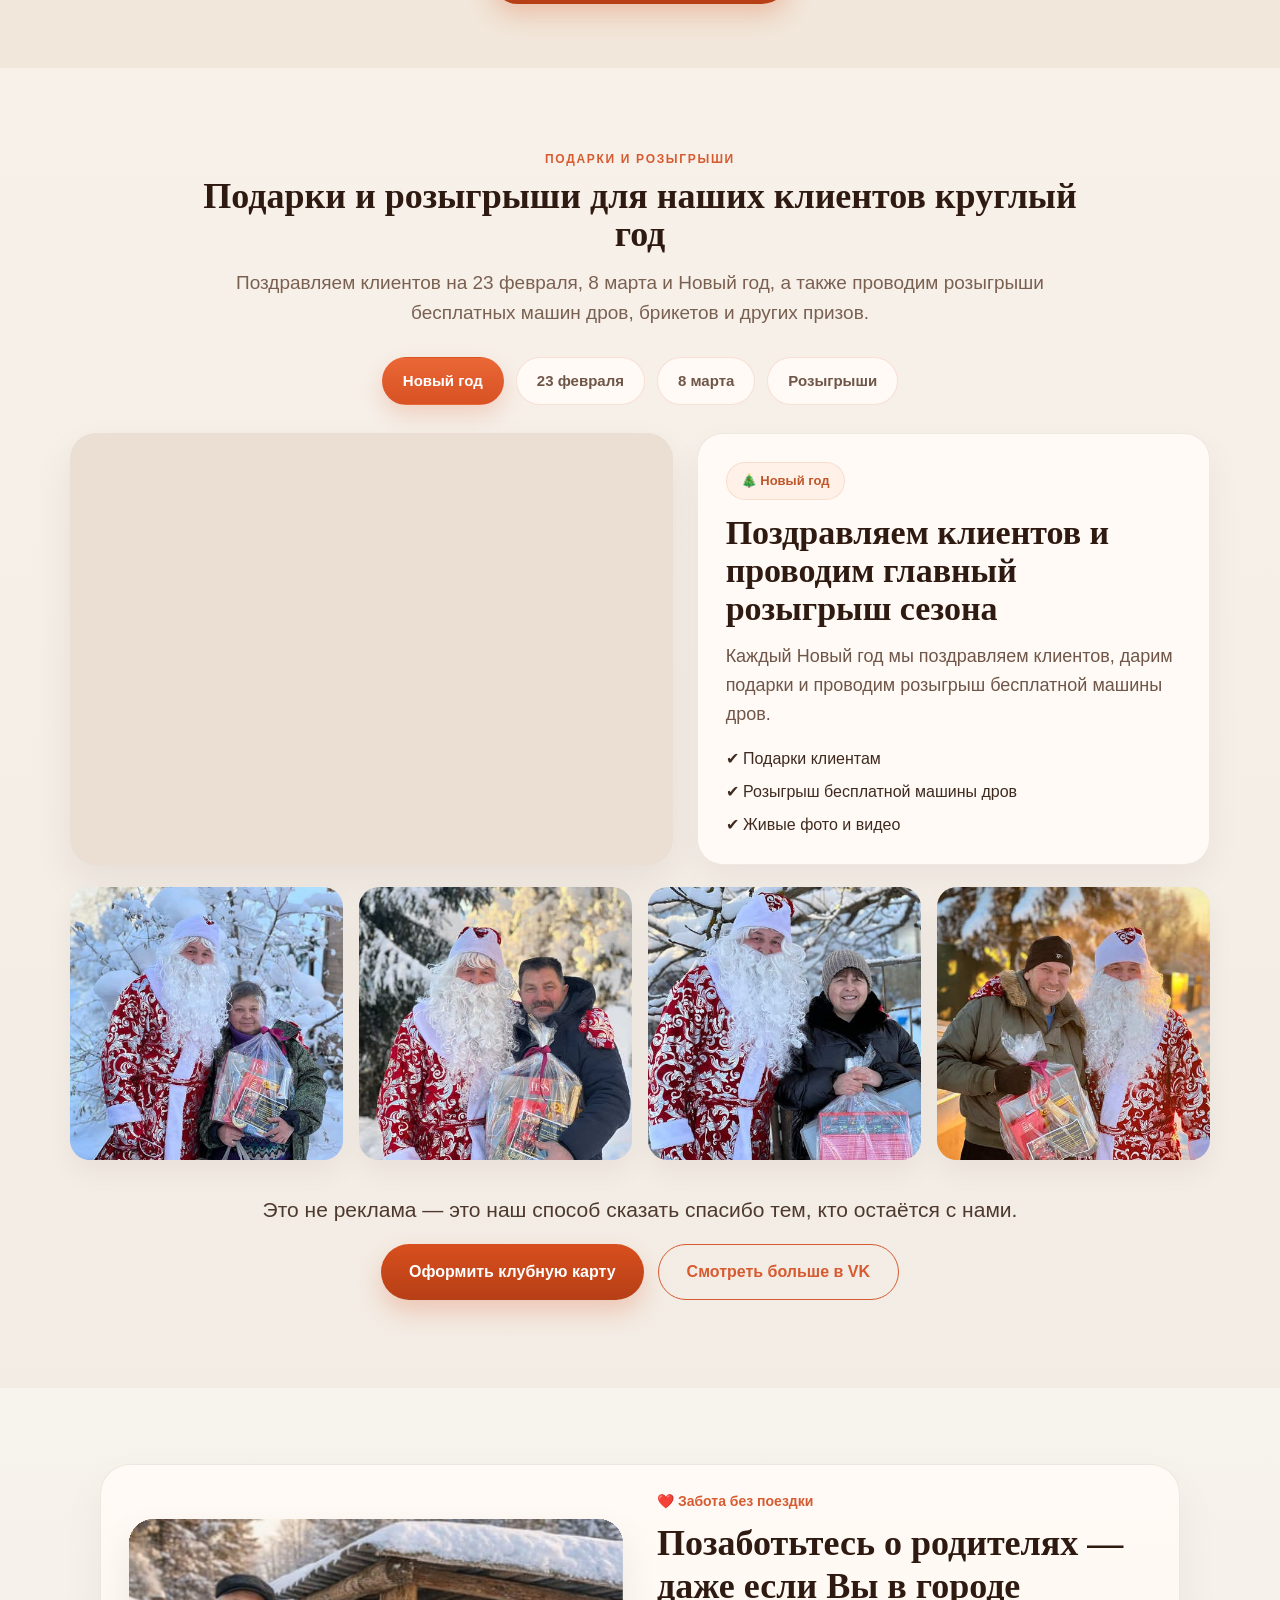
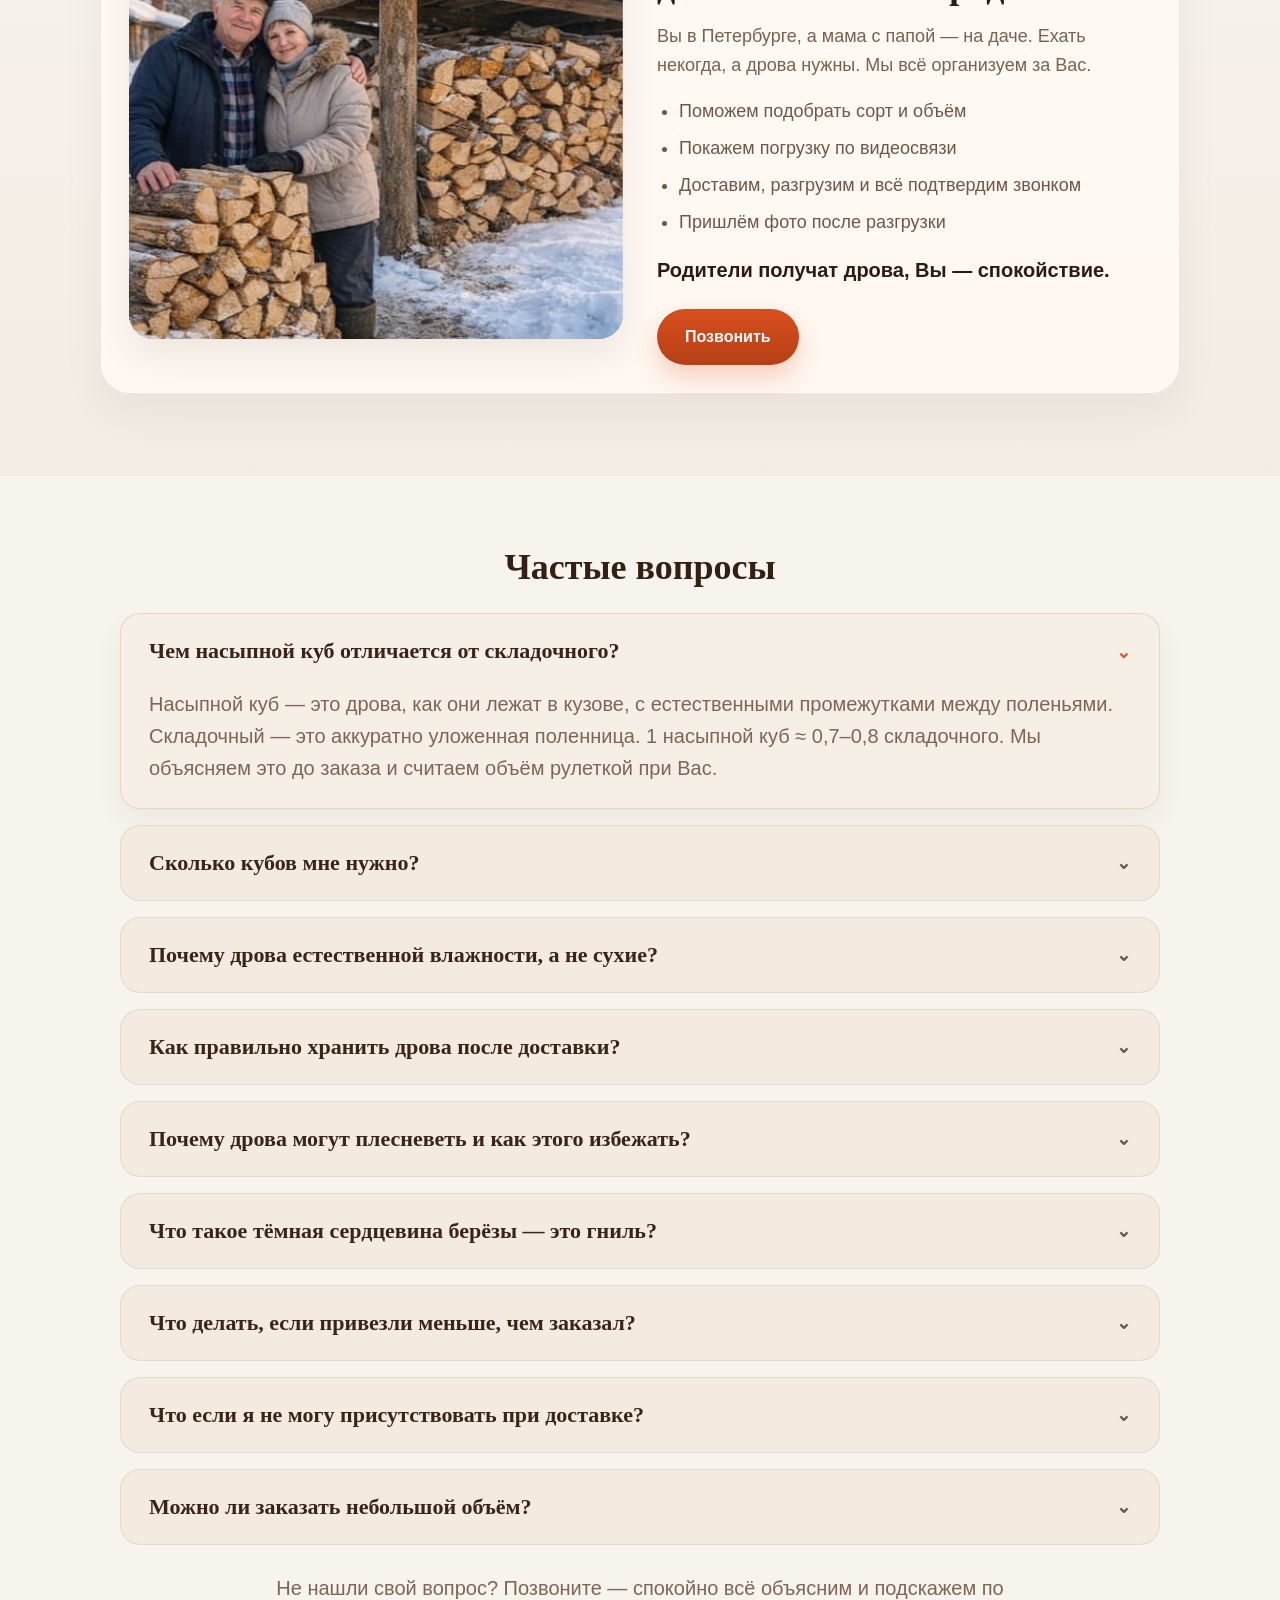
==== commit 17a8a89a: "Add files via upload" ====
--- a/index.html
+++ b/index.html
@@ -1302,20 +1302,6 @@
   </div>
 </section>
   
-
-  <section class="mold reveal">
-    <div class="container">
-      <h2 class="section-title heading">Почему дрова плесневеют — и как этого избежать</h2>
-      <div class="mold-grid">
-        <article class="mold-card"><h3>❗ Ошибка 1. Сложили прямо на землю.</h3><p>Земля тянет влагу — нижние ряды гниют первыми.</p><div class="mold-solution">✅ <span>Решение: поддоны, кирпичи, доски — что угодно между дровами и землёй.</span></div></article>
-        <article class="mold-card"><h3>❗ Ошибка 2. Оставили под открытым небом.</h3><p>Дождь и снег делают своё дело.</p><div class="mold-solution">✅ <span>Решение: навес или крыша. Плёнкой накрывать нельзя — дрова не дышат, запревают и плесневеют ещё быстрее.</span></div></article>
-        <article class="mold-card"><h3>❗ Ошибка 3. Прижали к стене дома.</h3><p>Без зазора воздух не проходит — дрова запревают.</p><div class="mold-solution">✅ <span>Решение: оставьте 10–15 см между поленницей и стеной.</span></div></article>
-        <article class="mold-card"><h3>❗ Ошибка 4. Сложили как попало.</h3><p>Торцы спрятаны внутрь — сохнут медленно.</p><div class="mold-solution">✅ <span>Решение: складывайте торцами наружу, в сторону ветра.</span></div></article>
-      </div>
-      <div class="mold-bottom">Правильно сложенные дрова естественной влажности просохнут за 2–3 месяца. Не нужно ничего специально сушить — природа сделает всё сама.</div>
-    </div>
-  </section>
-
 <section class="faq reveal" id="faq">
   <div class="container">
     <h2 class="section-title heading">Частые вопросы</h2>
--- a/styles.css
+++ b/styles.css
@@ -2321,8 +2321,8 @@
   margin:0 0 14px;
   max-width:520px;
   font-family:Georgia,"Times New Roman",serif;
-  font-size:44px;
-  line-height:1.1;
+  font-size:36px;
+  line-height:1.2;
   color:#2f1a12;
 }
 
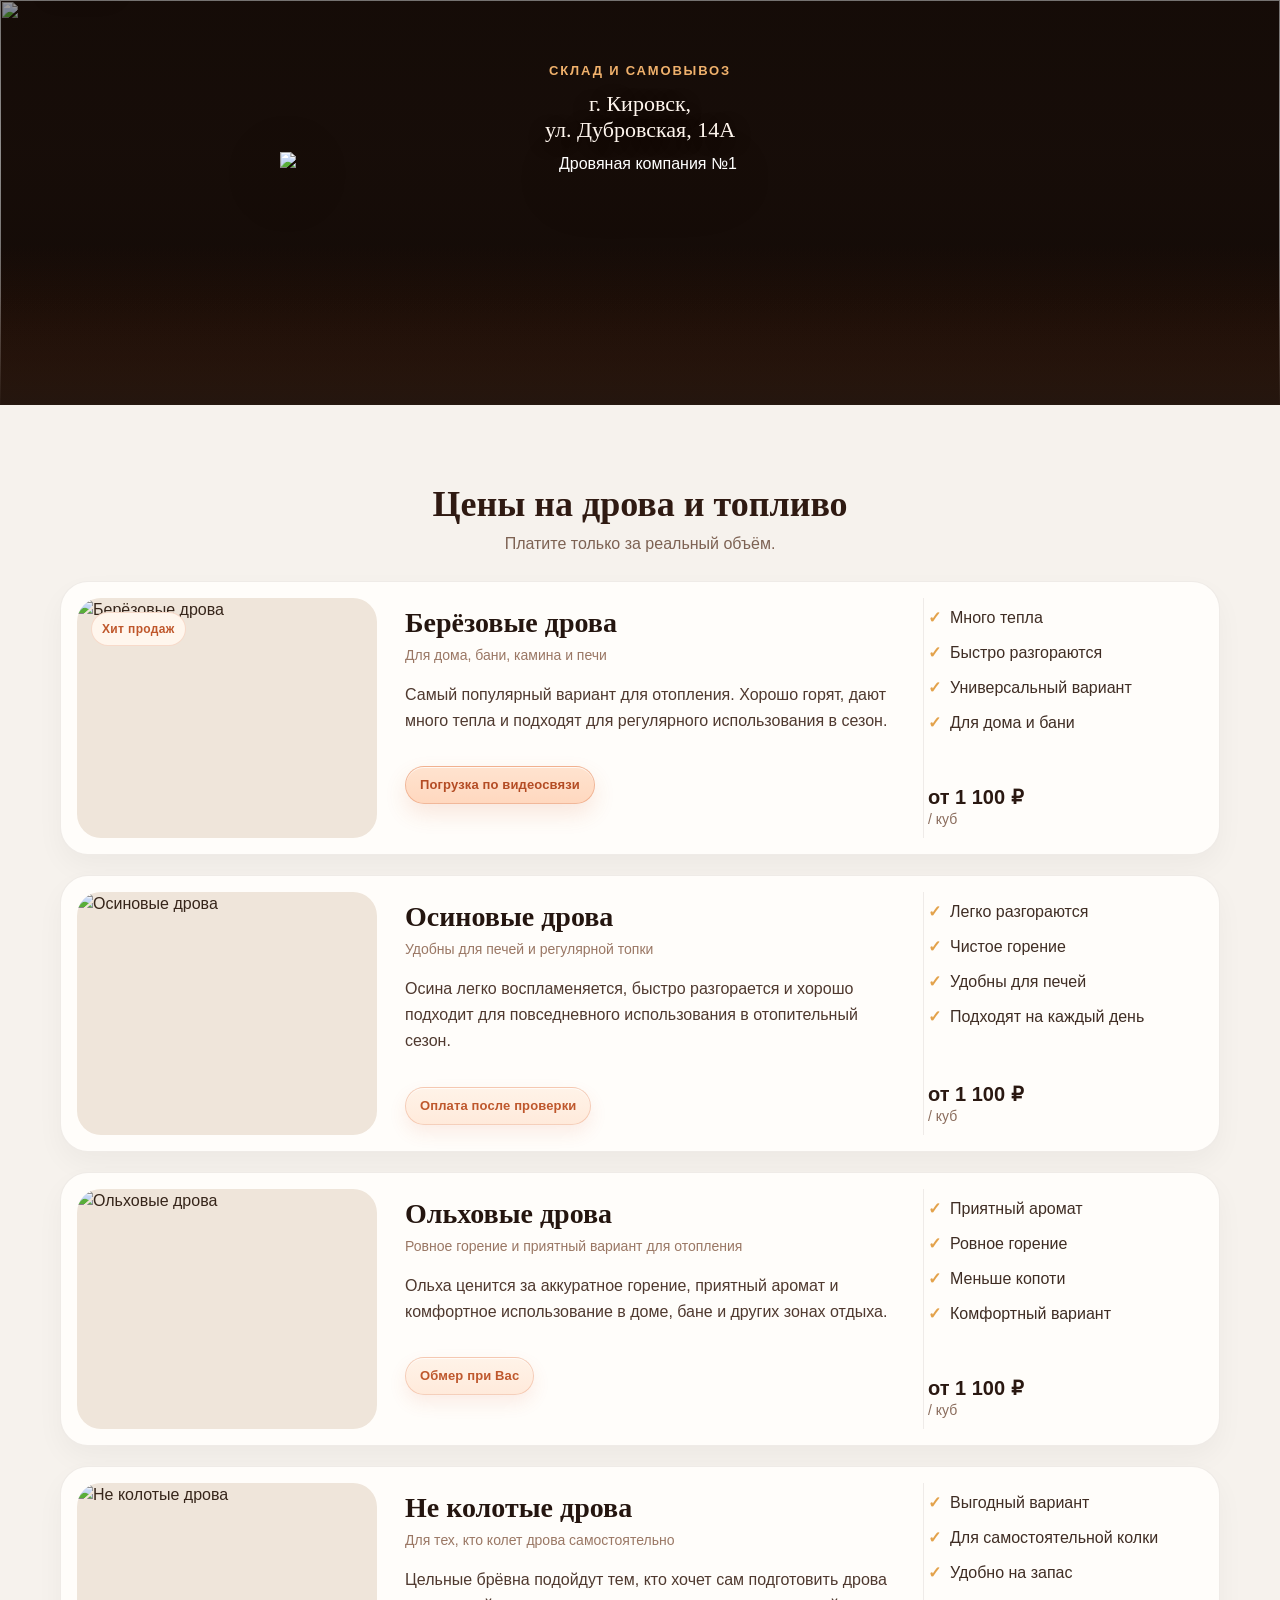
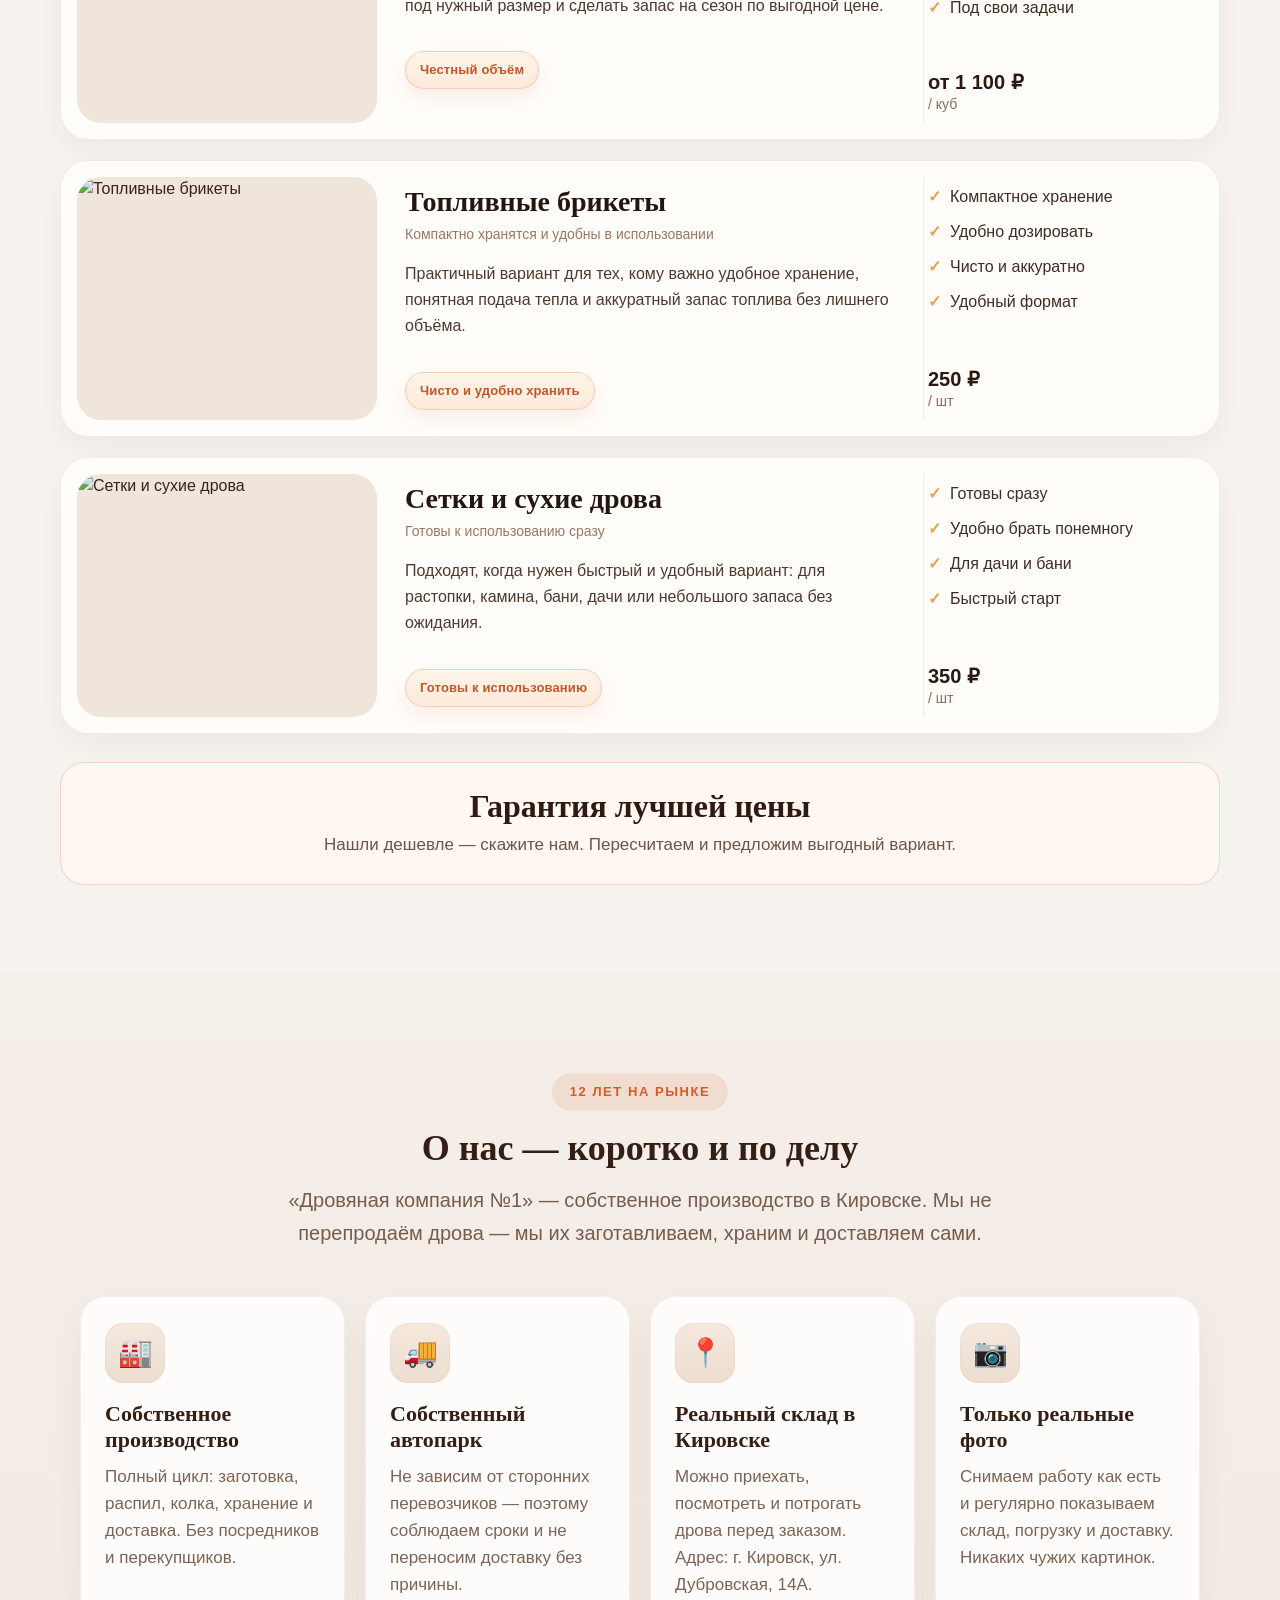
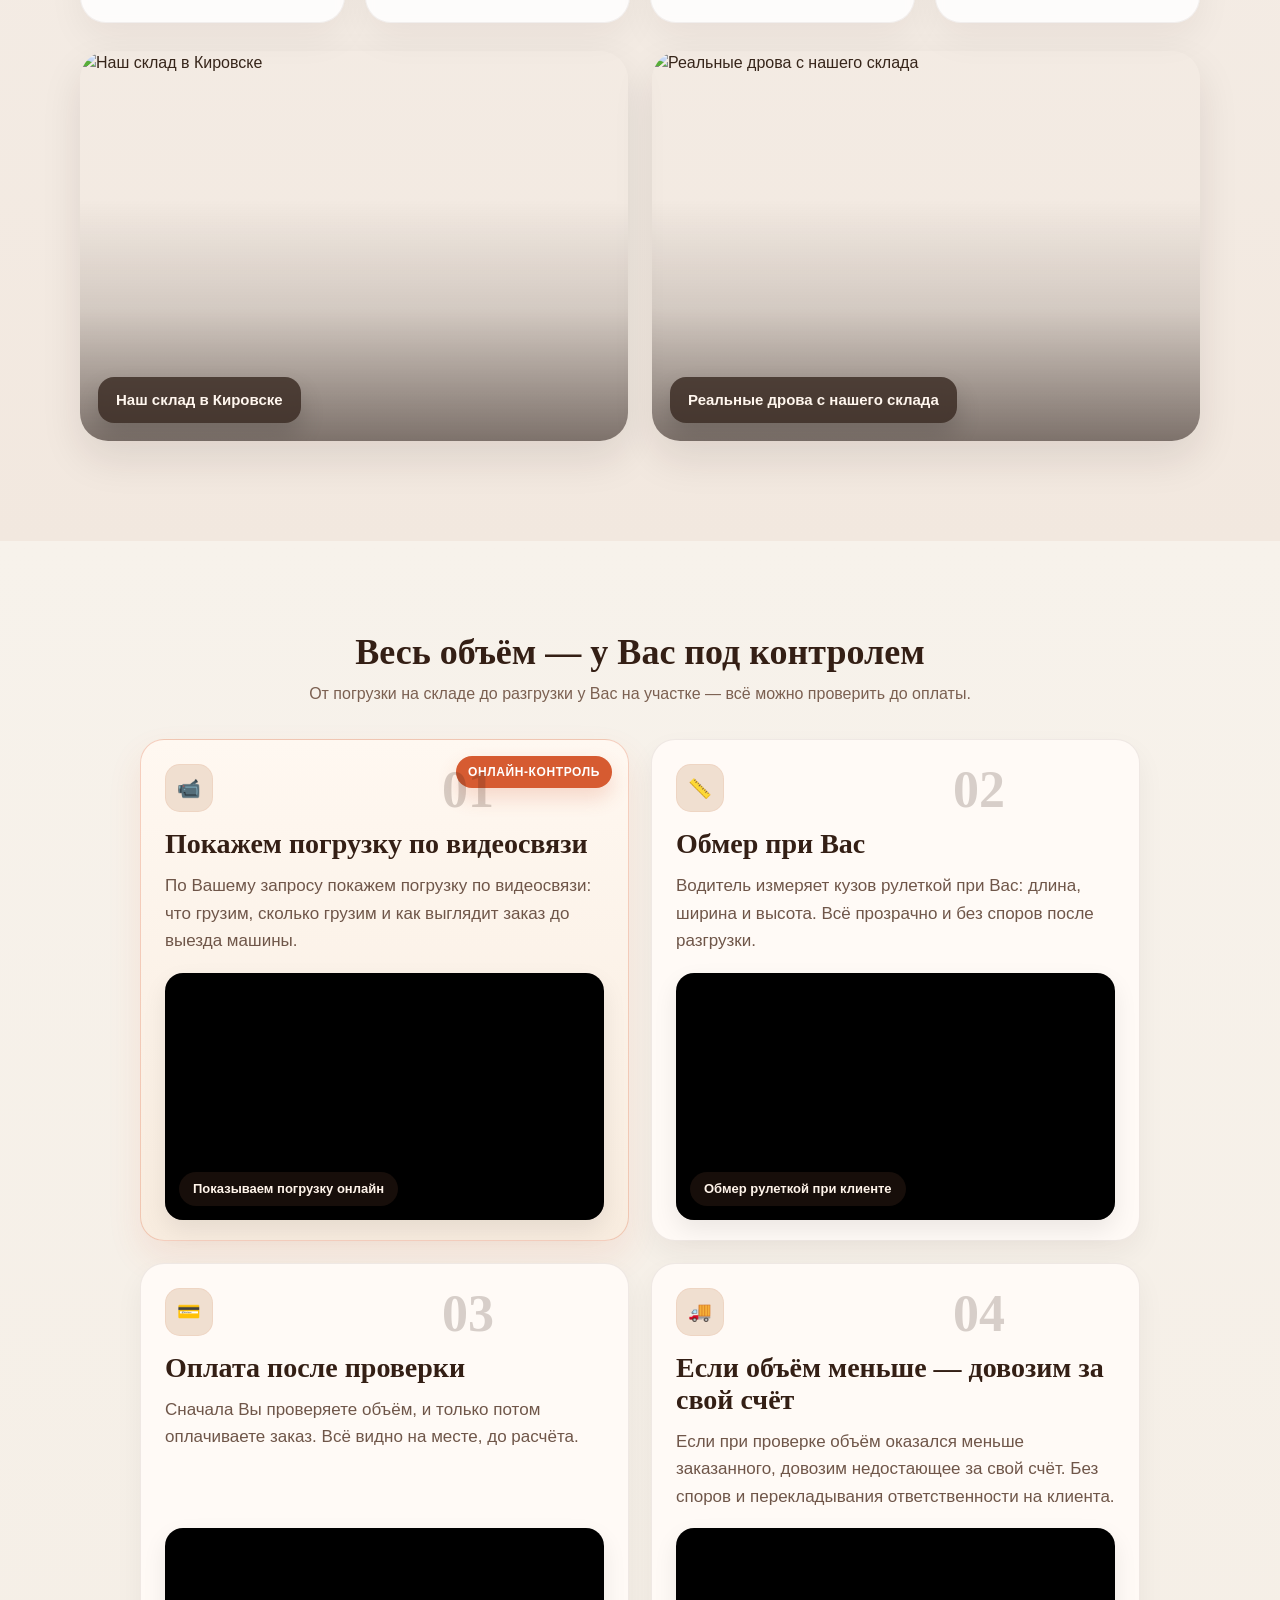
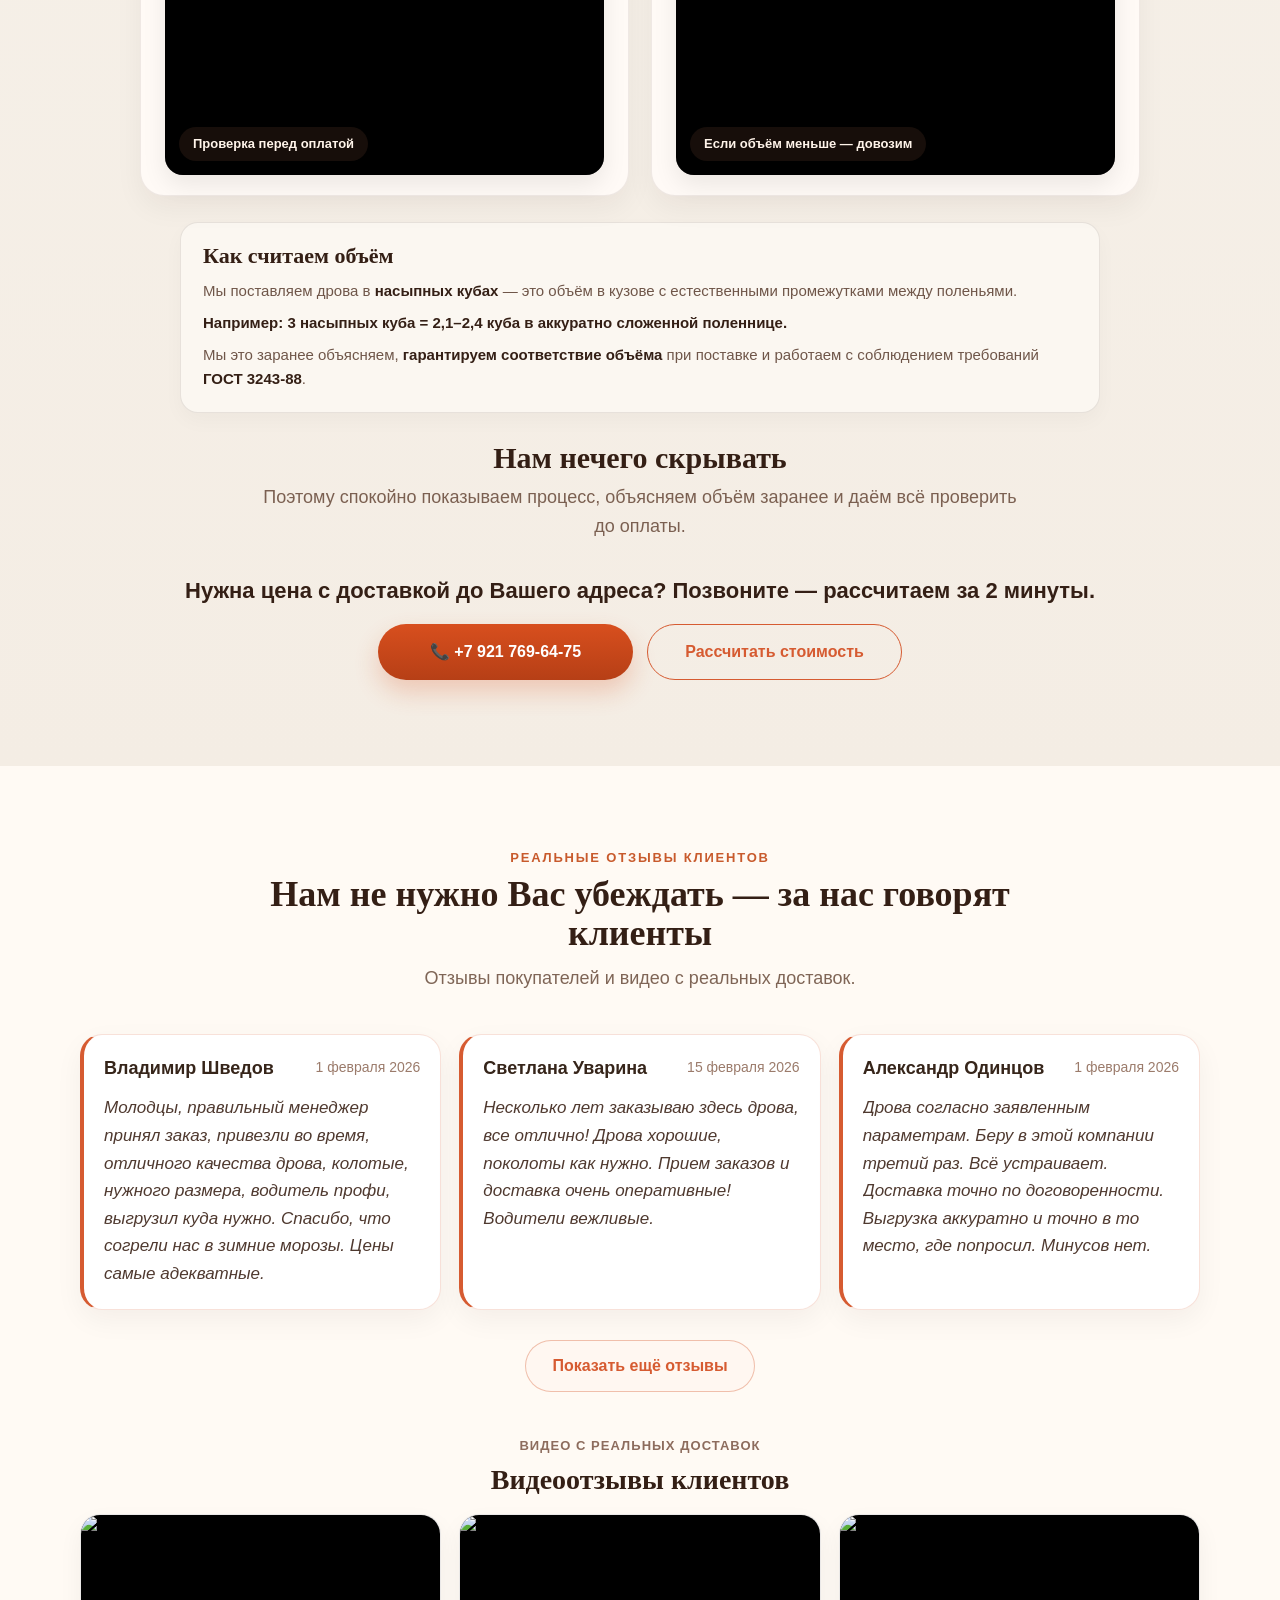
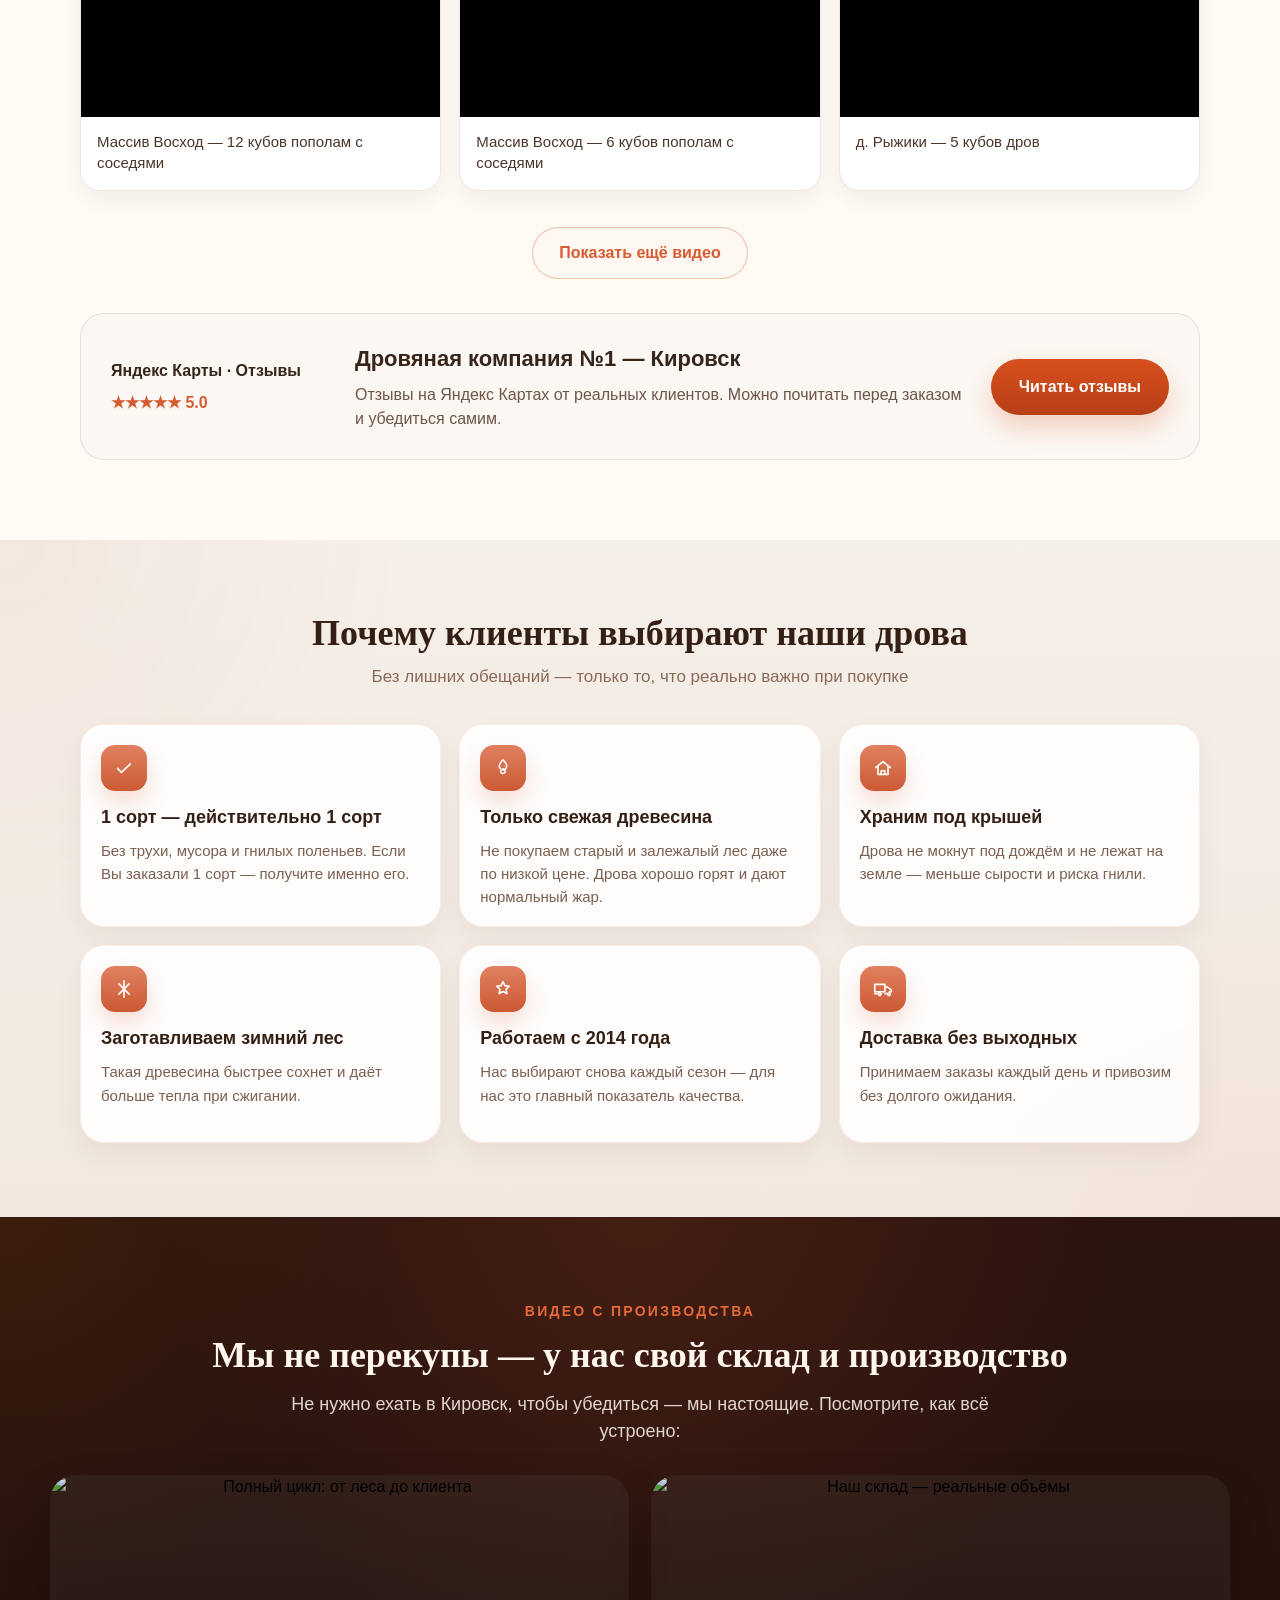
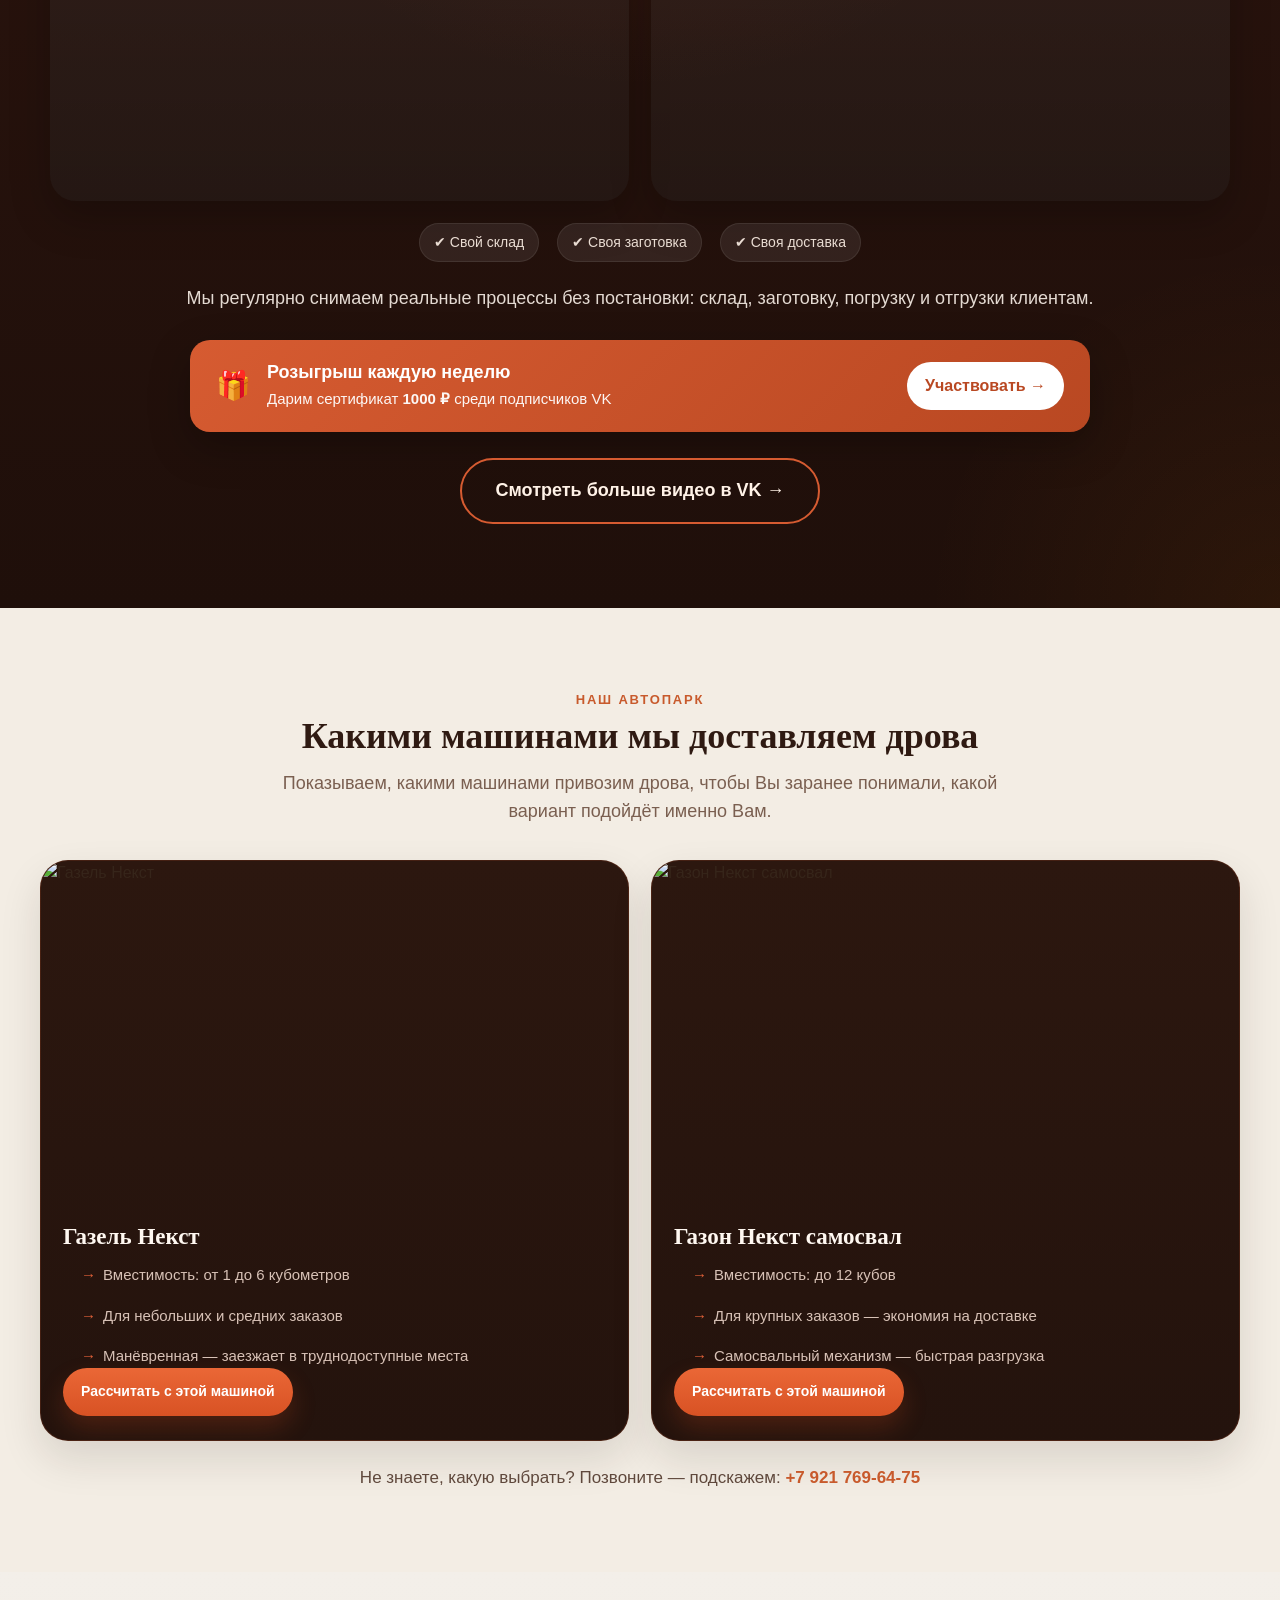
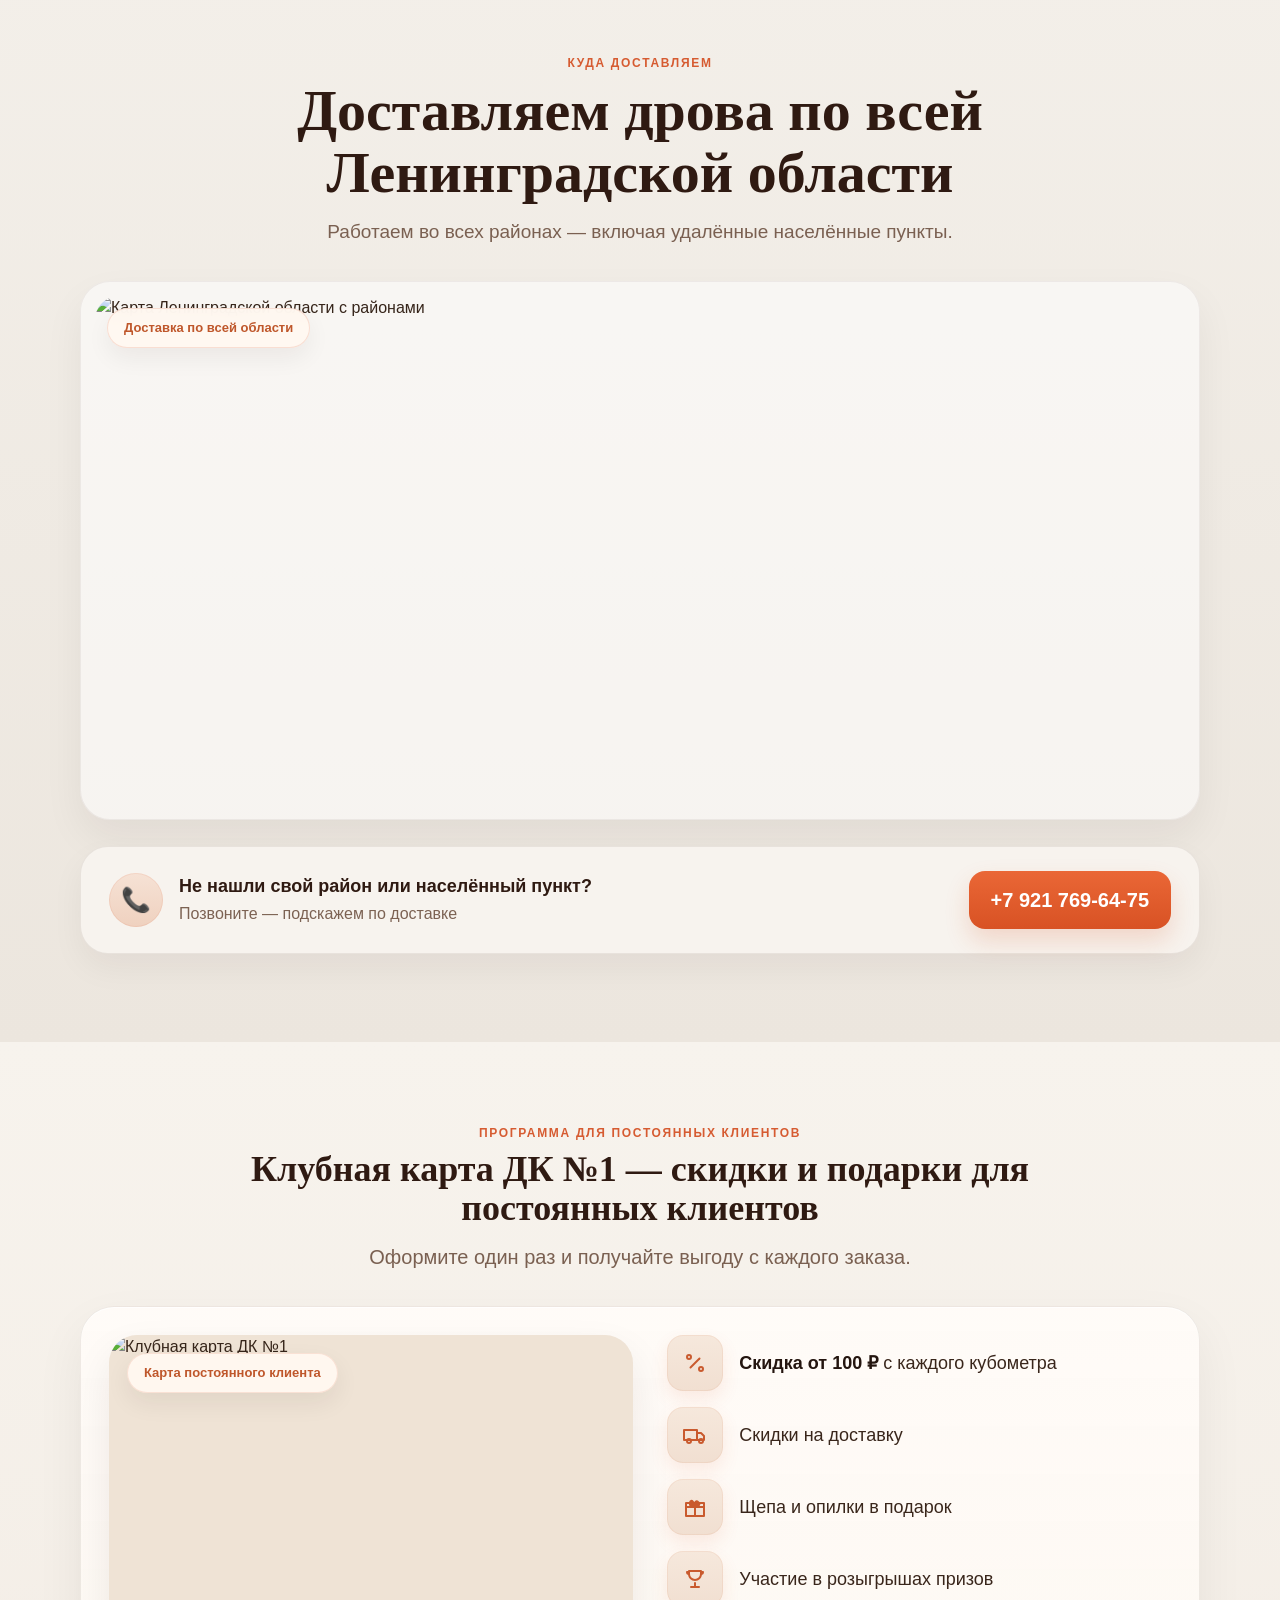
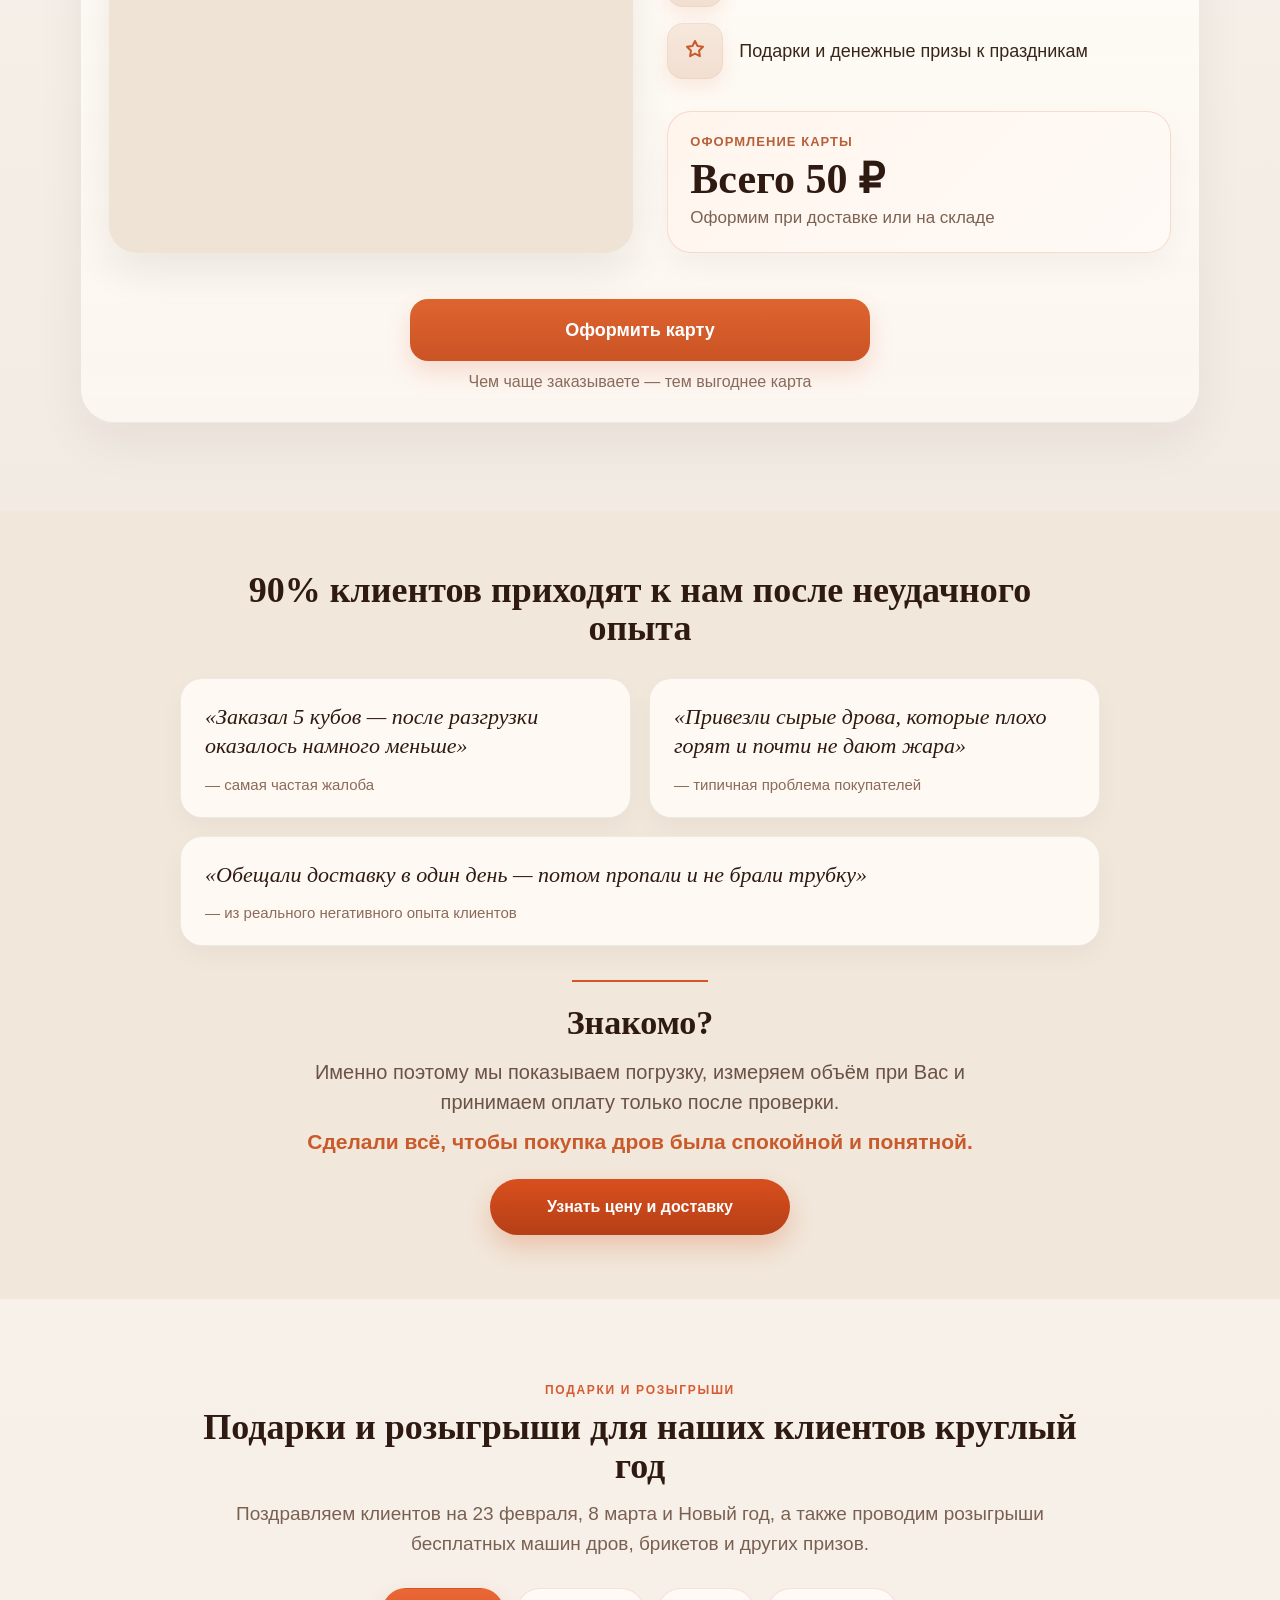
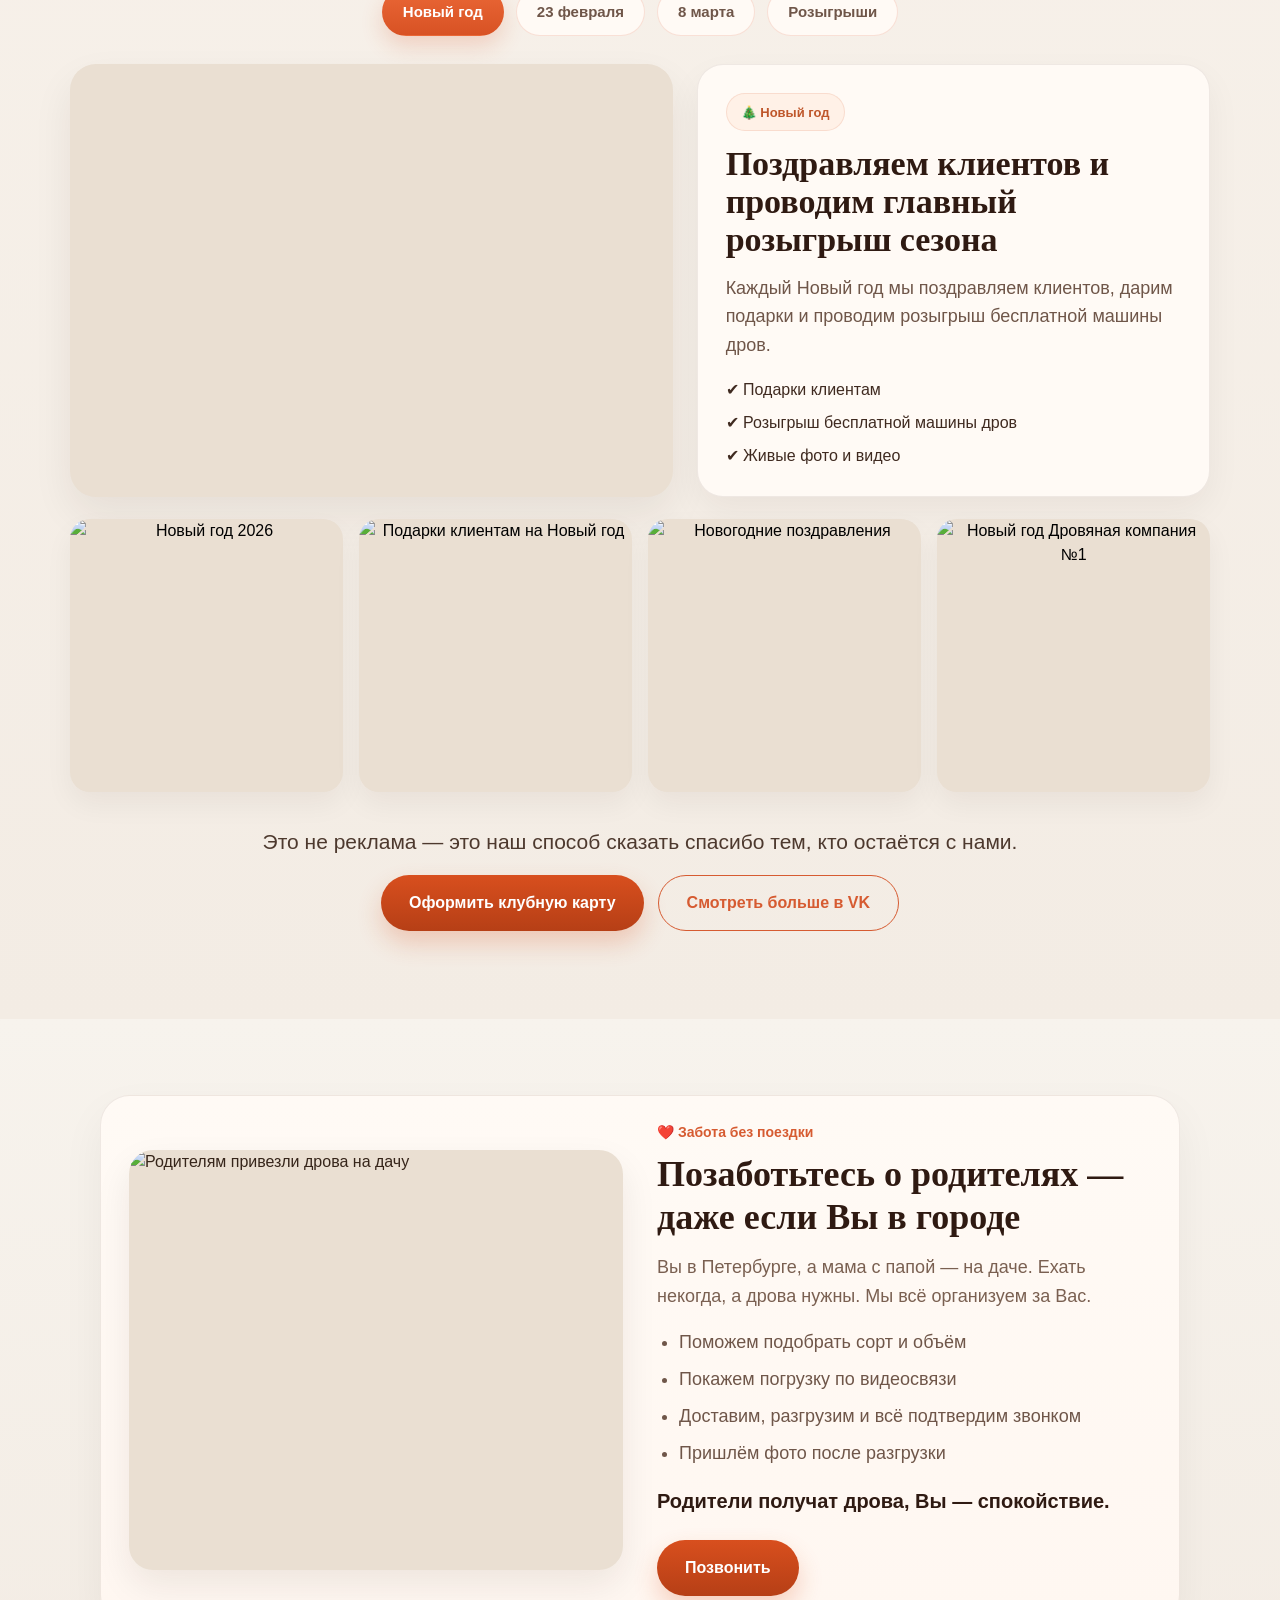
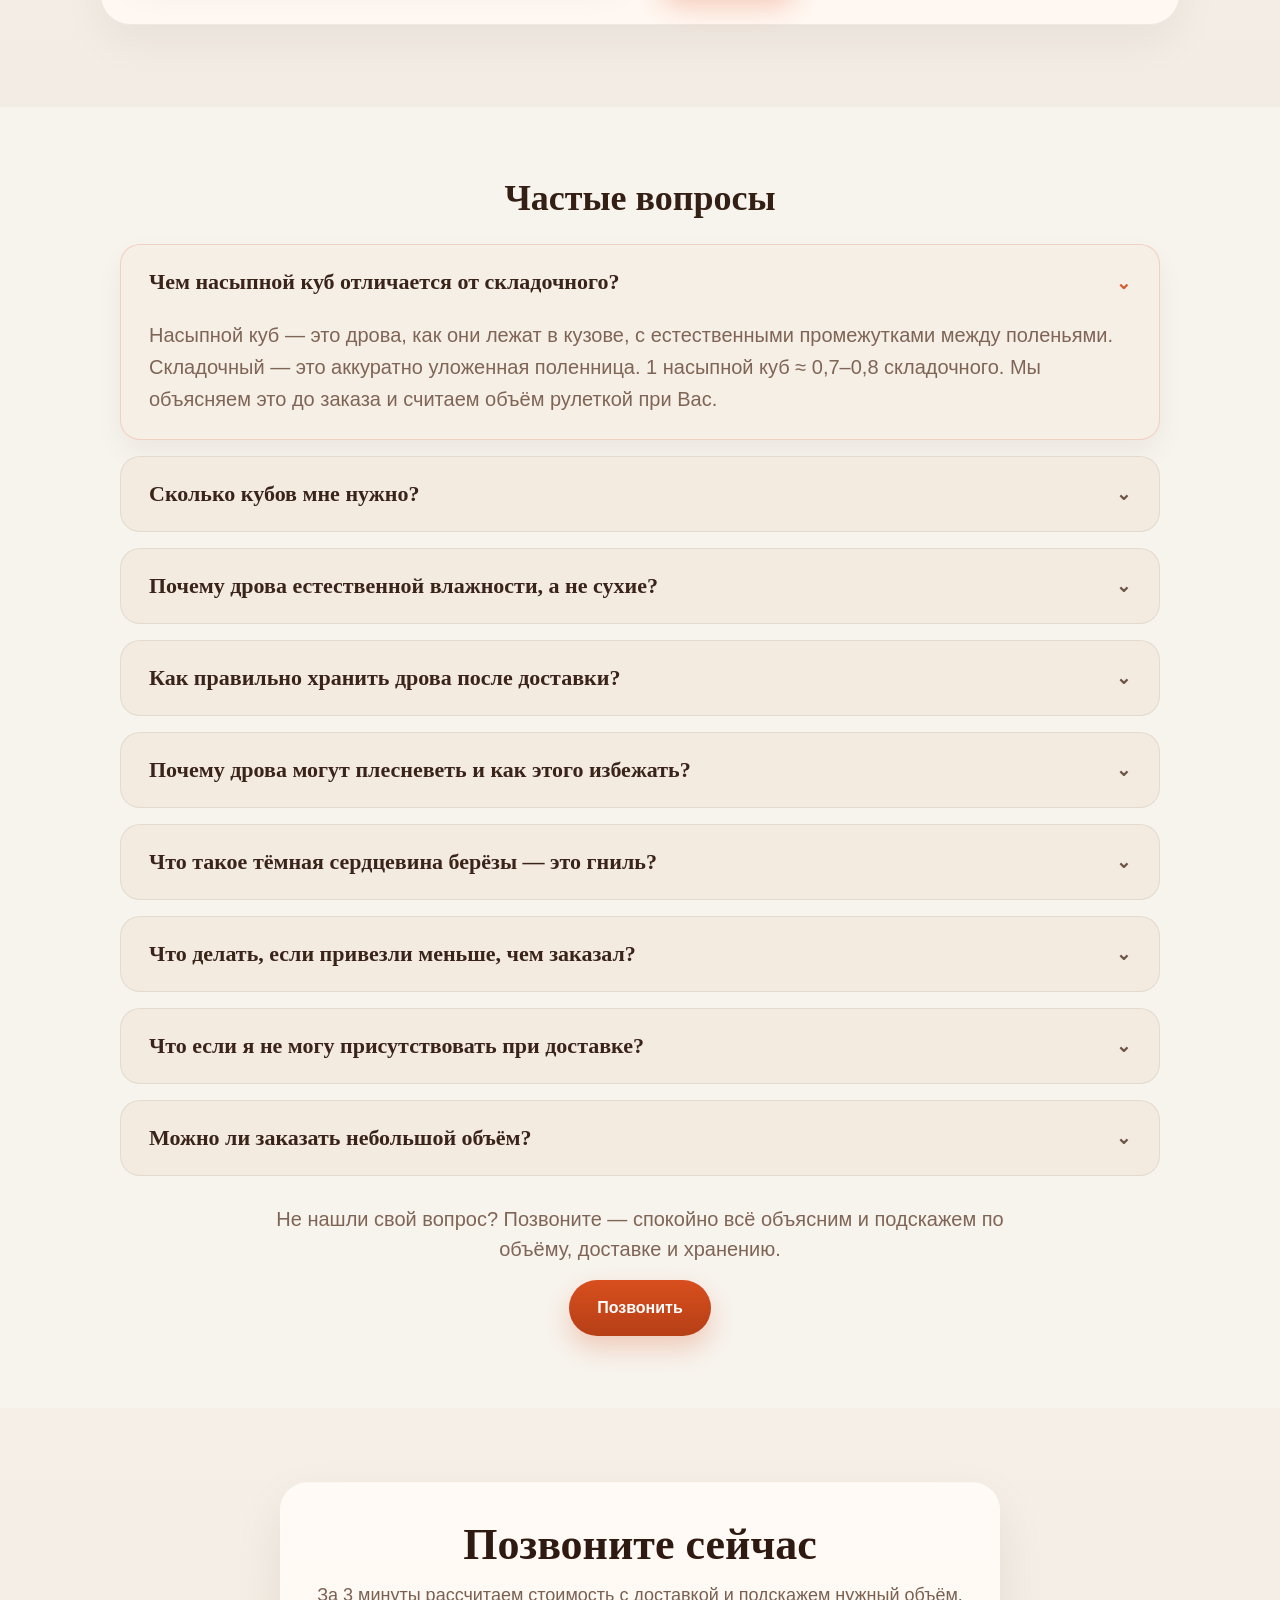
==== commit d2855508: "Merge pull request #2 from drovavok-boop/codex/optimize-css-loading-without-design-changes-8prqp6 In" ====
--- a/index.html
+++ b/index.html
@@ -5,13 +5,102 @@
   <meta name="viewport" content="width=device-width, initial-scale=1.0">
   <title>Дровяная компания №1 — берёзовые дрова с замером при Вас</title>
   <meta name="description" content="Берёзовые дрова по Ленинградской области. Честный обмер рулеткой при Вас, оплата после проверки, доставка ежедневно.">
-    <link rel="stylesheet" href="styles.css">
+  <style>
+    :root{--container:1200px}
+    *{box-sizing:border-box}
+    body{margin:0;font:16px/1.5 Arial,Helvetica,sans-serif;background:#f6f1ea;color:#36251a}
+    img,svg{display:block;max-width:100%}
+    a{text-decoration:none;color:inherit}
+    .container{width:min(calc(100% - 32px),var(--container));margin:0 auto}
+
+    .header{position:fixed;inset:0 0 auto 0;height:84px;z-index:50;background:rgba(39,26,18,.96);backdrop-filter:blur(8px);box-shadow:0 4px 18px rgba(0,0,0,.18)}
+    .header .container{height:100%;display:flex;align-items:center;gap:20px}
+    .header.header--autohide{transform:translateY(-100%);transition:transform .32s ease,background .25s ease}
+    .header.header--autohide.is-visible{transform:translateY(0)}
+    .brand{display:flex;align-items:center;gap:10px;min-width:max-content}
+    .brand img{height:46px;width:auto;display:block;filter:drop-shadow(0 4px 12px rgba(0,0,0,.4));transition:all .35s ease}
+    .brand-name{display:block;font-weight:700;font-size:16px;color:#fff;letter-spacing:.5px;text-shadow:0 2px 10px rgba(255,140,0,.25)}
+    .nav{display:flex;justify-content:center;gap:10px;flex:1}
+    .nav a{padding:10px 12px;color:rgba(255,240,220,.72);font-weight:600}
+    .nav a:hover,.nav a.active{color:#fff}
+    .header-right,.header-right--final{display:flex;align-items:center;gap:14px}
+    .header-phone{color:#fff;font-weight:700;white-space:nowrap}
+    .socials{display:flex;gap:8px}
+    .socials a{width:40px;height:40px;border-radius:50%;display:grid;place-items:center;background:rgba(255,255,255,.07);color:rgba(255,240,220,.84);transition:.2s}
+    .socials a:hover{transform:translateY(-2px);background:rgba(255,255,255,.11)}
+    .socials svg{width:18px;height:18px}
+
+    .hero.hero--landing{position:relative;min-height:760px;padding-top:0;display:flex;align-items:stretch;justify-content:flex-start;overflow:hidden;background:#1a0f0a;color:#fff}
+    .hero.hero--landing .hero__bg{position:absolute;inset:0;z-index:1}
+    .hero.hero--landing .hero__bg video{position:absolute;inset:0;width:100%;height:100%;object-fit:cover}
+    .hero__bg-img{position:absolute;inset:0;width:100%;height:100%;object-fit:cover;object-position:center;z-index:1}
+    .hero.hero--landing .hero__overlay{position:absolute;inset:0;background:linear-gradient(to bottom,rgba(14,7,4,.42) 0%,rgba(14,7,4,.28) 38%,rgba(14,7,4,.62) 100%);z-index:1}
+    .hero.hero--landing .hero__warmfade{position:absolute;left:0;right:0;bottom:0;height:160px;background:linear-gradient(to top,rgba(116,45,12,.26),rgba(116,45,12,0));z-index:1;pointer-events:none}
+
+    .hero-topline{position:absolute;top:72px;left:50%;transform:translateX(-50%);z-index:3;width:min(1180px,calc(100% - 40px));margin:0;display:grid;grid-template-columns:1fr auto 1fr;align-items:start;column-gap:28px}
+    .hero-address,.hero-phonebox{padding-top:-1px}
+    .hero-address{text-align:left}
+    .hero-phonebox{text-align:right}
+    .hero-address__label,.hero-phonebox__label{display:inline-block;margin-bottom:10px;font-size:13px;font-weight:700;letter-spacing:.14em;text-transform:uppercase;color:#ffb357}
+    .hero-address p{margin:0;font-family:Georgia,serif;font-size:22px;line-height:1.22;color:#fff6ee;text-shadow:0 4px 20px rgba(0,0,0,.35)}
+    .hero-center-logo{display:flex;justify-content:center;align-self:start;margin-top:-86px}
+    .hero-center-logo img{width:min(900px,100%);max-height:280px;display:block;object-fit:contain;transform:none;filter:drop-shadow(0 14px 30px rgba(0,0,0,.30))}
+    .hero-phonebox__link{display:inline-block;font-size:30px;line-height:1.08;font-weight:700;letter-spacing:-.01em;color:#fff;text-decoration:none;text-shadow:0 4px 18px rgba(0,0,0,.28);transition:color .25s ease,transform .25s ease,text-shadow .25s ease}
+    .hero-phonebox__link:hover{color:#ffb357;transform:translateY(-2px);text-shadow:0 8px 24px rgba(255,179,87,.22)}
+
+    .hero-navtiles{position:absolute;left:50%;bottom:34px;transform:translateX(-50%);z-index:3;width:min(1180px,calc(100% - 40px));display:grid;grid-template-columns:repeat(6,minmax(0,1fr));gap:20px}
+    .hero-navtile{min-height:178px;padding:22px 16px 18px;border-radius:28px;background:linear-gradient(180deg,rgba(255,252,249,.98),rgba(246,238,232,.98));border:1px solid rgba(222,123,75,.10);box-shadow:0 18px 40px rgba(18,8,4,.18),inset 0 1px 0 rgba(255,255,255,.88);position:relative;overflow:hidden;display:flex;flex-direction:column;align-items:center;justify-content:center;text-align:center;gap:10px;transition:transform .28s ease,box-shadow .28s ease,border-color .28s ease,background .28s ease}
+    .hero-navtile::after{content:"";position:absolute;left:0;right:0;bottom:0;height:56px;background:linear-gradient(to top,rgba(226,121,66,.10),rgba(226,121,66,0));opacity:.75;pointer-events:none}
+    .hero-navtile:hover{transform:translateY(-7px);border-color:rgba(222,123,75,.24);box-shadow:0 26px 54px rgba(18,8,4,.24),inset 0 1px 0 rgba(255,255,255,.92)}
+    .hero-navtile__icon{width:72px;height:72px;border-radius:22px;display:flex;align-items:center;justify-content:center;background:linear-gradient(180deg,#f8ece1,#f2dfd2);color:#de7b4b;box-shadow:inset 0 0 0 1px rgba(222,123,75,.08),0 8px 18px rgba(222,123,75,.10);transition:transform .28s ease,background .28s ease,color .28s ease,box-shadow .28s ease}
+    .hero-navtile__icon svg{width:32px;height:32px;stroke:currentColor;fill:none;stroke-width:2.2;stroke-linecap:round;stroke-linejoin:round}
+    .hero-navtile__title{font-size:18px;line-height:1.18;font-weight:700;color:#312019;transition:color .28s ease}
+    .hero-navtile__sub{font-size:13px;line-height:1.35;color:#8e6d5d;transition:color .28s ease}
+
+    @media (max-width:1280px){
+      .hero.hero--landing{min-height:45vh}
+      .hero-topline{position:absolute;top:56px;left:50%;transform:translateX(-50%);width:min(100%,calc(100% - 32px));grid-template-columns:1fr;row-gap:18px;text-align:center}
+      .hero-address,.hero-phonebox{text-align:center;padding-top:0}
+      .hero-center-logo{margin-top:-10px}
+      .hero-center-logo img{width:min(720px,92%);max-height:220px}
+      .hero-phonebox{margin-top:10px}
+      .hero-phonebox__link{font-size:34px}
+      .hero-navtiles{display:none}
+      .hero-address{font-size:18px}
+    }
+
+    @media (max-width:768px){
+      .header{padding:10px 0;backdrop-filter:blur(8px)}
+      .header .container{display:flex;align-items:center;justify-content:space-between;gap:10px}
+      .brand{display:flex;align-items:center;gap:8px;min-width:0}
+      .brand img{width:40px;height:40px;flex:0 0 40px;object-fit:contain;display:block}
+      .brand-name{display:block;color:#fff;font-size:14px;font-weight:700;line-height:1;letter-spacing:.02em;white-space:nowrap;margin-left:0;text-shadow:0 2px 8px rgba(255,140,0,.18)}
+      .header-phone{display:inline-flex;align-items:center;justify-content:center;font-size:15px;font-weight:700;line-height:1;color:#fff;text-decoration:none;white-space:nowrap;flex-shrink:0}
+      .nav,.socials,.header .socials,.header-right .socials,.header-right--final .socials{display:none}
+
+      .hero.hero--landing{min-height:75vh;padding:0;display:block;position:relative}
+      .hero-topline{position:relative;top:auto;left:auto;transform:none;width:calc(100% - 32px);margin:0 auto;padding-top:28px;display:flex;flex-direction:column;align-items:center;justify-content:flex-start;text-align:center;row-gap:18px}
+      .hero-address,.hero-phonebox,.hero-center-logo{margin:0;padding:0;align-self:center;text-align:center}
+      .hero-address{order:1}
+      .hero-center-logo{order:2;margin-top:0;align-self:center}
+      .hero-phonebox{order:3;margin-top:4px}
+      .hero-address__label,.hero-phonebox__label{display:block;margin:0 0 8px;font-size:12px;line-height:1.2;letter-spacing:.12em;color:#ffb357;opacity:1}
+      .hero-address p{margin:0;font-size:18px;line-height:1.2;color:#fff}
+      .hero-center-logo img{width:min(430px,92vw);max-height:none;margin:0 auto;display:block;transform:none}
+      .hero-phonebox__link{display:inline-block;margin:0;font-size:22px;line-height:1.1;font-weight:700;color:#fff;text-shadow:0 4px 16px rgba(0,0,0,.28)}
+      .hero-navtiles{display:none}
+      .hero__overlay{background:linear-gradient(to bottom,rgba(0,0,0,.52) 0%,rgba(0,0,0,.42) 38%,rgba(20,10,5,.64) 100%)}
+      .hero__warmfade{height:110px}
+    }
+  </style>
+  <link rel="preload" href="styles.css" as="style" onload="this.onload=null;this.rel='stylesheet'">
+  <noscript><link rel="stylesheet" href="styles.css"></noscript>
 </head>
 <body>
  <header class="header header--autohide" id="siteHeader">
     <div class="container">
 <a class="brand" href="#hero">
-  <img src="img/logo.png" alt="Дровяная компания №1">
+  <img src="img/logo.png" alt="Дровяная компания №1" width="90" height="95">
   <span class="brand-name">Дровяная компания №1</span>
 </a>     
 <nav class="nav">
@@ -59,7 +148,9 @@
   </header>
 
 <section class="hero hero--landing" id="hero">
-<div class="hero__bg"></div>
+<div class="hero__bg">
+  <img class="hero__bg-img" src="img/hero-bg.jpg" alt="" fetchpriority="high" decoding="async">
+</div>
   <div class="hero__overlay"></div>
   <div class="hero__warmfade"></div>
 
@@ -70,7 +161,7 @@
     </div>
 
     <div class="hero-center-logo">
-      <img src="img/logo-hero.png" alt="Дровяная компания №1">
+      <img src="img/logo-hero.png" alt="Дровяная компания №1" width="612" height="409">
     </div>
 
     <div class="hero-phonebox">
@@ -869,7 +960,7 @@
 
     <div class="map-image">
       <div class="map-image__badge">Доставка по всей области</div>
-      <img src="img/map-leningrad.jpg" alt="Карта Ленинградской области с районами" loading="lazy">
+      <img src="img/map-leningrad.jpg" alt="Карта Ленинградской области с районами" loading="lazy" width="799" height="509">
     </div>
 
     <a href="tel:+79217696475" class="map-cta">
@@ -1878,11 +1969,52 @@
   a[o]=a[o]||function(){
     (a[o].q=a[o].q||[]).push(arguments);
   };
-  var d=a.document,s=d.createElement('script');
-  s.async=true;
-  s.id=m+'_script';
-  s.src='https://gso.amocrm.ru/js/button.js';
-  d.head&&d.head.appendChild(s);
+  var d = a.document;
+  var scriptLoaded = false;
+  var listenersBound = false;
+  var scriptId = m + '_script';
+  var passiveOpts = { passive: true };
+
+  function loadAmoCrmScriptOnce() {
+    if (scriptLoaded) return;
+    if (d.getElementById(scriptId)) {
+      scriptLoaded = true;
+      return;
+    }
+    scriptLoaded = true;
+    var s = d.createElement('script');
+    s.async = true;
+    s.id = scriptId;
+    s.src = 'https://gso.amocrm.ru/js/button.js';
+    d.head && d.head.appendChild(s);
+    cleanupInteractionListeners();
+  }
+
+  function cleanupInteractionListeners() {
+    if (!listenersBound) return;
+    listenersBound = false;
+    a.removeEventListener('click', loadAmoCrmScriptOnce, true);
+    a.removeEventListener('scroll', loadAmoCrmScriptOnce, passiveOpts);
+    a.removeEventListener('touchstart', loadAmoCrmScriptOnce, passiveOpts);
+  }
+
+  function bindInteractionListeners() {
+    if (listenersBound) return;
+    listenersBound = true;
+    a.addEventListener('click', loadAmoCrmScriptOnce, true);
+    a.addEventListener('scroll', loadAmoCrmScriptOnce, passiveOpts);
+    a.addEventListener('touchstart', loadAmoCrmScriptOnce, passiveOpts);
+  }
+
+  bindInteractionListeners();
+
+  if ('requestIdleCallback' in a) {
+    a.requestIdleCallback(function() {
+      loadAmoCrmScriptOnce();
+    }, { timeout: 5000 });
+  } else {
+    a.setTimeout(loadAmoCrmScriptOnce, 5000);
+  }
 })(window,0,'amoSocialButton',0,0,'amo_social_button');
 </script>
 
--- a/styles.css
+++ b/styles.css
@@ -6207,18 +6207,6 @@
   }
 }
 
-/* ===== HERO MICRO FIX ===== */
-
-/* логотип выше */
-.hero-topline{
-  align-items: start !important;
-}
-
-.hero-center-logo{
-  align-self: start !important;
-  margin-top: -22px !important;
-}
-
 /* телефон белый, hover оранжевый */
 .hero-phonebox__label{
   color: rgba(255,255,255,.78) !important;
@@ -6259,13 +6247,6 @@
   }
 }
 
-/* ===== HERO ALIGN + PHONE COLOR FIX ===== */
-
-/* выравнивание в одну линию */
-.hero-topline{
-  align-items: center !important;
-}
-
 /* убираем сдвиги */
 .hero-center-logo{
   margin-top: 0 !important;
@@ -6280,25 +6261,12 @@
   margin-top: 0 !important;
 }
 
-/* лёгкая оптическая корректировка логотипа */
-.hero-center-logo img{
-  transform: translateY(-6px) !important;
-}
-
 /* цвет слова "ТЕЛЕФОН" как у "СКЛАД" */
 .hero-phonebox__label{
   color: #ffb357 !important;
   letter-spacing: 0.12em !important;
 }
 
-/* ===== HERO TOP POSITION FIX ===== */
-
-/* поднимаем весь верхний блок наверх */
-.hero-topline{
-  align-items: center !important;
-  margin-top: -80px !important;
-}
-
 /* ещё точечная подстройка */
 .hero.hero--landing{
   justify-content: flex-start !important;
@@ -6306,10 +6274,6 @@
 }
 
 /* убираем лишние сдвиги */
-.hero-center-logo{
-  margin-top: 0 !important;
-}
-
 .hero-address{
   margin-top: 0 !important;
 }
@@ -6353,11 +6317,6 @@
   margin: 0 !important;
   z-index: 3 !important;
   align-items: start !important;
-}
-
-.hero-center-logo{
-  align-self: start !important;
-  margin-top: -8px !important;
 }
 
 .hero-center-logo img{
@@ -6653,123 +6612,6 @@
   /* адрес чуть компактнее */
   .hero-address{
     font-size: 18px !important;
-  }
-
-}
-
-/* ===== MOBILE HEADER: PHONE INSTEAD OF ICONS ===== */
-@media (max-width: 768px){
-
-  /* скрываем иконки */
-  .header .socials,
-  .header-right .socials,
-  .header-right--final .socials,
-  .header .header-socials{
-    display: none !important;
-  }
-
-  /* шапка компактнее */
-  .header .container{
-    display: flex !important;
-    align-items: center !important;
-    justify-content: space-between !important;
-    gap: 12px !important;
-  }
-
-  /* скрываем меню ссылок, если на мобильной оно не нужно */
-  .header .nav{
-    display: none !important;
-  }
-
-  /* показываем номер */
-  .header-phone{
-    display: inline-flex !important;
-    align-items: center !important;
-    justify-content: center !important;
-    font-size: 18px !important;
-    font-weight: 700 !important;
-    line-height: 1 !important;
-    color: #ffffff !important;
-    text-decoration: none !important;
-    white-space: nowrap !important;
-  }
-
-  .header-phone:hover{
-    color: #ffb357 !important;
-  }
-
-  /* если телефон лежит в правом блоке */
-  .header-right,
-  .header-right--final{
-    display: flex !important;
-    align-items: center !important;
-    gap: 10px !important;
-  }
-
-  /* логотип чуть компактнее */
-  .brand img,
-  .header .brand img{
-    width: 52px !important;
-    height: 52px !important;
-    object-fit: contain !important;
-  }
-
-  /* текст возле логотипа можно скрыть, если он мешает */
-  .brand span,
-  .header .brand span{
-    display: none !important;
-  }
-}
-
-/* ===== MOBILE HEADER FINAL ===== */
-@media (max-width: 768px){
-
-  .header .container{
-    display: flex !important;
-    align-items: center !important;
-    justify-content: space-between !important;
-    gap: 10px !important;
-  }
-
-  /* логотип + название */
-  .brand{
-    display: flex !important;
-    align-items: center !important;
-    gap: 8px !important;
-  }
-
-  .brand img{
-    width: 42px !important;
-    height: 42px !important;
-    object-fit: contain !important;
-  }
-
-  .brand-name{
-    display: block !important;
-    font-size: 14px !important;
-    font-weight: 600 !important;
-    color: #ffffff !important;
-    line-height: 1.1 !important;
-    max-width: 140px !important;
-  }
-
-  /* телефон */
-  .header-phone{
-    font-size: 16px !important;
-    font-weight: 700 !important;
-    color: #ffffff !important;
-    text-decoration: none !important;
-    white-space: nowrap !important;
-  }
-
-  .header-phone:hover{
-    color: #ffb357 !important;
-  }
-
-  /* убрать иконки */
-  .header .socials,
-  .header-right .socials{
-    display: none !important;
   }
 
 }
@@ -8607,7 +8449,6 @@
   position: absolute;
   inset: 0;
   z-index: 0;
-  background: url('img/hero-bg.jpg') center center / cover no-repeat;
 }
 
 .warehouse-video-card--lazy{
@@ -8711,4 +8552,4 @@
 
 .video-card--lazy .cap{
   min-height:auto;
-}+}
--- a/styles.css
+++ b/styles.css
@@ -6207,18 +6207,6 @@
   }
 }
 
-/* ===== HERO MICRO FIX ===== */
-
-/* логотип выше */
-.hero-topline{
-  align-items: start !important;
-}
-
-.hero-center-logo{
-  align-self: start !important;
-  margin-top: -22px !important;
-}
-
 /* телефон белый, hover оранжевый */
 .hero-phonebox__label{
   color: rgba(255,255,255,.78) !important;
@@ -6259,13 +6247,6 @@
   }
 }
 
-/* ===== HERO ALIGN + PHONE COLOR FIX ===== */
-
-/* выравнивание в одну линию */
-.hero-topline{
-  align-items: center !important;
-}
-
 /* убираем сдвиги */
 .hero-center-logo{
   margin-top: 0 !important;
@@ -6280,25 +6261,12 @@
   margin-top: 0 !important;
 }
 
-/* лёгкая оптическая корректировка логотипа */
-.hero-center-logo img{
-  transform: translateY(-6px) !important;
-}
-
 /* цвет слова "ТЕЛЕФОН" как у "СКЛАД" */
 .hero-phonebox__label{
   color: #ffb357 !important;
   letter-spacing: 0.12em !important;
 }
 
-/* ===== HERO TOP POSITION FIX ===== */
-
-/* поднимаем весь верхний блок наверх */
-.hero-topline{
-  align-items: center !important;
-  margin-top: -80px !important;
-}
-
 /* ещё точечная подстройка */
 .hero.hero--landing{
   justify-content: flex-start !important;
@@ -6306,10 +6274,6 @@
 }
 
 /* убираем лишние сдвиги */
-.hero-center-logo{
-  margin-top: 0 !important;
-}
-
 .hero-address{
   margin-top: 0 !important;
 }
@@ -6353,11 +6317,6 @@
   margin: 0 !important;
   z-index: 3 !important;
   align-items: start !important;
-}
-
-.hero-center-logo{
-  align-self: start !important;
-  margin-top: -8px !important;
 }
 
 .hero-center-logo img{
@@ -6653,123 +6612,6 @@
   /* адрес чуть компактнее */
   .hero-address{
     font-size: 18px !important;
-  }
-
-}
-
-/* ===== MOBILE HEADER: PHONE INSTEAD OF ICONS ===== */
-@media (max-width: 768px){
-
-  /* скрываем иконки */
-  .header .socials,
-  .header-right .socials,
-  .header-right--final .socials,
-  .header .header-socials{
-    display: none !important;
-  }
-
-  /* шапка компактнее */
-  .header .container{
-    display: flex !important;
-    align-items: center !important;
-    justify-content: space-between !important;
-    gap: 12px !important;
-  }
-
-  /* скрываем меню ссылок, если на мобильной оно не нужно */
-  .header .nav{
-    display: none !important;
-  }
-
-  /* показываем номер */
-  .header-phone{
-    display: inline-flex !important;
-    align-items: center !important;
-    justify-content: center !important;
-    font-size: 18px !important;
-    font-weight: 700 !important;
-    line-height: 1 !important;
-    color: #ffffff !important;
-    text-decoration: none !important;
-    white-space: nowrap !important;
-  }
-
-  .header-phone:hover{
-    color: #ffb357 !important;
-  }
-
-  /* если телефон лежит в правом блоке */
-  .header-right,
-  .header-right--final{
-    display: flex !important;
-    align-items: center !important;
-    gap: 10px !important;
-  }
-
-  /* логотип чуть компактнее */
-  .brand img,
-  .header .brand img{
-    width: 52px !important;
-    height: 52px !important;
-    object-fit: contain !important;
-  }
-
-  /* текст возле логотипа можно скрыть, если он мешает */
-  .brand span,
-  .header .brand span{
-    display: none !important;
-  }
-}
-
-/* ===== MOBILE HEADER FINAL ===== */
-@media (max-width: 768px){
-
-  .header .container{
-    display: flex !important;
-    align-items: center !important;
-    justify-content: space-between !important;
-    gap: 10px !important;
-  }
-
-  /* логотип + название */
-  .brand{
-    display: flex !important;
-    align-items: center !important;
-    gap: 8px !important;
-  }
-
-  .brand img{
-    width: 42px !important;
-    height: 42px !important;
-    object-fit: contain !important;
-  }
-
-  .brand-name{
-    display: block !important;
-    font-size: 14px !important;
-    font-weight: 600 !important;
-    color: #ffffff !important;
-    line-height: 1.1 !important;
-    max-width: 140px !important;
-  }
-
-  /* телефон */
-  .header-phone{
-    font-size: 16px !important;
-    font-weight: 700 !important;
-    color: #ffffff !important;
-    text-decoration: none !important;
-    white-space: nowrap !important;
-  }
-
-  .header-phone:hover{
-    color: #ffb357 !important;
-  }
-
-  /* убрать иконки */
-  .header .socials,
-  .header-right .socials{
-    display: none !important;
   }
 
 }
@@ -8607,7 +8449,6 @@
   position: absolute;
   inset: 0;
   z-index: 0;
-  background: url('img/hero-bg.jpg') center center / cover no-repeat;
 }
 
 .warehouse-video-card--lazy{
@@ -8711,4 +8552,4 @@
 
 .video-card--lazy .cap{
   min-height:auto;
-}+}
